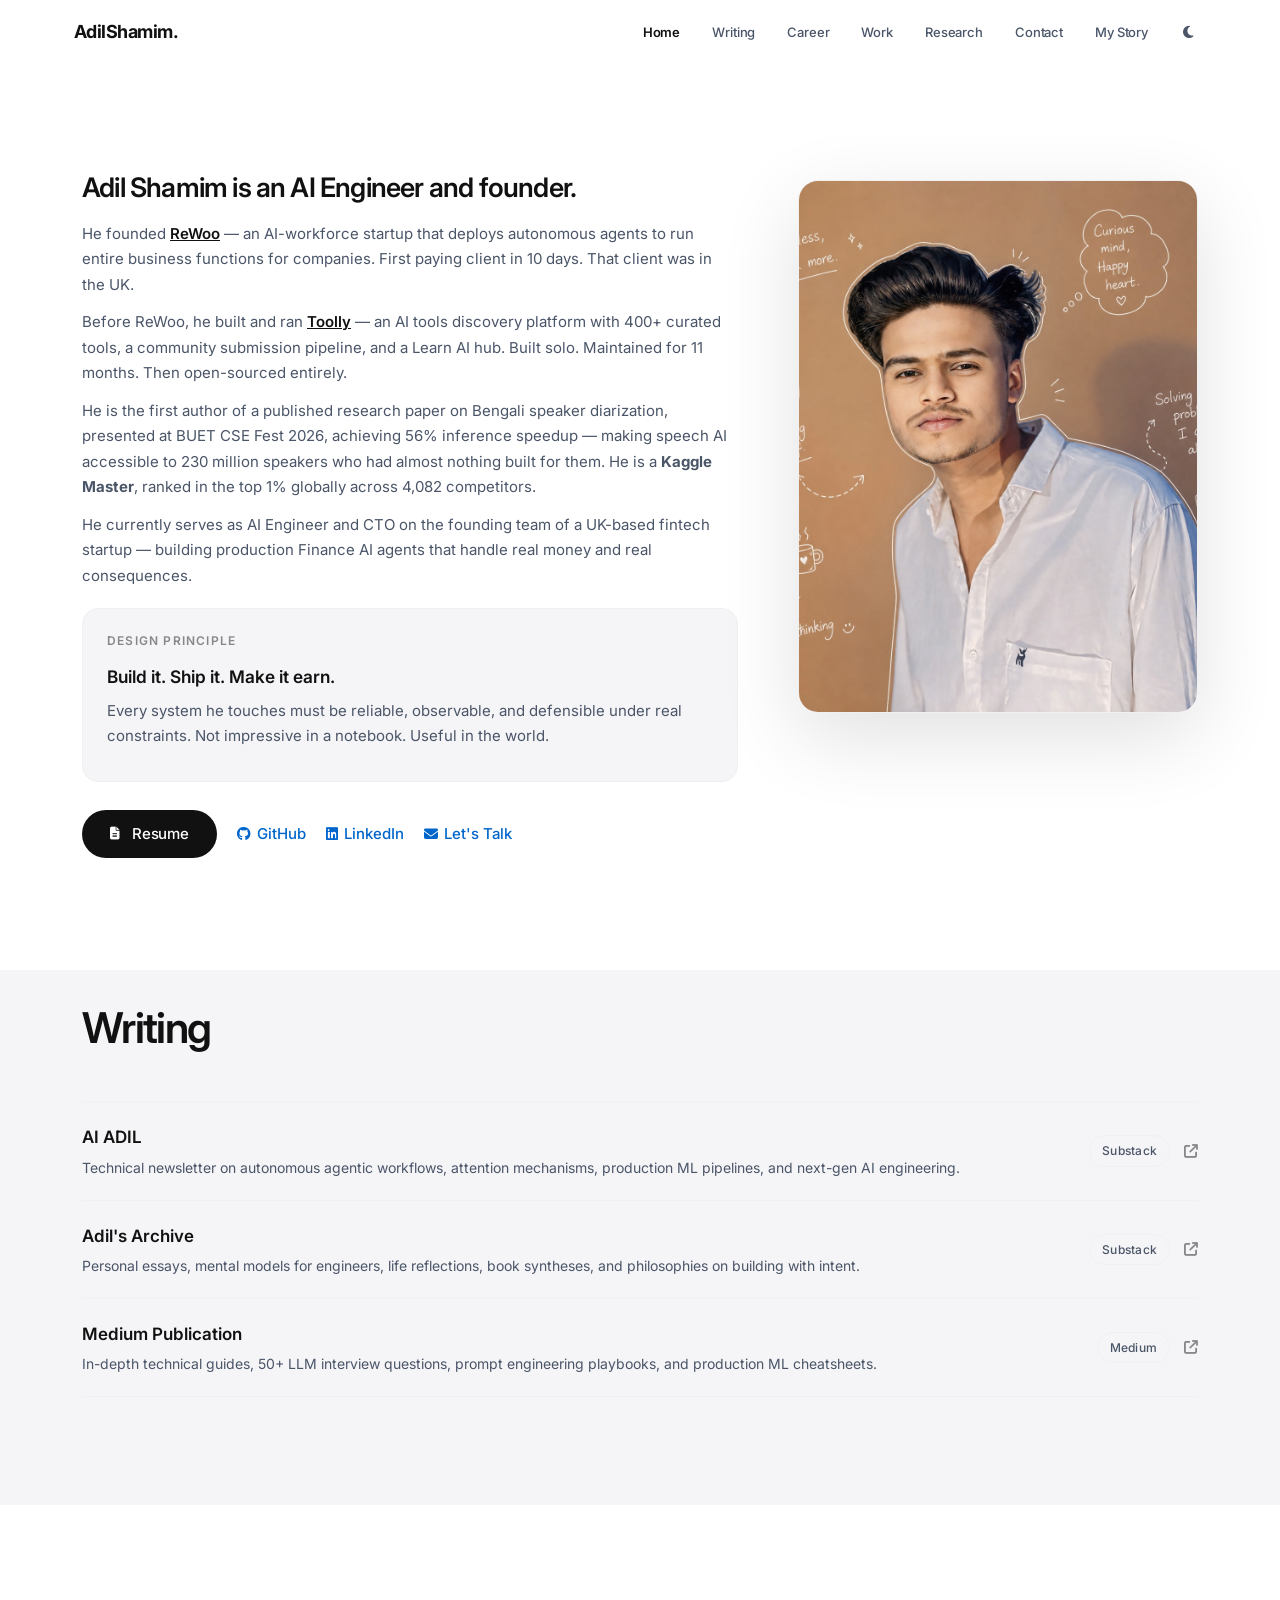
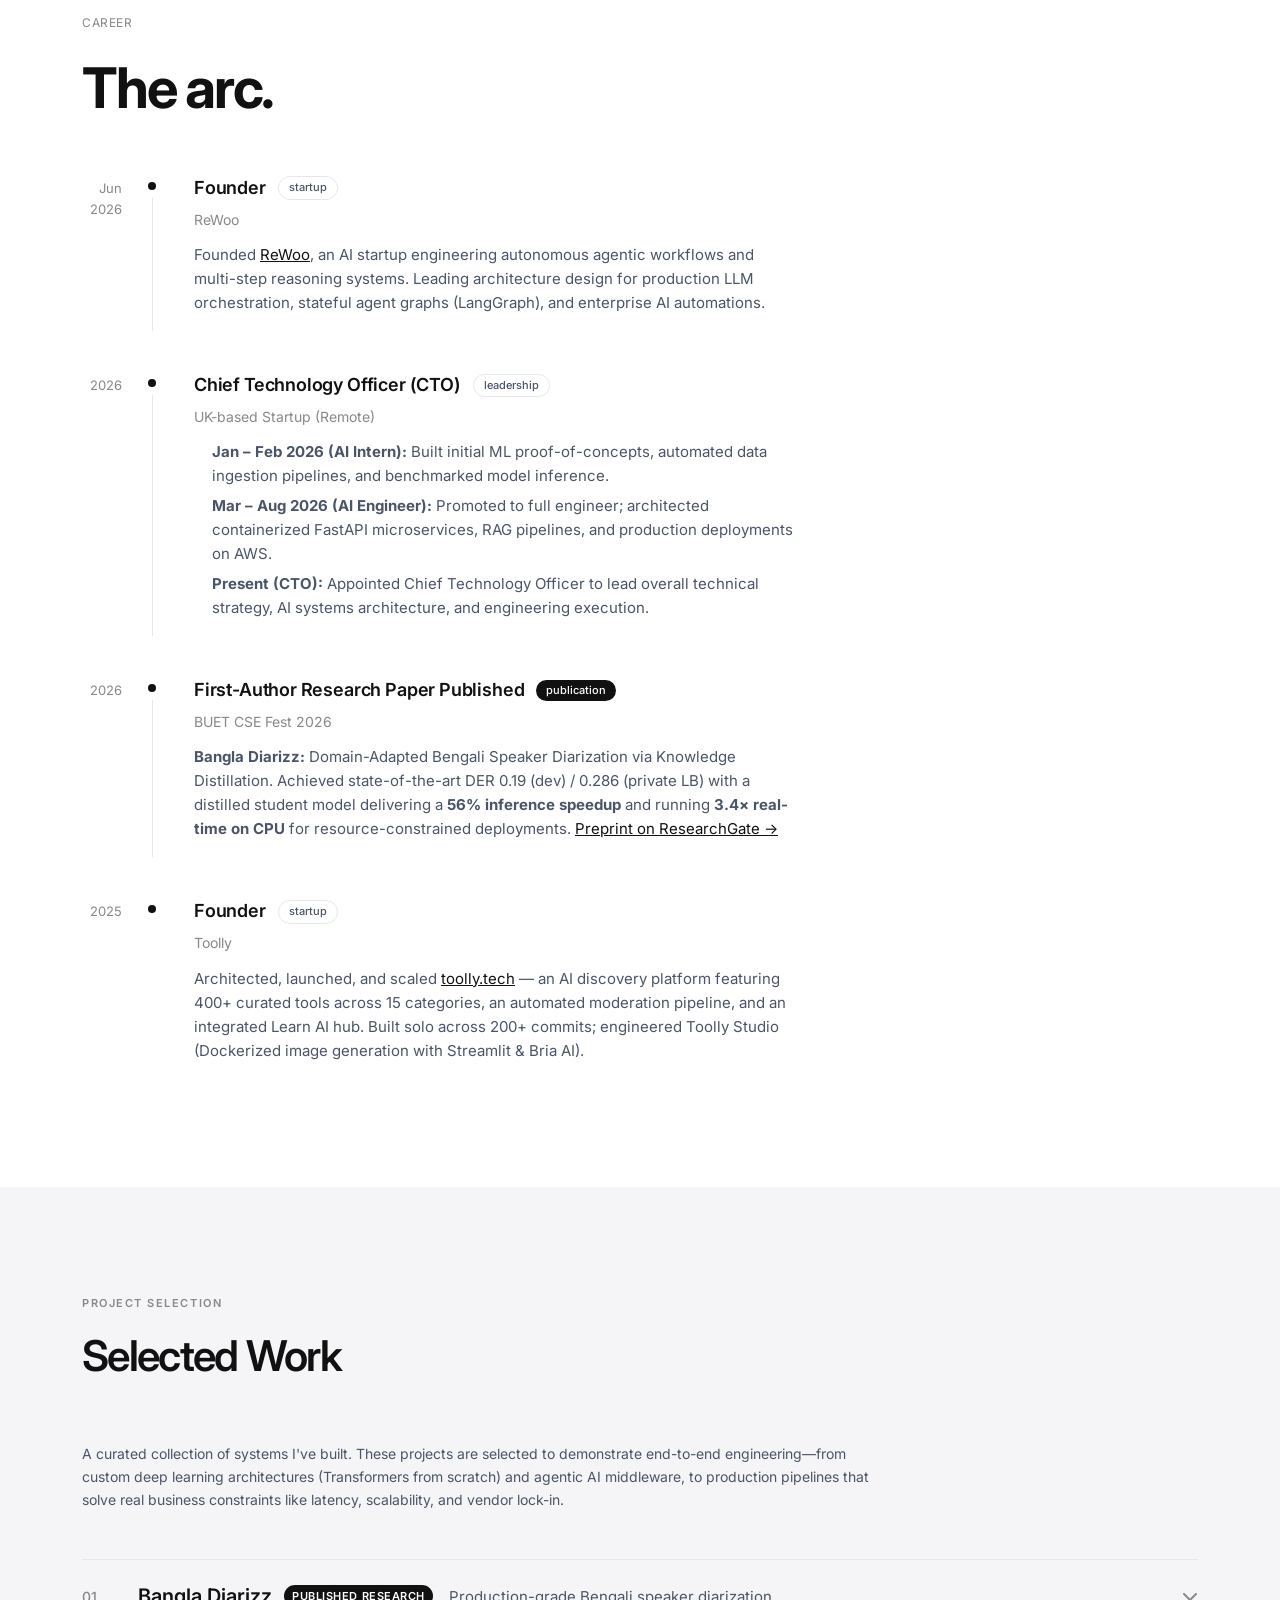
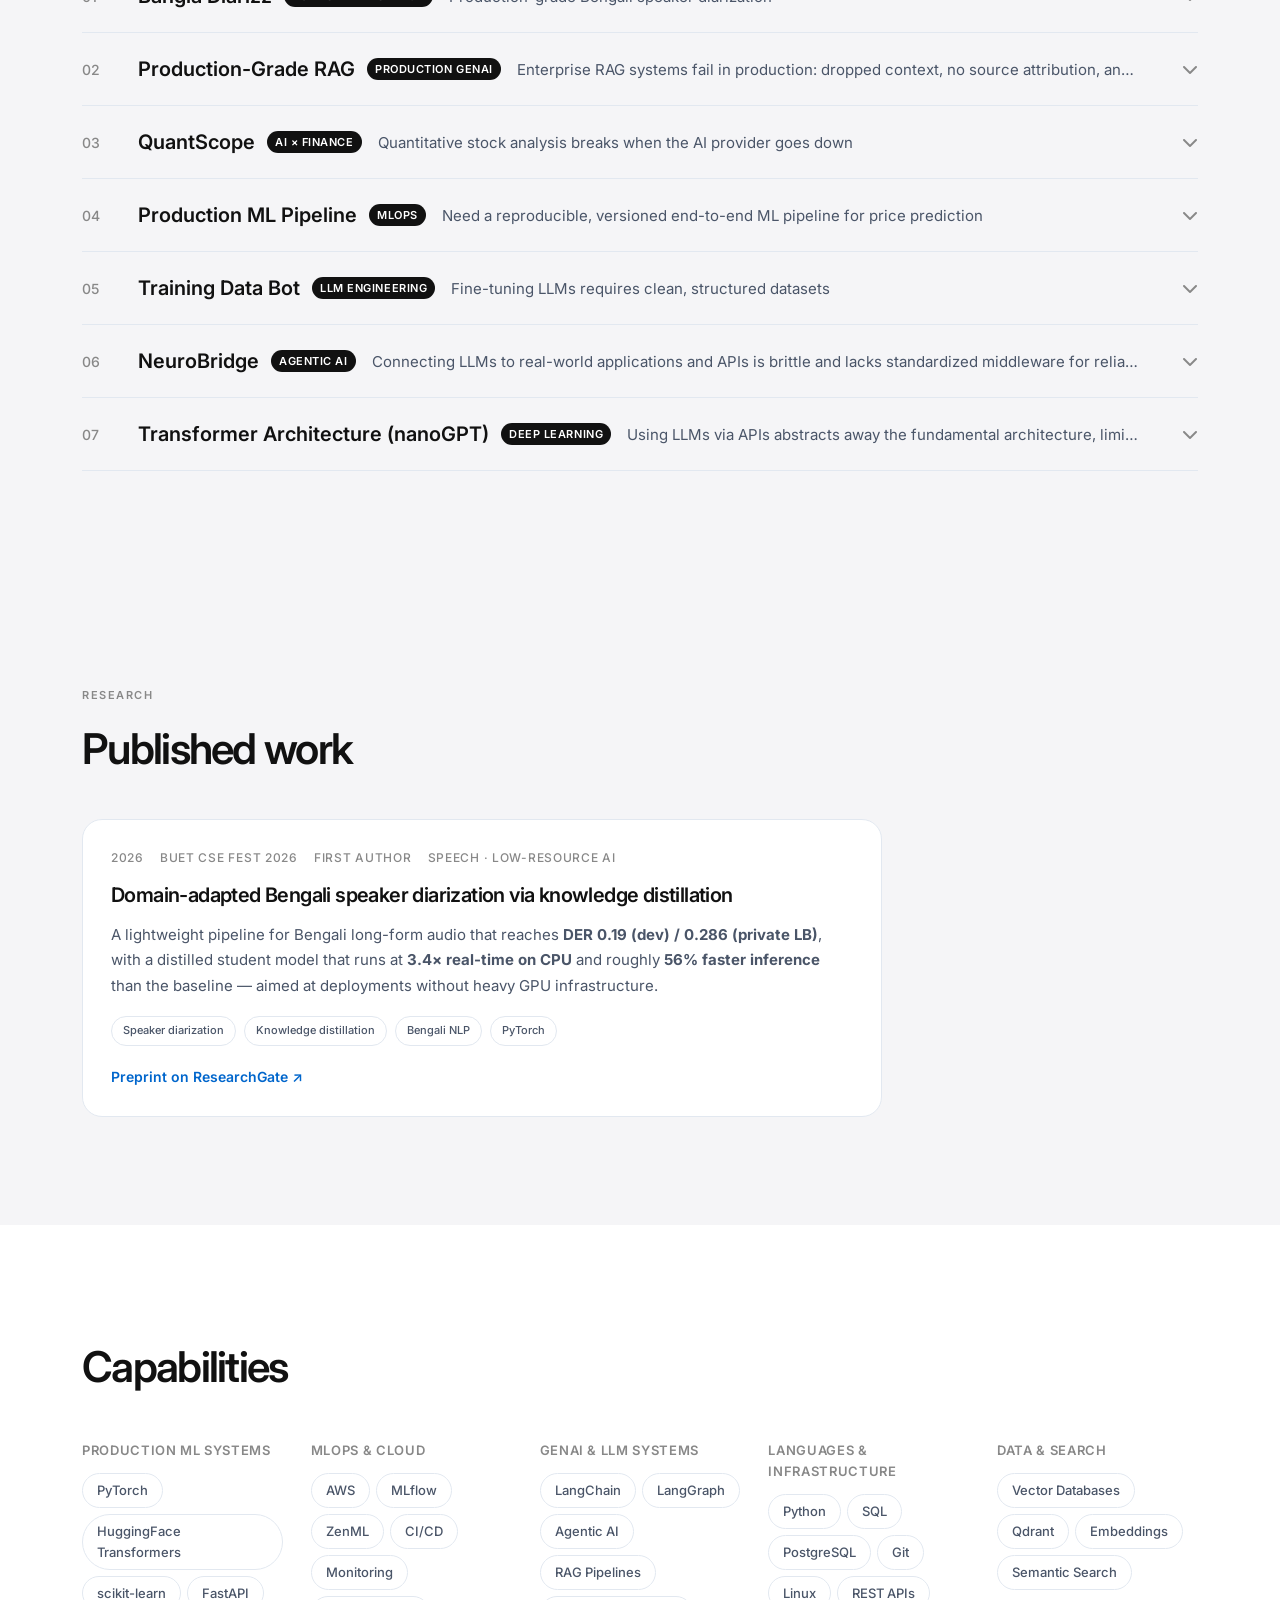
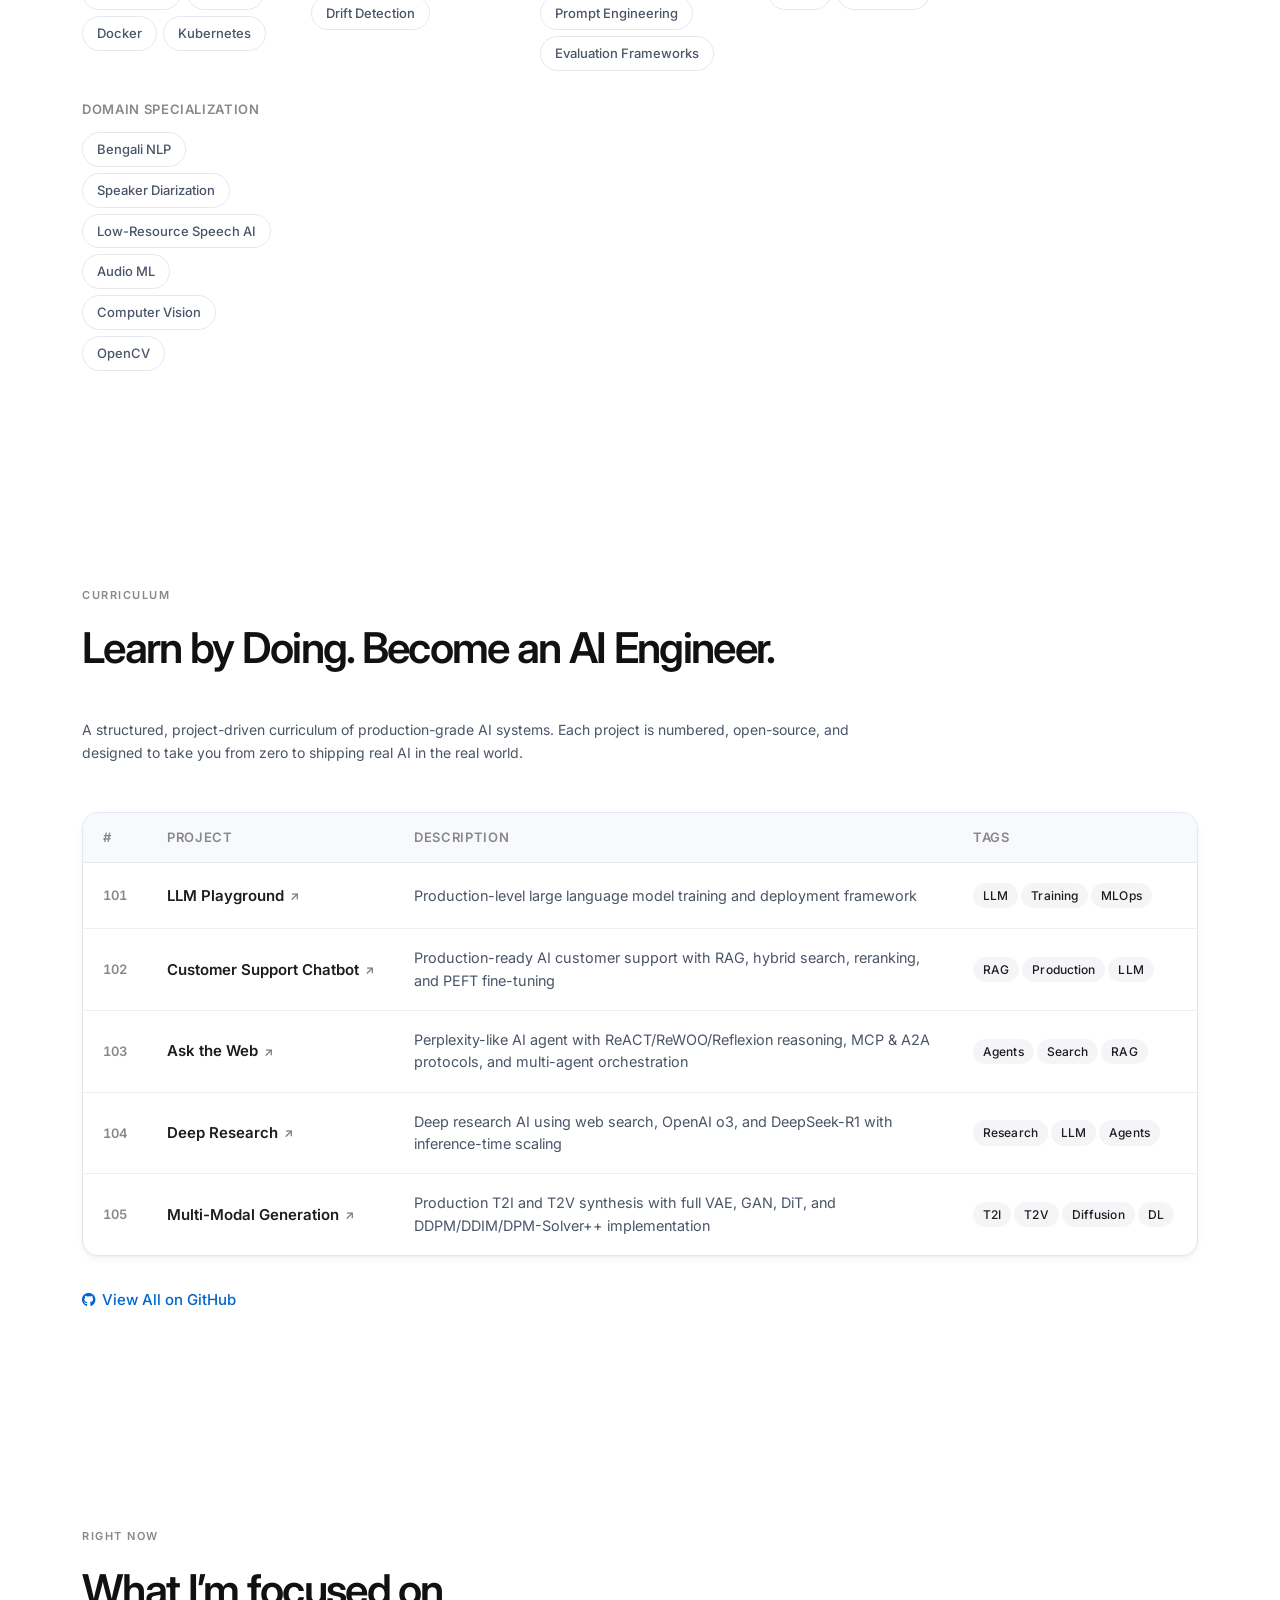
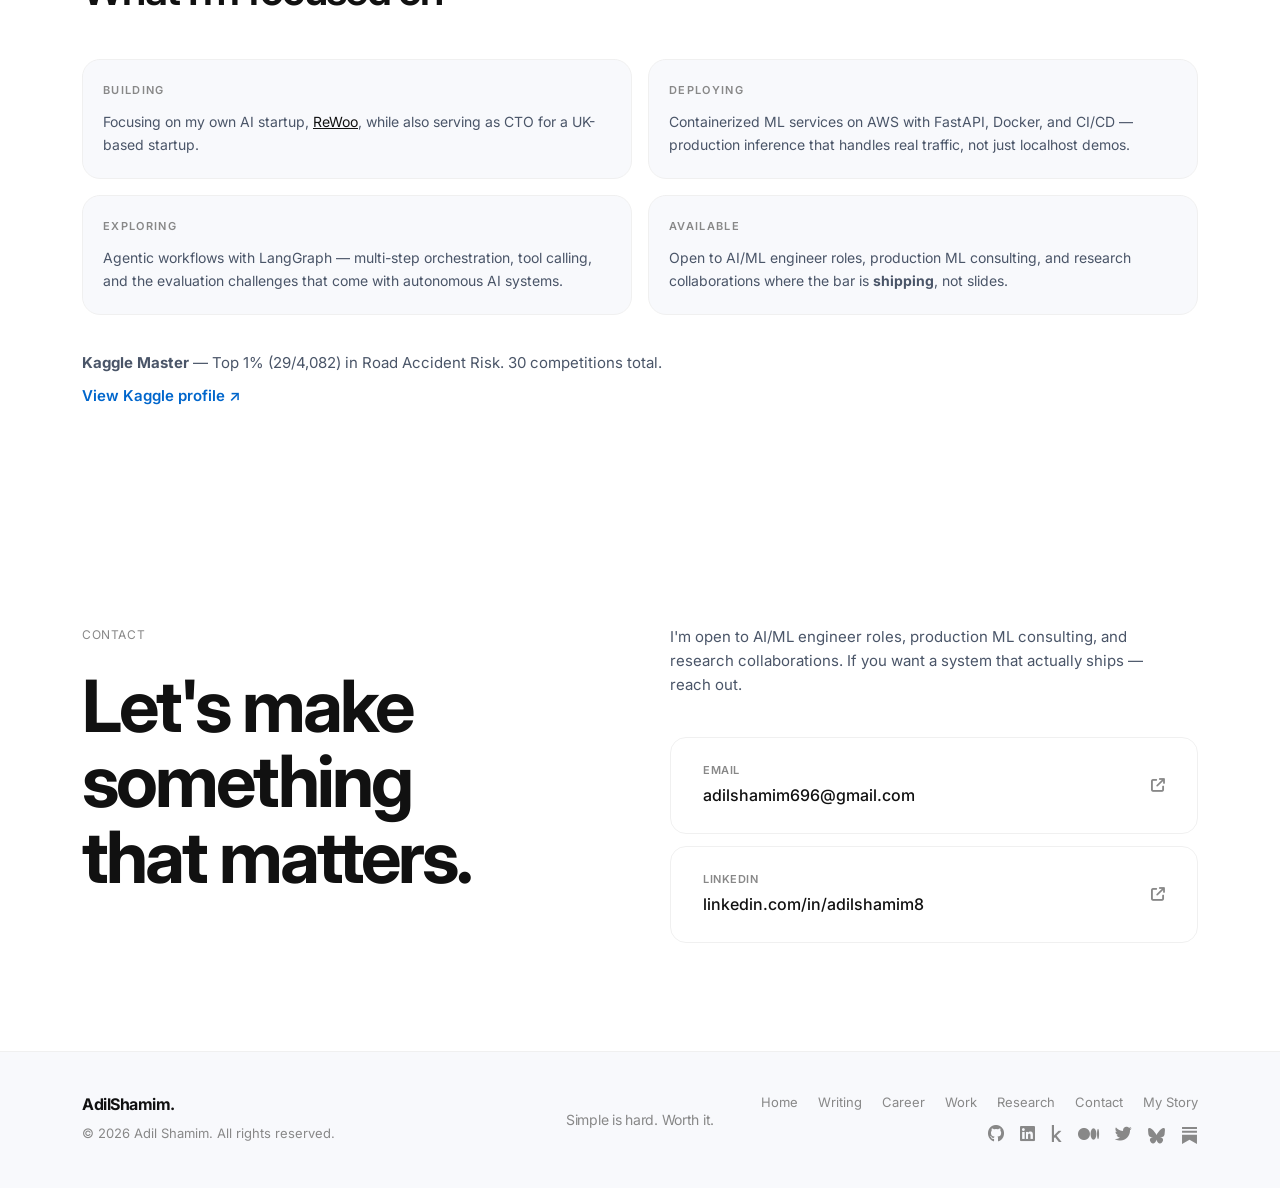
==== index.html @ 797a6811 "Add files via upload" ====
<!DOCTYPE html>
<html lang="en">

<head>
    <meta charset="UTF-8">
    <meta name="viewport" content="width=device-width, initial-scale=1.0">
    <meta name="theme-color" content="#ffffff" media="(prefers-color-scheme: light)">
    <meta name="theme-color" content="#080b0f" media="(prefers-color-scheme: dark)">
    <title>Adil Shamim — AI/ML Engineer | Bengali Speech AI</title>
    <meta name="description"
        content="AI/ML Engineer building production Bengali speech AI systems. Published researcher. Kaggle Top 1%. Open to AI/ML roles.">
    <meta name="keywords"
        content="AI/ML Engineer, Machine Learning, Bengali Speech AI, Speaker Diarization, Production ML Systems, GenAI, Kaggle Master, Adil Shamim">
    <meta name="author" content="Adil Shamim">
    <meta name="robots" content="index, follow">
    <meta property="og:type" content="website">
    <meta property="og:title" content="Adil Shamim — AI/ML Engineer | Bengali Speech AI">
    <meta property="og:description"
        content="AI/ML Engineer building production Bengali speech AI systems. Published researcher. Kaggle Top 1%. Open to AI/ML roles.">
    <meta property="og:image" content="https://www.adilshamim.me/assets/images/Adil.jpeg">
    <meta property="og:url" content="https://www.adilshamim.me/">
    <meta name="twitter:card" content="summary_large_image">
    <meta name="twitter:site" content="@adil_shamim8">
    <meta name="twitter:title" content="Adil Shamim — AI/ML Engineer | Bengali Speech AI">
    <meta name="twitter:description"
        content="AI/ML Engineer building production Bengali speech AI systems. Published researcher. Kaggle Top 1%. Open to AI/ML roles.">
    <meta name="twitter:image" content="https://www.adilshamim.me/assets/images/Adil.jpeg">
    <link rel="canonical" href="https://www.adilshamim.me/">
    <link rel="preconnect" href="https://fonts.googleapis.com">
    <link rel="preconnect" href="https://fonts.gstatic.com" crossorigin>
    <link
        href="https://fonts.googleapis.com/css2?family=Inter:wght@400;500;600;700&family=Newsreader:ital,opsz,wght@0,6..72,400;0,6..72,600;1,6..72,400&display=swap"
        rel="stylesheet">
    <link rel="stylesheet" href="https://cdnjs.cloudflare.com/ajax/libs/font-awesome/6.4.0/css/all.min.css">
    <link rel="stylesheet" href="assets/css/styles.css">
    <link rel="stylesheet" href="assets/css/chatbot.css">
    <link rel="icon" href="assets/images/Adil.jpeg" type="image/jpeg">
    <link rel="shortcut icon" href="assets/images/Adil.jpeg" type="image/jpeg">
    <script type="application/ld+json">
    {
        "@context": "https://schema.org",
        "@type": "Person",
        "name": "Adil Shamim",
        "jobTitle": "AI/ML Engineer",
        "description": "AI/ML Engineer specializing in Bengali Speech AI, Production ML Systems, and GenAI",
        "url": "https://www.adilshamim.me/",
        "sameAs": [
            "https://www.linkedin.com/in/adilshamim8",
            "https://github.com/AdilShamim8",
            "https://www.kaggle.com/adilshamim8",
            "https://x.com/adil_shamim8",
            "https://adilshamim8.medium.com/"
        ],
        "knowsAbout": [
            "Machine Learning",
            "Bengali Speech AI",
            "Speaker Diarization",
            "Production ML Systems",
            "Knowledge Distillation",
            "GenAI",
            "RAG Pipelines",
            "MLOps"
        ],
        "alumniOf": {"@type": "CollegeOrUniversity", "name": "BNIST"},
        "award": "Kaggle Competitions Master — Top 1% (29/4,082) in Road Accident Risk"
    }
    </script>
</head>

<body class="vision-jobs">
    <a href="#main-content" class="skip-link">Skip to main content</a>

    <!-- Navigation -->
    <nav class="navbar" aria-label="Main navigation">
        <div class="nav-container">
            <a href="index.html" class="nav-logo" aria-label="Adil Shamim — Home">AdilShamim.</a>
            <div class="nav-right">
                <ul class="nav-menu" id="primary-menu" aria-label="Primary navigation">
                    <li><a href="#home" class="nav-link">Home</a></li>
                    <li><a href="#blog" class="nav-link">Writing</a></li>
                    <li><a href="#experience" class="nav-link">Career</a></li>
                    <li><a href="#projects" class="nav-link">Work</a></li>
                    <li><a href="#research" class="nav-link">Research</a></li>
                    <li><a href="#contact" class="nav-link">Contact</a></li>
                    <li><a href="My_Story.html" class="nav-link">My Story</a></li>
                </ul>
                <button id="theme-toggle" class="theme-btn" aria-label="Switch to dark mode" aria-pressed="false">
                    <i class="fas fa-moon"></i>
                </button>
                <button class="menu-toggle" id="mobile-menu" aria-label="Toggle navigation menu"
                    aria-controls="primary-menu" aria-expanded="false">
                    <span class="bar"></span>
                    <span class="bar"></span>
                    <span class="bar"></span>
                </button>
            </div>
        </div>
    </nav>

    <main id="main-content" aria-label="Main content">

        <!-- Hero Section -->
        <section id="home" class="hero">
            <span id="about" class="section-anchor" style="position: absolute; top: -80px;"></span>
            <div class="container">
                <div class="hero-layout">
                    <div class="hero-text">
                        <h1 class="hero-title fade-in delay-1">Adil Shamim is an AI Engineer and founder.</h1>

                        <div class="hero-profile-bio fade-in delay-2">
                            <p>He founded <a href="https://rewoo.tech/" target="_blank" rel="noopener" style="text-decoration: underline; font-weight: 600; color: var(--text);">ReWoo</a> — an AI-workforce startup that deploys autonomous agents to run entire business functions for companies. First paying client in 10 days. That client was in the UK.</p>
                            <p>Before ReWoo, he built and ran <a href="https://www.toolly.tech/" target="_blank" rel="noopener" style="text-decoration: underline; font-weight: 600; color: var(--text);">Toolly</a> — an AI tools discovery platform with 400+ curated tools, a community submission pipeline, and a Learn AI hub. Built solo. Maintained for 11 months. Then open-sourced entirely.</p>
                            <p>He is the first author of a published research paper on Bengali speaker diarization, presented at BUET CSE Fest 2026, achieving 56% inference speedup — making speech AI accessible to 230 million speakers who had almost nothing built for them. He is a <strong>Kaggle Master</strong>, ranked in the top 1% globally across 4,082 competitors.</p>
                            <p>He currently serves as AI Engineer and CTO on the founding team of a UK-based fintech startup — building production Finance AI agents that handle real money and real consequences.</p>
                        </div>

                        <div class="philosophy-content hero-philosophy fade-in delay-3">
                            <h2 class="philosophy-heading">Design Principle</h2>
                            <p class="philosophy-text" style="font-weight: 600; font-size: 1.08rem; color: var(--text); margin-bottom: 0.5rem;">Build it. Ship it. Make it earn.</p>
                            <p class="philosophy-text">Every system he touches must be reliable, observable, and defensible under real constraints. Not impressive in a notebook. Useful in the world.</p>
                        </div>
                        <div class="hero-actions fade-in delay-3">
                            <a href="assets/docs/AdilShamim_Resume.pdf" class="hero-cta" target="_blank"
                                rel="noopener noreferrer"><i class="fas fa-file-alt"></i> Resume</a>
                            <div class="hero-actions-secondary">
                                <a href="https://github.com/AdilShamim8" class="hero-secondary-cta" target="_blank"
                                    rel="noopener noreferrer"><i class="fab fa-github"></i> GitHub</a>
                                <a href="https://www.linkedin.com/in/adilshamim8" class="hero-secondary-cta"
                                    target="_blank" rel="noopener noreferrer"><i class="fab fa-linkedin"></i>
                                    LinkedIn</a>
                                <a href="#contact" class="hero-secondary-cta"><i class="fas fa-envelope"></i> Let's
                                    Talk</a>
                            </div>
                        </div>
                    </div>
                    <div class="hero-image fade-in delay-2">
                        <img src="assets/images/Adil.jpeg"
                            alt="Adil Shamim — AI/ML Engineer and Founder specializing in Production Systems and Agentic AI"
                            class="hero-photo" loading="eager" decoding="async">
                    </div>
                </div>
            </div>
        </section>

        <!-- Blog / Writing Section -->
        <section id="blog" class="section">
            <div class="container">
                <div class="section-header-row">
                    <h2 class="section-title">Writing</h2>
                </div>
                <div class="blog-list">
                    <!-- 1. AI Adil -->
                    <a href="https://aiadil.substack.com/" class="blog-item reveal" target="_blank"
                        rel="noopener noreferrer">
                        <div class="blog-item-main">
                            <span class="blog-item-title">AI ADIL</span>
                            <span class="blog-item-desc">Technical newsletter on autonomous agentic workflows, attention
                                mechanisms, production ML pipelines, and next-gen AI engineering.</span>
                        </div>
                        <div class="blog-item-meta-wrap">
                            <span class="blog-item-badge">Substack</span>
                            <i class="fas fa-arrow-up-right-from-square blog-item-arrow" aria-hidden="true"></i>
                        </div>
                    </a>

                    <!-- 2. Adil's Archive -->
                    <a href="https://adilshamim.substack.com/" class="blog-item reveal" target="_blank"
                        rel="noopener noreferrer">
                        <div class="blog-item-main">
                            <span class="blog-item-title">Adil's Archive</span>
                            <span class="blog-item-desc">Personal essays, mental models for engineers, life reflections,
                                book syntheses, and philosophies on building with intent.</span>
                        </div>
                        <div class="blog-item-meta-wrap">
                            <span class="blog-item-badge">Substack</span>
                            <i class="fas fa-arrow-up-right-from-square blog-item-arrow" aria-hidden="true"></i>
                        </div>
                    </a>

                    <!-- 3. Medium -->
                    <a href="https://medium.com/@adilshamim8" class="blog-item reveal" target="_blank"
                        rel="noopener noreferrer">
                        <div class="blog-item-main">
                            <span class="blog-item-title">Medium Publication</span>
                            <span class="blog-item-desc">In-depth technical guides, 50+ LLM interview questions, prompt
                                engineering playbooks, and production ML cheatsheets.</span>
                        </div>
                        <div class="blog-item-meta-wrap">
                            <span class="blog-item-badge">Medium</span>
                            <i class="fas fa-arrow-up-right-from-square blog-item-arrow" aria-hidden="true"></i>
                        </div>
                    </a>
                </div>
            </div>
        </section>

        <!-- Experience Section -->
        <section id="experience" class="section">
            <div class="container">
                <p class="arc-eyebrow">CAREER</p>
                <div class="section-header-row arc-header">
                    <h2 class="arc-title">The arc.</h2>
                </div>

                <div class="arc-timeline">

                    <div class="arc-item reveal">
                        <div class="arc-year">Jun 2026</div>
                        <div class="arc-divider">
                            <div class="arc-dot"></div>
                            <div class="arc-line"></div>
                        </div>
                        <div class="arc-content">
                            <div class="arc-content-header">
                                <h3 class="arc-role">Founder</h3>
                                <span class="arc-badge badge-light">startup</span>
                            </div>
                            <p class="arc-company">ReWoo</p>
                            <p class="arc-desc">Founded <a href="https://rewoo.tech/" target="_blank" rel="noopener"
                                    style="text-decoration: underline;">ReWoo</a>, an AI startup engineering autonomous
                                agentic workflows and multi-step reasoning systems. Leading architecture design for
                                production LLM orchestration, stateful agent graphs (LangGraph), and enterprise AI
                                automations.</p>
                        </div>
                    </div>

                    <div class="arc-item reveal">
                        <div class="arc-year">2026</div>
                        <div class="arc-divider">
                            <div class="arc-dot"></div>
                            <div class="arc-line"></div>
                        </div>
                        <div class="arc-content">
                            <div class="arc-content-header">
                                <h3 class="arc-role">Chief Technology Officer (CTO)</h3>
                                <span class="arc-badge badge-light">leadership</span>
                            </div>
                            <p class="arc-company">UK-based Startup (Remote)</p>
                            <div class="arc-desc">
                                <ul
                                    style="margin: 0; padding-left: 1.15rem; display: flex; flex-direction: column; gap: 6px;">
                                    <li><strong>Jan – Feb 2026 (AI Intern):</strong> Built initial ML proof-of-concepts,
                                        automated data ingestion pipelines, and benchmarked model inference.</li>
                                    <li><strong>Mar – Aug 2026 (AI Engineer):</strong> Promoted to full engineer;
                                        architected containerized FastAPI microservices, RAG pipelines, and production
                                        deployments on AWS.</li>
                                    <li><strong>Present (CTO):</strong> Appointed Chief Technology Officer to lead
                                        overall technical strategy, AI systems architecture, and engineering execution.
                                    </li>
                                </ul>
                            </div>
                        </div>
                    </div>

                    <div class="arc-item reveal">
                        <div class="arc-year">2026</div>
                        <div class="arc-divider">
                            <div class="arc-dot"></div>
                            <div class="arc-line"></div>
                        </div>
                        <div class="arc-content">
                            <div class="arc-content-header">
                                <h3 class="arc-role">First-Author Research Paper Published</h3>
                                <span class="arc-badge badge-dark">publication</span>
                            </div>
                            <p class="arc-company">BUET CSE Fest 2026</p>
                            <p class="arc-desc"><strong>Bangla Diarizz:</strong> Domain-Adapted Bengali Speaker
                                Diarization via Knowledge Distillation. Achieved state-of-the-art DER 0.19 (dev) / 0.286
                                (private LB) with a distilled student model delivering a <strong>56% inference
                                    speedup</strong> and running <strong>3.4× real-time on CPU</strong> for
                                resource-constrained deployments. <a
                                    href="https://www.researchgate.net/publication/401194830_Bangla_Diarizz_Domain-Adapted_Speaker_Diarization_for_Bengali_Long-Form_Audio"
                                    target="_blank" rel="noopener" style="text-decoration: underline;">Preprint on
                                    ResearchGate →</a>
                            </p>
                        </div>
                    </div>

                    <div class="arc-item reveal">
                        <div class="arc-year">2025</div>
                        <div class="arc-divider">
                            <div class="arc-dot"></div>
                            <!-- No line for the last item -->
                        </div>
                        <div class="arc-content">
                            <div class="arc-content-header">
                                <h3 class="arc-role">Founder</h3>
                                <span class="arc-badge badge-light">startup</span>
                            </div>
                            <p class="arc-company">Toolly</p>
                            <p class="arc-desc">Architected, launched, and scaled <a href="https://www.toolly.tech/"
                                    target="_blank" rel="noopener" style="text-decoration: underline;">toolly.tech</a> —
                                an AI discovery platform featuring 400+ curated tools across 15 categories, an automated
                                moderation pipeline, and an integrated Learn AI hub. Built solo across 200+ commits;
                                engineered Toolly Studio (Dockerized image generation with Streamlit &amp; Bria AI).</p>
                        </div>
                    </div>

                </div>
            </div>
        </section>

        <!-- Projects Section -->
        <section id="projects" class="section" aria-labelledby="projects-heading">
            <div class="container">
                <p class="sj-section-eyebrow">Project Selection</p>
                <div class="section-header-row" style="margin-bottom: 1rem;">
                    <h2 id="projects-heading" class="section-title sj-section-title-tight">Selected Work</h2>
                </div>
                <p class="sj-phil-body reveal" style="margin-bottom: 3rem; max-width: 800px;">
                    A curated collection of systems I've built. These projects are selected to demonstrate end-to-end
                    engineering—from custom deep learning architectures (Transformers from scratch) and agentic AI
                    middleware, to production pipelines that solve real business constraints like latency, scalability,
                    and vendor lock-in.
                </p>
                <div class="projects-accordion"></div>
                <!-- SEO: noscript fallback for crawlers -->
                <noscript>
                    <ul>
                        <li><strong>Bangla Diarizz</strong> — Production-grade Bengali speaker diarization. DER 0.19
                            (dev) / 0.286 (private LB). 56% inference speedup. <a
                                href="https://github.com/AdilShamim8/Bangla-Diarizz">GitHub</a></li>
                        <li><strong>Production-Grade RAG</strong> — Multi-provider RAG pipeline with Qdrant, idempotent
                            ingestion. <a href="https://github.com/AdilShamim8/Production-grade-RAG">GitHub</a></li>
                        <li><strong>QuantScope</strong> — Quantitative stock analysis, 6-provider LLM fallback, 33
                            tests. <a href="https://github.com/AdilShamim8/QuantScope">GitHub</a></li>
                        <li><strong>Production ML Pipeline</strong> — ZenML + MLflow end-to-end pipeline, Dockerized
                            FastAPI serving. <a href="https://github.com/AdilShamim8/Prices_Predictor_System">GitHub</a>
                        </li>
                        <li><strong>Training Data Bot</strong> — Automated fine-tuning dataset pipeline from
                            PDF/text/URL. <a href="https://github.com/AdilShamim8/Training-Data-Bot">GitHub</a></li>
                        <li><strong>NeuroBridge</strong> — Agentic middleware bridging LLMs with real-world APIs. <a
                                href="https://github.com/AdilShamim8/NeuroBridge">GitHub</a></li>
                        <li><strong>Transformer Architecture (nanoGPT)</strong> — GPT-2 reproduction from scratch in
                            PyTorch. <a href="https://github.com/AdilShamim8/GPT-2-Rebuild-nanoGPT">GitHub</a></li>
                    </ul>
                </noscript>
            </div>
        </section>

        <!-- Research Section -->
        <section id="research" class="section sj-section-research" aria-labelledby="research-heading">
            <div class="container">
                <p class="sj-section-eyebrow">Research</p>
                <h2 id="research-heading" class="section-title sj-section-title-tight">Published work</h2>
                <article class="sj-research-card reveal">
                    <div class="sj-research-meta">
                        <span>2026</span>
                        <span>BUET CSE Fest 2026</span>
                        <span>First author</span>
                        <span>Speech · low-resource AI</span>
                    </div>
                    <h3 class="sj-research-title">Domain-adapted Bengali speaker diarization via knowledge distillation
                    </h3>
                    <p class="sj-research-abstract">A lightweight pipeline for Bengali long-form audio that reaches
                        <strong>DER 0.19 (dev) / 0.286 (private LB)</strong>, with a distilled student model that runs
                        at <strong>3.4× real-time on
                            CPU</strong> and roughly <strong>56% faster inference</strong> than the baseline — aimed at
                        deployments without heavy GPU infrastructure.
                    </p>
                    <div class="sj-research-tags">
                        <span>Speaker diarization</span>
                        <span>Knowledge distillation</span>
                        <span>Bengali NLP</span>
                        <span>PyTorch</span>
                    </div>
                    <a href="https://www.researchgate.net/publication/401194830_Bangla_Diarizz_Domain-Adapted_Speaker_Diarization_for_Bengali_Long-Form_Audio"
                        class="sj-research-link" target="_blank" rel="noopener">Preprint on ResearchGate <span
                            aria-hidden="true">↗</span></a>
                </article>
            </div>
        </section>

        <!-- Skills Section -->
        <section id="skills" class="section">
            <div class="container">
                <div class="section-header-row">
                    <h2 class="section-title">Capabilities</h2>
                </div>
                <div class="skills-grid">
                    <div class="skill-group">
                        <h3 class="skill-group-title">Production ML Systems</h3>
                        <div class="skill-tags">
                            <span class="skill-tag">PyTorch</span>
                            <span class="skill-tag">HuggingFace Transformers</span>
                            <span class="skill-tag">scikit-learn</span>
                            <span class="skill-tag">FastAPI</span>
                            <span class="skill-tag">Docker</span>
                            <span class="skill-tag">Kubernetes</span>
                        </div>
                    </div>
                    <div class="skill-group">
                        <h3 class="skill-group-title">MLOps &amp; Cloud</h3>
                        <div class="skill-tags">
                            <span class="skill-tag">AWS</span>
                            <span class="skill-tag">MLflow</span>
                            <span class="skill-tag">ZenML</span>
                            <span class="skill-tag">CI/CD</span>
                            <span class="skill-tag">Monitoring</span>
                            <span class="skill-tag">Drift Detection</span>
                        </div>
                    </div>
                    <div class="skill-group">
                        <h3 class="skill-group-title">GenAI &amp; LLM Systems</h3>
                        <div class="skill-tags">
                            <span class="skill-tag">LangChain</span>
                            <span class="skill-tag">LangGraph</span>
                            <span class="skill-tag">Agentic AI</span>
                            <span class="skill-tag">RAG Pipelines</span>
                            <span class="skill-tag">Prompt Engineering</span>
                            <span class="skill-tag">Evaluation Frameworks</span>
                        </div>
                    </div>
                    <div class="skill-group">
                        <h3 class="skill-group-title">Languages &amp; Infrastructure</h3>
                        <div class="skill-tags">
                            <span class="skill-tag">Python</span>
                            <span class="skill-tag">SQL</span>
                            <span class="skill-tag">PostgreSQL</span>
                            <span class="skill-tag">Git</span>
                            <span class="skill-tag">Linux</span>
                            <span class="skill-tag">REST APIs</span>
                        </div>
                    </div>
                    <div class="skill-group">
                        <h3 class="skill-group-title">Data &amp; Search</h3>
                        <div class="skill-tags">
                            <span class="skill-tag">Vector Databases</span>
                            <span class="skill-tag">Qdrant</span>
                            <span class="skill-tag">Embeddings</span>
                            <span class="skill-tag">Semantic Search</span>
                        </div>
                    </div>
                    <div class="skill-group">
                        <h3 class="skill-group-title">Domain Specialization</h3>
                        <div class="skill-tags">
                            <span class="skill-tag">Bengali NLP</span>
                            <span class="skill-tag">Speaker Diarization</span>
                            <span class="skill-tag">Low-Resource Speech AI</span>
                            <span class="skill-tag">Audio ML</span>
                            <span class="skill-tag">Computer Vision</span>
                            <span class="skill-tag">OpenCV</span>
                        </div>
                    </div>
                </div>
            </div>
        </section>

        <!-- AI Engineer Section (Curriculum) -->
        <section id="ai-engineer" class="section" aria-labelledby="ai-engineer-heading">
            <div class="container">
                <p class="sj-section-eyebrow">Curriculum</p>
                <h2 id="ai-engineer-heading" class="section-title sj-section-title-tight">Learn by Doing. Become an AI
                    Engineer.</h2>
                <p class="sj-phil-body reveal" style="margin-bottom: 3rem; max-width: 800px;">
                    A structured, project-driven curriculum of production-grade AI systems. Each project is numbered,
                    open-source, and designed to take you from zero to shipping real AI in the real world.
                </p>
                <div class="ai-engineer-table-wrap reveal">
                    <table class="ai-engineer-table" role="table" aria-label="Production AI Systems curriculum">
                        <thead>
                            <tr>
                                <th scope="col">#</th>
                                <th scope="col">Project</th>
                                <th scope="col">Description</th>
                                <th scope="col">Tags</th>
                            </tr>
                        </thead>
                        <tbody>
                            <tr>
                                <td class="ae-num">101</td>
                                <td class="ae-project"><a href="https://github.com/AdilShamim8/LLM-Playground-101"
                                        target="_blank" rel="noopener noreferrer">LLM Playground</a></td>
                                <td class="ae-desc">Production-level large language model training and deployment
                                    framework</td>
                                <td class="ae-tags"><span class="ae-tag">LLM</span><span
                                        class="ae-tag">Training</span><span class="ae-tag">MLOps</span></td>
                            </tr>
                            <tr>
                                <td class="ae-num">102</td>
                                <td class="ae-project"><a
                                        href="https://github.com/AdilShamim8/Customer-Support-Chatbot-102"
                                        target="_blank" rel="noopener noreferrer">Customer Support Chatbot</a></td>
                                <td class="ae-desc">Production-ready AI customer support with RAG, hybrid search,
                                    reranking, and PEFT fine-tuning</td>
                                <td class="ae-tags"><span class="ae-tag">RAG</span><span
                                        class="ae-tag">Production</span><span class="ae-tag">LLM</span></td>
                            </tr>
                            <tr>
                                <td class="ae-num">103</td>
                                <td class="ae-project"><a href="https://github.com/AdilShamim8/Ask-the-Web-103"
                                        target="_blank" rel="noopener noreferrer">Ask the Web</a></td>
                                <td class="ae-desc">Perplexity-like AI agent with ReACT/ReWOO/Reflexion reasoning, MCP
                                    &amp; A2A protocols, and multi-agent orchestration</td>
                                <td class="ae-tags"><span class="ae-tag">Agents</span><span
                                        class="ae-tag">Search</span><span class="ae-tag">RAG</span></td>
                            </tr>
                            <tr>
                                <td class="ae-num">104</td>
                                <td class="ae-project"><a href="https://github.com/AdilShamim8/Deep-Research-104"
                                        target="_blank" rel="noopener noreferrer">Deep Research</a></td>
                                <td class="ae-desc">Deep research AI using web search, OpenAI o3, and DeepSeek-R1 with
                                    inference-time scaling</td>
                                <td class="ae-tags"><span class="ae-tag">Research</span><span
                                        class="ae-tag">LLM</span><span class="ae-tag">Agents</span></td>
                            </tr>
                            <tr>
                                <td class="ae-num">105</td>
                                <td class="ae-project"><a href="https://github.com/AdilShamim8/Multi-Modal-105"
                                        target="_blank" rel="noopener noreferrer">Multi-Modal Generation</a></td>
                                <td class="ae-desc">Production T2I and T2V synthesis with full VAE, GAN, DiT, and
                                    DDPM/DDIM/DPM-Solver++ implementation</td>
                                <td class="ae-tags"><span class="ae-tag">T2I</span><span class="ae-tag">T2V</span><span
                                        class="ae-tag">Diffusion</span><span class="ae-tag">DL</span></td>
                            </tr>
                        </tbody>
                    </table>
                </div>
                <div class="ae-cta reveal">
                    <a href="https://github.com/AdilShamim8" target="_blank" rel="noopener noreferrer"
                        class="hero-secondary-cta"><i class="fab fa-github"></i> View All on GitHub</a>
                </div>
            </div>
        </section>

        <section id="now" class="section sj-section-now" aria-labelledby="now-heading">
            <div class="container">
                <p class="sj-section-eyebrow">Right now</p>
                <h2 id="now-heading" class="section-title sj-section-title-tight">What I’m focused on</h2>
                <div class="sj-now-grid">
                    <div class="sj-now-item reveal">
                        <h3 class="sj-now-label">Building</h3>
                        <p class="sj-now-text">Focusing on my own AI startup, <a href="https://rewoo.tech/"
                                target="_blank" rel="noopener" style="text-decoration: underline;">ReWoo</a>, while also
                            serving as CTO for a UK-based startup.</p>
                    </div>
                    <div class="sj-now-item reveal">
                        <h3 class="sj-now-label">Deploying</h3>
                        <p class="sj-now-text">Containerized ML services on AWS with FastAPI, Docker, and CI/CD —
                            production inference that handles real traffic, not just localhost demos.</p>
                    </div>
                    <div class="sj-now-item reveal">
                        <h3 class="sj-now-label">Exploring</h3>
                        <p class="sj-now-text">Agentic workflows with LangGraph — multi-step orchestration, tool
                            calling, and the evaluation challenges that come with autonomous AI systems.</p>
                    </div>
                    <div class="sj-now-item reveal">
                        <h3 class="sj-now-label">Available</h3>
                        <p class="sj-now-text">Open to AI/ML engineer roles, production ML consulting, and research
                            collaborations where the bar is <strong>shipping</strong>, not slides.</p>
                    </div>
                </div>
                <p class="sj-kaggle-cta reveal">
                    <strong>Kaggle Master</strong> — Top 1% (29/4,082) in Road Accident Risk. 30 competitions
                    total.
                    <a href="https://www.kaggle.com/adilshamim8" target="_blank" rel="noopener"
                        class="sj-kaggle-link">View Kaggle profile <span aria-hidden="true">↗</span></a>
                </p>
            </div>
        </section>



        <!-- Contact Section -->
        <section id="contact" class="section contact-section">
            <div class="container">
                <div class="contact-split">
                    <!-- Left Column -->
                    <div class="contact-left">
                        <p class="contact-eyebrow">CONTACT</p>
                        <h2 class="contact-title">Let's make<br>something<br>that matters.</h2>
                    </div>

                    <!-- Right Column -->
                    <div class="contact-right">
                        <p class="contact-desc">
                            I'm open to AI/ML engineer roles, production ML consulting, and research
                            collaborations. If you want a system that actually ships — reach out.
                        </p>

                        <div class="contact-links-grid">
                            <!-- Email -->
                            <a href="mailto:adilshamim696@gmail.com" class="contact-card-link full-width reveal">
                                <div class="contact-card-content">
                                    <span class="contact-label">EMAIL</span>
                                    <span class="contact-value">adilshamim696@gmail.com</span>
                                </div>
                                <i class="fas fa-arrow-up-right-from-square contact-icon"></i>
                            </a>

                            <!-- LinkedIn -->
                            <a href="https://www.linkedin.com/in/adilshamim8" target="_blank" rel="noopener noreferrer"
                                class="contact-card-link full-width reveal">
                                <div class="contact-card-content">
                                    <span class="contact-label">LINKEDIN</span>
                                    <span class="contact-value">linkedin.com/in/adilshamim8</span>
                                </div>
                                <i class="fas fa-arrow-up-right-from-square contact-icon"></i>
                            </a>

                        </div>
                    </div>
                </div>
            </div>
        </section>

    </main><!-- /#main-content -->

    <!-- Footer -->
    <footer class="footer">
        <div class="container">
            <div class="footer-content">
                <!-- Left: brand + copyright -->
                <div class="footer-brand">
                    <span class="footer-logo">AdilShamim.</span>
                    <span class="footer-copy">&copy; <span id="current-year"></span> Adil Shamim. All rights
                        reserved.</span>
                </div>
                <!-- Center: memorable tagline -->
                <p class="footer-tagline">Simple is hard. Worth it.</p>
                <!-- Right: quick nav + socials -->
                <div>
                    <nav class="footer-nav" aria-label="Footer navigation">
                        <a href="#home">Home</a>
                        <a href="#blog">Writing</a>
                        <a href="#experience">Career</a>
                        <a href="#projects">Work</a>
                        <a href="#research">Research</a>
                        <a href="#contact">Contact</a>
                        <a href="My_Story.html">My Story</a>
                    </nav>
                    <div class="footer-socials">
                        <a href="https://github.com/AdilShamim8" target="_blank" rel="noopener" aria-label="GitHub"><i
                                class="fab fa-github"></i></a>
                        <a href="https://www.linkedin.com/in/adilshamim8" target="_blank" rel="noopener"
                            aria-label="LinkedIn"><i class="fab fa-linkedin"></i></a>
                        <a href="https://www.kaggle.com/adilshamim8" target="_blank" rel="noopener"
                            aria-label="Kaggle"><i class="fab fa-kaggle"></i></a>
                        <a href="https://adilshamim8.medium.com/" target="_blank" rel="noopener" aria-label="Medium"><i
                                class="fab fa-medium"></i></a>
                        <a href="https://x.com/adil_shamim8" target="_blank" rel="noopener" aria-label="Twitter"><i
                                class="fab fa-twitter"></i></a>
                        <a href="https://bsky.app/profile/adilshamim8.bsky.social" target="_blank" rel="noopener"
                            aria-label="Bluesky"><svg xmlns="http://www.w3.org/2000/svg" width="1em" height="1em"
                                viewBox="0 0 512 512" style="fill:currentColor;vertical-align:middle;">
                                <path
                                    d="M111.8 62.2C170.2 105.9 233 194.7 256 242.4c23-47.6 85.8-136.4 144.2-180.2c42.1-31.6 110.3-56 110.3 21.8c0 15.5-8.9 130.5-14.1 149.2C478.2 298 412 314.6 352.8 304.5c102.9 19.8 129.1 85.5 72.5 151.1c-107.4 110.2-154.3-27.6-166.3-62.9l0 0c-1.7-4.9-2.5-7.8-3.5-7.8s-1.8 3-3.5 7.8l0 0c-12 35.3-59 173.1-166.3 62.9c-56.5-65.6-30.4-131.3 72.5-151.1C100 314.6 33.8 298 15.7 233.1C10.4 214.4 1.5 99.4 1.5 83.9c0-77.8 68.2-53.4 110.3-21.8z" />
                            </svg></a>
                        <a href="https://substack.com/@adilshamim" target="_blank" rel="noopener"
                            aria-label="Substack"><svg xmlns="http://www.w3.org/2000/svg" width="1em" height="1em"
                                viewBox="0 0 24 24" style="fill:currentColor;vertical-align:middle;">
                                <path
                                    d="M22.539 8.242H1.46V5.406h21.08v2.836zM1.46 10.812V24L12 18.11 22.54 24V10.812H1.46zM22.54 0H1.46v2.836h21.08V0z" />
                            </svg></a>
                    </div>
                </div>
            </div>
        </div>
    </footer>

    <script src="assets/js/script.js" defer></script>
    <script src="assets/js/chatbot.js" defer></script>
</body>

</html>
---- assets/css/styles.css ----
/* ===== DESIGN SYSTEM — Premium Professional ===== */

:root {
    /* Colors – Light */
    --bg: #ffffff;
    --bg-secondary: #f8f9fc;
    --text: #111111;
    --text-secondary: #4a5568;
    --text-tertiary: #888888;
    --border: #e2e8f0;
    --border-light: #f0f0f0;
    --accent: #059669;
    --accent-hover: #047857;
    --accent-light: rgba(5, 150, 105, 0.1);
    --accent-glow: rgba(5, 150, 105, 0.25);
    --gradient-start: #059669;
    --gradient-end: #047857;
    --link: #111111;
    --link-hover: #059669;
    --card-bg: #ffffff;
    --card-shadow: 0 1px 3px rgba(0, 0, 0, 0.04), 0 4px 6px rgba(0, 0, 0, 0.04);
    --card-shadow-hover: 0 20px 60px rgba(5, 150, 105, 0.12), 0 8px 24px rgba(0, 0, 0, 0.06);
    --tag-bg: #ecfdf5;
    --tag-text: #059669;
    --nav-bg: rgba(255, 255, 255, 0.9);
    --transition: 0.25s cubic-bezier(0.4, 0, 0.2, 1);
    --transition-slow: 0.4s cubic-bezier(0.4, 0, 0.2, 1);
    --radius: 12px;
    --radius-lg: 16px;
    --radius-xl: 20px;
    /* CTA button colors */
    --accent-cta-bg: #d7faea;
    --accent-cta-bg-hover: #c8f3df;
    --accent-cta-text: #0f3022;
    --accent-cta-text-hover: #0a241a;
}

/* Dark Theme */
[data-theme="dark"] {
    --bg: #080b0f;
    --bg-secondary: #0e1117;
    --text: #f0f0f5;
    --text-secondary: #a0a0b0;
    --text-tertiary: #666677;
    --border: #1a2030;
    --border-light: #131820;
    --accent: #34d399;
    --accent-hover: #6ee7b7;
    --accent-light: rgba(52, 211, 153, 0.12);
    --accent-glow: rgba(52, 211, 153, 0.22);
    --gradient-start: #34d399;
    --gradient-end: #059669;
    --link: #f0f0f5;
    --link-hover: #34d399;
    --card-bg: #0d1117;
    --card-shadow: 0 1px 3px rgba(0, 0, 0, 0.4), 0 4px 6px rgba(0, 0, 0, 0.3);
    --card-shadow-hover: 0 20px 60px rgba(52, 211, 153, 0.08), 0 8px 24px rgba(0, 0, 0, 0.4);
    --tag-bg: #0d2018;
    --tag-text: #6ee7b7;
    --nav-bg: rgba(8, 11, 15, 0.92);
    /* CTA button colors – dark */
    --accent-cta-bg: #0d2a1e;
    --accent-cta-bg-hover: #123524;
    --accent-cta-text: #6ee7b7;
    --accent-cta-text-hover: #a5edd0;
}

/* ===== RESET ===== */
*,
*::before,
*::after {
    margin: 0;
    padding: 0;
    box-sizing: border-box;
}

html {
    scroll-behavior: smooth;
    scroll-padding-top: 80px;
    -webkit-font-smoothing: antialiased;
    -moz-osx-font-smoothing: grayscale;
    overflow-x: hidden;
}

body {
    font-family: 'Inter', -apple-system, BlinkMacSystemFont, 'Segoe UI', Roboto, sans-serif;
    font-size: 16px;
    line-height: 1.6;
    color: var(--text);
    background-color: var(--bg);
    transition: background-color var(--transition-slow), color var(--transition-slow);
    overflow-x: hidden;
}

.skip-link {
    position: absolute;
    top: -48px;
    left: 16px;
    z-index: 3000;
    padding: 10px 14px;
    border-radius: 8px;
    background: var(--text);
    color: var(--bg);
    font-size: 0.875rem;
    font-weight: 600;
    transition: top var(--transition);
}

.skip-link:focus-visible {
    top: 12px;
    color: var(--bg);
}

a {
    color: var(--link);
    text-decoration: none;
    transition: color var(--transition), opacity var(--transition);
}

a:hover {
    color: var(--link-hover);
}

ul {
    list-style: none;
}

img {
    max-width: 100%;
    height: auto;
    display: block;
}

button,
input,
textarea,
select {
    font-family: inherit;
    border: none;
    outline: none;
    background: none;
}

button {
    cursor: pointer;
}

::selection {
    background-color: var(--text);
    color: var(--bg);
}

[data-theme="dark"] ::selection {
    background-color: var(--text);
    color: var(--bg);
}

/* ===== CONTAINER ===== */
.container {
    width: 100%;
    max-width: 1080px;
    margin: 0 auto;
    padding: 0 32px;
}

.section {
    padding: 80px 0;
}

#blog.section {
    padding-top: 24px;
}

/* ===== SCROLLBAR ===== */
::-webkit-scrollbar {
    width: 8px;
}

::-webkit-scrollbar-track {
    background: var(--bg);
}

::-webkit-scrollbar-thumb {
    background: var(--border);
    border-radius: 4px;
}

::-webkit-scrollbar-thumb:hover {
    background: var(--text-tertiary);
}

/* ===== NAVBAR ===== */
.navbar {
    position: fixed;
    top: 0;
    left: 0;
    width: 100%;
    z-index: 1000;
    background-color: var(--nav-bg);
    backdrop-filter: blur(20px);
    -webkit-backdrop-filter: blur(20px);
    border-bottom: 1px solid var(--border-light);
    transition: background-color var(--transition-slow);
}

.navbar.scrolled {
    border-bottom-color: var(--border);
    box-shadow: 0 8px 30px rgba(0, 0, 0, 0.06);
}

[data-theme="dark"] .navbar.scrolled {
    box-shadow: 0 1px 0 var(--border), 0 8px 30px rgba(0, 0, 0, 0.4);
}

.nav-container {
    max-width: 1080px;
    margin: 0 auto;
    padding: 0 32px;
    display: flex;
    justify-content: space-between;
    align-items: center;
    height: 64px;
}

.nav-logo {
    font-size: 1.125rem;
    font-weight: 700;
    color: var(--text);
    letter-spacing: -0.03em;
    transition: opacity var(--transition);
}

.nav-logo:hover {
    opacity: 0.7;
    color: var(--text);
}

.nav-right {
    display: flex;
    align-items: center;
    gap: 8px;
}

.nav-menu {
    display: flex;
    align-items: center;
    gap: 4px;
}

.nav-link {
    font-size: 0.875rem;
    font-weight: 500;
    color: var(--text-secondary);
    padding: 8px 14px;
    border-radius: 8px;
    transition: color var(--transition), background-color var(--transition);
}

.nav-link:hover {
    color: var(--text);
    background-color: var(--tag-bg);
}

.nav-link.active {
    color: var(--accent);
}

.theme-btn {
    width: 36px;
    height: 36px;
    border-radius: 8px;
    display: flex;
    align-items: center;
    justify-content: center;
    color: var(--text-secondary);
    font-size: 0.875rem;
    transition: all var(--transition);
    background: transparent;
}

.theme-btn:hover {
    background-color: var(--tag-bg);
    color: var(--text);
}

.menu-toggle {
    display: none;
    width: 36px;
    height: 36px;
    flex-direction: column;
    justify-content: center;
    align-items: center;
    gap: 5px;
    border-radius: 8px;
    cursor: pointer;
}

.menu-toggle:hover {
    background-color: var(--tag-bg);
}

.menu-toggle .bar {
    display: block;
    width: 18px;
    height: 1.5px;
    background-color: var(--text);
    border-radius: 2px;
    transition: all var(--transition);
}

.menu-toggle.active .bar:nth-child(1) {
    transform: rotate(45deg) translate(4px, 4px);
}

.menu-toggle.active .bar:nth-child(2) {
    opacity: 0;
}

.menu-toggle.active .bar:nth-child(3) {
    transform: rotate(-45deg) translate(4px, -4px);
}

/* ===== HERO ===== */
.hero {
    padding: 140px 0 80px;
}

.hero-layout {
    display: flex;
    align-items: flex-start;
    justify-content: space-between;
    gap: 60px;
}

.hero-text {
    flex: 1;
    max-width: 800px;
}

.hero-title {
    font-family: 'Newsreader', Georgia, serif;
    font-size: clamp(1.35rem, 2.1vw, 1.75rem);
    font-weight: 600;
    line-height: 1.2;
    letter-spacing: -0.03em;
    color: var(--text);
    margin-bottom: 12px;
}

/* Availability pill above the name */
.hero-badge {
    display: inline-flex;
    align-items: center;
    gap: 8px;
    font-size: 0.8125rem;
    font-weight: 500;
    color: var(--accent);
    background: var(--accent-light);
    border: 1px solid rgba(5, 150, 105, 0.2);
    padding: 5px 14px 5px 10px;
    border-radius: 999px;
    margin-bottom: 20px;
    letter-spacing: 0.01em;
}

[data-theme="dark"] .hero-badge {
    border-color: rgba(52, 211, 153, 0.2);
}

/* Pulsing green dot */
.hero-badge-dot {
    width: 7px;
    height: 7px;
    border-radius: 50%;
    background: var(--accent);
    flex-shrink: 0;
    animation: pulse-dot 2s cubic-bezier(0.4, 0, 0.6, 1) infinite;
}

@keyframes pulse-dot {

    0%,
    100% {
        opacity: 1;
        transform: scale(1);
    }

    50% {
        opacity: 0.5;
        transform: scale(0.75);
    }
}


.hero-subtitle {
    font-size: 1.125rem;
    font-weight: 500;
    color: var(--text-secondary);
    margin-bottom: 20px;
    letter-spacing: -0.01em;
}

.hero-description {
    font-size: 0.9375rem;
    line-height: 1.7;
    color: var(--text-tertiary);
    margin-bottom: 32px;
}

.hero-actions {
    display: flex;
    align-items: center;
    gap: 24px;
    flex-wrap: wrap;
}

.hero-actions-secondary {
    display: flex;
    align-items: center;
    gap: 20px;
    flex-wrap: wrap;
}

.hero-cta {
    font-size: 0.9375rem;
    font-weight: 600;
    color: var(--accent-cta-text, #0f3022);
    padding: 12px 28px;
    background: var(--accent-cta-bg, #d7faea);
    border-radius: 10px;
    transition: all var(--transition);
    box-shadow: 0 4px 15px rgba(88, 150, 123, 0.3);
    display: inline-flex;
    align-items: center;
    gap: 8px;
}

.hero-cta:hover {
    transform: translateY(-2px);
    background: var(--accent-cta-bg-hover, #c8f3df);
    box-shadow: 0 8px 25px rgba(88, 150, 123, 0.35);
    color: var(--accent-cta-text-hover, #0a241a);
    filter: none;
}

.hero-secondary-cta {
    font-size: 0.9375rem;
    font-weight: 500;
    color: var(--text-secondary);
    transition: color var(--transition);
    display: inline-flex;
    align-items: center;
    gap: 6px;
}

.hero-secondary-cta:hover {
    color: var(--text);
}

.hero-image {
    flex-shrink: 0;
    align-self: flex-start;
    position: sticky;
    top: 100px;
    margin-top: 8px;
}

.hero-photo {
    width: 150px;
    height: 165px;
    border-radius: var(--radius-lg);
    object-fit: cover;
    object-position: center 15%;
    cursor: zoom-in;
    filter: grayscale(10%);
    transition: filter var(--transition-slow), transform var(--transition-slow), box-shadow var(--transition-slow);
    border: 3px solid transparent;
    background-clip: padding-box;
    box-shadow: 0 0 0 3px var(--accent-light), 0 6px 20px rgba(0, 0, 0, 0.1);
}

.hero-photo:hover {
    filter: grayscale(0%);
    transform: scale(1.03);
    box-shadow: 0 0 0 3px var(--accent-glow), 0 12px 40px rgba(0, 0, 0, 0.15);
}

.hero-profile-bio {
    display: flex;
    flex-direction: column;
    gap: 12px;
    margin: 18px 0 20px;
}

.hero-profile-bio p {
    font-size: 0.9375rem;
    line-height: 1.7;
    color: var(--text-secondary);
    margin: 0;
}

.hero-education-card {
    display: inline-flex;
    align-items: center;
    gap: 14px;
    padding: 12px 18px;
    background: var(--bg-secondary);
    border: 1px solid var(--border-light);
    border-radius: var(--radius-md);
    margin-bottom: 24px;
    width: fit-content;
    max-width: 100%;
}

.hero-edu-icon {
    font-size: 1.2rem;
    color: var(--accent);
    display: flex;
    align-items: center;
    justify-content: center;
}

.hero-edu-details {
    display: flex;
    flex-direction: column;
    gap: 2px;
}

.hero-edu-degree {
    font-weight: 600;
    font-size: 0.875rem;
    color: var(--text);
}

.hero-edu-meta {
    font-size: 0.8125rem;
    color: var(--text-tertiary);
}

/* ===== SECTION HEADERS ===== */
.section-header-row {
    display: flex;
    justify-content: space-between;
    align-items: baseline;
    margin-bottom: 32px;
}

.section-title {
    font-family: 'Newsreader', Georgia, serif;
    font-size: 1.75rem;
    font-weight: 600;
    letter-spacing: -0.03em;
    color: var(--text);
}

.section-link {
    font-size: 0.875rem;
    font-weight: 500;
    color: var(--accent);
    transition: all var(--transition);
    white-space: nowrap;
}

.section-link:hover {
    color: var(--accent-hover);
    letter-spacing: 0.02em;
}

/* ===== WHY HIRE ME ===== */
.hire-section {
    padding-top: 32px;
}

.hire-grid {
    display: grid;
    grid-template-columns: repeat(3, minmax(0, 1fr));
    gap: 20px;
}

.hire-card {
    background: var(--bg-secondary);
    border: 1px solid var(--border-light);
    border-radius: var(--radius-lg);
    padding: 24px;
}

.hire-card-title {
    font-size: 1rem;
    font-weight: 700;
    color: var(--text);
    margin-bottom: 12px;
    letter-spacing: -0.01em;
}

.hire-card-text {
    font-size: 0.875rem;
    line-height: 1.7;
    color: var(--text-secondary);
    margin-bottom: 12px;
}

.hire-card-text:last-child {
    margin-bottom: 0;
}

.hire-list {
    list-style: disc;
    margin-left: 18px;
    display: flex;
    flex-direction: column;
    gap: 8px;
}

.hire-list li {
    font-size: 0.875rem;
    line-height: 1.65;
    color: var(--text-secondary);
}

.hire-proof-card {
    background: linear-gradient(145deg, var(--bg-secondary) 0%, var(--card-bg) 100%);
    border-color: var(--border);
}

.hire-metrics {
    display: grid;
    gap: 14px;
}

.hire-metric {
    border: 1px solid var(--border-light);
    border-radius: 10px;
    padding: 12px 14px;
    background: var(--card-bg);
}

.hire-metric-number {
    display: block;
    font-family: 'Newsreader', Georgia, serif;
    font-size: 1.6rem;
    line-height: 1;
    color: var(--text);
    margin-bottom: 6px;
}

.hire-metric-label {
    display: block;
    font-size: 0.8125rem;
    line-height: 1.5;
    color: var(--text-tertiary);
}

/* ===== BLOG / WRITING LIST ===== */
.blog-list {
    display: flex;
    flex-direction: column;
}

.blog-item {
    display: flex;
    justify-content: space-between;
    align-items: center;
    padding: 22px 0;
    border-bottom: 1px solid var(--border-light);
    color: var(--text);
    text-decoration: none;
    transition: all 0.25s ease;
    gap: 20px;
}

.blog-item:first-child {
    border-top: 1px solid var(--border-light);
}

.blog-item:hover {
    padding-left: 8px;
    border-bottom-color: var(--border);
}

.blog-item-main {
    display: flex;
    flex-direction: column;
    gap: 5px;
    flex: 1;
}

.blog-item-title {
    font-size: 1.0625rem;
    font-weight: 600;
    color: var(--text);
    transition: color 0.2s ease;
    display: flex;
    align-items: center;
    gap: 8px;
}

.blog-item:hover .blog-item-title {
    color: var(--accent);
}

.blog-item-desc {
    font-size: 0.875rem;
    color: var(--text-secondary);
    line-height: 1.5;
}

.blog-item-meta-wrap {
    display: flex;
    align-items: center;
    gap: 14px;
    flex-shrink: 0;
}

.blog-item-badge {
    display: inline-flex;
    align-items: center;
    padding: 5px 12px;
    font-size: 0.75rem;
    font-weight: 500;
    background: var(--tag-bg);
    color: var(--text-secondary);
    border-radius: 999px;
    border: 1px solid var(--border-light);
    letter-spacing: 0.02em;
    transition: all 0.2s ease;
}

.blog-item:hover .blog-item-badge {
    background: var(--bg-secondary);
    color: var(--text);
    border-color: var(--border);
}

.blog-item-arrow {
    font-size: 0.875rem;
    color: var(--text-tertiary);
    transition: transform 0.2s ease, color 0.2s ease;
}

.blog-item:hover .blog-item-arrow {
    transform: translate(3px, -3px);
    color: var(--text);
}

/* ===== MY STORY SECTION ===== */
.story-section {
    padding-top: 120px;
}

.story-title {
    font-family: 'Newsreader', Georgia, serif;
    font-size: clamp(2.25rem, 5vw, 3rem);
    font-weight: 700;
    font-style: italic;
    letter-spacing: -0.03em;
    color: var(--text);
    text-align: center;
    margin-bottom: 40px;
    line-height: 1.2;
}

.story-hero-image {
    width: 100%;
    max-width: 700px;
    margin: 0 auto 48px;
    border-radius: var(--radius-xl);
    overflow: hidden;
    aspect-ratio: 16 / 9;
}

.story-photo {
    width: 100%;
    height: 100%;
    object-fit: cover;
    display: block;
    cursor: zoom-in;
    transition: transform var(--transition-slow);
}

.story-photo:hover {
    transform: scale(1.02);
}

.story-content {
    display: flex;
    flex-direction: column;
    gap: 28px;
    max-width: 640px;
    margin: 0 auto;
}

.story-lead {
    font-family: 'Newsreader', Georgia, serif;
    font-size: 1.25rem;
    font-weight: 400;
    font-style: italic;
    line-height: 1.65;
    color: var(--text);
    letter-spacing: -0.01em;
}

.story-body {
    display: flex;
    flex-direction: column;
    gap: 18px;
}

.story-body p {
    font-size: 0.9375rem;
    line-height: 1.8;
    color: var(--text-secondary);
}

.story-body strong {
    color: var(--text);
    font-weight: 600;
}

.story-highlights {
    display: grid;
    grid-template-columns: repeat(4, 1fr);
    gap: 20px;
    margin-top: 12px;
    padding-top: 32px;
    border-top: 1px solid var(--border-light);
}

.story-highlight-item {
    display: flex;
    flex-direction: column;
    align-items: center;
    text-align: center;
    gap: 4px;
}

.highlight-number {
    font-family: 'Newsreader', Georgia, serif;
    font-size: 2rem;
    font-weight: 600;
    color: var(--text);
    letter-spacing: -0.03em;
    line-height: 1.1;
}

.highlight-label {
    font-size: 0.8125rem;
    color: var(--text-tertiary);
    font-weight: 500;
}

/* ===== PROJECTS ACCORDION ===== */
.projects-accordion {
    display: flex;
    flex-direction: column;
    border-top: 1px solid var(--border);
}

.accordion-item {
    border-bottom: 1px solid var(--border);
    transition: background-color var(--transition);
}

.accordion-item:hover {
    background-color: var(--bg-secondary);
}

.accordion-item.active {
    background-color: var(--bg-secondary);
}

.accordion-header {
    width: 100%;
    display: grid;
    grid-template-columns: 40px minmax(200px, auto) 1fr 40px;
    align-items: center;
    gap: 16px;
    padding: 24px 0;
    text-align: left;
    background: none;
    cursor: pointer;
    color: var(--text);
}

.accordion-num {
    font-size: 0.875rem;
    font-weight: 500;
    color: var(--text-tertiary);
}

.accordion-title-wrap {
    display: flex;
    align-items: center;
    gap: 12px;
}

.accordion-title {
    font-size: 1.25rem;
    font-weight: 600;
    color: var(--text);
    margin: 0;
}

.accordion-badge {
    font-size: 0.6875rem;
    font-weight: 600;
    text-transform: uppercase;
    padding: 4px 8px;
    border-radius: 999px;
    background: var(--text);
    color: var(--bg);
    letter-spacing: 0.05em;
    white-space: nowrap;
}

.accordion-desc-short {
    font-size: 0.9375rem;
    color: var(--text-secondary);
    white-space: nowrap;
    overflow: hidden;
    text-overflow: ellipsis;
}

.accordion-icon {
    display: flex;
    justify-content: flex-end;
    color: var(--text-tertiary);
    font-size: 1rem;
    transition: transform var(--transition);
}

.accordion-body {
    max-height: 0;
    overflow: hidden;
    transition: max-height 0.4s ease, opacity 0.4s ease;
    opacity: 0;
}

.accordion-item.active .accordion-body {
    max-height: 1500px;
    opacity: 1;
}

.accordion-body-inner {
    padding: 0 0 32px 56px;
    display: grid;
    grid-template-columns: 2fr 1fr;
    gap: 48px;
}

.accordion-section {
    margin-bottom: 24px;
}

.accordion-section-title {
    font-size: 0.75rem;
    font-weight: 600;
    text-transform: uppercase;
    letter-spacing: 0.05em;
    color: var(--text-tertiary);
    margin-bottom: 8px;
}

.accordion-section p {
    font-size: 0.9375rem;
    line-height: 1.6;
    color: var(--text-secondary);
}

.accordion-tags {
    display: flex;
    flex-wrap: wrap;
    gap: 8px;
    margin-bottom: 24px;
}

.accordion-tag {
    font-size: 0.75rem;
    font-weight: 500;
    padding: 6px 12px;
    background: transparent;
    border: 1px solid var(--border);
    color: var(--text-secondary);
    border-radius: 999px;
}

.accordion-links {
    display: flex;
    gap: 16px;
}

.accordion-link {
    font-size: 0.875rem;
    font-weight: 500;
    color: var(--text);
    display: inline-flex;
    align-items: center;
    gap: 6px;
    padding-bottom: 2px;
    border-bottom: 1px solid transparent;
    transition: all var(--transition);
}

.accordion-link:hover {
    color: var(--accent);
    border-bottom-color: var(--accent);
}

.accordion-link .link-arrow {
    font-size: 0.7rem;
    opacity: 0.5;
}

.accordion-metrics {
    display: flex;
    flex-direction: column;
    gap: 20px;
}

.metric-item {
    display: flex;
    flex-direction: column;
}

.metric-number {
    font-family: 'Newsreader', Georgia, serif;
    font-size: 2.5rem;
    font-weight: 600;
    line-height: 1;
    color: var(--text);
    margin-bottom: 4px;
}

.metric-label {
    font-size: 0.8125rem;
    font-weight: 500;
    color: var(--text-tertiary);
    text-transform: uppercase;
    letter-spacing: 0.02em;
}

@media (max-width: 768px) {
    .accordion-header {
        grid-template-columns: 30px 1fr 30px;
        grid-template-rows: auto auto;
        gap: 8px;
    }

    .accordion-desc-short {
        grid-column: 2 / 3;
        grid-row: 2;
        font-size: 0.875rem;
        white-space: normal;
    }

    .accordion-title-wrap {
        grid-column: 2 / 3;
        grid-row: 1;
    }

    .accordion-icon {
        grid-column: 3 / 4;
        grid-row: 1;
    }

    .accordion-body-inner {
        padding: 0 0 24px 38px;
        grid-template-columns: 1fr;
        gap: 32px;
    }
}

/* ===== IMAGE LIGHTBOX ===== */
.image-lightbox {
    position: fixed;
    inset: 0;
    z-index: 2200;
    display: flex;
    align-items: center;
    justify-content: center;
    background: rgba(0, 0, 0, 0.92);
    opacity: 0;
    pointer-events: none;
    transition: opacity var(--transition-slow);
    padding: 24px;
}

.image-lightbox.active {
    opacity: 1;
    pointer-events: auto;
}

.lightbox-image {
    max-width: min(100%, 1000px);
    max-height: min(100vh - 80px, 100%);
    width: auto;
    height: auto;
    border-radius: var(--radius-lg);
    object-fit: contain;
}

.lightbox-close {
    position: absolute;
    top: 16px;
    right: 20px;
    width: 40px;
    height: 40px;
    border-radius: 999px;
    color: #ffffff;
    font-size: 2rem;
    line-height: 1;
    display: flex;
    align-items: center;
    justify-content: center;
    background: rgba(255, 255, 255, 0.08);
    border: 1px solid rgba(255, 255, 255, 0.25);
    transition: background var(--transition);
}

.lightbox-close:hover {
    background: rgba(255, 255, 255, 0.2);
}



/* ===== CAREER ARC TIMELINE ===== */
.arc-eyebrow {
    font-size: 0.75rem;
    text-transform: uppercase;
    letter-spacing: 0.05em;
    color: var(--text-tertiary);
    margin-bottom: 12px;
}

.arc-header {
    margin-bottom: 60px;
}

.arc-title {
    font-size: 3.5rem;
    font-weight: 700;
    letter-spacing: -0.04em;
    color: var(--text);
    margin: 0;
}

.arc-timeline {
    display: flex;
    flex-direction: column;
}

.arc-item {
    display: flex;
    position: relative;
    padding-bottom: 40px;
}

.arc-item:last-child {
    padding-bottom: 0;
}

.arc-year {
    width: 60px;
    font-size: 0.8125rem;
    color: var(--text-tertiary);
    flex-shrink: 0;
    text-align: right;
    padding-right: 20px;
    padding-top: 4px;
}

.arc-divider {
    display: flex;
    flex-direction: column;
    align-items: center;
    width: 20px;
    flex-shrink: 0;
    margin-right: 32px;
}

.arc-dot {
    width: 8px;
    height: 8px;
    background-color: var(--text);
    border-radius: 50%;
    margin-top: 8px;
    position: relative;
    z-index: 2;
}

.arc-line {
    width: 1px;
    background-color: var(--border);
    flex-grow: 1;
    margin-top: 8px;
}

.arc-content {
    flex-grow: 1;
    padding-bottom: 16px;
}

.arc-content-header {
    display: flex;
    align-items: center;
    gap: 12px;
    margin-bottom: 6px;
    flex-wrap: wrap;
}

.arc-role {
    font-size: 1.125rem;
    font-weight: 600;
    color: var(--text);
    letter-spacing: -0.01em;
}

.arc-badge {
    font-size: 0.6875rem;
    padding: 2px 10px;
    border-radius: 999px;
    font-weight: 500;
}

.badge-dark {
    background-color: var(--text);
    color: var(--bg);
}

.badge-light {
    background-color: transparent;
    border: 1px solid var(--border);
    color: var(--text-secondary);
}

.arc-company {
    font-size: 0.875rem;
    color: var(--text-tertiary);
    margin-bottom: 12px;
}

.arc-desc {
    font-size: 0.9375rem;
    color: var(--text-secondary);
    line-height: 1.6;
    max-width: 600px;
}

@media (max-width: 768px) {
    .arc-year {
        width: 40px;
        padding-right: 12px;
    }

    .arc-divider {
        margin-right: 20px;
    }

    .arc-title {
        font-size: 2.5rem;
    }
}

/* ===== SKILLS GRID ===== */
.skills-grid {
    display: grid;
    grid-template-columns: repeat(auto-fill, minmax(180px, 1fr));
    gap: 28px;
}

.skill-group {
    display: flex;
    flex-direction: column;
    gap: 12px;
}

.skill-group-title {
    font-size: 0.8125rem;
    font-weight: 600;
    color: var(--text-tertiary);
    text-transform: uppercase;
    letter-spacing: 0.05em;
}

.skill-tags {
    display: flex;
    flex-wrap: wrap;
    gap: 6px;
}

.skill-tag {
    font-size: 0.8125rem;
    font-weight: 500;
    padding: 6px 14px;
    background: var(--tag-bg);
    color: var(--text-secondary);
    border-radius: 8px;
    transition: all var(--transition);
}

.skill-tag:hover {
    background: var(--accent-light);
    color: var(--accent);
    box-shadow: 0 2px 8px var(--accent-glow);
}

/* ===== CERTIFICATIONS SECTION ===== */
.certifications-list {
    display: grid;
    gap: 16px;
}

.cert-item {
    background: var(--bg-secondary);
    border: 1px solid var(--border-light);
    border-radius: var(--radius-lg);
    padding: 20px 24px;
    transition: all var(--transition);
}

.cert-item:hover {
    border-color: var(--border);
    box-shadow: 0 4px 12px rgba(0, 0, 0, 0.08);
}

.cert-header {
    display: flex;
    justify-content: space-between;
    align-items: center;
    gap: 16px;
}

.cert-title {
    font-size: 1rem;
    font-weight: 600;
    color: var(--text);
    margin: 0;
}

.cert-issuer {
    font-size: 0.875rem;
    color: var(--text-secondary);
    margin: 0;
    white-space: nowrap;
}

/* ===== ACHIEVEMENTS SECTION ===== */
.achievements-list {
    display: grid;
    grid-template-columns: repeat(auto-fit, minmax(280px, 1fr));
    gap: 24px;
}

.achievement-item {
    background: var(--bg-secondary);
    border: 1px solid var(--border-light);
    border-radius: var(--radius-lg);
    padding: 32px 24px;
    display: flex;
    gap: 16px;
    transition: all var(--transition);
    align-items: flex-start;
}

.achievement-item:hover {
    border-color: var(--border);
    box-shadow: 0 4px 12px rgba(0, 0, 0, 0.08);
}

.achievement-icon {
    font-size: 2rem;
    flex-shrink: 0;
    line-height: 1;
}

.achievement-content {
    flex: 1;
}

.achievement-title {
    font-size: 1rem;
    font-weight: 600;
    color: var(--text);
    margin: 0 0 8px 0;
}

.achievement-desc {
    font-size: 0.875rem;
    color: var(--text-secondary);
    margin: 0;
    line-height: 1.5;
}

/* ===== CONTACT SECTION ===== */
.contact-section {
    padding-bottom: 80px;
    padding-top: 40px;
}

.contact-split {
    display: grid;
    grid-template-columns: 1fr 1fr;
    gap: 60px;
}

.contact-left {
    display: flex;
    flex-direction: column;
}

.contact-eyebrow {
    font-size: 0.75rem;
    text-transform: uppercase;
    letter-spacing: 0.05em;
    color: var(--text-tertiary);
    margin-bottom: 24px;
}

.contact-title {
    font-size: 4.5rem;
    font-weight: 700;
    line-height: 1.05;
    letter-spacing: -0.04em;
    color: var(--text);
    margin: 0;
}

.contact-right {
    display: flex;
    flex-direction: column;
}

.contact-desc {
    font-size: 0.9375rem;
    line-height: 1.6;
    color: var(--text-secondary);
    margin-bottom: 40px;
    max-width: 500px;
}

.contact-links-grid {
    display: flex;
    flex-direction: column;
    gap: 12px;
}

.contact-card-link {
    display: flex;
    justify-content: space-between;
    align-items: center;
    padding: 24px 32px;
    background: transparent;
    border: 1px solid var(--border-light);
    border-radius: var(--radius-lg);
    text-decoration: none;
    transition: all var(--transition);
    color: var(--text);
}

.contact-card-link:hover {
    border-color: var(--border);
    background: var(--bg-secondary);
}

.contact-card-content {
    display: flex;
    flex-direction: column;
    gap: 4px;
}

.contact-label {
    font-size: 0.6875rem;
    text-transform: uppercase;
    letter-spacing: 0.05em;
    color: var(--text-tertiary);
    font-weight: 600;
}

.contact-value {
    font-size: 1rem;
    font-weight: 500;
    color: var(--text);
}

.contact-icon {
    color: var(--text-tertiary);
    font-size: 0.875rem;
    transition: color var(--transition);
}

.contact-card-link:hover .contact-icon {
    color: var(--text);
}

.contact-subgrid {
    display: grid;
    grid-template-columns: 1fr 1fr;
    gap: 12px;
}

@media (max-width: 992px) {
    .contact-split {
        grid-template-columns: 1fr;
        gap: 40px;
    }

    .contact-title {
        font-size: 3.5rem;
    }
}

@media (max-width: 576px) {
    .contact-title {
        font-size: 2.8rem;
    }

    .contact-subgrid {
        grid-template-columns: 1fr;
    }

    .contact-card-link {
        padding: 20px 24px;
    }
}

/* ===== FOOTER ===== */
.footer {
    padding: 40px 0;
    border-top: 1px solid var(--border-light);
    background: var(--bg-secondary);
}

.footer-content {
    display: grid;
    grid-template-columns: 1fr auto 1fr;
    align-items: start;
    gap: 24px;
}

.footer-brand {
    display: flex;
    flex-direction: column;
    gap: 6px;
}

.footer-logo {
    font-size: 1rem;
    font-weight: 700;
    letter-spacing: -0.03em;
    color: var(--text);
}

.footer-copy {
    font-size: 0.8125rem;
    color: var(--text-tertiary);
}

.footer-tagline {
    font-size: 0.8125rem;
    color: var(--text-tertiary);
    font-style: italic;
    text-align: center;
    align-self: center;
}

.footer-nav {
    display: flex;
    gap: 20px;
    justify-content: flex-end;
    align-items: center;
    flex-wrap: wrap;
}

.footer-nav a {
    font-size: 0.8125rem;
    color: var(--text-tertiary);
    transition: color var(--transition);
}

.footer-nav a:hover {
    color: var(--accent);
}

.footer-socials {
    display: flex;
    gap: 16px;
    justify-content: flex-end;
    margin-top: 8px;
}

.footer-socials a {
    color: var(--text-tertiary);
    font-size: 1.0625rem;
    transition: color var(--transition), transform var(--transition);
}

.footer-socials a:hover {
    color: var(--accent);
    transform: translateY(-2px);
}

@media (max-width: 768px) {
    .footer-content {
        grid-template-columns: 1fr;
        text-align: center;
    }

    .footer-nav,
    .footer-socials {
        justify-content: center;
    }
}

/* ===== BOOKS SECTION ===== */
.books-section {
    padding-bottom: 60px;
}

.books-intro {
    font-size: 0.9375rem;
    line-height: 1.7;
    color: var(--text-secondary);
    max-width: 640px;
    margin-bottom: 40px;
}

.books-grid {
    display: grid;
    grid-template-columns: 1fr;
    gap: 28px;
    max-width: 780px;
}

.book-card {
    background: var(--card-bg);
    border: 1px solid var(--border);
    border-radius: var(--radius-lg);
    padding: 32px;
    position: relative;
    overflow: hidden;
    transition: box-shadow var(--transition), transform var(--transition), border-color var(--transition);
}

.book-card::before {
    content: '';
    position: absolute;
    top: 0;
    left: 0;
    bottom: 0;
    width: 3px;
    background: linear-gradient(180deg, var(--gradient-start), var(--gradient-end));
}

.book-card:hover {
    box-shadow: var(--card-shadow-hover);
    transform: translateY(-4px);
    border-color: var(--accent-light);
}

.book-card-header {
    display: flex;
    align-items: flex-start;
    gap: 16px;
    margin-bottom: 0;
    cursor: pointer;
    padding: 4px 0;
    user-select: none;
    transition: opacity var(--transition);
}

.book-card-header:hover {
    opacity: 0.8;
}

.book-card-header:focus-visible {
    outline: 2px solid var(--accent);
    outline-offset: 4px;
    border-radius: 8px;
}

.book-chevron {
    margin-left: auto;
    font-size: 0.875rem;
    color: var(--text-tertiary);
    transition: transform 0.35s cubic-bezier(0.4, 0, 0.2, 1), color var(--transition);
    flex-shrink: 0;
    margin-top: 6px;
}

.book-card.open .book-chevron {
    transform: rotate(180deg);
    color: var(--accent);
}

/* Collapsible notes wrapper */
.book-notes {
    max-height: 0;
    overflow: hidden;
    transition: max-height 0.45s cubic-bezier(0.4, 0, 0.2, 1), opacity 0.35s ease;
    opacity: 0;
}

.book-card.open .book-notes {
    max-height: 800px;
    opacity: 1;
    margin-top: 24px;
}

.book-icon {
    width: 44px;
    height: 44px;
    border-radius: 10px;
    background: linear-gradient(135deg, var(--gradient-start), var(--gradient-end));
    display: flex;
    align-items: center;
    justify-content: center;
    color: #ffffff;
    font-size: 1.125rem;
    flex-shrink: 0;
}

.book-title {
    font-family: 'Newsreader', Georgia, serif;
    font-size: 1.25rem;
    font-weight: 600;
    color: var(--text);
    letter-spacing: -0.02em;
    margin-bottom: 4px;
}

.book-author {
    font-size: 0.8125rem;
    color: var(--text-tertiary);
    font-style: italic;
}

.book-lessons {
    margin-bottom: 24px;
}

.book-lessons-heading {
    font-size: 0.75rem;
    font-weight: 600;
    color: var(--text-tertiary);
    text-transform: uppercase;
    letter-spacing: 0.06em;
    margin-bottom: 14px;
}

.book-lesson-list {
    list-style: none;
    padding: 0;
    margin: 0;
    display: flex;
    flex-direction: column;
    gap: 12px;
}

.book-lesson-list li {
    font-size: 0.875rem;
    line-height: 1.7;
    color: var(--text-secondary);
    padding-left: 20px;
    position: relative;
}

.book-lesson-list li::before {
    content: '';
    position: absolute;
    left: 0;
    top: 9px;
    width: 6px;
    height: 6px;
    border-radius: 50%;
    background: var(--accent);
}

.book-lesson-list li strong {
    color: var(--text);
    font-weight: 600;
}

.book-takeaway {
    background: var(--accent-light);
    border-radius: var(--radius);
    padding: 20px;
    border-left: 3px solid var(--accent);
}

.book-takeaway-label {
    display: block;
    font-size: 0.6875rem;
    font-weight: 600;
    text-transform: uppercase;
    letter-spacing: 0.06em;
    color: var(--accent);
    margin-bottom: 8px;
}

.book-takeaway p {
    font-size: 0.875rem;
    line-height: 1.7;
    color: var(--text-secondary);
    margin: 0;
}

/* Duplicate footer-content rules removed — canonical definitions are above at line ~1200 */

/* ===== HOW I THINK / PHILOSOPHY ===== */
.philosophy-section {
    padding-top: 24px;
    padding-bottom: 40px;
}

.philosophy-content {
    max-width: 640px;
    border-left: 3px solid var(--accent);
    padding-left: 28px;
}

.philosophy-heading {
    font-family: 'Newsreader', Georgia, serif;
    font-size: 1.25rem;
    font-weight: 600;
    color: var(--text);
    margin-bottom: 16px;
    letter-spacing: -0.02em;
}

.philosophy-text {
    font-size: 0.9375rem;
    line-height: 1.75;
    color: var(--text-secondary);
    margin-bottom: 12px;
}

.philosophy-text:last-child {
    margin-bottom: 0;
}

/* ===== PROJECT CONSTRAINT STORIES ===== */
.project-constraint-story {
    display: flex;
    flex-direction: column;
    gap: 8px;
    margin-bottom: 16px;
}

.constraint-row {
    display: flex;
    gap: 10px;
    font-size: 0.8125rem;
    line-height: 1.55;
}

.constraint-label {
    flex-shrink: 0;
    width: 72px;
    font-weight: 600;
    color: var(--text-tertiary);
    text-transform: uppercase;
    font-size: 0.6875rem;
    letter-spacing: 0.04em;
    padding-top: 2px;
}

.constraint-value {
    color: var(--text-secondary);
    flex: 1;
}

.constraint-numbers .constraint-value {
    color: var(--accent);
    font-weight: 600;
}

/* ===== FEATURED PROJECT ===== */
.project-featured {
    grid-column: 1 / -1;
    display: grid;
    grid-template-columns: minmax(220px, 38%) 1fr;
    border: 1px solid var(--border);
    background: linear-gradient(145deg, var(--bg-secondary) 0%, var(--card-bg) 100%);
    position: relative;
    overflow: hidden;
    align-items: start;
}

.project-featured::before {
    content: '';
    position: absolute;
    top: 0;
    left: 0;
    bottom: 0;
    width: 3px;
    background: linear-gradient(180deg, var(--gradient-start), var(--gradient-end));
    z-index: 1;
}

.project-featured .project-card-image-wrap {
    align-self: start;
    width: 100%;
    max-height: 220px;
}

.project-featured .project-card-image {
    height: 220px;
    min-height: 0;
}

.project-featured .project-card-body {
    padding: 28px;
}

.project-featured .project-card-title {
    font-size: 1.25rem;
    margin-bottom: 16px;
}

.project-featured .project-card-desc {
    -webkit-line-clamp: unset;
    line-clamp: unset;
}

.project-featured .project-card-badge {
    font-size: 0.75rem;
    padding: 5px 12px;
}


/* ===== ABOUT SECTION ===== */
.about-content {
    display: flex;
    flex-direction: column;
    gap: 40px;
}

.about-text {
    max-width: 720px;
}

.about-text p {
    font-size: 0.9375rem;
    line-height: 1.75;
    color: var(--text-secondary);
    margin-bottom: 16px;
}

.about-text p:last-child {
    margin-bottom: 0;
}

.about-text strong {
    color: var(--text);
    font-weight: 600;
}

.about-subsection-title {
    font-size: 0.8125rem;
    font-weight: 600;
    color: var(--text-tertiary);
    text-transform: uppercase;
    letter-spacing: 0.05em;
    margin-bottom: 16px;
}

/* ===== NAV RESUME LINK ===== */
.nav-resume-link {
    background: var(--accent-cta-bg);
    border-radius: 6px;
    font-weight: 600;
    color: var(--accent-cta-text) !important;
}

.nav-resume-link:hover {
    background: var(--accent-cta-bg-hover);
    color: var(--accent-cta-text-hover) !important;
    filter: none;
}

/* ===== HERO SECONDARY CTA ===== */
.hero-secondary-cta {
    font-size: 0.9375rem;
    font-weight: 500;
    color: var(--text-secondary);
    display: inline-flex;
    align-items: center;
    gap: 6px;
    transition: color var(--transition);
}

.hero-secondary-cta:hover {
    color: var(--text);
}

.hero-secondary-cta i {
    font-size: 0.875rem;
}

.hero-cta i {
    margin-right: 4px;
    font-size: 0.8125rem;
}

.hero-hiring {
    margin-bottom: 8px;
}

.hero-philosophy {
    margin: 0 0 28px;
    max-width: 100%;
}

.hero-philosophy .philosophy-heading {
    font-size: 1.125rem;
    margin-bottom: 10px;
}

.hero-philosophy .philosophy-text {
    font-size: 0.9rem;
    margin-bottom: 10px;
}

/* ===== ANIMATIONS ===== */
.fade-in {
    opacity: 0;
    transform: translateY(28px);
    animation: fadeInUp 0.7s cubic-bezier(0.22, 1, 0.36, 1) forwards;
}

.delay-1 {
    animation-delay: 0.15s;
}

.delay-2 {
    animation-delay: 0.3s;
}

.delay-3 {
    animation-delay: 0.45s;
}

.delay-4 {
    animation-delay: 0.6s;
}

@keyframes fadeInUp {
    from {
        opacity: 0;
        transform: translateY(28px);
    }

    to {
        opacity: 1;
        transform: translateY(0);
    }
}

/* Scroll-triggered animations */
.reveal {
    opacity: 0;
    transform: translateY(24px);
    transition: opacity 0.65s cubic-bezier(0.22, 1, 0.36, 1), transform 0.65s cubic-bezier(0.22, 1, 0.36, 1);
}

.reveal.visible {
    opacity: 1;
    transform: translateY(0);
}

/* ===== PROJECT IMPACT METRIC ===== */
.project-impact-metric {
    display: flex;
    gap: 20px;
    padding: 14px 0 12px;
    margin-bottom: 12px;
    border-bottom: 1px solid var(--border-light);
    flex-wrap: wrap;
}

.impact-stat {
    display: flex;
    flex-direction: column;
    gap: 2px;
}

.impact-number {
    font-family: 'Newsreader', Georgia, serif;
    font-size: 1.5rem;
    font-weight: 700;
    line-height: 1;
    color: var(--accent);
    letter-spacing: -0.03em;
}

.impact-label {
    font-size: 0.6875rem;
    font-weight: 500;
    color: var(--text-tertiary);
    text-transform: uppercase;
    letter-spacing: 0.05em;
}

/* ===== RESPONSIVE ===== */

/* Extra-large desktop */
@media screen and (min-width: 1400px) {

    .container,
    .nav-container {
        max-width: 1200px;
    }

    .hero {
        padding: 180px 0 120px;
    }

    .hero-title {
        font-size: 1.75rem;
    }

    .hero-photo {
        width: 160px;
        height: 175px;
    }

    .hero-layout {
        gap: 60px;
    }

    .projects-grid {
        grid-template-columns: repeat(3, 1fr);
        gap: 28px;
    }

    .skills-grid {
        grid-template-columns: repeat(5, 1fr);
    }

    .section {
        padding: 100px 0;
    }

    .story-hero-image {
        max-width: 900px;
    }

    .story-content {
        max-width: 720px;
    }
}

/* Large desktop */
@media screen and (min-width: 1200px) and (max-width: 1399px) {

    .container,
    .nav-container {
        max-width: 1080px;
    }

    .hero {
        padding: 160px 0 100px;
    }

    .hero-title {
        font-size: 1.7rem;
    }

    .hero-photo {
        width: 150px;
        height: 165px;
    }

    .projects-grid {
        grid-template-columns: repeat(3, 1fr);
        gap: 24px;
    }

    .skills-grid {
        grid-template-columns: repeat(5, 1fr);
    }

    .story-highlights {
        gap: 32px;
    }
}

/* Medium desktop */
@media screen and (min-width: 769px) and (max-width: 1199px) {

    .container,
    .nav-container {
        max-width: 900px;
    }

    .hero-photo {
        width: 135px;
        height: 150px;
    }

    .projects-grid {
        grid-template-columns: repeat(2, 1fr);
    }

    .skills-grid {
        grid-template-columns: repeat(3, 1fr);
    }

    .project-featured {
        grid-column: 1 / -1;
    }

    .project-featured .project-card-image-wrap {
        max-height: 180px;
    }

    .project-featured .project-card-image {
        height: 180px;
    }
}

/* Tablet */
@media screen and (max-width: 768px) {
    body.mobile-menu-open {
        overflow: hidden;
    }

    .container,
    .nav-container {
        padding: 0 20px;
    }

    .section {
        padding: 60px 0;
    }

    .hero {
        padding: 120px 0 60px;
    }

    .hero-layout {
        flex-direction: column;
        gap: 20px;
        align-items: flex-start;
        position: relative;
    }

    .hero-photo {
        width: 88px;
        height: 88px;
        border-radius: var(--radius-lg);
        flex-shrink: 0;
    }

    /* On tablet/mobile, float the photo top-right within the layout */
    .hero-image {
        width: auto;
        display: flex;
        justify-content: flex-start;
        position: absolute;
        top: 0;
        right: 0;
    }

    /* Hero text needs room on the right for the photo */
    .hero-text {
        width: 100%;
        padding-right: 108px;
        /* make room for the photo */
    }

    .hero-title {
        font-size: 1.4rem;
    }

    .hero-cred-row {
        gap: 6px;
    }

    .hero-cred-pill {
        font-size: 0.625rem;
        padding: 5px 10px;
    }

    /* Hero actions: Resume button full-width, secondary links in a row */
    .hero-actions {
        flex-direction: column;
        align-items: stretch;
        gap: 12px;
        width: 100%;
    }

    .hero-cta {
        justify-content: center;
        width: 100%;
        text-align: center;
    }

    .hero-actions-secondary {
        display: flex;
        flex-direction: row;
        flex-wrap: wrap;
        gap: 8px 16px;
        align-items: center;
    }

    .hero-secondary-cta {
        font-size: 0.875rem;
        padding: 8px 0;
        gap: 5px;
    }

    .menu-toggle {
        display: flex;
    }

    .nav-menu {
        position: fixed;
        top: 64px;
        left: 0;
        width: 100%;
        flex-direction: column;
        background: var(--nav-bg);
        backdrop-filter: blur(20px);
        -webkit-backdrop-filter: blur(20px);
        padding: 16px 20px;
        border-bottom: 1px solid var(--border);
        transform: translateY(-100%);
        opacity: 0;
        pointer-events: none;
        transition: all 0.3s ease;
    }

    .nav-menu.active {
        transform: translateY(0);
        opacity: 1;
        pointer-events: all;
        max-height: calc(100vh - 68px);
        overflow-y: auto;
        -webkit-overflow-scrolling: touch;
    }

    .nav-link {
        display: block;
        padding: 12px 16px;
        font-size: 1rem;
    }

    .projects-grid {
        grid-template-columns: repeat(2, 1fr);
        gap: 16px;
    }

    .skills-grid {
        grid-template-columns: repeat(2, 1fr);
    }

    .project-featured {
        grid-template-columns: 1fr;
    }

    .project-featured .project-card-image-wrap {
        max-height: 150px;
    }

    .project-featured .project-card-image {
        height: 150px;
    }

    .philosophy-content {
        padding-left: 20px;
    }

    .constraint-row {
        flex-direction: column;
        gap: 2px;
    }

    .constraint-label {
        width: auto;
    }

    .contact-card {
        padding: 40px 24px;
    }

    .contact-heading {
        font-size: 1.5rem;
    }

    /* Accordion mobile polish */
    .accordion-header {
        gap: 8px;
    }

    .accordion-desc-short {
        font-size: 0.8125rem;
    }

    /* Career Arc timeline mobile */
    .arc-title {
        font-size: 2.25rem;
    }

    .arc-year {
        width: 44px;
        padding-right: 10px;
        font-size: 0.75rem;
    }

    .arc-divider {
        margin-right: 16px;
    }

    .arc-role {
        font-size: 1rem;
    }

    .arc-desc {
        font-size: 0.875rem;
    }

    .exp-header {
        flex-direction: column;
        gap: 4px;
    }

    .exp-date {
        margin-left: 0;
        white-space: normal;
    }

    .blog-item {
        flex-direction: column;
        align-items: flex-start;
        gap: 4px;
    }

    .blog-item-meta {
        margin-left: 0;
    }

    /* Contact mobile */
    .contact-title {
        font-size: 2.8rem;
    }

    .contact-card-link {
        padding: 18px 20px;
    }

    /* My Story tablet */
    .section.story-section {
        padding-top: 132px;
        padding-bottom: 60px;
    }

    .story-title {
        font-size: 1.9rem;
        margin-bottom: 24px;
        line-height: 1.25;
    }

    .story-hero-image {
        margin-bottom: 36px;
    }

    .story-lead {
        font-size: 1.125rem;
    }

    .story-highlights {
        grid-template-columns: repeat(2, 1fr);
        gap: 24px;
    }

}

/* Small mobile */
@media screen and (max-width: 480px) {

    .container,
    .nav-container {
        padding: 0 16px;
    }

    .hero {
        padding: 100px 0 48px;
    }

    .hero-title {
        font-size: 1.875rem;
    }

    .hero-subtitle {
        font-size: 1rem;
    }

    .hero-description {
        font-size: 0.875rem;
    }

    .hero-photo {
        width: 80px;
        height: 80px;
        border-radius: var(--radius);
    }

    .hero-text {
        padding-right: 96px;
    }

    .hero-image {
        position: absolute;
        top: 0;
        right: 0;
        width: auto;
    }

    .hero-actions {
        flex-direction: column;
        align-items: stretch;
        gap: 10px;
        width: 100%;
    }

    .hero-cta {
        font-size: 0.875rem;
        padding: 10px 20px;
        justify-content: center;
        text-align: center;
        width: 100%;
    }

    .hero-actions-secondary {
        gap: 12px 16px;
    }

    .hero-secondary-cta {
        font-size: 0.8125rem;
    }

    .hero-resume {
        font-size: 0.875rem;
    }

    .section {
        padding: 48px 0;
    }

    .skills-grid {
        grid-template-columns: 1fr;
        gap: 20px;
    }

    .skill-tags {
        flex-direction: row;
        flex-wrap: wrap;
    }

    .projects-grid {
        grid-template-columns: 1fr;
    }

    .section-title {
        font-size: 1.375rem;
    }

    /* Contact small mobile */
    .contact-title {
        font-size: 2rem;
    }

    .contact-desc {
        font-size: 0.875rem;
    }

    .contact-card-link {
        padding: 16px 18px;
    }

    .contact-value {
        font-size: 0.875rem;
    }

    /* Career Arc small mobile */
    .arc-header {
        margin-bottom: 36px;
    }

    .arc-title {
        font-size: 1.875rem;
    }

    .arc-item {
        padding-bottom: 28px;
    }

    .arc-year {
        width: 36px;
        padding-right: 8px;
        font-size: 0.6875rem;
    }

    .arc-divider {
        margin-right: 12px;
        width: 16px;
    }

    .arc-role {
        font-size: 0.9375rem;
    }

    .arc-badge {
        font-size: 0.5625rem;
        padding: 2px 8px;
    }

    .arc-company {
        font-size: 0.8125rem;
    }

    .arc-desc {
        font-size: 0.8125rem;
    }

    .arc-content-header {
        gap: 8px;
    }

    .contact-card {
        padding: 32px 20px;
    }

    .contact-actions {
        flex-direction: column;
        gap: 12px;
    }

    .contact-heading {
        font-size: 1.375rem;
    }

    .footer-content {
        grid-template-columns: 1fr;
        justify-items: center;
        gap: 10px;
        text-align: center;
    }

    .footer-copy,
    .footer-socials,
    .footer-thanks {
        justify-self: center;
    }

    .footer-thanks {
        white-space: normal;
    }

    .section-header-row {
        flex-direction: column;
        gap: 8px;
    }

    /* Philosophy mobile */
    .philosophy-content {
        padding-left: 16px;
    }

    .philosophy-heading {
        font-size: 1.125rem;
    }

    .philosophy-text {
        font-size: 0.875rem;
    }

    /* About mobile */
    .about-text p {
        font-size: 0.875rem;
    }

    /* Project cards mobile polish */
    .project-card-body {
        padding: 16px;
    }

    .project-card-image {
        height: 110px;
    }

    .project-card-tags span {
        font-size: 0.625rem;
        padding: 3px 8px;
    }

    /* Experience mobile */
    .exp-item {
        padding: 20px 0;
    }

    .exp-role {
        font-size: 0.875rem;
    }

    .exp-desc {
        font-size: 0.8125rem;
    }

    /* My Story mobile */
    .section.story-section {
        padding-top: 124px;
        padding-bottom: 48px;
    }

    .story-title {
        font-size: 1.5rem;
        margin-bottom: 18px;
        line-height: 1.28;
    }

    .story-hero-image {
        margin-bottom: 20px;
        border-radius: var(--radius-lg);
    }

    .story-lead {
        font-size: 0.975rem;
        line-height: 1.55;
    }

    .story-body p {
        font-size: 0.875rem;
        line-height: 1.65;
    }

    .story-highlights {
        grid-template-columns: repeat(2, 1fr);
        gap: 16px;
    }

    .highlight-number {
        font-size: 1.625rem;
    }

    .highlight-label {
        font-size: 0.75rem;
    }

    /* Constraint stories mobile */
    .constraint-row {
        flex-direction: column;
        gap: 2px;
    }

    .constraint-label {
        width: auto;
    }

    /* Featured project mobile — already stacked from tablet CSS */
    .project-featured {
        grid-template-columns: 1fr;
    }

    .project-featured .project-card-image-wrap {
        max-height: 130px;
    }

    .project-featured .project-card-image {
        height: 130px;
    }

    .project-featured .project-card-body {
        padding: 16px;
    }

    .project-featured .project-card-title {
        font-size: 1.0625rem;
    }

    /* Nav mobile */
    .nav-logo {
        font-size: 1rem;
    }

    .image-lightbox {
        padding: 12px;
    }

    .lightbox-image {
        max-height: min(100vh - 56px, 100%);
        border-radius: var(--radius);
    }

    .lightbox-close {
        top: 10px;
        right: 12px;
        width: 36px;
        height: 36px;
        font-size: 1.75rem;
    }
}

/* Reduced motion */
@media (prefers-reduced-motion: reduce) {
    html {
        scroll-behavior: auto;
    }

    *,
    *::before,
    *::after {
        animation-duration: 0.01ms !important;
        transition-duration: 0.01ms !important;
    }

    .fade-in,
    .reveal {
        opacity: 1 !important;
        transform: none !important;
        animation: none !important;
    }
}

/* Dark mode auto-detect */
@media (prefers-color-scheme: dark) {
    :root:not([data-theme="light"]) {
        --bg: #09090b;
        --bg-secondary: #111114;
        --text: #f0f0f5;
        --text-secondary: #a0a0b0;
        --text-tertiary: #666677;
        --border: #1e1e2e;
        --border-light: #161622;
        --accent: #7fddb3;
        --accent-hover: #a5edd0;
        --accent-light: rgba(127, 221, 179, 0.14);
        --accent-glow: rgba(127, 221, 179, 0.26);
        --gradient-start: #3e9f79;
        --gradient-end: #2f8f6b;
        --link: #f0f0f5;
        --link-hover: #7fddb3;
        --card-bg: #12121a;
        --card-shadow: 0 1px 3px rgba(0, 0, 0, 0.3), 0 4px 6px rgba(0, 0, 0, 0.2);
        --card-shadow-hover: 0 20px 60px rgba(127, 221, 179, 0.1), 0 8px 24px rgba(0, 0, 0, 0.3);
        --tag-bg: #11261d;
        --tag-text: #9be9c8;
        --nav-bg: rgba(9, 9, 11, 0.9);
    }
}

/* Focus styles */
:focus-visible {
    outline: 2px solid var(--accent);
    outline-offset: 3px;
    border-radius: 4px;
}

/* ===== VISION / STEVE JOBS–STYLE (FIGMA REDESIGN) =====
   Keynote-like typography, system font stack, airy layout, monochrome accents.
   Reference: https://easy-lizard-54632605.figma.site/ */
.vision-jobs {
    --accent: #1d1d1f;
    --accent-hover: #000000;
    --accent-light: rgba(29, 29, 31, 0.06);
    --accent-glow: rgba(29, 29, 31, 0.12);
    --gradient-start: #424245;
    --gradient-end: #1d1d1f;
    --tag-bg: #f5f5f7;
    --tag-text: #1d1d1f;
    --sj-link: #0066cc;
    --sj-muted-bg: #f5f5f7;
    font-family: -apple-system, BlinkMacSystemFont, "SF Pro Text", "Segoe UI", Inter, system-ui, sans-serif;
}

[data-theme="dark"] .vision-jobs {
    --accent: #f5f5f7;
    --accent-hover: #ffffff;
    --accent-light: rgba(245, 245, 247, 0.12);
    --accent-glow: rgba(245, 245, 247, 0.2);
    --tag-bg: #2d2d2f;
    --tag-text: #f5f5f7;
    --sj-link: #2997ff;
    --sj-muted-bg: #141416;
}

.vision-jobs .hero-title,
.vision-jobs .section-title,
.vision-jobs .contact-heading,
.vision-jobs .philosophy-heading,
.vision-jobs .project-card-title,
.vision-jobs .impact-number,
.vision-jobs .footer-logo {
    font-family: -apple-system, BlinkMacSystemFont, "SF Pro Display", "Segoe UI", Inter, system-ui, sans-serif;
}

.vision-jobs .hero-title-line {
    display: block;
}

.vision-jobs .hero-title-line--secondary {
    margin-top: 0.12em;
    font-size: clamp(1.05rem, 1.6vw, 1.35rem);
    font-weight: 500;
    letter-spacing: -0.02em;
    color: var(--text-secondary);
}

.vision-jobs .container,
.vision-jobs .nav-container {
    max-width: min(1180px, 94vw);
}

.vision-jobs .navbar {
    border-bottom-color: transparent;
    background-color: color-mix(in srgb, var(--bg) 78%, transparent);
}

.vision-jobs .navbar.scrolled {
    border-bottom-color: var(--border-light);
}

.vision-jobs .nav-link {
    font-size: 0.8125rem;
    font-weight: 500;
    letter-spacing: -0.01em;
}

.vision-jobs .nav-link.active {
    color: var(--text);
    font-weight: 600;
}

.vision-jobs .hero {
    padding-top: 172px;
    padding-bottom: 112px;
}

.vision-jobs .hero-title {
    font-size: clamp(1.35rem, 2.1vw, 1.75rem);
    line-height: 1.15;
    letter-spacing: -0.03em;
    font-weight: 600;
    max-width: 820px;
}

.vision-jobs .hero-badge {
    color: var(--text-secondary);
    background: var(--sj-muted-bg);
    border-color: var(--border);
    font-weight: 500;
    letter-spacing: 0.06em;
    text-transform: uppercase;
    font-size: 0.6875rem;
}

.vision-jobs .hero-badge-dot {
    animation: none;
    opacity: 0.85;
}

.vision-jobs .hero-subtitle {
    font-size: 1.1875rem;
    font-weight: 500;
    letter-spacing: -0.02em;
    color: var(--text);
    max-width: 720px;
    margin-bottom: 14px;
}

.vision-jobs .hero-description {
    max-width: 640px;
    color: var(--text-secondary);
    margin-bottom: 16px;
    font-size: 1.0625rem;
    line-height: 1.55;
    letter-spacing: -0.01em;
}

.vision-jobs .hero-philosophy {
    padding: 22px 24px;
    border-radius: 16px;
    border: 1px solid var(--border-light);
    background: var(--sj-muted-bg);
    margin-bottom: 28px;
}

.vision-jobs .hero-philosophy .philosophy-heading {
    font-size: 0.75rem;
    font-weight: 600;
    text-transform: uppercase;
    letter-spacing: 0.1em;
    color: var(--text-tertiary);
    margin-bottom: 12px;
}

.vision-jobs .hero-philosophy .philosophy-text {
    font-size: 0.9375rem;
    line-height: 1.65;
    color: var(--text-secondary);
}

.vision-jobs .hero-actions {
    flex-wrap: wrap;
    gap: 12px 20px;
}

.vision-jobs .hero-cta {
    background: var(--text);
    color: var(--bg);
    border-radius: 980px;
    padding: 12px 28px;
    box-shadow: none;
    font-weight: 500;
    letter-spacing: -0.01em;
}

.vision-jobs .hero-cta:hover {
    transform: none;
    opacity: 0.88;
    filter: none;
    color: var(--bg);
    background: var(--text);
}

[data-theme="dark"] .vision-jobs .hero-cta {
    background: #f5f5f7;
    color: #1d1d1f;
}

[data-theme="dark"] .vision-jobs .hero-cta:hover {
    color: #1d1d1f;
    opacity: 0.9;
}

.vision-jobs .hero-secondary-cta {
    font-weight: 500;
    color: var(--sj-link);
}

.vision-jobs .hero-secondary-cta:hover {
    color: var(--text);
}

[data-theme="dark"] .vision-jobs .hero-secondary-cta:hover {
    color: var(--accent-hover);
}

.vision-jobs .hero-photo {
    width: 100%;
    max-width: 400px;
    height: auto;
    aspect-ratio: 3 / 4;
    object-fit: cover;
    border-radius: var(--radius-xl);
    box-shadow: 0 24px 80px rgba(0, 0, 0, 0.12);
    border: 1px solid var(--border-light);
}

[data-theme="dark"] .vision-jobs .hero-photo {
    box-shadow: 0 24px 80px rgba(0, 0, 0, 0.45);
}

.vision-jobs .section {
    padding-top: 108px;
    padding-bottom: 108px;
}

.vision-jobs #projects.section,
.vision-jobs #blog.section {
    background: var(--sj-muted-bg);
}

.vision-jobs .section-title {
    font-size: clamp(1.85rem, 3.5vw, 2.65rem);
    letter-spacing: -0.04em;
    font-weight: 600;
}

.vision-jobs .section-header-row {
    margin-bottom: 40px;
}

.vision-jobs .section-link {
    color: var(--sj-link);
    font-weight: 500;
}

.vision-jobs .section-link:hover {
    color: var(--text);
}

.vision-jobs .project-card {
    border-radius: 20px;
    border: 1px solid var(--border);
    box-shadow: none;
    background: var(--card-bg);
}

[data-theme="dark"] .vision-jobs .project-card {
    box-shadow: none;
}

.vision-jobs .project-card:hover {
    transform: translateY(-3px);
    box-shadow: 0 20px 50px rgba(0, 0, 0, 0.08);
    border-color: var(--border);
}

[data-theme="dark"] .vision-jobs .project-card:hover {
    box-shadow: 0 24px 60px rgba(0, 0, 0, 0.35);
}

.vision-jobs .project-card-badge {
    border-radius: 980px;
    font-size: 0.625rem;
    letter-spacing: 0.08em;
    background: color-mix(in srgb, var(--bg) 88%, var(--text));
    color: var(--text);
    border: 1px solid var(--border-light);
}

.vision-jobs .project-featured::before {
    width: 2px;
    opacity: 0.85;
}

.vision-jobs .impact-number {
    color: var(--text);
    font-weight: 600;
    letter-spacing: -0.04em;
}

.vision-jobs .constraint-numbers .constraint-value {
    color: var(--text);
    font-weight: 600;
}

.vision-jobs .project-card-link:hover {
    color: var(--sj-link);
}

.vision-jobs .skill-tag {
    border-radius: 980px;
    border: 1px solid var(--border);
    background: transparent;
}

.vision-jobs .skill-tag:hover {
    background: var(--sj-muted-bg);
    color: var(--text);
    box-shadow: none;
}

.vision-jobs .blog-item:hover {
    color: var(--sj-link);
}

.vision-jobs .exp-role {
    background: transparent;
    border-left: none;
    padding: 0;
    font-weight: 600;
    letter-spacing: -0.02em;
}

.vision-jobs .contact-card {
    border-radius: 28px;
    padding-top: 88px;
    padding-bottom: 88px;
    border: 1px solid var(--border);
    background: var(--sj-muted-bg);
}

.vision-jobs .contact-card::before {
    height: 2px;
    opacity: 0.9;
}

.vision-jobs .contact-heading {
    font-size: clamp(1.75rem, 3.2vw, 2.5rem);
    font-weight: 600;
    letter-spacing: -0.04em;
}

.vision-jobs .contact-email {
    border-radius: 980px;
    padding: 12px 28px;
    box-shadow: none;
    background: var(--text);
    color: var(--bg);
    font-weight: 500;
}

.vision-jobs .contact-email:hover {
    opacity: 0.88;
    color: var(--bg);
}

[data-theme="dark"] .vision-jobs .contact-email {
    background: #f5f5f7;
    color: #1d1d1f;
}

.vision-jobs .contact-resume-link {
    color: var(--sj-link);
    font-weight: 500;
}

.vision-jobs .footer-tagline {
    letter-spacing: -0.02em;
    font-style: normal;
    color: var(--text-tertiary);
    font-size: 0.875rem;
}

.vision-jobs .footer-socials a:hover,
.vision-jobs .footer-nav a:hover {
    color: var(--sj-link);
}

.vision-jobs :focus-visible {
    outline-color: var(--sj-link);
}

/* ===== FIGMA-STYLE EXTRA SECTIONS (index only; My Story unchanged) ===== */
.hero-cred-row {
    display: flex;
    flex-wrap: wrap;
    gap: 8px;
    margin-bottom: 20px;
    max-width: 640px;
}

.hero-cred-pill {
    font-size: 0.6875rem;
    font-weight: 500;
    letter-spacing: 0.04em;
    text-transform: uppercase;
    color: var(--text-secondary);
    padding: 6px 12px;
    border-radius: 980px;
    border: 1px solid var(--border);
    background: var(--bg);
    transition: border-color var(--transition), color var(--transition), background-color var(--transition);
    text-decoration: none;
}

a.hero-cred-pill:hover {
    border-color: var(--accent);
    color: var(--accent);
    background: var(--accent-light);
}

.sj-section-eyebrow {
    font-size: 0.6875rem;
    font-weight: 600;
    letter-spacing: 0.14em;
    text-transform: uppercase;
    color: var(--text-tertiary);
    margin-bottom: 10px;
}

.sj-section-title-tight {
    max-width: 720px;
    margin-bottom: 36px;
}

.sj-metrics-grid {
    display: grid;
    grid-template-columns: repeat(4, minmax(0, 1fr));
    gap: 16px;
}

.sj-metric-card {
    padding: 22px 20px;
    border-radius: 18px;
    border: 1px solid var(--border);
    background: var(--card-bg);
    display: flex;
    flex-direction: column;
    gap: 6px;
    transition: border-color var(--transition), box-shadow var(--transition);
}

.sj-metric-card:hover {
    border-color: var(--border);
    box-shadow: 0 12px 40px rgba(0, 0, 0, 0.06);
}

[data-theme="dark"] .sj-metric-card:hover {
    box-shadow: 0 12px 40px rgba(0, 0, 0, 0.35);
}

.sj-metric-value {
    font-family: 'Newsreader', Georgia, serif;
    font-size: clamp(1.75rem, 3vw, 2.25rem);
    font-weight: 600;
    letter-spacing: -0.04em;
    line-height: 1.1;
    color: var(--text);
}

.sj-metric-label {
    font-size: 0.8125rem;
    font-weight: 600;
    color: var(--text);
    letter-spacing: -0.01em;
}

.sj-metric-hint {
    font-size: 0.75rem;
    line-height: 1.45;
    color: var(--text-tertiary);
}

.sj-philosophy-grid {
    display: grid;
    grid-template-columns: repeat(3, minmax(0, 1fr));
    gap: 20px;
}

.sj-philosophy-item {
    padding: 24px 22px;
    border-radius: 18px;
    border: 1px solid var(--border-light);
    background: var(--bg-secondary);
}

.sj-phil-num {
    display: block;
    font-size: 0.75rem;
    font-weight: 600;
    letter-spacing: 0.08em;
    color: var(--text-tertiary);
    margin-bottom: 12px;
}

.sj-phil-title {
    font-size: 1.0625rem;
    font-weight: 600;
    letter-spacing: -0.02em;
    color: var(--text);
    margin-bottom: 10px;
    line-height: 1.3;
}

.sj-phil-body {
    font-size: 0.875rem;
    line-height: 1.65;
    color: var(--text-secondary);
}

.sj-section-research {
    background: var(--bg-secondary);
}

.sj-research-card {
    max-width: 800px;
    padding: 28px 28px 26px;
    border-radius: 20px;
    border: 1px solid var(--border);
    background: var(--card-bg);
}

.sj-research-meta {
    display: flex;
    flex-wrap: wrap;
    gap: 8px 16px;
    font-size: 0.75rem;
    font-weight: 500;
    color: var(--text-tertiary);
    text-transform: uppercase;
    letter-spacing: 0.06em;
    margin-bottom: 16px;
}

.sj-research-title {
    font-size: 1.25rem;
    font-weight: 600;
    letter-spacing: -0.03em;
    line-height: 1.25;
    color: var(--text);
    margin-bottom: 14px;
}

.sj-research-abstract {
    font-size: 0.9375rem;
    line-height: 1.7;
    color: var(--text-secondary);
    margin-bottom: 18px;
}

.sj-research-tags {
    display: flex;
    flex-wrap: wrap;
    gap: 8px;
    margin-bottom: 18px;
}

.sj-research-tags span {
    font-size: 0.6875rem;
    font-weight: 500;
    padding: 5px 11px;
    border-radius: 980px;
    border: 1px solid var(--border);
    color: var(--text-secondary);
}

.sj-research-link {
    font-size: 0.875rem;
    font-weight: 600;
    color: var(--accent);
}

.sj-research-link:hover {
    color: var(--accent-hover);
}

.sj-section-now .sj-now-grid {
    display: grid;
    grid-template-columns: repeat(2, minmax(0, 1fr));
    gap: 16px;
    margin-bottom: 28px;
}

.sj-now-item {
    padding: 22px 20px;
    border-radius: 18px;
    border: 1px solid var(--border-light);
    background: var(--bg-secondary);
}

.sj-now-label {
    font-size: 0.6875rem;
    font-weight: 600;
    letter-spacing: 0.12em;
    text-transform: uppercase;
    color: var(--text-tertiary);
    margin-bottom: 10px;
}

.sj-now-text {
    font-size: 0.875rem;
    line-height: 1.65;
    color: var(--text-secondary);
}

.sj-kaggle-cta {
    font-size: 0.9375rem;
    line-height: 1.65;
    color: var(--text-secondary);
    max-width: 720px;
    padding-top: 8px;
}

.sj-kaggle-link {
    display: inline-block;
    margin-top: 8px;
    font-weight: 600;
    color: var(--accent);
}

.sj-kaggle-link:hover {
    color: var(--accent-hover);
}

@media screen and (max-width: 1024px) {
    .sj-metrics-grid {
        grid-template-columns: repeat(2, minmax(0, 1fr));
    }

    .sj-philosophy-grid {
        grid-template-columns: 1fr;
    }
}

@media screen and (max-width: 600px) {
    .sj-metrics-grid {
        grid-template-columns: 1fr;
    }

    .sj-section-now .sj-now-grid {
        grid-template-columns: 1fr;
    }
}

.vision-jobs .hero-cred-pill {
    font-family: inherit;
    background: var(--sj-muted-bg);
}

.vision-jobs .sj-metric-value {
    font-family: -apple-system, BlinkMacSystemFont, "SF Pro Display", "Segoe UI", Inter, system-ui, sans-serif;
}

.vision-jobs .sj-research-link,
.vision-jobs .sj-kaggle-link {
    color: var(--sj-link);
}

.vision-jobs .sj-research-link:hover,
.vision-jobs .sj-kaggle-link:hover {
    color: var(--text);
}

[data-theme="dark"] .vision-jobs .sj-research-link:hover,
[data-theme="dark"] .vision-jobs .sj-kaggle-link:hover {
    color: var(--accent-hover);
}

.vision-jobs .sj-section-research {
    background: var(--sj-muted-bg);
}

.vision-jobs #highlights.section {
    border-top: 1px solid var(--border-light);
}

/* Safe area insets */
@supports (padding: max(0px)) {
    .nav-container {
        padding-left: max(24px, env(safe-area-inset-left));
        padding-right: max(24px, env(safe-area-inset-right));
    }
}

/* ===== MOBILE VISION-JOBS OVERRIDES ===== */
@media screen and (max-width: 768px) {

    /* Hero: stack image prominently above text */
    .vision-jobs .hero {
        padding-top: 100px;
        padding-bottom: 60px;
    }

    .vision-jobs .hero-layout {
        flex-direction: column-reverse;
        gap: 36px;
        position: relative;
        align-items: flex-start;
    }

    .vision-jobs .hero-text {
        width: 100%;
        padding-right: 0;
    }

    .vision-jobs .hero-image {
        position: relative;
        width: 100%;
        display: flex;
        justify-content: center;
    }

    .vision-jobs .hero-photo {
        width: 240px;
        max-width: 100%;
        height: 240px;
        aspect-ratio: 1;
        object-fit: cover;
        border-radius: var(--radius-xl);
    }

    .vision-jobs .hero-title {
        font-size: clamp(1.2rem, 4.5vw, 1.45rem);
    }

    .vision-jobs .hero-title-line--secondary {
        font-size: clamp(1rem, 3.6vw, 1.18rem);
    }

    .vision-jobs .hero-subtitle {
        font-size: 1rem;
    }

    .vision-jobs .hero-description {
        font-size: 0.9375rem;
    }

    .vision-jobs .hero-philosophy {
        padding: 16px 18px;
    }

    .vision-jobs .hero-philosophy .philosophy-heading {
        font-size: 0.6875rem;
    }

    .vision-jobs .hero-philosophy .philosophy-text {
        font-size: 0.8125rem;
    }

    /* Hero actions: Resume pill full-width, social links in a neat row */
    .vision-jobs .hero-actions {
        flex-direction: column;
        align-items: stretch;
        gap: 10px;
        width: 100%;
    }

    .vision-jobs .hero-cta {
        justify-content: center;
        text-align: center;
        width: 100%;
    }

    /* Wrap secondary CTAs in a horizontal flex row */
    .vision-jobs .hero-actions .hero-secondary-cta {
        /* Each link sits in a row via parent flex-wrap */
    }

    /* Put secondary links in their own sub-row */
    .vision-jobs .hero-actions::after {
        display: none;
    }

    .vision-jobs .section {
        padding-top: 60px;
        padding-bottom: 60px;
    }

    .vision-jobs .section-title {
        font-size: clamp(1.375rem, 5vw, 2rem);
    }

    /* Accordion mobile */
    .accordion-title {
        font-size: 1rem;
        word-break: break-word;
    }

    .accordion-desc-short {
        display: none;
    }

    .accordion-badge {
        font-size: 0.5625rem;
        padding: 3px 8px;
    }

    .accordion-header {
        grid-template-columns: 24px 1fr 24px;
    }

    .accordion-num {
        font-size: 0.75rem;
    }

    /* Footer nav mobile - wrap into grid */
    .footer-nav {
        display: grid;
        grid-template-columns: repeat(3, 1fr);
        gap: 8px 12px;
        text-align: center;
    }

    .footer-content {
        grid-template-columns: 1fr;
        text-align: center;
        gap: 20px;
    }

    .footer-socials {
        justify-content: center;
    }
}

@media screen and (max-width: 480px) {
    .vision-jobs .hero-photo {
        width: 200px;
        max-width: 200px;
        height: 200px;
        border-radius: var(--radius-xl);
    }

    .vision-jobs .hero-text {
        padding-right: 0;
    }

    .vision-jobs .container {
        max-width: 100%;
    }

    /* Footer nav small - 2 columns */
    .footer-nav {
        grid-template-columns: repeat(2, 1fr);
        gap: 6px 8px;
        font-size: 0.75rem;
    }

    .footer-nav a {
        font-size: 0.75rem;
    }

    .footer-tagline {
        font-size: 0.75rem;
    }
}

/* ===== AI ENGINEER SECTION ===== */
.ai-engineer-table-wrap {
    overflow-x: auto;
    border-radius: var(--radius-lg);
    border: 1px solid var(--border);
    background: var(--card-bg);
    box-shadow: var(--card-shadow);
    margin-bottom: 2rem;
}

.ai-engineer-table {
    width: 100%;
    border-collapse: collapse;
    font-size: 0.9375rem;
}

.ai-engineer-table thead {
    background: var(--bg-secondary);
    border-bottom: 1px solid var(--border);
}

.ai-engineer-table th {
    padding: 14px 20px;
    text-align: left;
    font-size: 0.8125rem;
    font-weight: 600;
    color: var(--text-tertiary);
    letter-spacing: 0.05em;
    text-transform: uppercase;
    white-space: nowrap;
}

.ai-engineer-table tbody tr {
    border-bottom: 1px solid var(--border-light);
    transition: background-color var(--transition);
}

.ai-engineer-table tbody tr:last-child {
    border-bottom: none;
}

.ai-engineer-table tbody tr:hover {
    background-color: var(--accent-light);
}

.ai-engineer-table td {
    padding: 18px 20px;
    vertical-align: middle;
}

/* Row number */
.ae-num {
    font-size: 0.8125rem;
    font-weight: 600;
    color: var(--text-tertiary);
    font-variant-numeric: tabular-nums;
    white-space: nowrap;
    width: 48px;
}

/* Project link */
.ae-project {
    white-space: nowrap;
    font-weight: 600;
    min-width: 160px;
}

.ae-project a {
    color: var(--accent);
    font-weight: 600;
    display: inline-flex;
    align-items: center;
    gap: 6px;
    transition: color var(--transition), gap var(--transition);
}

.ae-project a::after {
    content: '↗';
    font-size: 0.75rem;
    opacity: 0.6;
    transition: opacity var(--transition), transform var(--transition);
}

.ae-project a:hover {
    color: var(--accent-hover);
    gap: 8px;
}

.ae-project a:hover::after {
    opacity: 1;
    transform: translate(2px, -2px);
}

/* Description */
.ae-desc {
    color: var(--text-secondary);
    line-height: 1.55;
    font-size: 0.9rem;
}

/* Tags cell */
.ae-tags {
    white-space: nowrap;
}

.ae-tag {
    display: inline-block;
    font-size: 0.75rem;
    font-weight: 500;
    color: var(--tag-text);
    background: var(--tag-bg);
    border-radius: 999px;
    padding: 3px 10px;
    margin: 2px 3px 2px 0;
    letter-spacing: 0.01em;
    transition: background-color var(--transition), transform var(--transition);
}

.ae-tag:hover {
    transform: translateY(-1px);
}

/* CTA below table */
.ae-cta {
    display: flex;
    justify-content: flex-start;
    margin-top: 1.5rem;
}

/* Responsive: stack on mobile */
@media (max-width: 640px) {
    .ai-engineer-table th:nth-child(3),
    .ai-engineer-table td.ae-desc {
        display: none;
    }

    .ae-tags {
        white-space: normal;
    }

    .ai-engineer-table th,
    .ai-engineer-table td {
        padding: 14px 12px;
    }
}

/* ===== CONTACT INLINE FORM ===== */
.contact-form-wrapper {
    display: block;
    padding: 24px 32px;
    flex-direction: column;
    align-items: stretch;
    justify-content: flex-start;
    gap: 0;
}

.contact-form-wrapper:hover {
    background: var(--bg-secondary);
    border-color: var(--border);
}

.contact-inline-form {
    display: flex;
    flex-direction: column;
    gap: 12px;
    width: 100%;
}

.contact-form-row {
    display: grid;
    grid-template-columns: 1fr 1fr;
    gap: 12px;
}

.contact-form-input {
    width: 100%;
    padding: 12px 16px;
    background: var(--bg);
    border: 1px solid var(--border-light);
    border-radius: var(--radius);
    color: var(--text);
    font-family: inherit;
    font-size: 0.9rem;
    outline: none;
    transition: border-color var(--transition), box-shadow var(--transition);
    resize: none;
    box-sizing: border-box;
}

.contact-form-input::placeholder {
    color: var(--text-tertiary);
}

.contact-form-input:focus {
    border-color: var(--accent);
    box-shadow: 0 0 0 3px color-mix(in srgb, var(--accent) 15%, transparent);
}

.contact-form-textarea {
    min-height: 90px;
    resize: vertical;
}

.contact-form-btn {
    display: inline-flex;
    align-items: center;
    gap: 8px;
    align-self: flex-start;
    padding: 12px 24px;
    background: var(--text);
    color: var(--bg);
    border: none;
    border-radius: var(--radius);
    font-family: inherit;
    font-size: 0.875rem;
    font-weight: 600;
    cursor: pointer;
    transition: opacity var(--transition), transform var(--transition);
}

.contact-form-btn:hover {
    opacity: 0.85;
    transform: translateY(-1px);
}

.contact-form-btn:active {
    transform: translateY(0);
    opacity: 1;
}

@media (max-width: 576px) {
    .contact-form-row {
        grid-template-columns: 1fr;
    }

    .contact-form-wrapper {
        padding: 20px 20px;
    }
}

/* ===== ACCORDION THESIS CALLOUT ===== */
.accordion-thesis {
    background: color-mix(in srgb, var(--accent) 8%, transparent);
    border-left: 2px solid var(--accent);
    border-radius: var(--radius);
    padding: 14px 16px;
    margin-top: 4px;
    margin-bottom: 4px;
}

.accordion-thesis-text {
    font-size: 0.9rem;
    color: var(--text-secondary);
    line-height: 1.6;
    margin: 0;
    display: flex;
    gap: 8px;
    align-items: flex-start;
}

.accordion-thesis-text .fa-lightbulb {
    color: var(--accent);
    margin-top: 3px;
    flex-shrink: 0;
    font-size: 0.875rem;
}
---- assets/css/chatbot.css ----
/* ===== CHATBOT — Minimal Clean Style ===== */

.chatbot-container {
    position: fixed;
    bottom: 80px;
    right: 20px;
    width: min(400px, calc(100vw - 32px));
    max-height: min(70vh, 600px);
    background: var(--bg);
    border-radius: 16px;
    border: 1px solid var(--border);
    box-shadow: 0 16px 48px rgba(0,0,0,0.1);
    display: flex;
    flex-direction: column;
    z-index: 999;
    transition: all 0.3s ease;
    overflow: hidden;
}

[data-theme="dark"] .chatbot-container {
    box-shadow: 0 16px 48px rgba(0,0,0,0.4);
}

.chatbot-container.minimized {
    max-height: 60px;
}

.chatbot-container.hidden {
    display: none;
}

/* Header */
.chatbot-header {
    padding: 14px 16px;
    display: flex;
    align-items: center;
    justify-content: space-between;
    cursor: pointer;
    user-select: none;
    border-bottom: 1px solid var(--border-light);
    background: var(--bg);
}

.chatbot-header::before { display: none; }

.chatbot-header-left {
    display: flex;
    align-items: center;
    gap: 10px;
}

.chatbot-avatar {
    width: 36px;
    height: 36px;
    border-radius: 50%;
    border: 2px solid var(--border);
    object-fit: cover;
}

.chatbot-avatar:hover { transform: none; }

.chatbot-title-container h3 {
    font-size: 14px;
    font-weight: 600;
    color: var(--text);
    margin-bottom: 1px;
    text-shadow: none;
}

.chatbot-status {
    font-size: 11px;
    color: var(--text-tertiary);
    display: flex;
    align-items: center;
    gap: 5px;
}

.status-dot {
    width: 6px;
    height: 6px;
    background-color: #34c759;
    border-radius: 50%;
    animation: pulse 2s infinite;
}

@keyframes pulse {
    0%, 100% { opacity: 1; }
    50% { opacity: 0.4; }
}

.chatbot-controls {
    display: flex;
    gap: 6px;
}

.chatbot-control-btn {
    width: 28px;
    height: 28px;
    border-radius: 6px;
    background: var(--tag-bg);
    border: 1px solid var(--border-light);
    color: var(--text-secondary);
    cursor: pointer;
    display: flex;
    align-items: center;
    justify-content: center;
    font-size: 12px;
    transition: all 0.2s ease;
}

.chatbot-control-btn:hover {
    background: var(--border);
    color: var(--text);
    transform: none;
    box-shadow: none;
}

/* Body */
.chatbot-body {
    flex: 1;
    overflow-y: auto;
    padding: 14px;
    display: flex;
    flex-direction: column;
    gap: 10px;
    max-height: min(44vh, 420px);
    background: var(--bg-secondary);
}

.chatbot-body::before { display: none; }

.chatbot-body::-webkit-scrollbar { width: 4px; }
.chatbot-body::-webkit-scrollbar-track { background: transparent; }
.chatbot-body::-webkit-scrollbar-thumb {
    background: var(--border);
    border-radius: 4px;
}

/* Messages */
.message {
    display: flex;
    gap: 8px;
    animation: msgIn 0.2s ease;
}

@keyframes msgIn {
    from { opacity: 0; transform: translateY(8px); }
    to { opacity: 1; transform: translateY(0); }
}

.message.user { flex-direction: row-reverse; }

.message-avatar {
    width: 26px;
    height: 26px;
    border-radius: 50%;
    flex-shrink: 0;
    object-fit: cover;
    border: 1px solid var(--border);
}

.message-content {
    max-width: 80%;
    padding: 10px 14px;
    border-radius: 14px;
    font-size: 13px;
    line-height: 1.55;
    word-wrap: break-word;
    transition: all 0.2s ease;
}

.message-content:hover {
    transform: none;
    box-shadow: none;
}

.message.bot .message-content {
    background: var(--bg);
    color: var(--text);
    border: 1px solid var(--border-light);
    border-bottom-left-radius: 4px;
}

.message.user .message-content {
    background: var(--text);
    color: var(--bg);
    border-bottom-right-radius: 4px;
}

.message-time {
    font-size: 10px;
    color: var(--text-tertiary);
    margin-top: 3px;
}

/* Typing Indicator */
.typing-indicator {
    display: flex;
    gap: 5px;
    align-items: center;
    padding: 10px 14px;
    background: var(--bg);
    border: 1px solid var(--border-light);
    border-radius: 14px;
    border-bottom-left-radius: 4px;
    width: fit-content;
}

.typing-dot {
    width: 6px;
    height: 6px;
    background: var(--text-tertiary);
    border-radius: 50%;
    animation: typing 1.4s infinite;
}

.typing-dot:nth-child(2) { animation-delay: 0.2s; }
.typing-dot:nth-child(3) { animation-delay: 0.4s; }

@keyframes typing {
    0%, 60%, 100% { transform: translateY(0); }
    30% { transform: translateY(-6px); }
}

/* Quick Actions */
.quick-actions {
    display: flex;
    flex-wrap: wrap;
    gap: 6px;
    padding: 10px 14px;
    border-top: 1px solid var(--border-light);
    background: var(--bg);
}

.quick-action-btn {
    padding: 7px 12px;
    background: var(--tag-bg);
    border: 1px solid var(--border-light);
    border-radius: 20px;
    font-size: 12px;
    font-weight: 500;
    color: var(--text-secondary);
    cursor: pointer;
    transition: all 0.2s ease;
}

.quick-action-btn::before { display: none; }

.quick-action-btn:hover {
    color: var(--text);
    border-color: var(--border);
    background: var(--border-light);
    transform: none;
    box-shadow: none;
}

/* Footer */
.chatbot-footer {
    padding: 10px 14px 12px;
    display: flex;
    gap: 8px;
    align-items: center;
    border-top: 1px solid var(--border-light);
    background: var(--bg);
}

.chatbot-input {
    flex: 1;
    padding: 10px 14px;
    border: 1px solid var(--border);
    border-radius: 10px;
    background: var(--bg-secondary);
    color: var(--text);
    font-size: 13px;
    transition: all 0.2s ease;
}

.chatbot-input:focus {
    border-color: var(--text-tertiary);
    background: var(--bg);
    box-shadow: none;
}

.chatbot-input::placeholder {
    color: var(--text-tertiary);
    font-style: normal;
}

.chatbot-send-btn {
    width: 36px;
    height: 36px;
    background: var(--text);
    border: none;
    border-radius: 8px;
    color: var(--bg);
    cursor: pointer;
    display: flex;
    align-items: center;
    justify-content: center;
    transition: all 0.2s ease;
    font-size: 13px;
}

.chatbot-send-btn:hover {
    opacity: 0.8;
    transform: none;
    box-shadow: none;
}

.chatbot-send-btn:active {
    transform: scale(0.97);
}

.chatbot-send-btn:disabled {
    background: var(--border);
    cursor: not-allowed;
}

/* Toggle Button */
.chatbot-toggle-btn {
    display: none !important;
    visibility: hidden !important;
    pointer-events: none !important;
}

[data-theme="dark"] .chatbot-toggle-btn {
    display: none !important;
}

.chatbot-toggle-logo {
    display: none !important;
}

.chatbot-toggle-btn:hover {
    display: none !important;
}

.chatbot-toggle-btn.active {
    display: none !important;
}

/* Welcome */
.welcome-message {
    text-align: center;
    padding: 16px;
    color: var(--text-tertiary);
}

.welcome-message h4 {
    color: var(--text);
    margin-bottom: 6px;
    font-size: 14px;
}

.welcome-message p {
    font-size: 12px;
    line-height: 1.5;
}

/* Link Cards */
.link-card {
    display: flex;
    align-items: center;
    gap: 8px;
    padding: 8px 10px;
    margin: 6px 0;
    background: var(--tag-bg);
    border: 1px solid var(--border-light);
    border-radius: 8px;
    transition: all 0.2s ease;
}

.link-card:hover {
    border-color: var(--border);
    transform: none;
}

.link-card-icon {
    width: 28px;
    height: 28px;
    background: var(--text);
    border-radius: 6px;
    display: flex;
    align-items: center;
    justify-content: center;
    color: var(--bg);
    font-size: 13px;
    flex-shrink: 0;
}

.link-card-title {
    font-weight: 600;
    font-size: 12px;
    color: var(--text);
}

.link-card-url {
    font-size: 10px;
    color: var(--text-tertiary);
}

/* Message text formatting */
.message-content blockquote {
    margin: 8px 0;
    padding: 8px 12px;
    border-left: 3px solid var(--border);
    background: var(--tag-bg);
    border-radius: 0 6px 6px 0;
    font-style: italic;
    color: var(--text-secondary);
}

.message-content hr {
    margin: 12px 0;
    border: none;
    border-top: 1px solid var(--border-light);
}

.info-box {
    padding: 10px 12px;
    margin: 8px 0;
    border-radius: 8px;
    background: var(--tag-bg);
    border-left: 3px solid var(--text-tertiary);
}

.info-box-title {
    font-weight: 600;
    margin-bottom: 4px;
    color: var(--text);
    font-size: 12px;
}

.message-content a {
    color: var(--text);
    text-decoration: underline;
    text-underline-offset: 2px;
    font-weight: 500;
    background: none;
    border: none;
    padding: 0;
    display: inline;
}

.message-content a::before { display: none; }

.message-content a:hover {
    color: var(--text-secondary);
    transform: none;
    box-shadow: none;
}

.message.user .message-content a {
    color: var(--bg);
    background: none;
    border: none;
}

.message.user .message-content a::before { display: none; }

.message-content code {
    background: var(--tag-bg);
    padding: 2px 6px;
    border-radius: 4px;
    font-family: 'SF Mono', Menlo, Consolas, monospace;
    font-size: 12px;
    border: 1px solid var(--border-light);
    color: var(--text);
}

.message.user .message-content code {
    background: rgba(255,255,255,0.15);
    border-color: rgba(255,255,255,0.2);
    color: var(--bg);
}

.message-content ul, .message-content ol {
    margin: 8px 0;
    padding-left: 20px;
}

.message-content li {
    margin: 4px 0;
    list-style: inherit;
    line-height: 1.55;
}

.message-content p {
    margin: 6px 0;
}
.message-content p:first-child { margin-top: 0; }
.message-content p:last-child { margin-bottom: 0; }

.message-content strong, .message-content b {
    font-weight: 600;
    color: var(--text);
}

.message.user .message-content strong,
.message.user .message-content b {
    color: var(--bg);
}

.message-content h4,
.message-content h5,
.message-content h6 {
    margin: 8px 0 4px;
    font-weight: 600;
    color: var(--text);
}

.message-content h4 { font-size: 14px; }
.message-content h5 { font-size: 13px; }
.message-content h6 { font-size: 12px; }

/* Error */
.error-message {
    background: var(--tag-bg);
    color: #e55;
    padding: 8px 12px;
    border-radius: 8px;
    font-size: 12px;
    text-align: center;
    margin: 8px 0;
}

/* Loading */
.loading-overlay {
    position: absolute;
    top: 0; left: 0; right: 0; bottom: 0;
    background: rgba(255,255,255,0.9);
    display: none;
    align-items: center;
    justify-content: center;
    z-index: 10;
}

[data-theme="dark"] .loading-overlay {
    background: rgba(10,10,10,0.9);
}

.loading-overlay.active { display: flex; }

.loading-spinner {
    width: 32px;
    height: 32px;
    border: 3px solid var(--border);
    border-top-color: var(--text);
    border-radius: 50%;
    animation: spin 0.8s linear infinite;
}

@keyframes spin { to { transform: rotate(360deg); } }

/* ===== RESPONSIVE ===== */
@media (max-width: 768px) {
    .chatbot-container {
        bottom: 72px;
        right: 12px;
        width: min(380px, calc(100vw - 24px));
        max-height: min(65vh, 550px);
    }
    .chatbot-body { max-height: min(38vh, 380px); }
    
    body.mobile-menu-open .chatbot-container,
    body.mobile-menu-open .chatbot-toggle-btn {
        display: none !important;
    }
}

@media (max-width: 480px) {
    .chatbot-container {
        bottom: 68px;
        left: 10px;
        right: 10px;
        width: calc(100vw - 20px);
        max-height: calc(100vh - 120px);
        border-radius: 14px;
    }
    .chatbot-body { max-height: calc(100vh - 320px); }
    .chatbot-toggle-btn {
        width: 48px;
        height: 48px;
        border-radius: 12px;
        bottom: 14px;
        right: 14px;
    }
    .chatbot-toggle-logo { width: 22px; height: 22px; }
    .quick-actions { gap: 4px; padding: 8px 10px; }
    .quick-action-btn { font-size: 11px; padding: 6px 10px; }
}
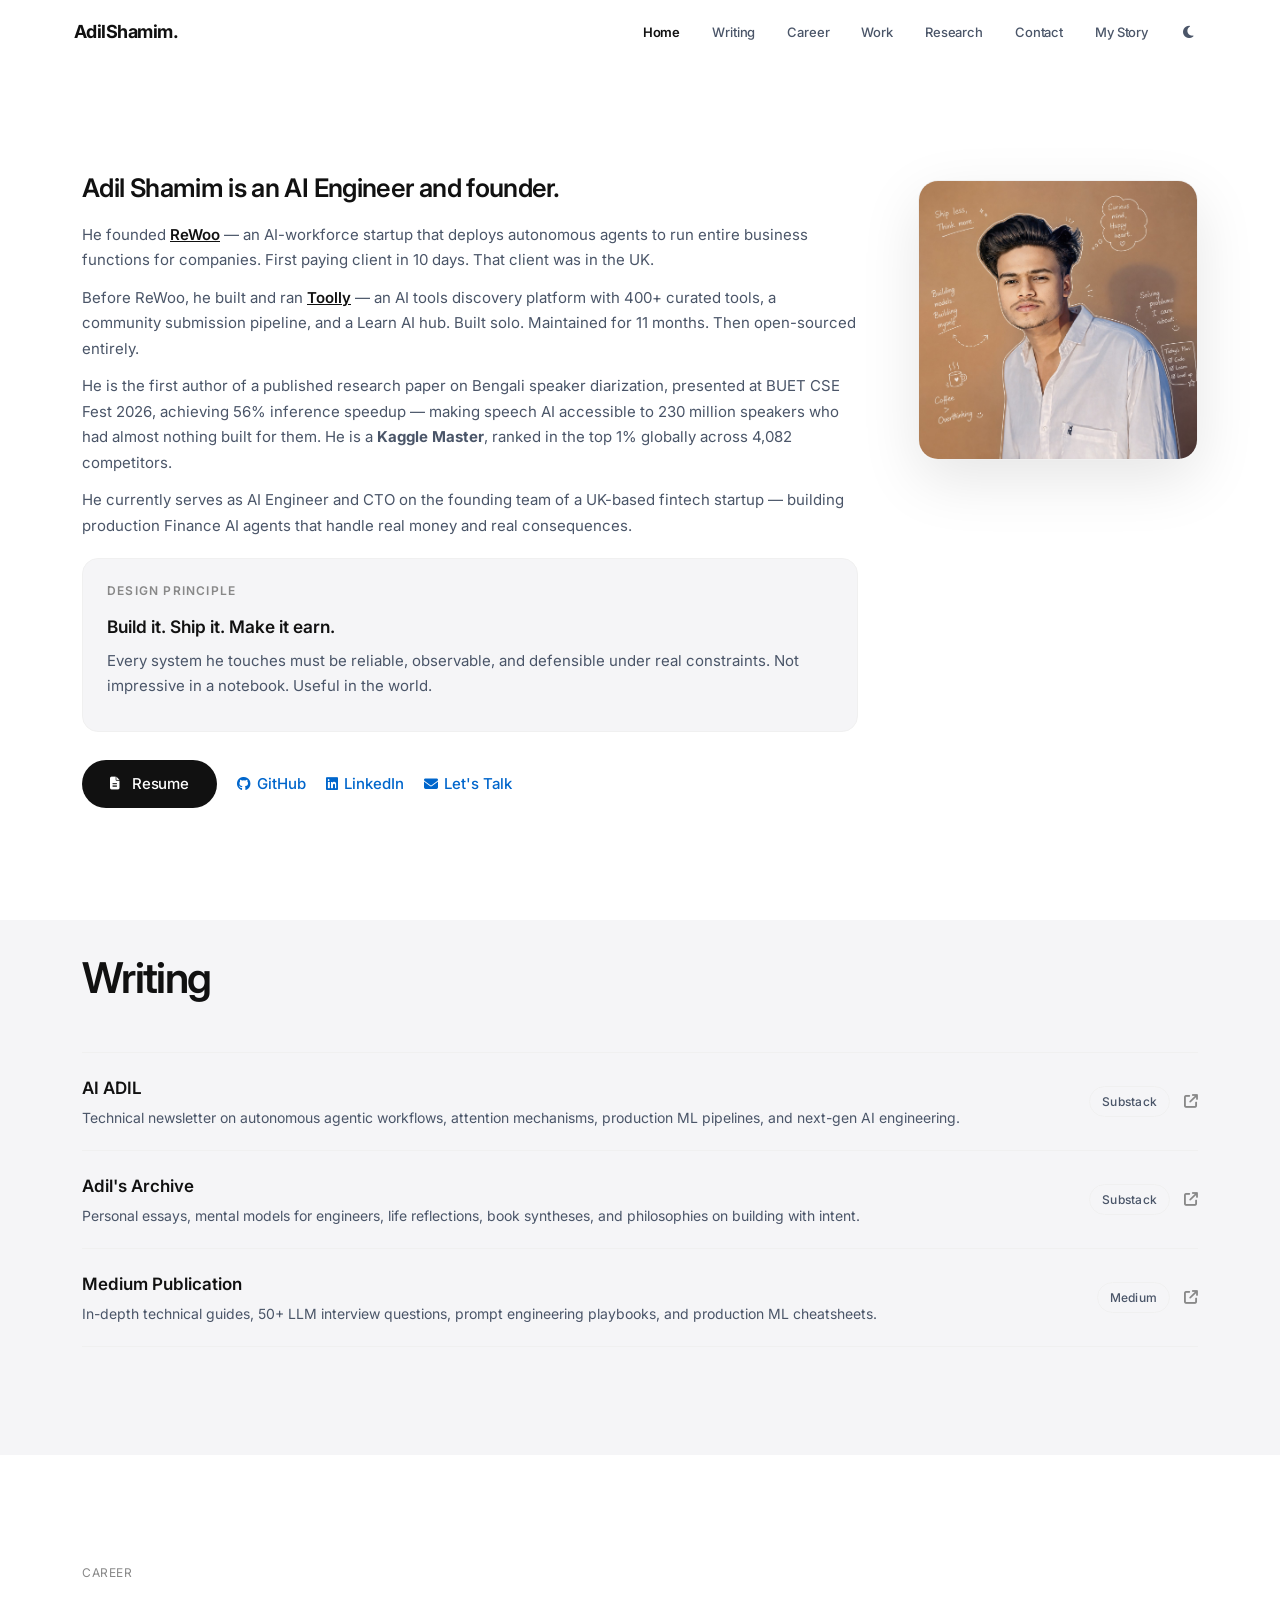
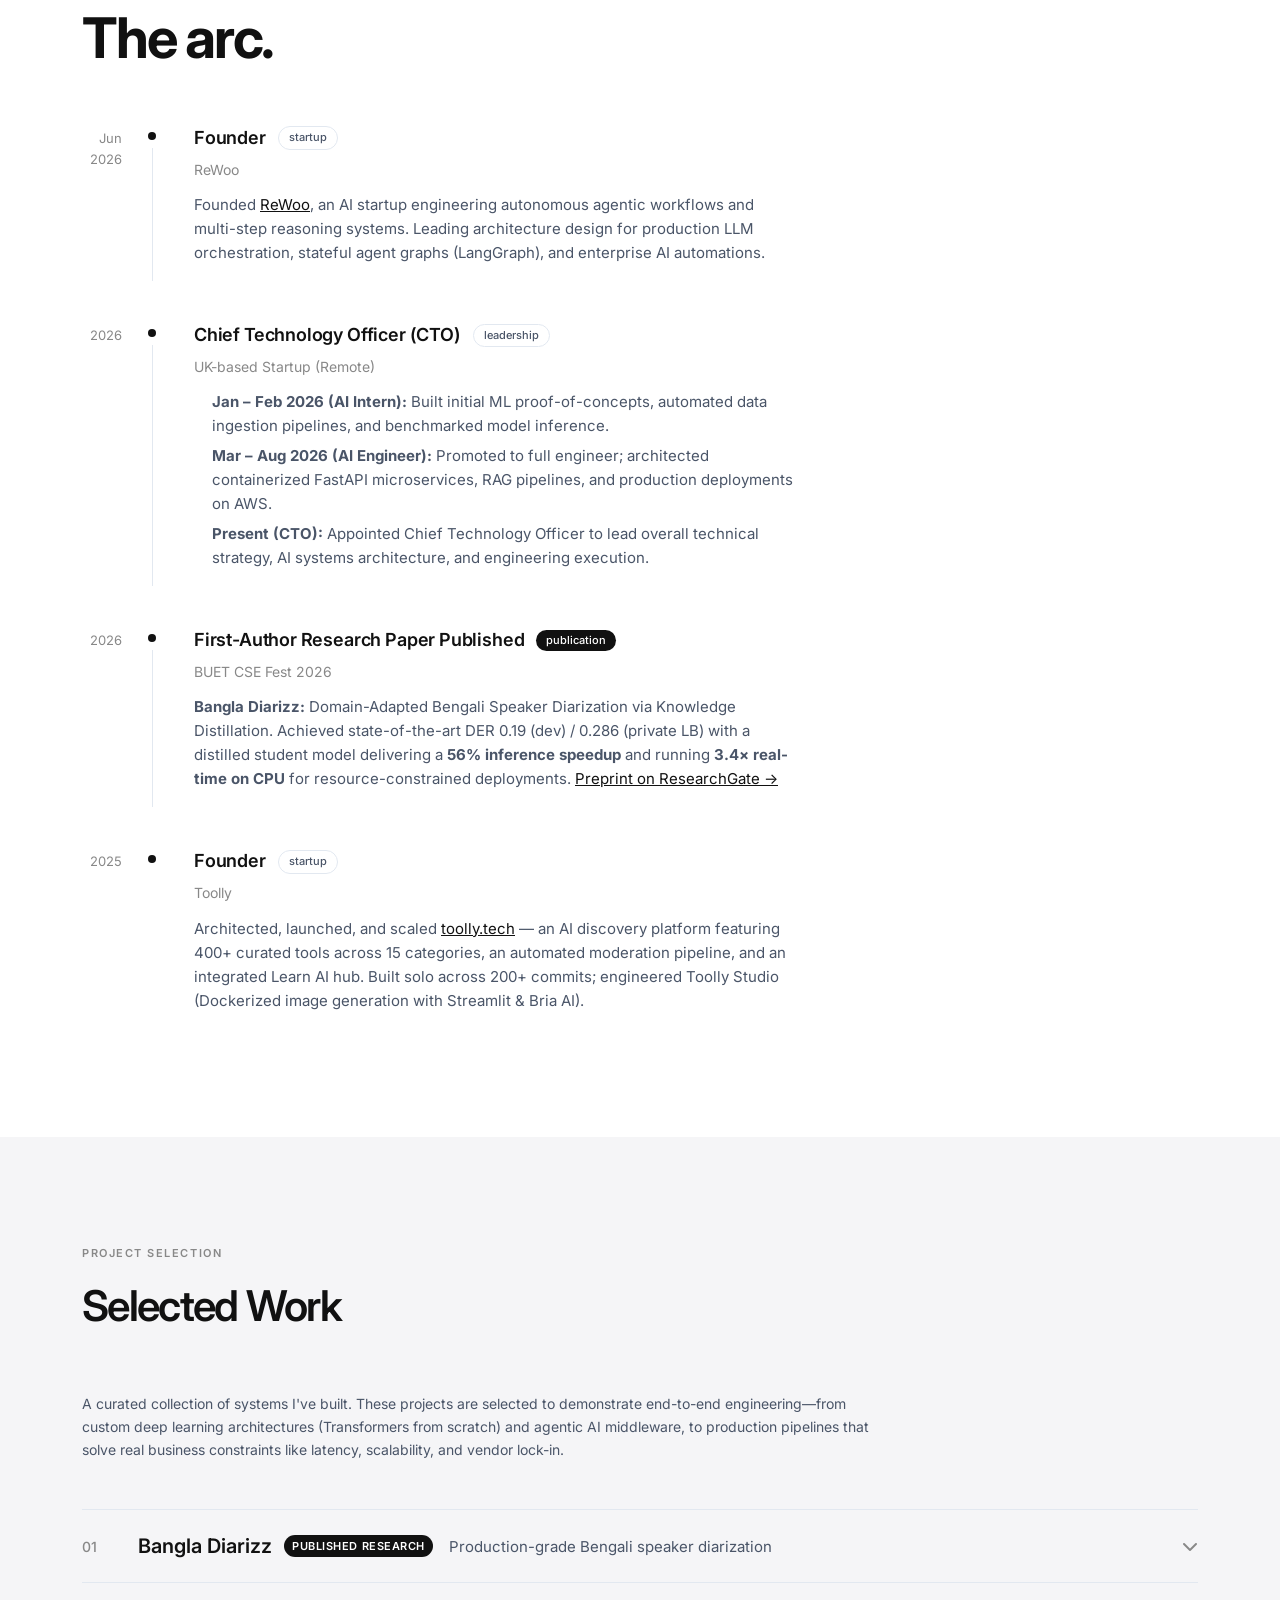
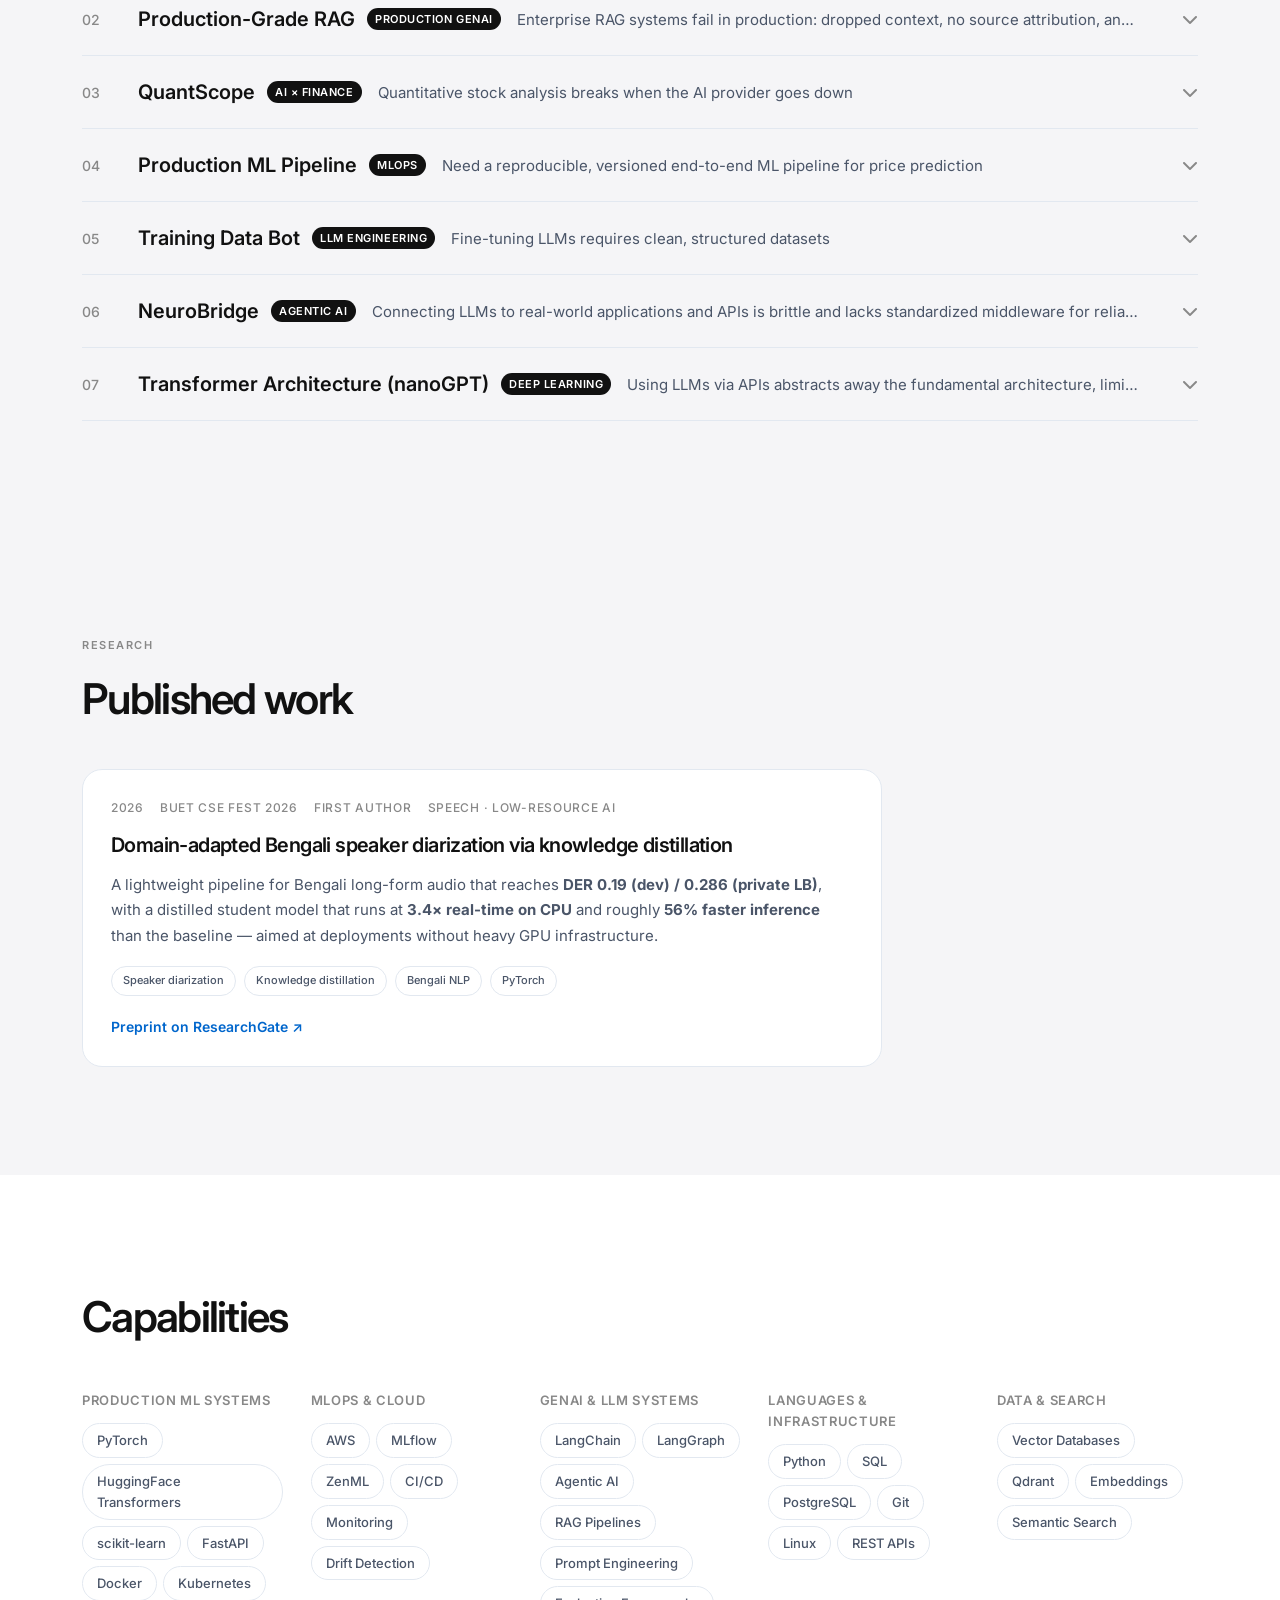
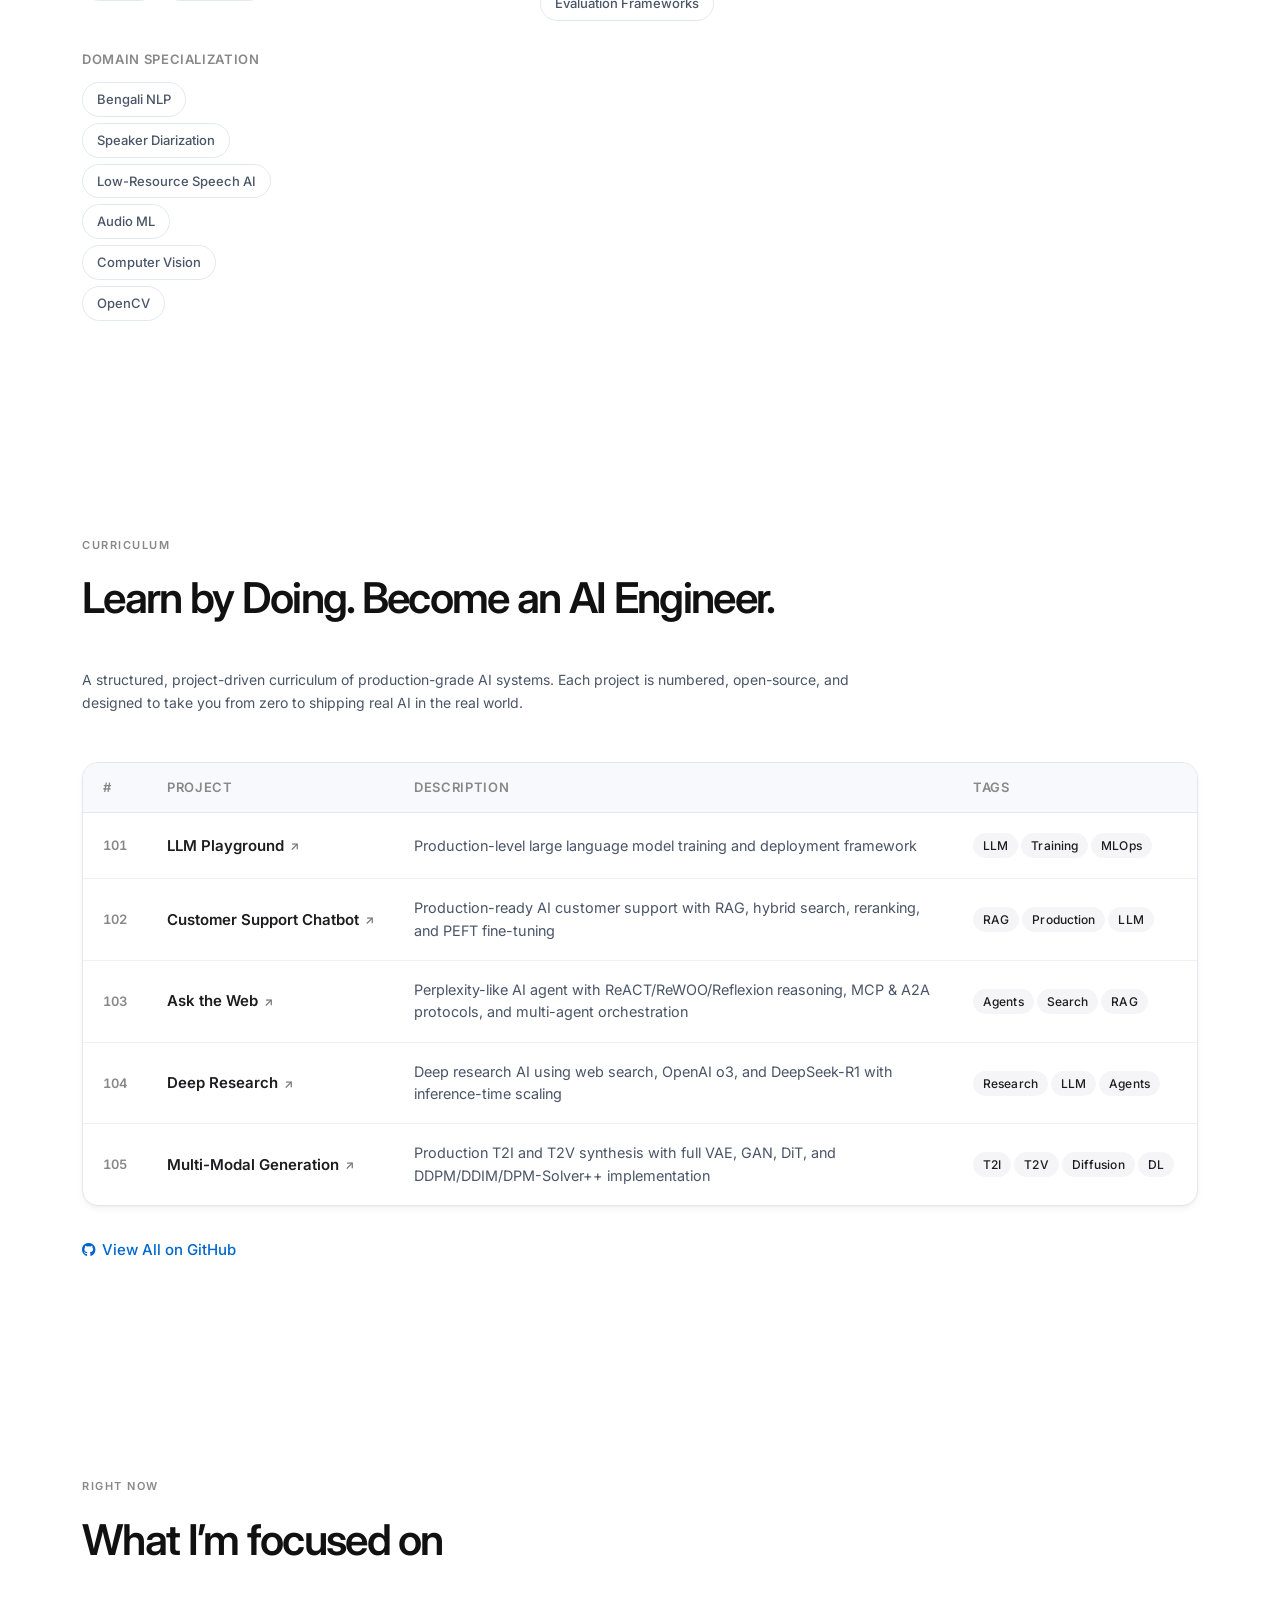
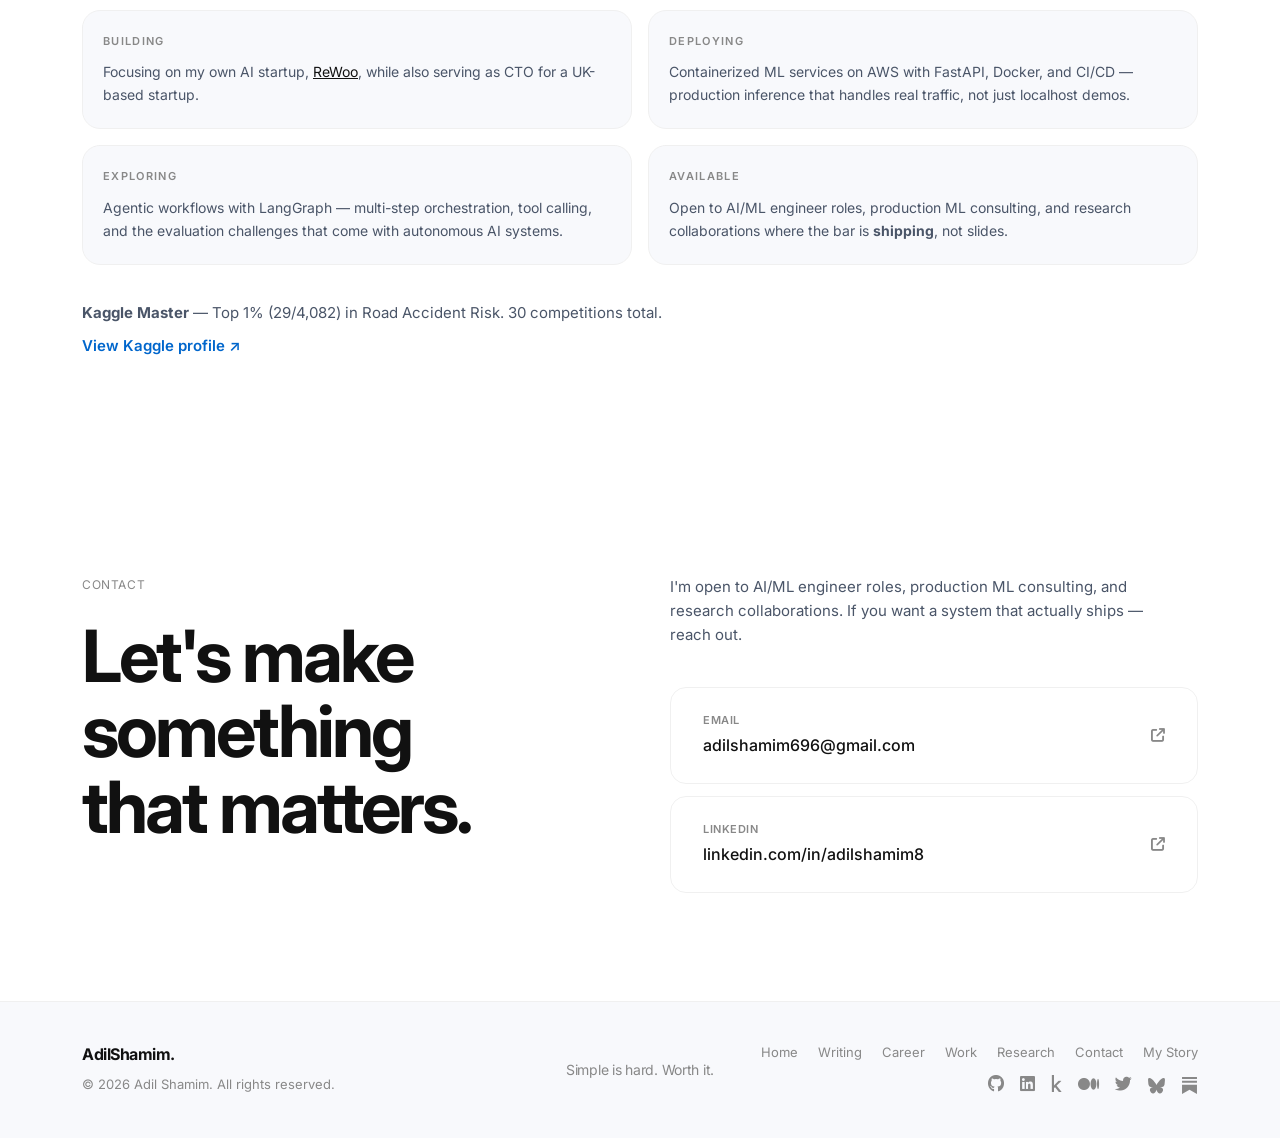
==== commit a3148caa: "Add files via upload" ====
--- a/index.html
+++ b/index.html
@@ -32,7 +32,7 @@
         href="https://fonts.googleapis.com/css2?family=Inter:wght@400;500;600;700&family=Newsreader:ital,opsz,wght@0,6..72,400;0,6..72,600;1,6..72,400&display=swap"
         rel="stylesheet">
     <link rel="stylesheet" href="https://cdnjs.cloudflare.com/ajax/libs/font-awesome/6.4.0/css/all.min.css">
-    <link rel="stylesheet" href="assets/css/styles.css">
+    <link rel="stylesheet" href="assets/css/styles.css?v=2.2">
     <link rel="stylesheet" href="assets/css/chatbot.css">
     <link rel="icon" href="assets/images/Adil.jpeg" type="image/jpeg">
     <link rel="shortcut icon" href="assets/images/Adil.jpeg" type="image/jpeg">
@@ -105,7 +105,7 @@
             <div class="container">
                 <div class="hero-layout">
                     <div class="hero-text">
-                        <h1 class="hero-title fade-in delay-1">Adil Shamim is an AI Engineer and founder.</h1>
+                        <h1 class="hero-title fade-in delay-1" style="font-size: clamp(1.25rem, 2vw, 1.65rem) !important; line-height: 1.25 !important; font-weight: 600 !important; letter-spacing: -0.025em; margin-bottom: 14px;">Adil Shamim is an AI Engineer and founder.</h1>
 
                         <div class="hero-profile-bio fade-in delay-2">
                             <p>He founded <a href="https://rewoo.tech/" target="_blank" rel="noopener" style="text-decoration: underline; font-weight: 600; color: var(--text);">ReWoo</a> — an AI-workforce startup that deploys autonomous agents to run entire business functions for companies. First paying client in 10 days. That client was in the UK.</p>
--- a/assets/css/styles.css
+++ b/assets/css/styles.css
@@ -2488,7 +2488,7 @@
     }
 
     .hero-title {
-        font-size: 1.875rem;
+        font-size: 1.25rem;
     }
 
     .hero-subtitle {
@@ -3047,13 +3047,13 @@
 }
 
 .vision-jobs .hero-photo {
-    width: 100%;
-    max-width: 400px;
-    height: auto;
-    aspect-ratio: 3 / 4;
+    width: 280px;
+    max-width: 100%;
+    height: 280px;
+    aspect-ratio: 1;
     object-fit: cover;
     border-radius: var(--radius-xl);
-    box-shadow: 0 24px 80px rgba(0, 0, 0, 0.12);
+    box-shadow: 0 20px 60px rgba(0, 0, 0, 0.1);
     border: 1px solid var(--border-light);
 }
 
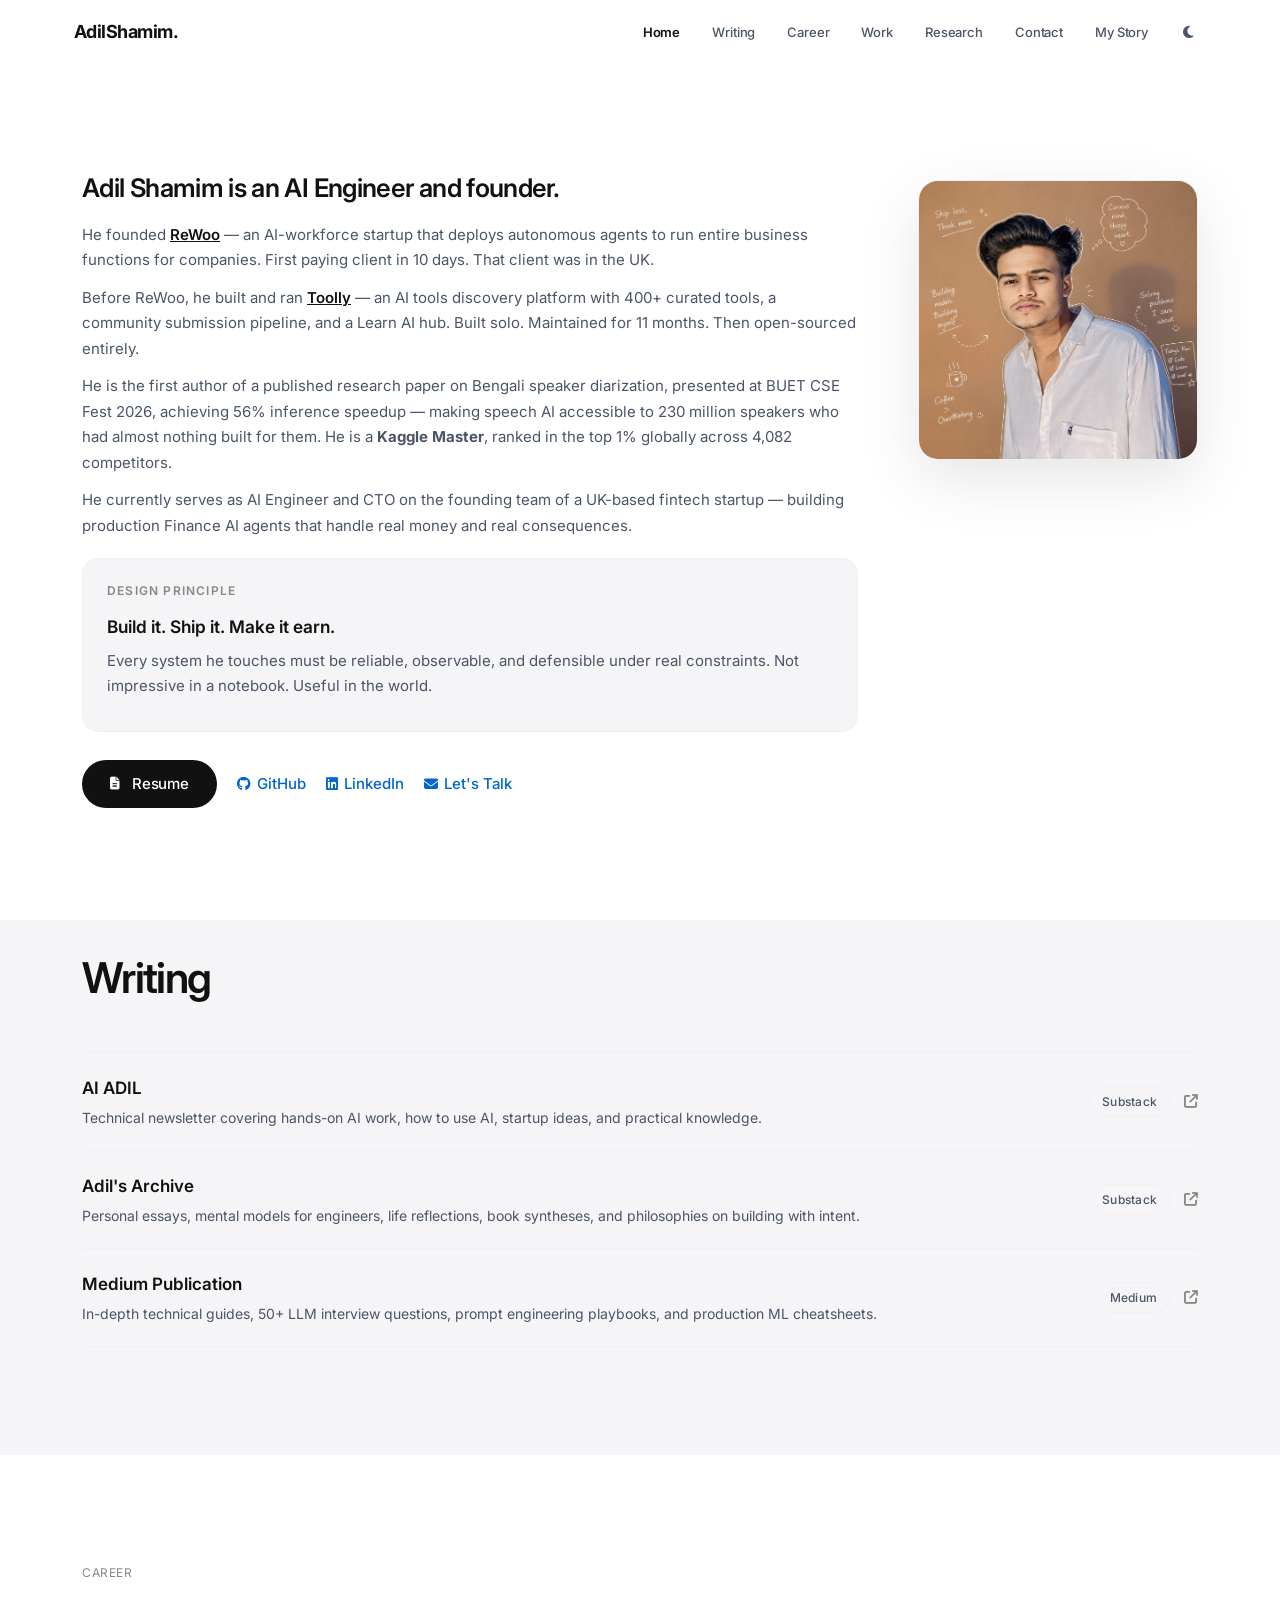
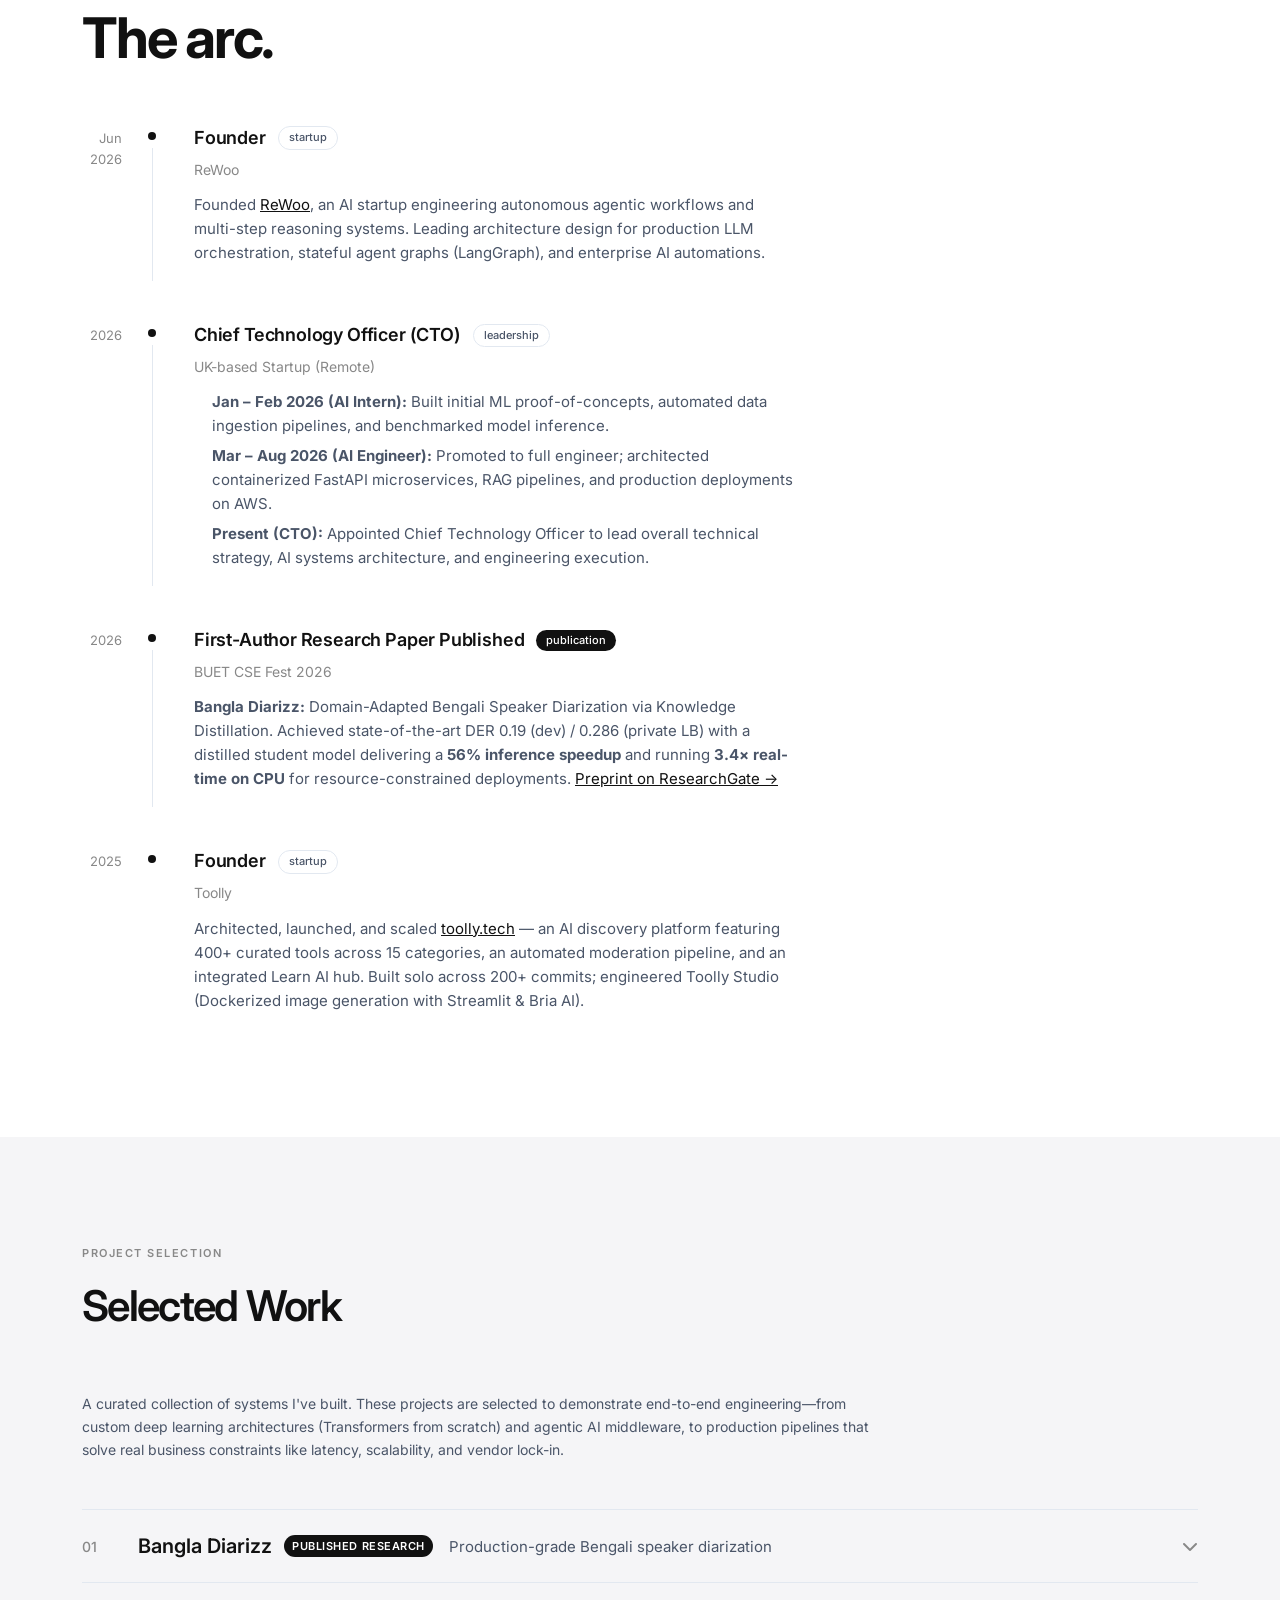
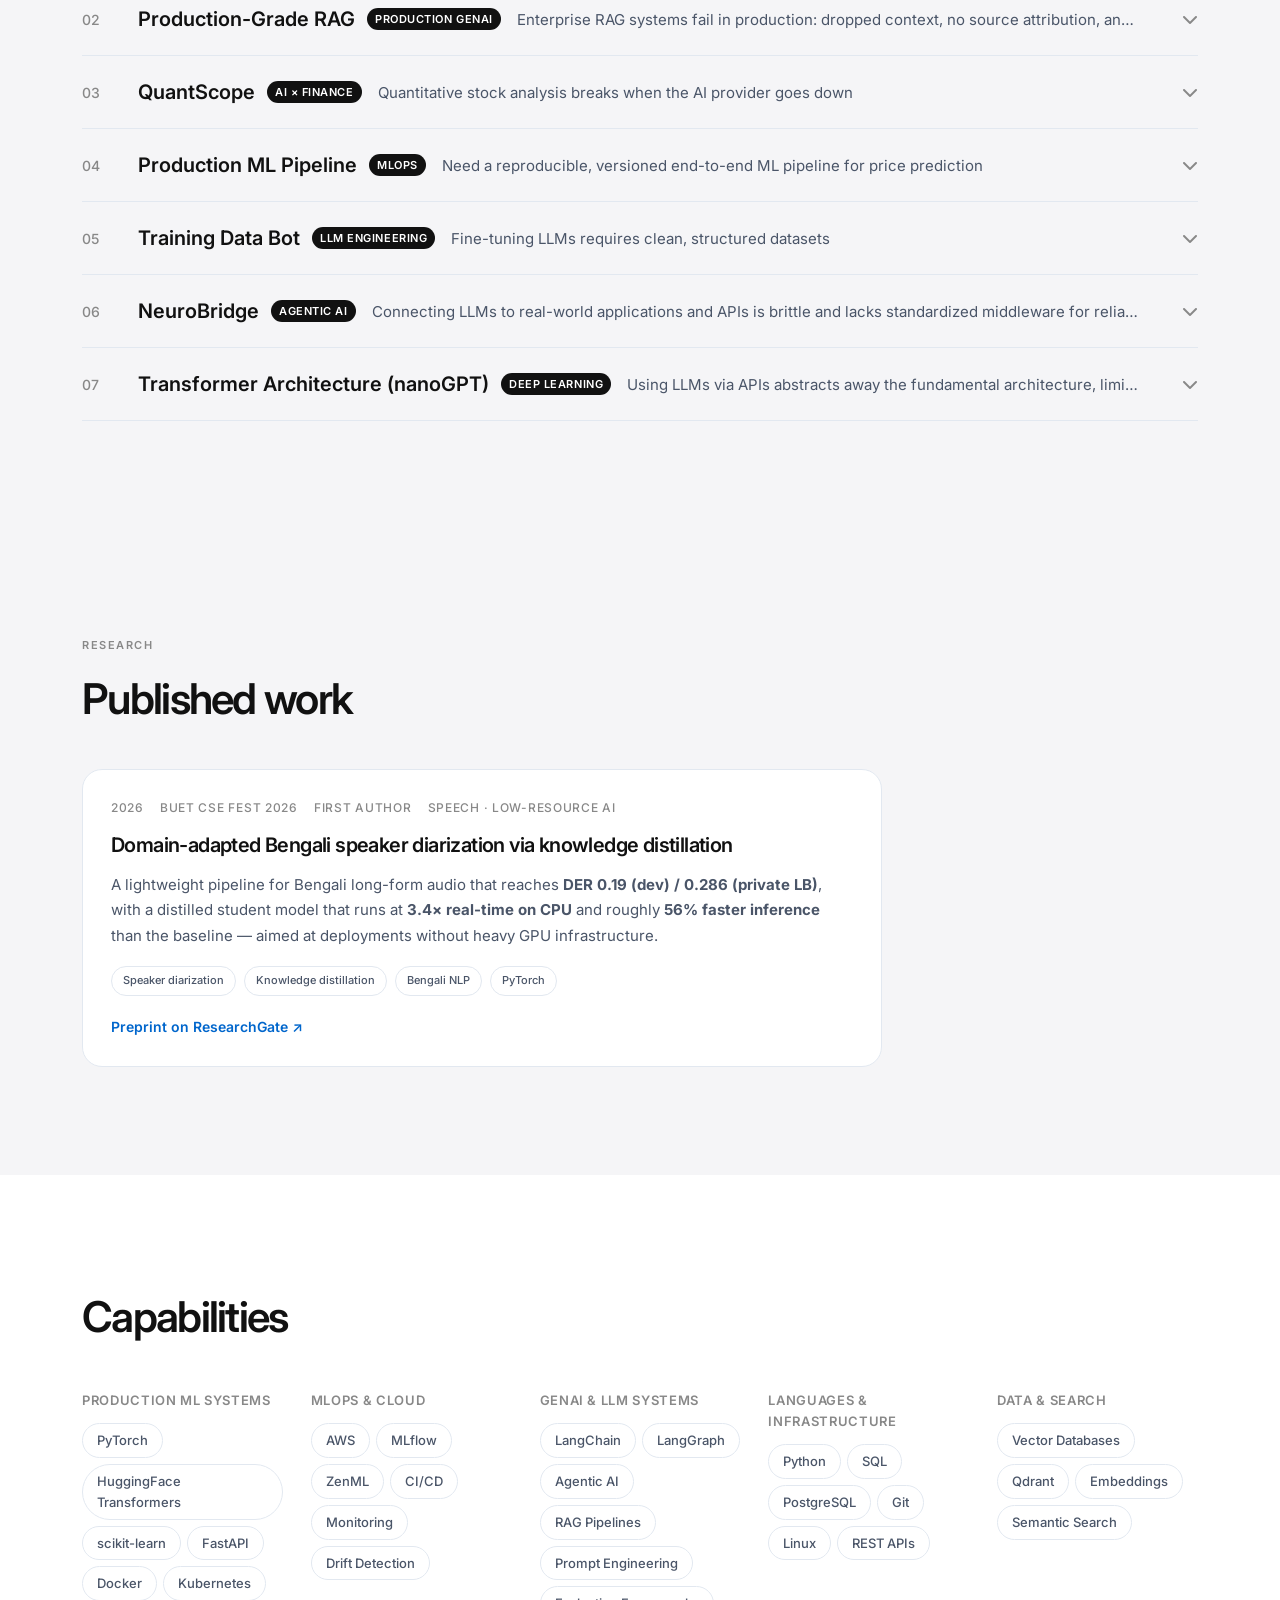
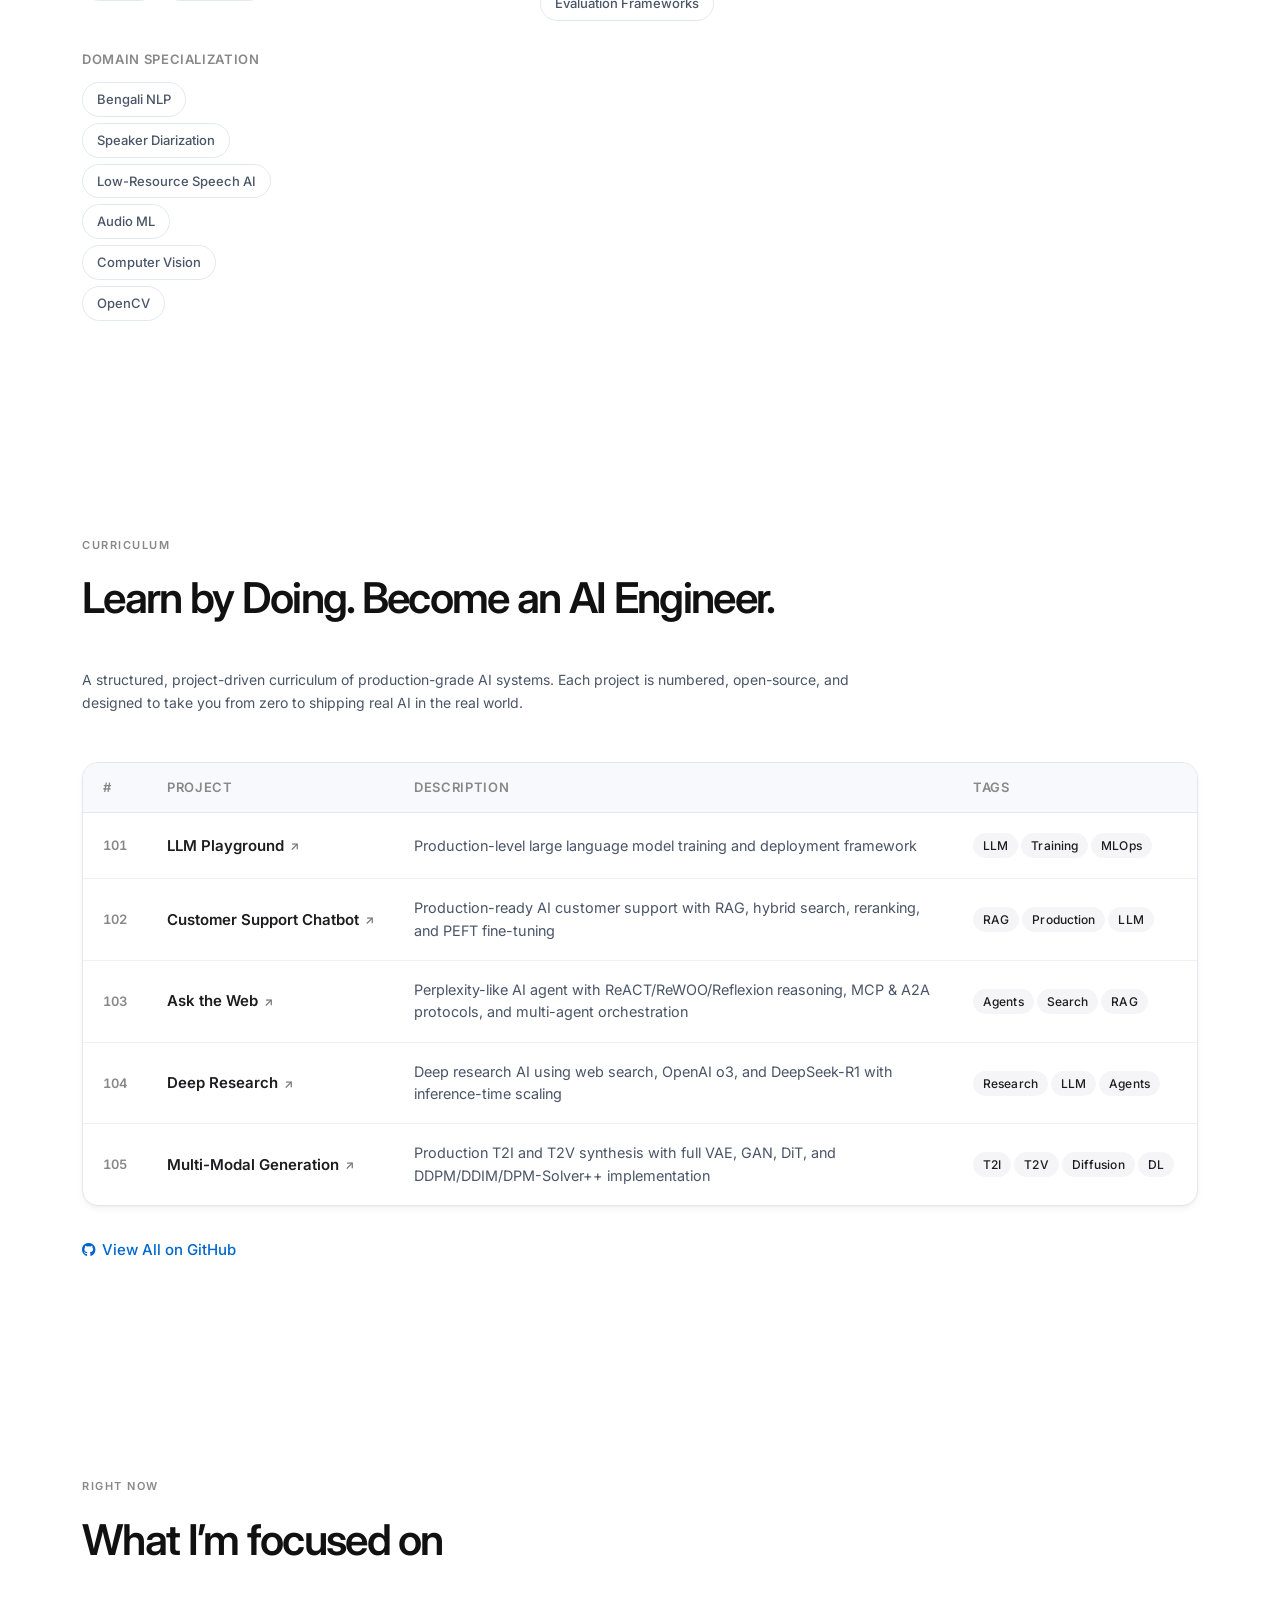
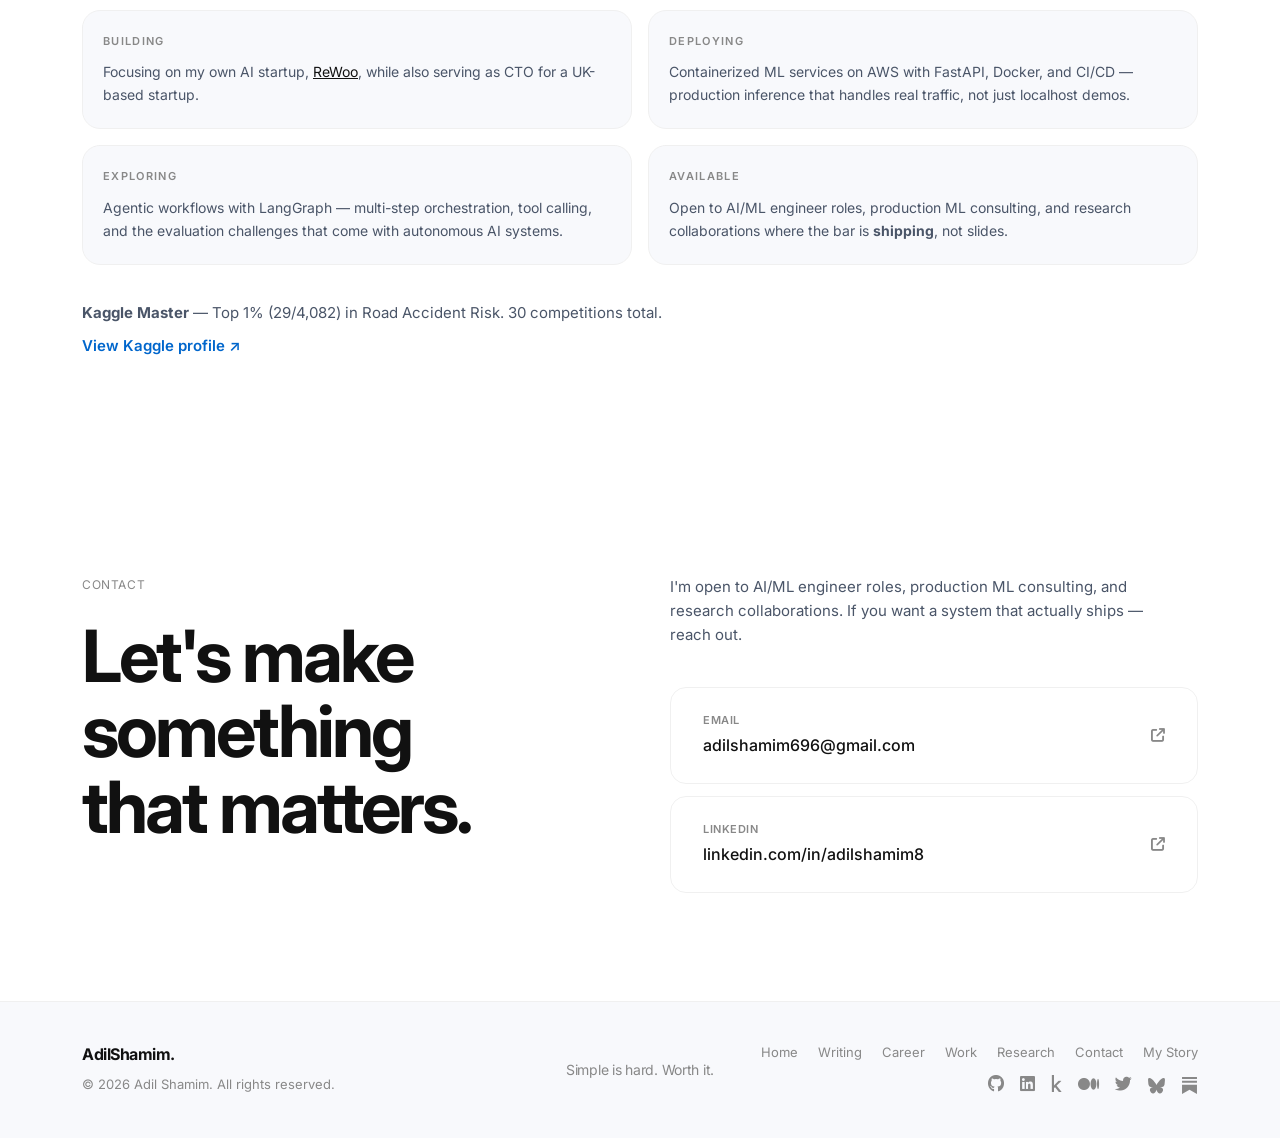
==== commit 4b297982: "Add files via upload" ====
--- a/index.html
+++ b/index.html
@@ -154,8 +154,7 @@
                         rel="noopener noreferrer">
                         <div class="blog-item-main">
                             <span class="blog-item-title">AI ADIL</span>
-                            <span class="blog-item-desc">Technical newsletter on autonomous agentic workflows, attention
-                                mechanisms, production ML pipelines, and next-gen AI engineering.</span>
+                            <span class="blog-item-desc">Technical newsletter covering hands-on AI work, how to use AI, startup ideas, and practical knowledge.</span>
                         </div>
                         <div class="blog-item-meta-wrap">
                             <span class="blog-item-badge">Substack</span>
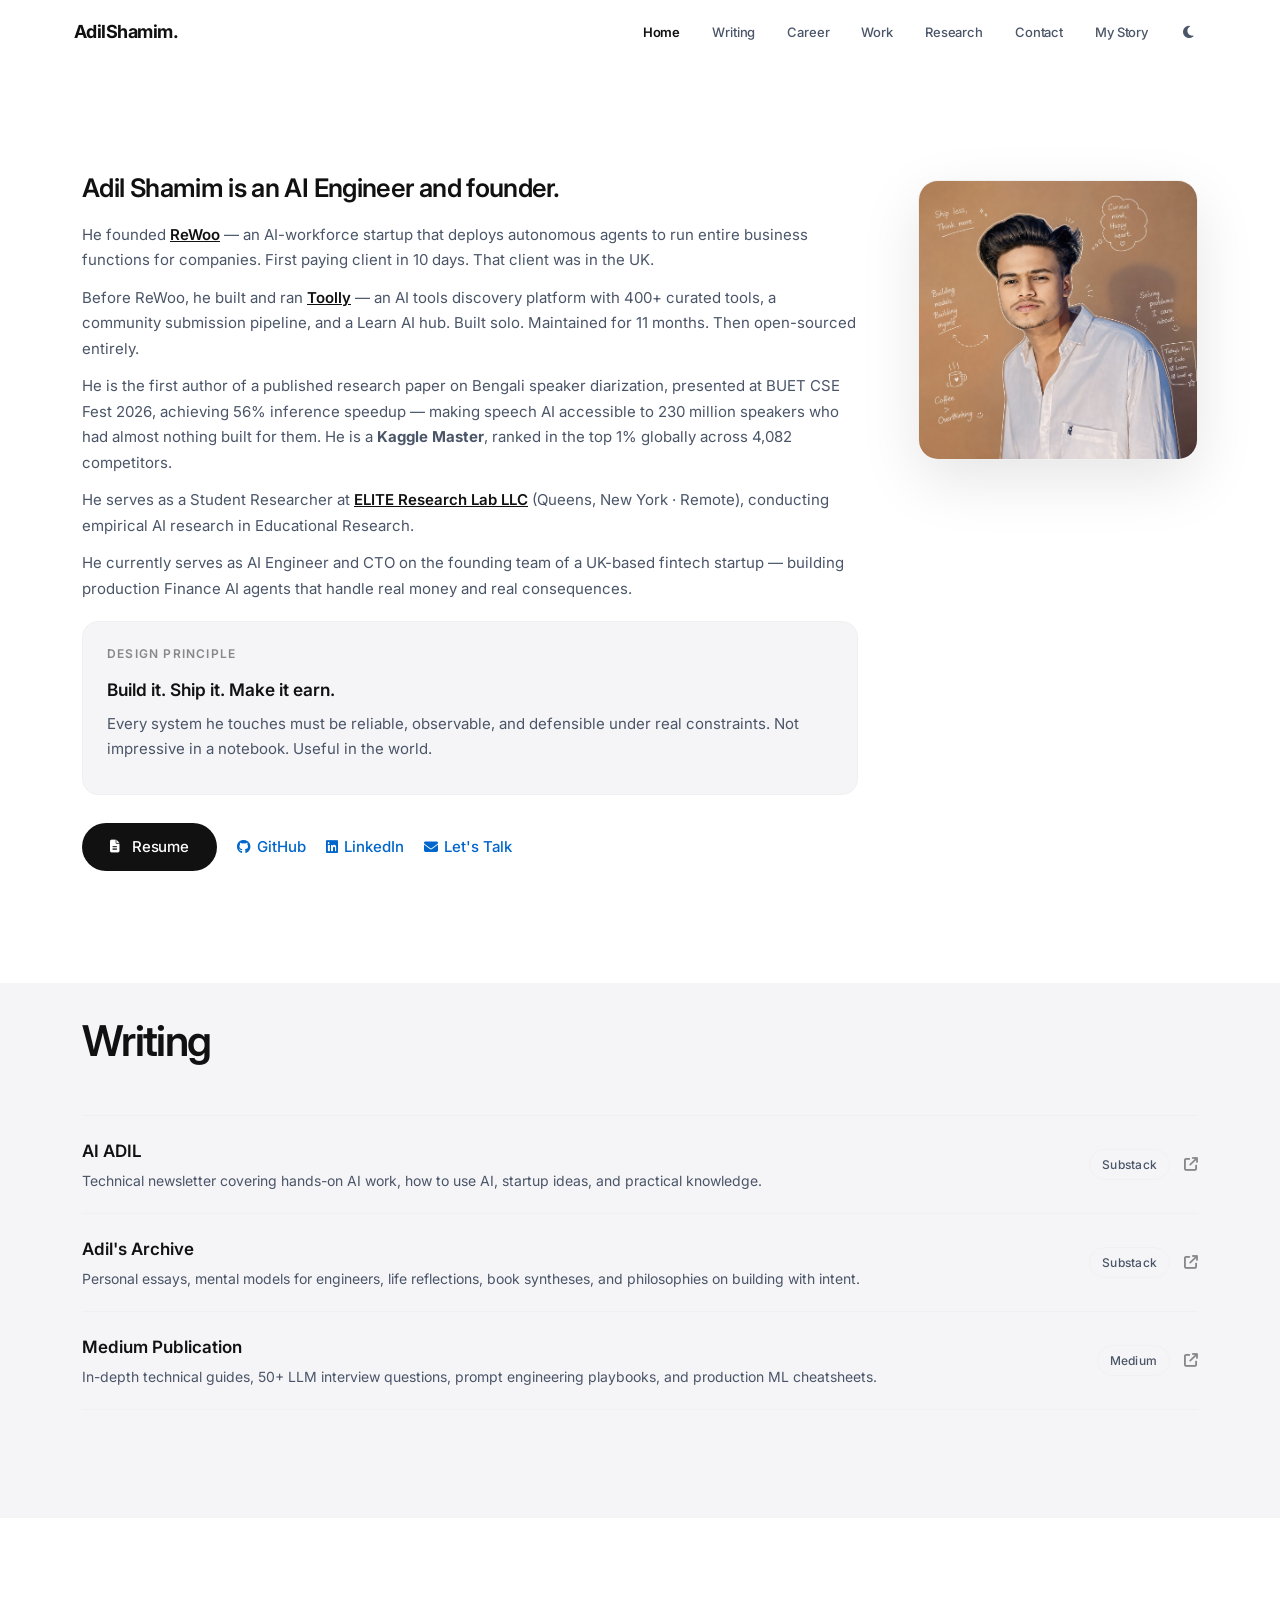
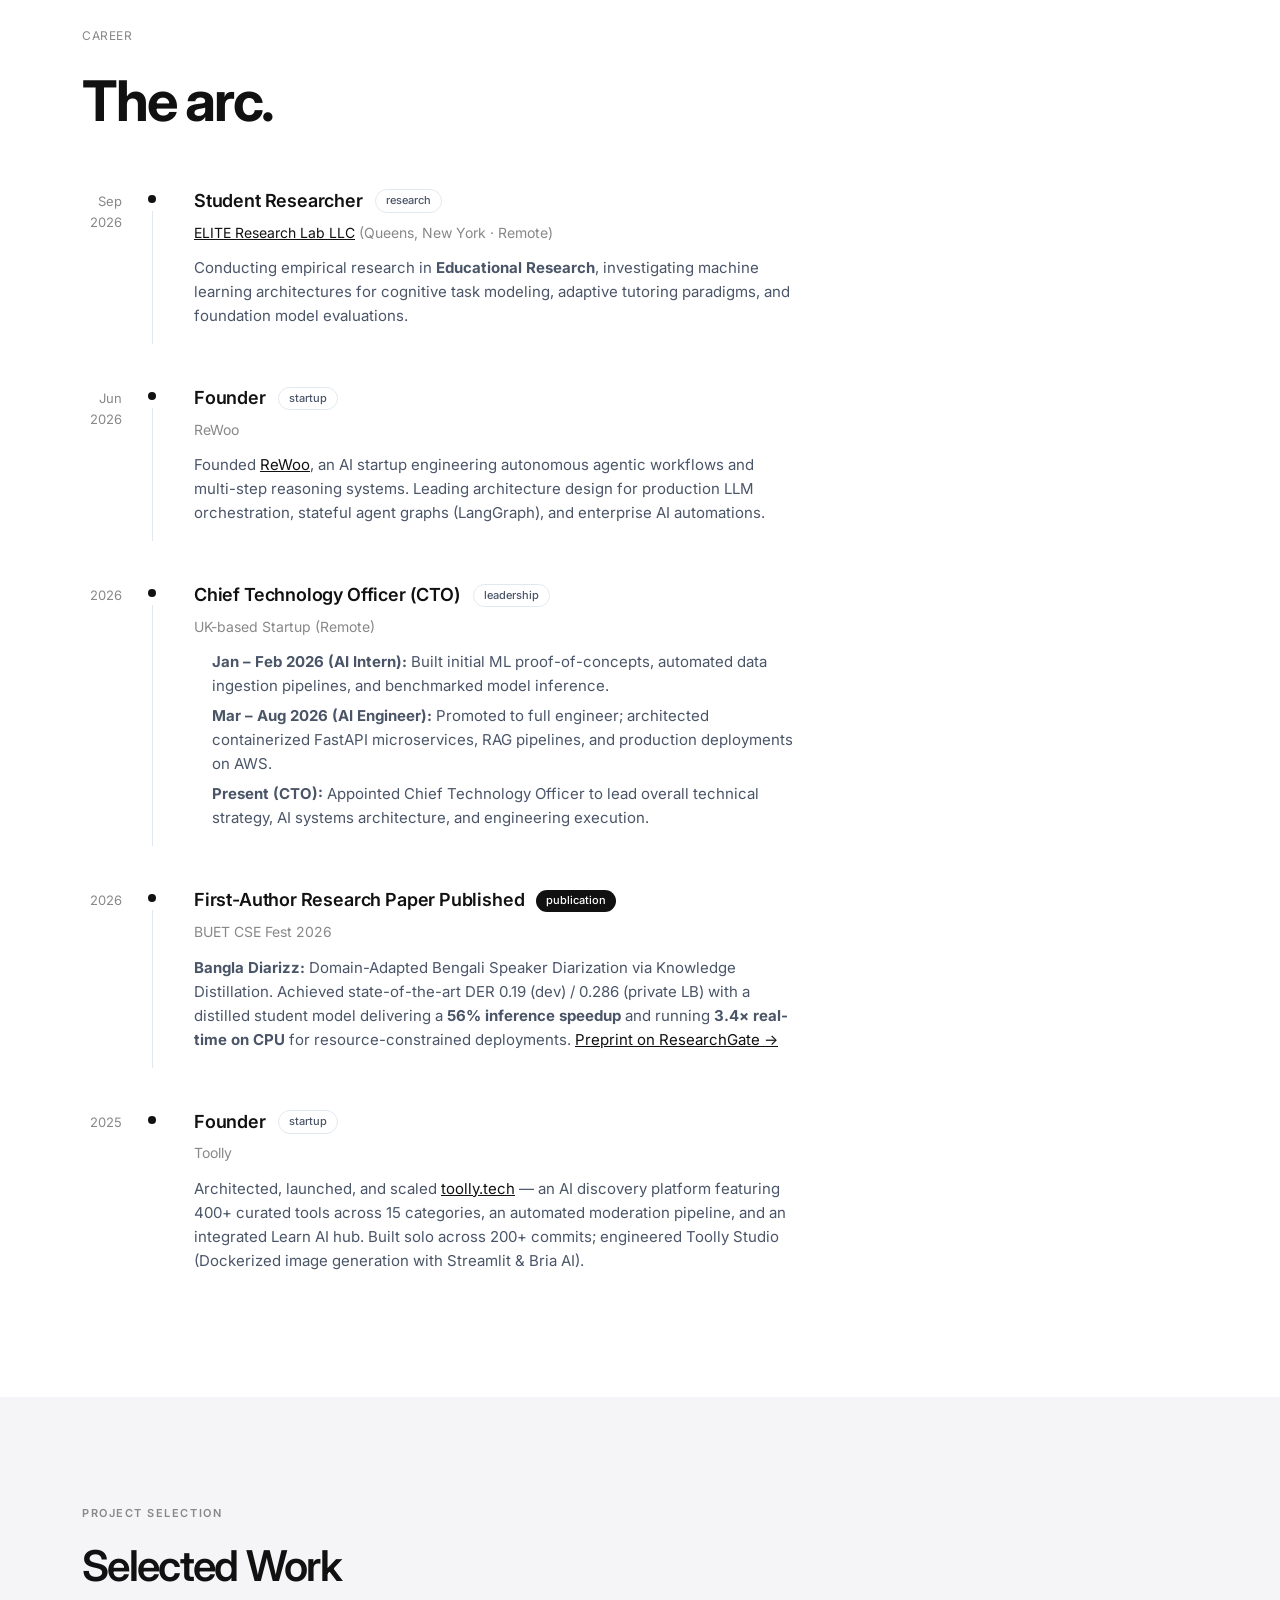
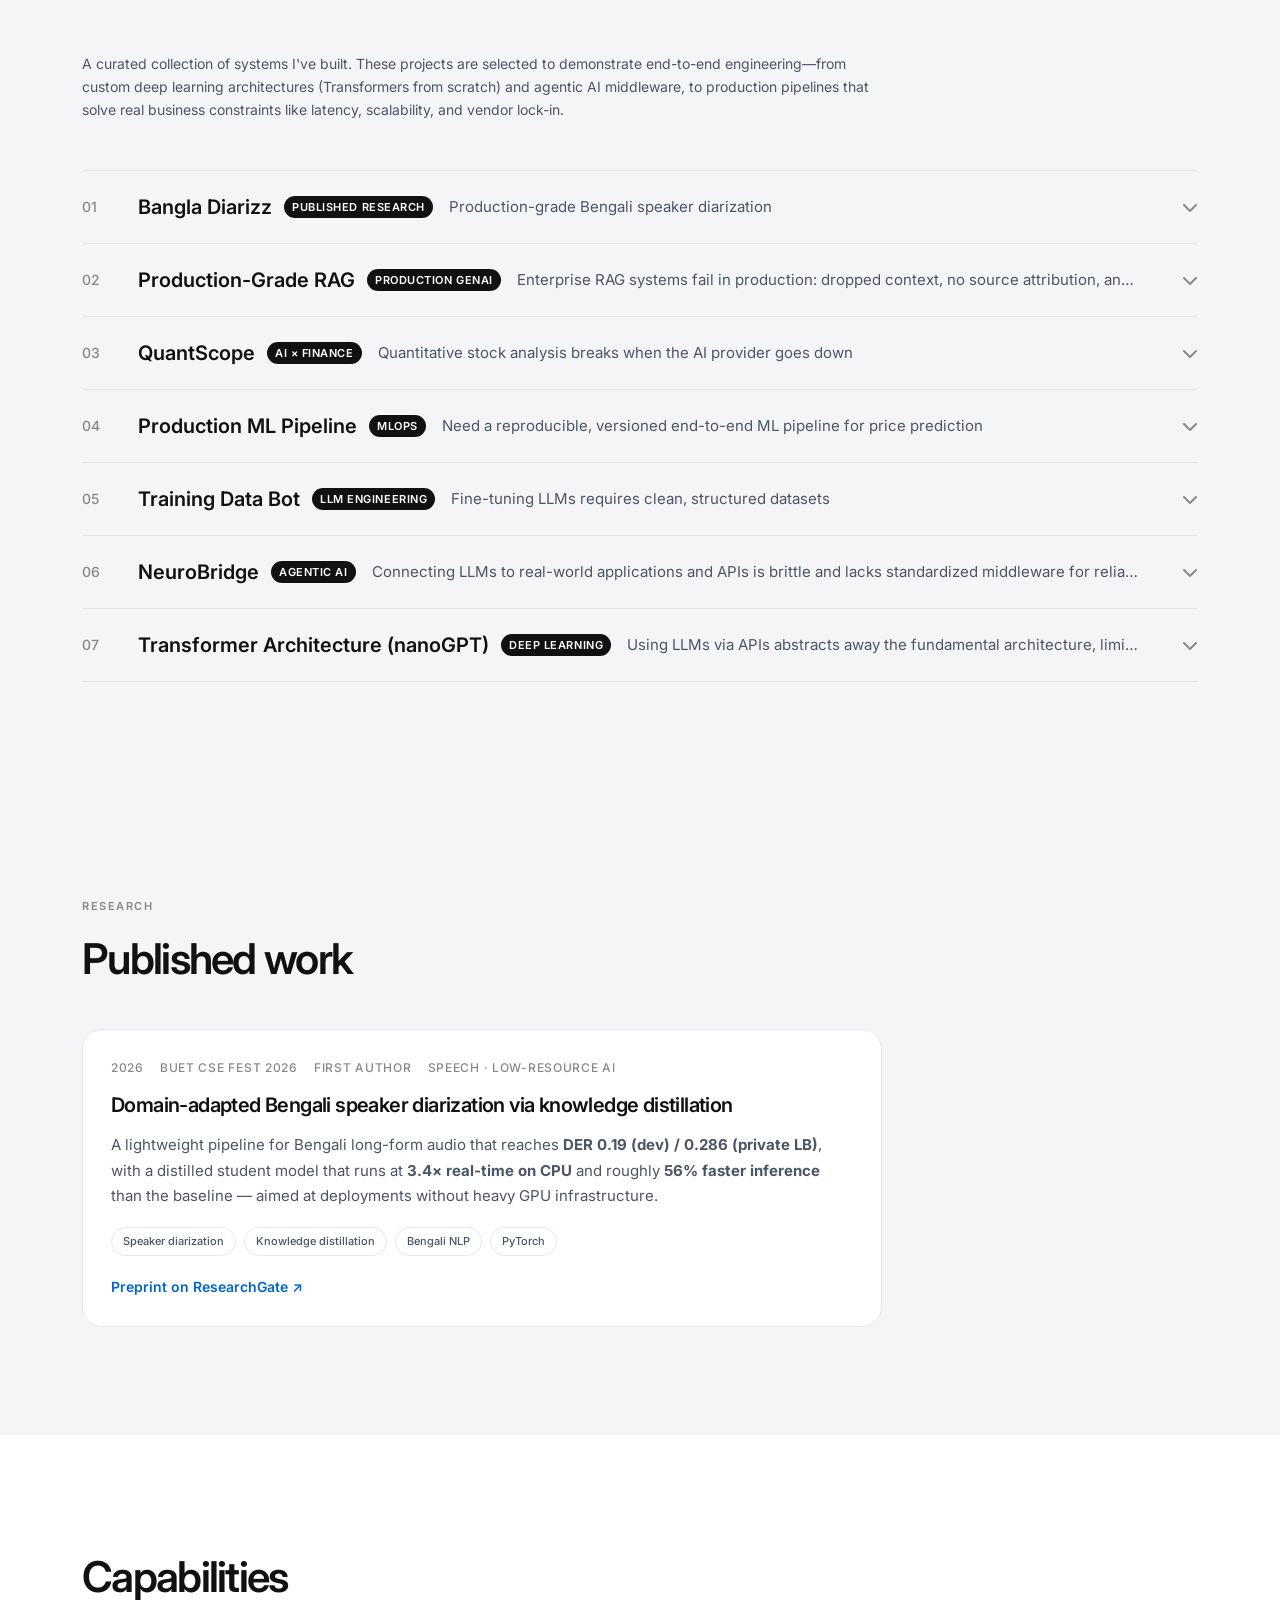
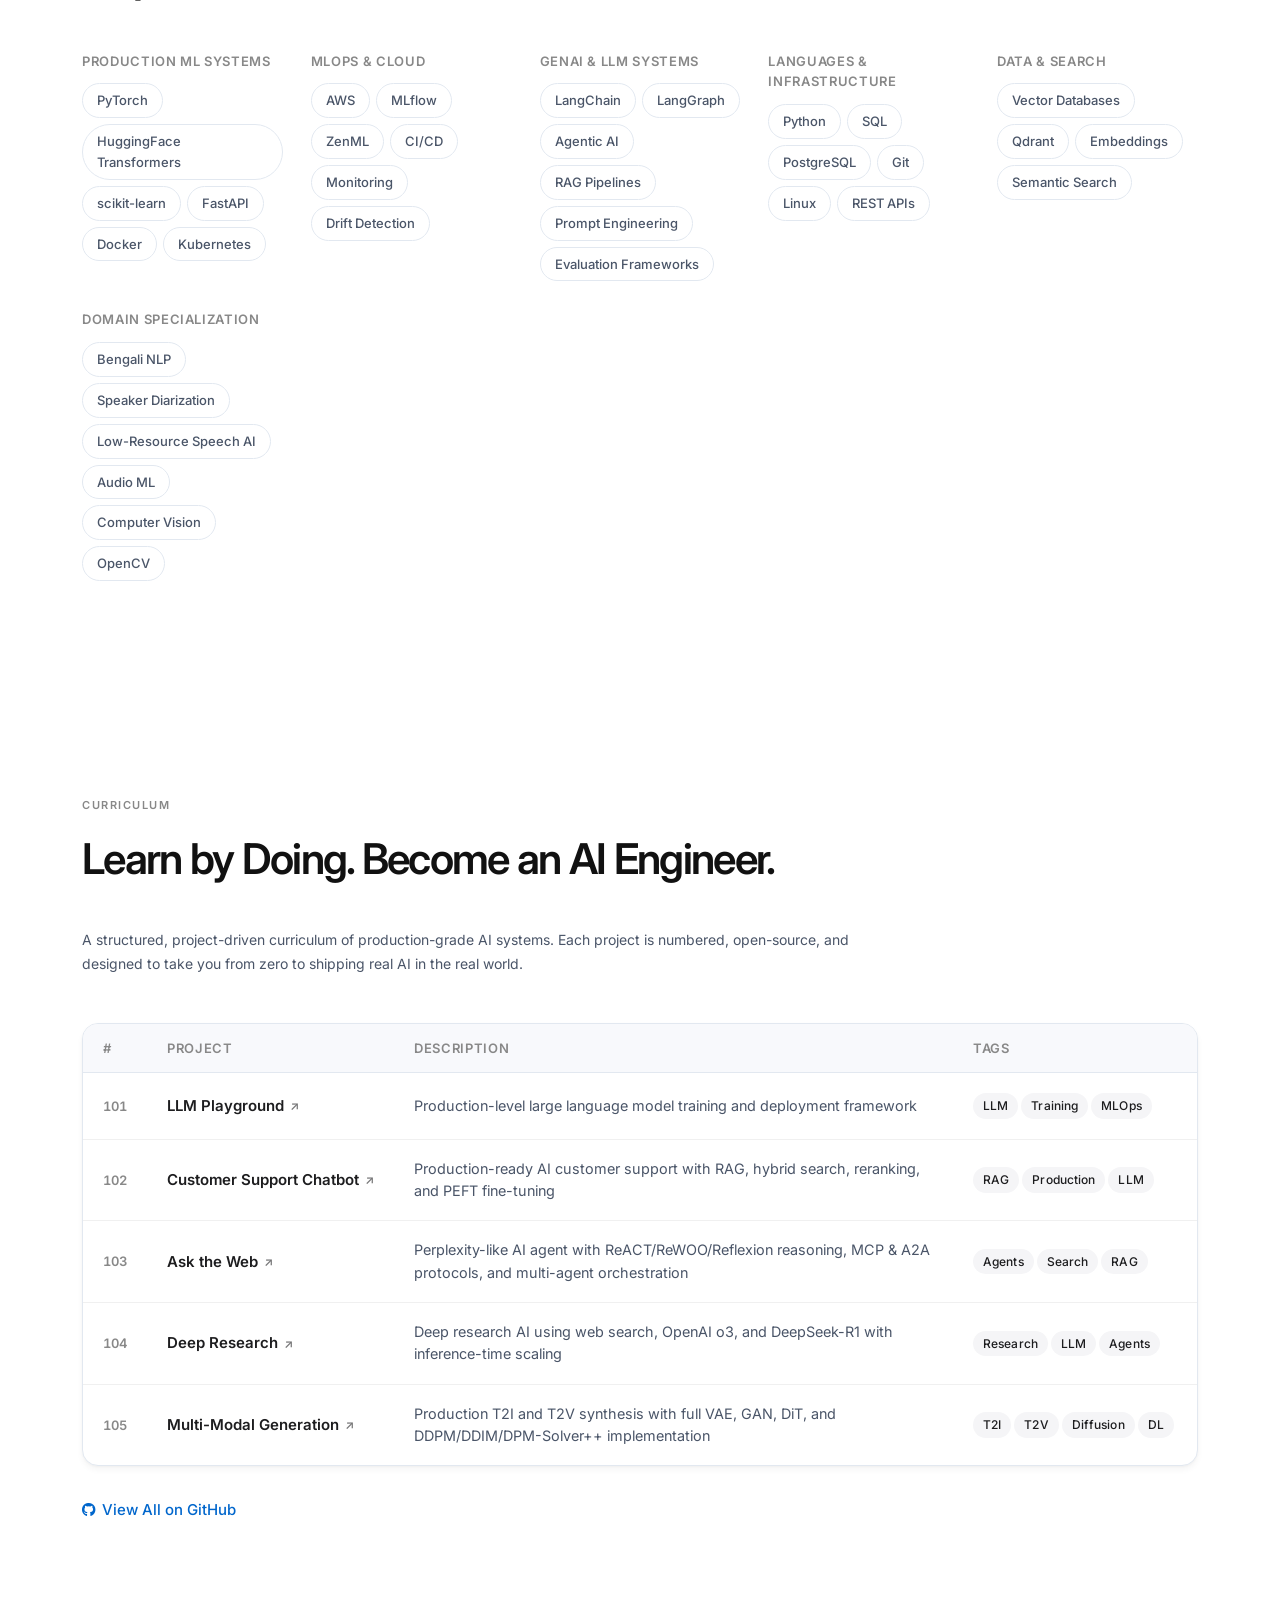
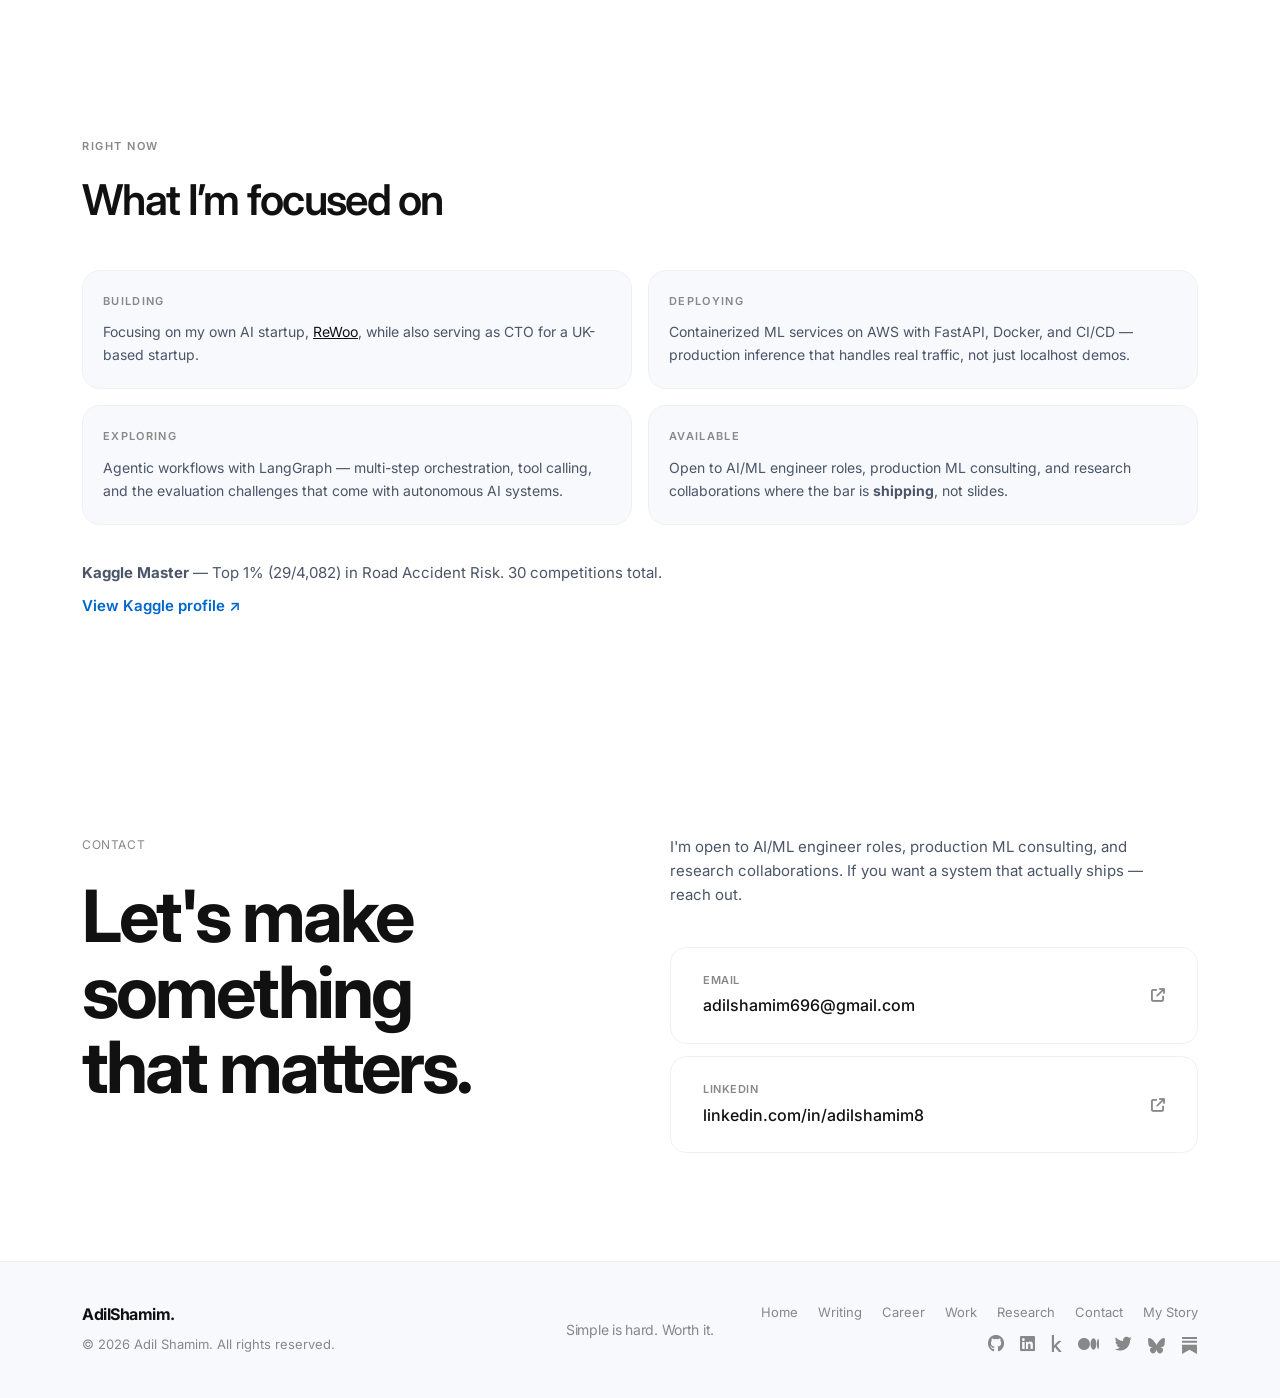
==== commit 13b02d92: "Add files via upload" ====
--- a/index.html
+++ b/index.html
@@ -111,6 +111,7 @@
                             <p>He founded <a href="https://rewoo.tech/" target="_blank" rel="noopener" style="text-decoration: underline; font-weight: 600; color: var(--text);">ReWoo</a> — an AI-workforce startup that deploys autonomous agents to run entire business functions for companies. First paying client in 10 days. That client was in the UK.</p>
                             <p>Before ReWoo, he built and ran <a href="https://www.toolly.tech/" target="_blank" rel="noopener" style="text-decoration: underline; font-weight: 600; color: var(--text);">Toolly</a> — an AI tools discovery platform with 400+ curated tools, a community submission pipeline, and a Learn AI hub. Built solo. Maintained for 11 months. Then open-sourced entirely.</p>
                             <p>He is the first author of a published research paper on Bengali speaker diarization, presented at BUET CSE Fest 2026, achieving 56% inference speedup — making speech AI accessible to 230 million speakers who had almost nothing built for them. He is a <strong>Kaggle Master</strong>, ranked in the top 1% globally across 4,082 competitors.</p>
+                            <p>He serves as a Student Researcher at <strong><a href="https://elitelab.ai/" target="_blank" rel="noopener" style="text-decoration: underline; font-weight: 600; color: var(--text);">ELITE Research Lab LLC</a></strong> (Queens, New York &middot; Remote), conducting empirical AI research in Educational Research.</p>
                             <p>He currently serves as AI Engineer and CTO on the founding team of a UK-based fintech startup — building production Finance AI agents that handle real money and real consequences.</p>
                         </div>
 
@@ -202,6 +203,22 @@
                 </div>
 
                 <div class="arc-timeline">
+
+                    <div class="arc-item reveal">
+                        <div class="arc-year">Sep 2026</div>
+                        <div class="arc-divider">
+                            <div class="arc-dot"></div>
+                            <div class="arc-line"></div>
+                        </div>
+                        <div class="arc-content">
+                            <div class="arc-content-header">
+                                <h3 class="arc-role">Student Researcher</h3>
+                                <span class="arc-badge badge-light">research</span>
+                            </div>
+                            <p class="arc-company"><a href="https://elitelab.ai/" target="_blank" rel="noopener" style="text-decoration: underline;">ELITE Research Lab LLC</a> (Queens, New York &middot; Remote)</p>
+                            <p class="arc-desc">Conducting empirical research in <strong>Educational Research</strong>, investigating machine learning architectures for cognitive task modeling, adaptive tutoring paradigms, and foundation model evaluations.</p>
+                        </div>
+                    </div>
 
                     <div class="arc-item reveal">
                         <div class="arc-year">Jun 2026</div>
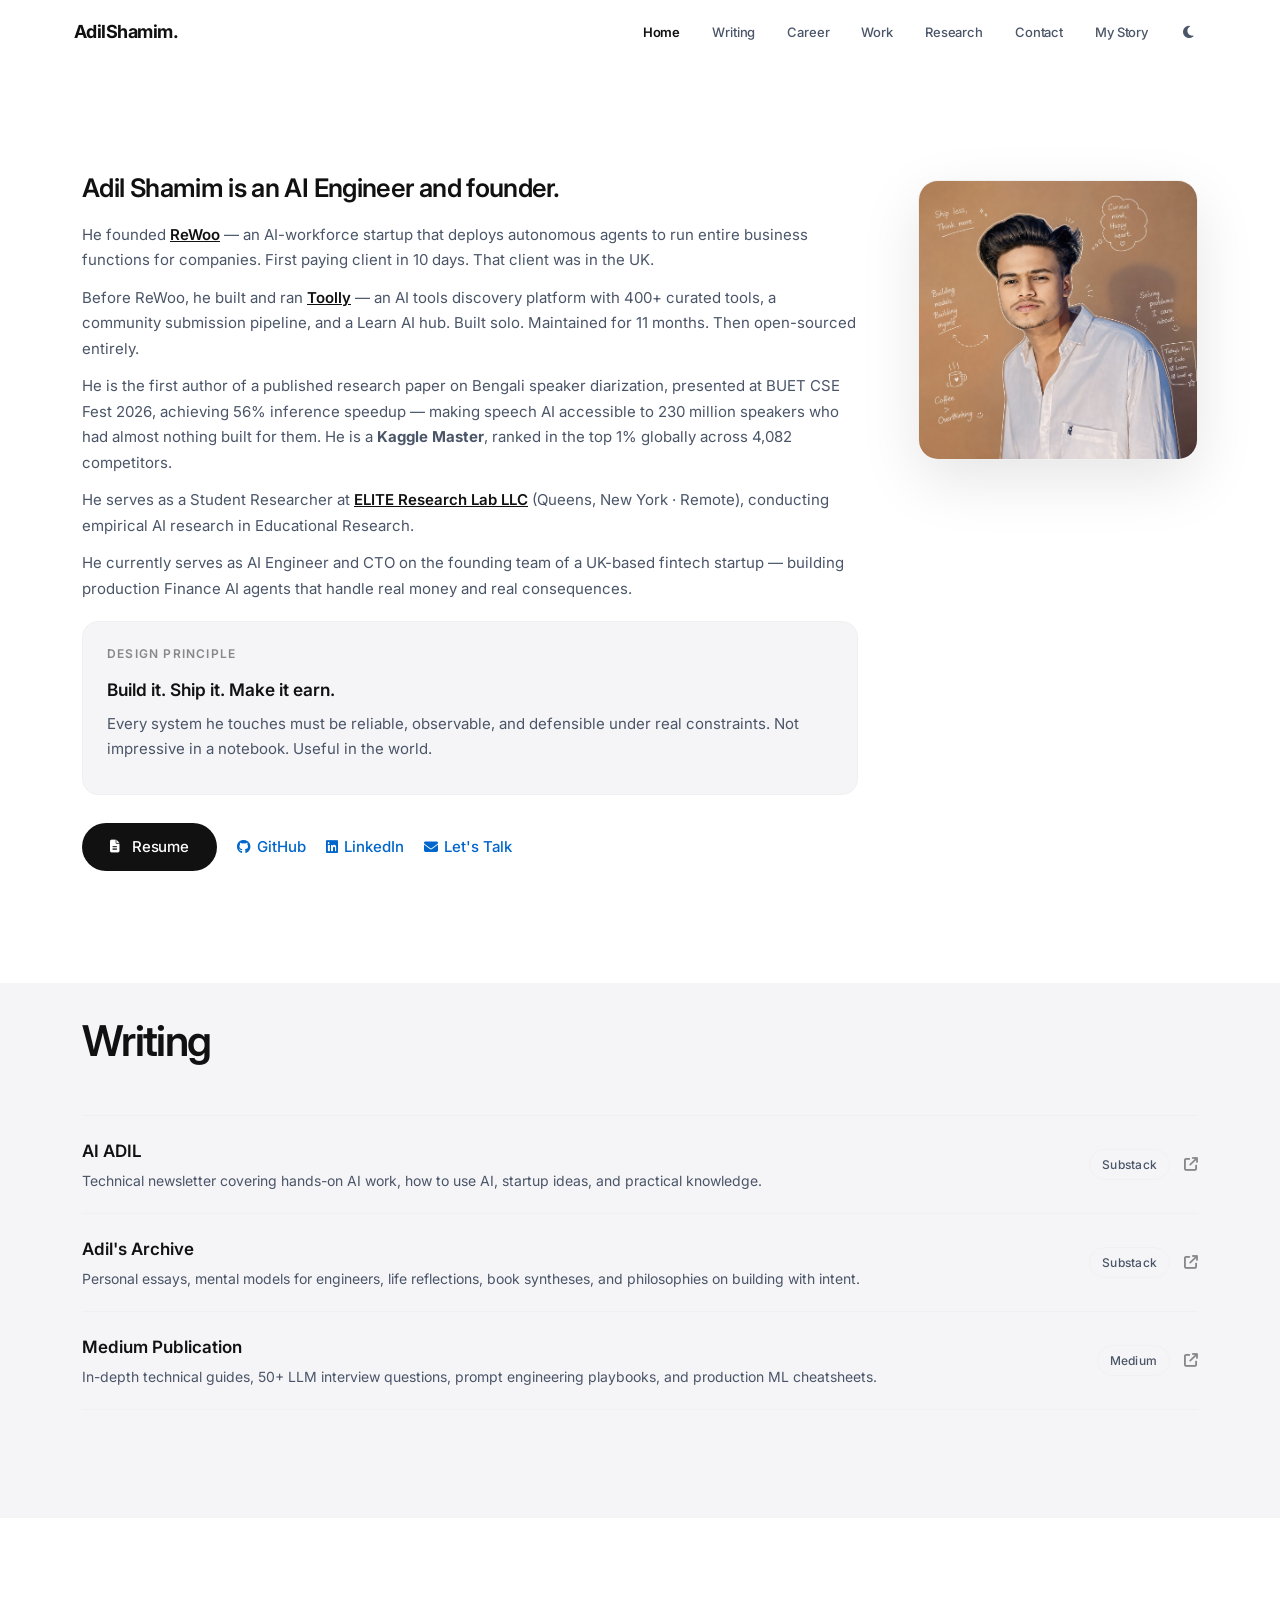
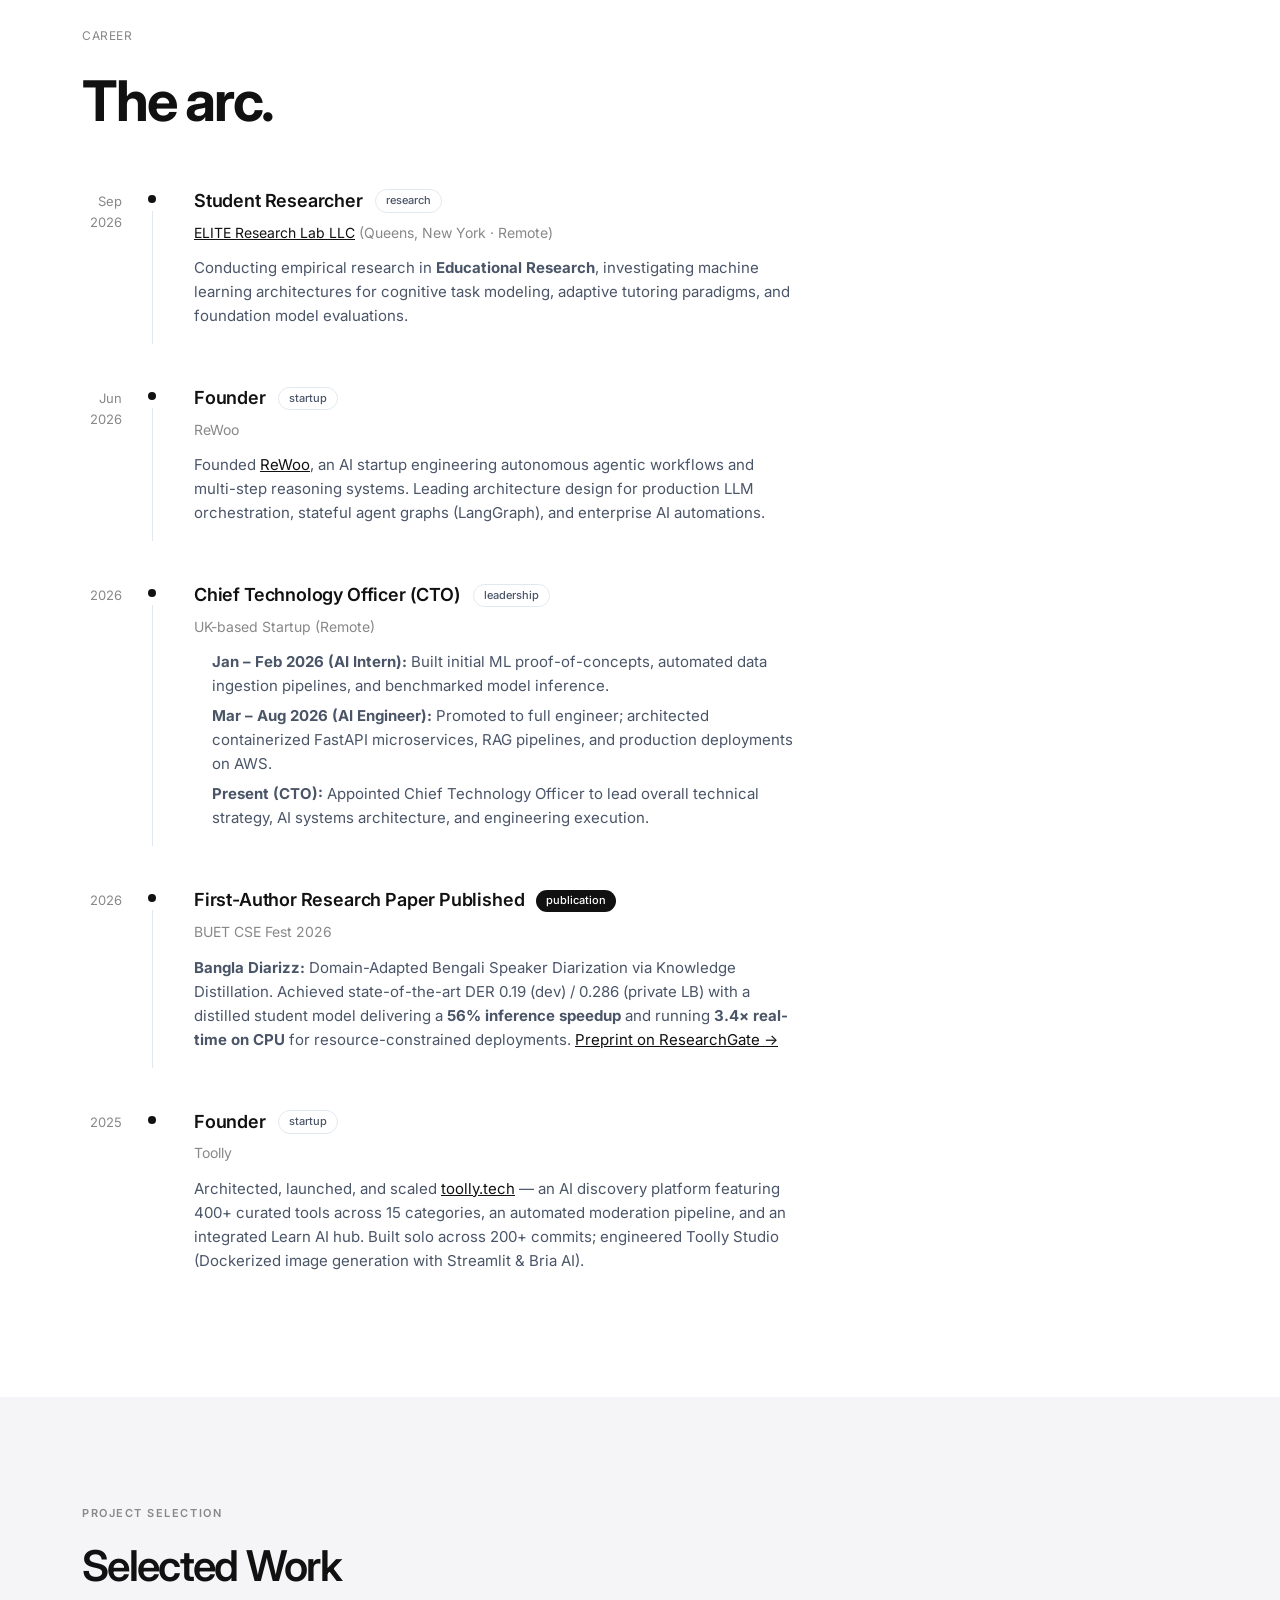
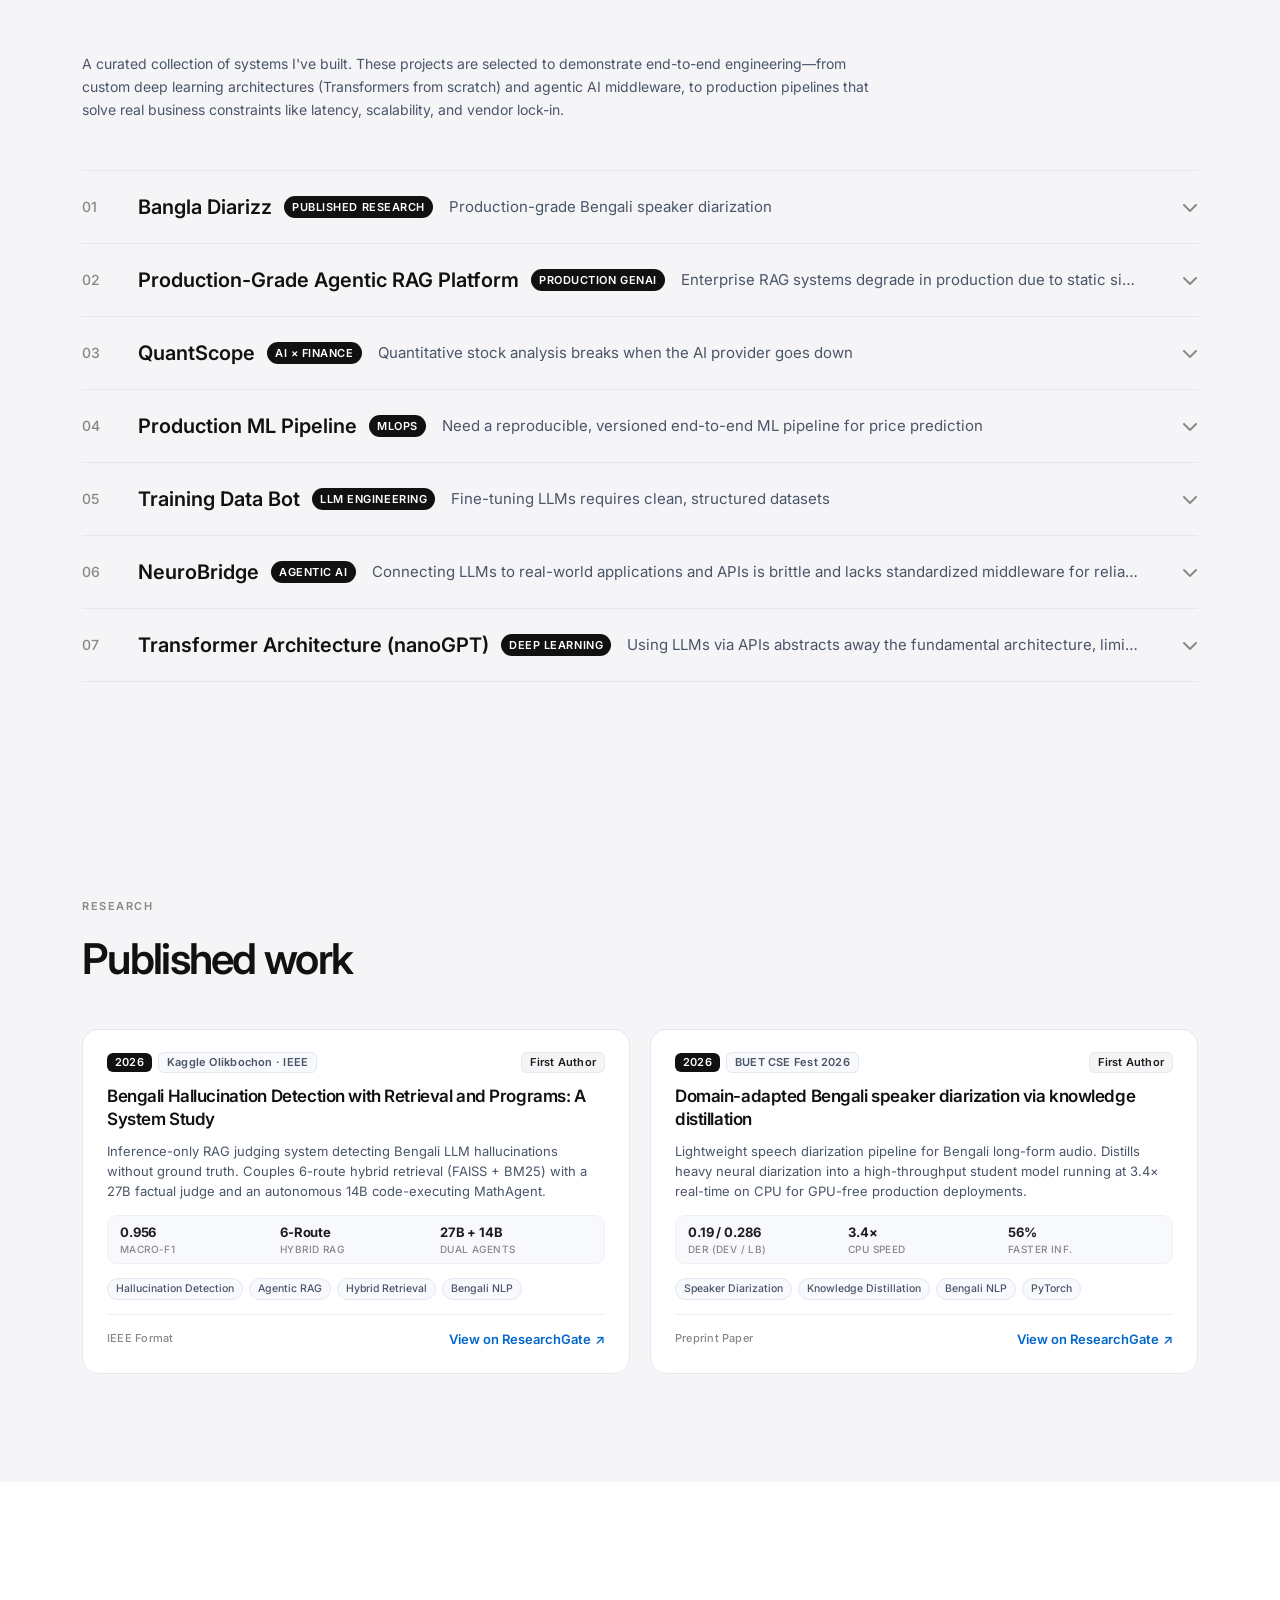
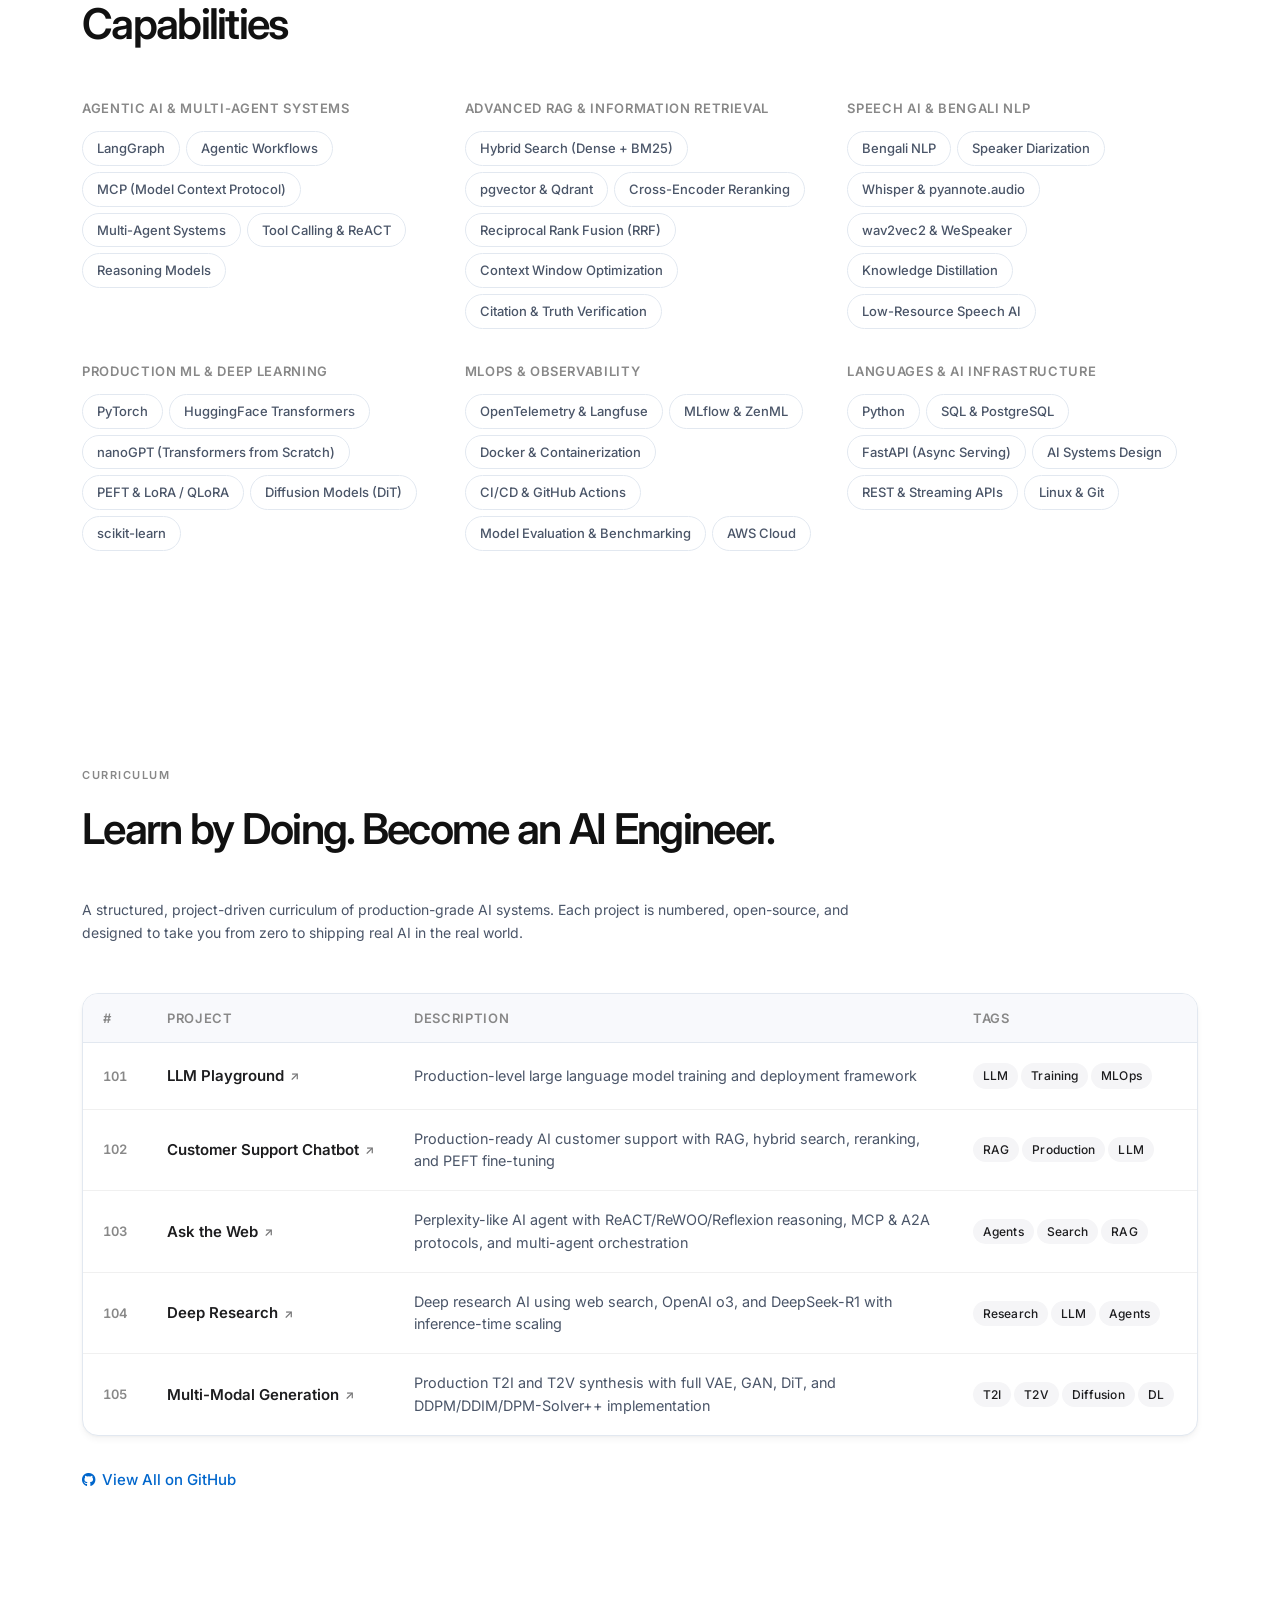
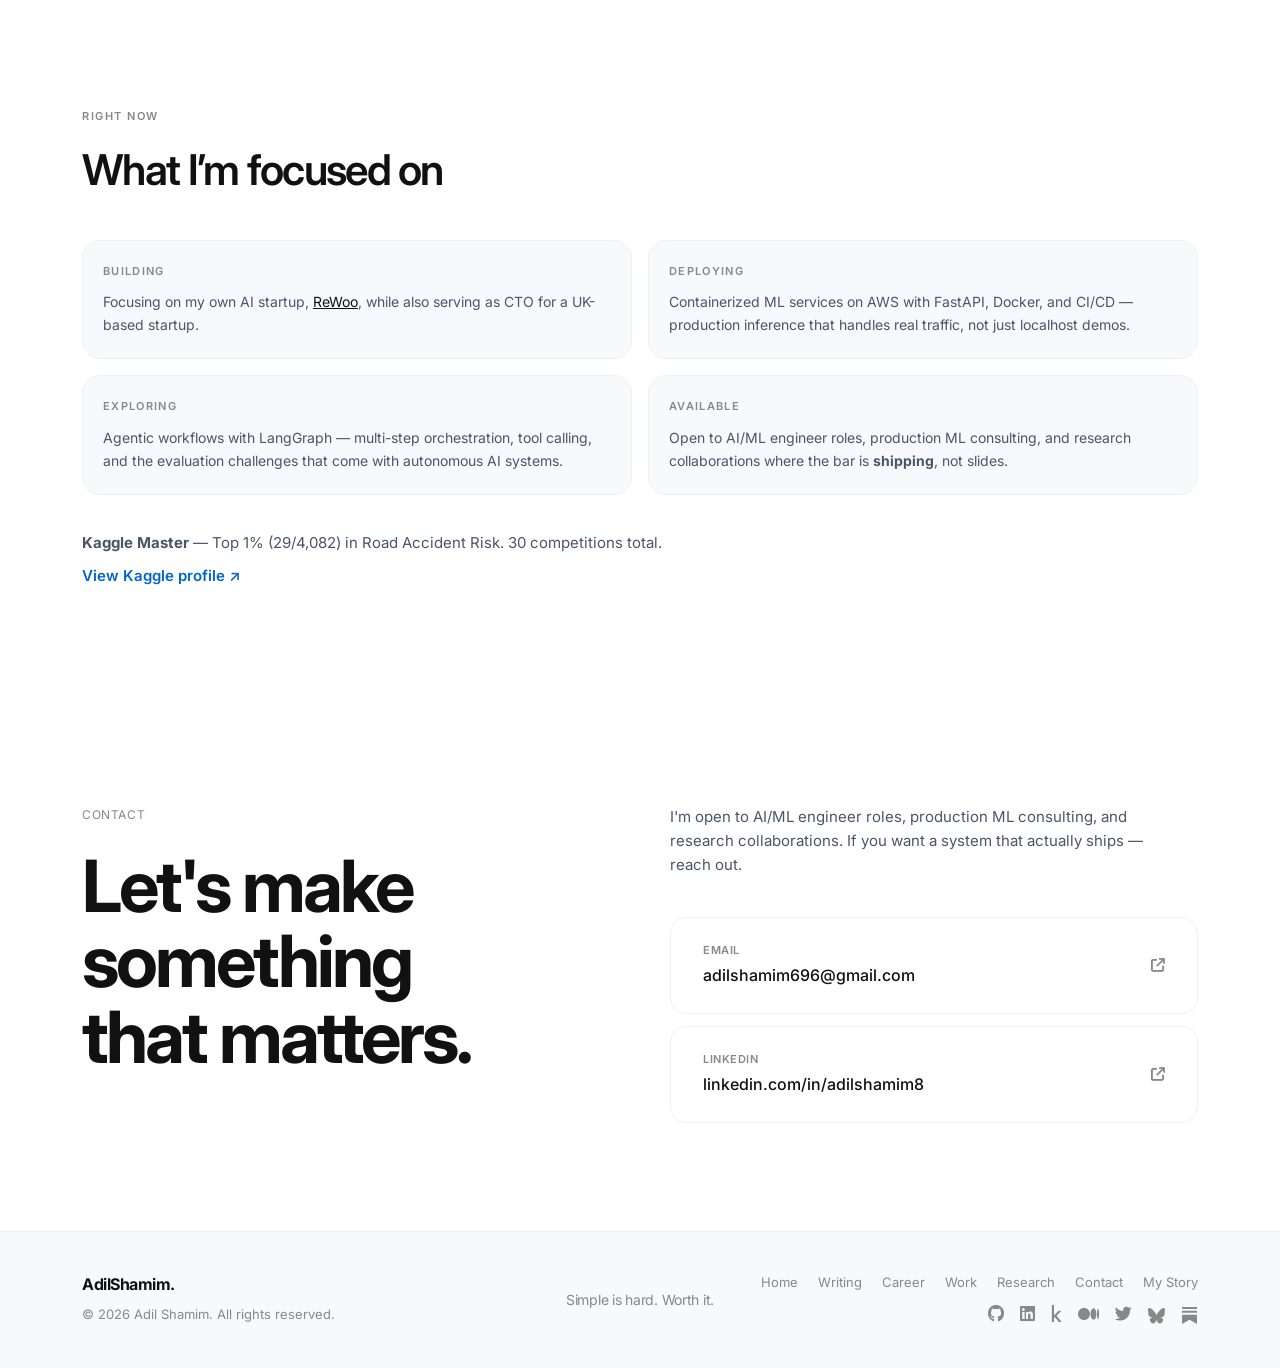
==== commit 0dc17ea1: "Add files via upload" ====
--- a/index.html
+++ b/index.html
@@ -32,7 +32,7 @@
         href="https://fonts.googleapis.com/css2?family=Inter:wght@400;500;600;700&family=Newsreader:ital,opsz,wght@0,6..72,400;0,6..72,600;1,6..72,400&display=swap"
         rel="stylesheet">
     <link rel="stylesheet" href="https://cdnjs.cloudflare.com/ajax/libs/font-awesome/6.4.0/css/all.min.css">
-    <link rel="stylesheet" href="assets/css/styles.css?v=2.2">
+    <link rel="stylesheet" href="assets/css/styles.css?v=2.5">
     <link rel="stylesheet" href="assets/css/chatbot.css">
     <link rel="icon" href="assets/images/Adil.jpeg" type="image/jpeg">
     <link rel="shortcut icon" href="assets/images/Adil.jpeg" type="image/jpeg">
@@ -336,8 +336,8 @@
                         <li><strong>Bangla Diarizz</strong> — Production-grade Bengali speaker diarization. DER 0.19
                             (dev) / 0.286 (private LB). 56% inference speedup. <a
                                 href="https://github.com/AdilShamim8/Bangla-Diarizz">GitHub</a></li>
-                        <li><strong>Production-Grade RAG</strong> — Multi-provider RAG pipeline with Qdrant, idempotent
-                            ingestion. <a href="https://github.com/AdilShamim8/Production-grade-RAG">GitHub</a></li>
+                        <li><strong>Production-Grade Agentic RAG Platform</strong> — Hybrid retrieval (pgvector + BM25 RRF), cross-encoder reranking, SQL-layer RBAC, OpenTelemetry &amp; Langfuse. <a
+                                href="https://github.com/AdilShamim8/Production-Grade-Agentic-RAG-Platform">GitHub</a></li>
                         <li><strong>QuantScope</strong> — Quantitative stock analysis, 6-provider LLM fallback, 33
                             tests. <a href="https://github.com/AdilShamim8/QuantScope">GitHub</a></li>
                         <li><strong>Production ML Pipeline</strong> — ZenML + MLflow end-to-end pipeline, Dockerized
@@ -359,31 +359,87 @@
             <div class="container">
                 <p class="sj-section-eyebrow">Research</p>
                 <h2 id="research-heading" class="section-title sj-section-title-tight">Published work</h2>
-                <article class="sj-research-card reveal">
-                    <div class="sj-research-meta">
-                        <span>2026</span>
-                        <span>BUET CSE Fest 2026</span>
-                        <span>First author</span>
-                        <span>Speech · low-resource AI</span>
-                    </div>
-                    <h3 class="sj-research-title">Domain-adapted Bengali speaker diarization via knowledge distillation
-                    </h3>
-                    <p class="sj-research-abstract">A lightweight pipeline for Bengali long-form audio that reaches
-                        <strong>DER 0.19 (dev) / 0.286 (private LB)</strong>, with a distilled student model that runs
-                        at <strong>3.4× real-time on
-                            CPU</strong> and roughly <strong>56% faster inference</strong> than the baseline — aimed at
-                        deployments without heavy GPU infrastructure.
-                    </p>
-                    <div class="sj-research-tags">
-                        <span>Speaker diarization</span>
-                        <span>Knowledge distillation</span>
-                        <span>Bengali NLP</span>
-                        <span>PyTorch</span>
-                    </div>
-                    <a href="https://www.researchgate.net/publication/401194830_Bangla_Diarizz_Domain-Adapted_Speaker_Diarization_for_Bengali_Long-Form_Audio"
-                        class="sj-research-link" target="_blank" rel="noopener">Preprint on ResearchGate <span
-                            aria-hidden="true">↗</span></a>
-                </article>
+                <div class="sj-research-cards">
+                    <article class="sj-research-card reveal">
+                        <div class="sj-research-header">
+                            <div class="sj-research-badges">
+                                <span class="sj-badge sj-badge-year">2026</span>
+                                <span class="sj-badge sj-badge-venue">Kaggle Olikbochon · IEEE</span>
+                            </div>
+                            <span class="sj-badge sj-badge-role">First Author</span>
+                        </div>
+                        <h3 class="sj-research-title">Bengali Hallucination Detection with Retrieval and Programs: A System Study</h3>
+                        <p class="sj-research-abstract">Inference-only RAG judging system detecting Bengali LLM hallucinations without ground truth. Couples 6-route hybrid retrieval (FAISS + BM25) with a 27B factual judge and an autonomous 14B code-executing MathAgent.</p>
+                        <div class="sj-research-stats">
+                            <div class="sj-stat-item">
+                                <span class="sj-stat-val">0.956</span>
+                                <span class="sj-stat-lbl">Macro-F1</span>
+                            </div>
+                            <div class="sj-stat-item">
+                                <span class="sj-stat-val">6-Route</span>
+                                <span class="sj-stat-lbl">Hybrid RAG</span>
+                            </div>
+                            <div class="sj-stat-item">
+                                <span class="sj-stat-val">27B + 14B</span>
+                                <span class="sj-stat-lbl">Dual Agents</span>
+                            </div>
+                        </div>
+                        <div class="sj-research-tags">
+                            <span>Hallucination Detection</span>
+                            <span>Agentic RAG</span>
+                            <span>Hybrid Retrieval</span>
+                            <span>Bengali NLP</span>
+                        </div>
+                        <div class="sj-research-footer">
+                            <span class="sj-research-doc-type">IEEE Format</span>
+                            <a href="https://www.researchgate.net/publication/414015409_Bengali_Hallucination_Detection_with_Retrieval_and_Programs_A_System_Study"
+                                class="sj-research-link" target="_blank" rel="noopener">
+                                <span>View on ResearchGate</span>
+                                <span class="sj-link-arrow" aria-hidden="true">↗</span>
+                            </a>
+                        </div>
+                    </article>
+
+                    <article class="sj-research-card reveal">
+                        <div class="sj-research-header">
+                            <div class="sj-research-badges">
+                                <span class="sj-badge sj-badge-year">2026</span>
+                                <span class="sj-badge sj-badge-venue">BUET CSE Fest 2026</span>
+                            </div>
+                            <span class="sj-badge sj-badge-role">First Author</span>
+                        </div>
+                        <h3 class="sj-research-title">Domain-adapted Bengali speaker diarization via knowledge distillation</h3>
+                        <p class="sj-research-abstract">Lightweight speech diarization pipeline for Bengali long-form audio. Distills heavy neural diarization into a high-throughput student model running at 3.4× real-time on CPU for GPU-free production deployments.</p>
+                        <div class="sj-research-stats">
+                            <div class="sj-stat-item">
+                                <span class="sj-stat-val">0.19 / 0.286</span>
+                                <span class="sj-stat-lbl">DER (Dev / LB)</span>
+                            </div>
+                            <div class="sj-stat-item">
+                                <span class="sj-stat-val">3.4×</span>
+                                <span class="sj-stat-lbl">CPU Speed</span>
+                            </div>
+                            <div class="sj-stat-item">
+                                <span class="sj-stat-val">56%</span>
+                                <span class="sj-stat-lbl">Faster Inf.</span>
+                            </div>
+                        </div>
+                        <div class="sj-research-tags">
+                            <span>Speaker Diarization</span>
+                            <span>Knowledge Distillation</span>
+                            <span>Bengali NLP</span>
+                            <span>PyTorch</span>
+                        </div>
+                        <div class="sj-research-footer">
+                            <span class="sj-research-doc-type">Preprint Paper</span>
+                            <a href="https://www.researchgate.net/publication/401194830_Bangla_Diarizz_Domain-Adapted_Speaker_Diarization_for_Bengali_Long-Form_Audio"
+                                class="sj-research-link" target="_blank" rel="noopener">
+                                <span>View on ResearchGate</span>
+                                <span class="sj-link-arrow" aria-hidden="true">↗</span>
+                            </a>
+                        </div>
+                    </article>
+                </div>
             </div>
         </section>
 
@@ -395,67 +451,69 @@
                 </div>
                 <div class="skills-grid">
                     <div class="skill-group">
-                        <h3 class="skill-group-title">Production ML Systems</h3>
+                        <h3 class="skill-group-title">Agentic AI &amp; Multi-Agent Systems</h3>
+                        <div class="skill-tags">
+                            <span class="skill-tag">LangGraph</span>
+                            <span class="skill-tag">Agentic Workflows</span>
+                            <span class="skill-tag">MCP (Model Context Protocol)</span>
+                            <span class="skill-tag">Multi-Agent Systems</span>
+                            <span class="skill-tag">Tool Calling &amp; ReACT</span>
+                            <span class="skill-tag">Reasoning Models</span>
+                        </div>
+                    </div>
+                    <div class="skill-group">
+                        <h3 class="skill-group-title">Advanced RAG &amp; Information Retrieval</h3>
+                        <div class="skill-tags">
+                            <span class="skill-tag">Hybrid Search (Dense + BM25)</span>
+                            <span class="skill-tag">pgvector &amp; Qdrant</span>
+                            <span class="skill-tag">Cross-Encoder Reranking</span>
+                            <span class="skill-tag">Reciprocal Rank Fusion (RRF)</span>
+                            <span class="skill-tag">Context Window Optimization</span>
+                            <span class="skill-tag">Citation &amp; Truth Verification</span>
+                        </div>
+                    </div>
+                    <div class="skill-group">
+                        <h3 class="skill-group-title">Speech AI &amp; Bengali NLP</h3>
+                        <div class="skill-tags">
+                            <span class="skill-tag">Bengali NLP</span>
+                            <span class="skill-tag">Speaker Diarization</span>
+                            <span class="skill-tag">Whisper &amp; pyannote.audio</span>
+                            <span class="skill-tag">wav2vec2 &amp; WeSpeaker</span>
+                            <span class="skill-tag">Knowledge Distillation</span>
+                            <span class="skill-tag">Low-Resource Speech AI</span>
+                        </div>
+                    </div>
+                    <div class="skill-group">
+                        <h3 class="skill-group-title">Production ML &amp; Deep Learning</h3>
                         <div class="skill-tags">
                             <span class="skill-tag">PyTorch</span>
                             <span class="skill-tag">HuggingFace Transformers</span>
+                            <span class="skill-tag">nanoGPT (Transformers from Scratch)</span>
+                            <span class="skill-tag">PEFT &amp; LoRA / QLoRA</span>
+                            <span class="skill-tag">Diffusion Models (DiT)</span>
                             <span class="skill-tag">scikit-learn</span>
-                            <span class="skill-tag">FastAPI</span>
-                            <span class="skill-tag">Docker</span>
-                            <span class="skill-tag">Kubernetes</span>
                         </div>
                     </div>
                     <div class="skill-group">
-                        <h3 class="skill-group-title">MLOps &amp; Cloud</h3>
+                        <h3 class="skill-group-title">MLOps &amp; Observability</h3>
                         <div class="skill-tags">
-                            <span class="skill-tag">AWS</span>
-                            <span class="skill-tag">MLflow</span>
-                            <span class="skill-tag">ZenML</span>
-                            <span class="skill-tag">CI/CD</span>
-                            <span class="skill-tag">Monitoring</span>
-                            <span class="skill-tag">Drift Detection</span>
+                            <span class="skill-tag">OpenTelemetry &amp; Langfuse</span>
+                            <span class="skill-tag">MLflow &amp; ZenML</span>
+                            <span class="skill-tag">Docker &amp; Containerization</span>
+                            <span class="skill-tag">CI/CD &amp; GitHub Actions</span>
+                            <span class="skill-tag">Model Evaluation &amp; Benchmarking</span>
+                            <span class="skill-tag">AWS Cloud</span>
                         </div>
                     </div>
                     <div class="skill-group">
-                        <h3 class="skill-group-title">GenAI &amp; LLM Systems</h3>
-                        <div class="skill-tags">
-                            <span class="skill-tag">LangChain</span>
-                            <span class="skill-tag">LangGraph</span>
-                            <span class="skill-tag">Agentic AI</span>
-                            <span class="skill-tag">RAG Pipelines</span>
-                            <span class="skill-tag">Prompt Engineering</span>
-                            <span class="skill-tag">Evaluation Frameworks</span>
-                        </div>
-                    </div>
-                    <div class="skill-group">
-                        <h3 class="skill-group-title">Languages &amp; Infrastructure</h3>
+                        <h3 class="skill-group-title">Languages &amp; AI Infrastructure</h3>
                         <div class="skill-tags">
                             <span class="skill-tag">Python</span>
-                            <span class="skill-tag">SQL</span>
-                            <span class="skill-tag">PostgreSQL</span>
-                            <span class="skill-tag">Git</span>
-                            <span class="skill-tag">Linux</span>
-                            <span class="skill-tag">REST APIs</span>
-                        </div>
-                    </div>
-                    <div class="skill-group">
-                        <h3 class="skill-group-title">Data &amp; Search</h3>
-                        <div class="skill-tags">
-                            <span class="skill-tag">Vector Databases</span>
-                            <span class="skill-tag">Qdrant</span>
-                            <span class="skill-tag">Embeddings</span>
-                            <span class="skill-tag">Semantic Search</span>
-                        </div>
-                    </div>
-                    <div class="skill-group">
-                        <h3 class="skill-group-title">Domain Specialization</h3>
-                        <div class="skill-tags">
-                            <span class="skill-tag">Bengali NLP</span>
-                            <span class="skill-tag">Speaker Diarization</span>
-                            <span class="skill-tag">Low-Resource Speech AI</span>
-                            <span class="skill-tag">Audio ML</span>
-                            <span class="skill-tag">Computer Vision</span>
-                            <span class="skill-tag">OpenCV</span>
+                            <span class="skill-tag">SQL &amp; PostgreSQL</span>
+                            <span class="skill-tag">FastAPI (Async Serving)</span>
+                            <span class="skill-tag">AI Systems Design</span>
+                            <span class="skill-tag">REST &amp; Streaming APIs</span>
+                            <span class="skill-tag">Linux &amp; Git</span>
                         </div>
                     </div>
                 </div>
@@ -674,8 +732,8 @@
         </div>
     </footer>
 
-    <script src="assets/js/script.js" defer></script>
-    <script src="assets/js/chatbot.js" defer></script>
+    <script src="assets/js/script.js?v=2.0" defer></script>
+    <script src="assets/js/chatbot.js?v=2.1" defer></script>
 </body>
 
 </html>
--- a/assets/css/styles.css
+++ b/assets/css/styles.css
@@ -1263,8 +1263,8 @@
 /* ===== SKILLS GRID ===== */
 .skills-grid {
     display: grid;
-    grid-template-columns: repeat(auto-fill, minmax(180px, 1fr));
-    gap: 28px;
+    grid-template-columns: repeat(3, 1fr);
+    gap: 32px 32px;
 }
 
 .skill-group {
@@ -2133,7 +2133,8 @@
     }
 
     .skills-grid {
-        grid-template-columns: repeat(5, 1fr);
+        grid-template-columns: repeat(3, 1fr);
+        gap: 32px;
     }
 
     .section {
@@ -2176,7 +2177,8 @@
     }
 
     .skills-grid {
-        grid-template-columns: repeat(5, 1fr);
+        grid-template-columns: repeat(3, 1fr);
+        gap: 32px;
     }
 
     .story-highlights {
@@ -3355,66 +3357,233 @@
     background: var(--bg-secondary);
 }
 
+.sj-research-cards {
+    display: grid;
+    grid-template-columns: repeat(2, minmax(0, 1fr));
+    gap: 20px;
+    align-items: stretch;
+}
+
 .sj-research-card {
-    max-width: 800px;
-    padding: 28px 28px 26px;
-    border-radius: 20px;
+    width: 100%;
+    padding: 22px 24px;
+    border-radius: 16px;
     border: 1px solid var(--border);
     background: var(--card-bg);
-}
-
-.sj-research-meta {
-    display: flex;
+    display: flex;
+    flex-direction: column;
+    position: relative;
+    transition: transform 0.22s cubic-bezier(0.16, 1, 0.3, 1),
+                border-color 0.22s ease,
+                box-shadow 0.22s ease;
+}
+
+.sj-research-card:hover {
+    border-color: var(--accent);
+    transform: translateY(-2px);
+    box-shadow: 0 10px 28px rgba(0, 0, 0, 0.04), 0 2px 6px rgba(0, 0, 0, 0.02);
+}
+
+[data-theme="dark"] .sj-research-card:hover {
+    box-shadow: 0 10px 30px rgba(0, 0, 0, 0.4), 0 0 20px var(--accent-glow);
+}
+
+.sj-research-header {
+    display: flex;
+    align-items: center;
+    justify-content: space-between;
+    gap: 10px;
+    margin-bottom: 12px;
+}
+
+.sj-research-badges {
+    display: flex;
+    align-items: center;
+    gap: 6px;
     flex-wrap: wrap;
-    gap: 8px 16px;
-    font-size: 0.75rem;
+}
+
+.sj-badge {
+    font-size: 0.6875rem;
+    font-weight: 600;
+    line-height: 1;
+    padding: 4px 8px;
+    border-radius: 6px;
+    letter-spacing: 0.02em;
+}
+
+.sj-badge-year {
+    background: var(--text);
+    color: var(--bg);
+}
+
+.sj-badge-venue {
+    background: var(--bg-secondary);
+    color: var(--text-secondary);
+    border: 1px solid var(--border);
+}
+
+[data-theme="dark"] .sj-badge-venue {
+    background: rgba(255, 255, 255, 0.05);
+}
+
+.sj-badge-role {
+    background: var(--tag-bg);
+    color: var(--tag-text);
+    border: 1px solid var(--accent-light);
+    white-space: nowrap;
+}
+
+.sj-research-title {
+    font-size: 1.0625rem;
+    font-weight: 600;
+    letter-spacing: -0.025em;
+    line-height: 1.35;
+    color: var(--text);
+    margin-bottom: 10px;
+    min-height: 2.7em;
+}
+
+.sj-research-abstract {
+    font-size: 0.8125rem;
+    line-height: 1.55;
+    color: var(--text-secondary);
+    margin-bottom: 14px;
+    flex-grow: 1;
+}
+
+.sj-research-stats {
+    display: grid;
+    grid-template-columns: repeat(3, 1fr);
+    gap: 8px;
+    padding: 9px 12px;
+    background: var(--bg-secondary);
+    border: 1px solid var(--border-light);
+    border-radius: 10px;
+    margin-bottom: 14px;
+}
+
+[data-theme="dark"] .sj-research-stats {
+    background: rgba(255, 255, 255, 0.02);
+    border-color: var(--border);
+}
+
+.sj-stat-item {
+    display: flex;
+    flex-direction: column;
+    gap: 3px;
+}
+
+.sj-stat-val {
+    font-size: 0.8125rem;
+    font-weight: 700;
+    color: var(--accent);
+    letter-spacing: -0.01em;
+    line-height: 1.2;
+    white-space: nowrap;
+}
+
+.sj-stat-lbl {
+    font-size: 0.625rem;
     font-weight: 500;
     color: var(--text-tertiary);
     text-transform: uppercase;
-    letter-spacing: 0.06em;
-    margin-bottom: 16px;
-}
-
-.sj-research-title {
-    font-size: 1.25rem;
-    font-weight: 600;
-    letter-spacing: -0.03em;
-    line-height: 1.25;
-    color: var(--text);
+    letter-spacing: 0.04em;
+    line-height: 1;
+}
+
+.sj-research-tags {
+    display: flex;
+    flex-wrap: wrap;
+    gap: 6px;
     margin-bottom: 14px;
 }
 
-.sj-research-abstract {
-    font-size: 0.9375rem;
-    line-height: 1.7;
+.sj-research-tags span {
+    font-size: 0.65625rem;
+    font-weight: 500;
+    padding: 3px 8px;
+    border-radius: 999px;
+    border: 1px solid var(--border);
     color: var(--text-secondary);
-    margin-bottom: 18px;
-}
-
-.sj-research-tags {
-    display: flex;
-    flex-wrap: wrap;
-    gap: 8px;
-    margin-bottom: 18px;
-}
-
-.sj-research-tags span {
+    background: var(--bg-secondary);
+    line-height: 1.3;
+}
+
+[data-theme="dark"] .sj-research-tags span {
+    background: rgba(255, 255, 255, 0.03);
+    border-color: var(--border);
+}
+
+.sj-research-footer {
+    display: flex;
+    align-items: center;
+    justify-content: space-between;
+    gap: 12px;
+    margin-top: auto;
+    padding-top: 12px;
+    border-top: 1px solid var(--border-light);
+}
+
+[data-theme="dark"] .sj-research-footer {
+    border-top-color: var(--border);
+}
+
+.sj-research-doc-type {
     font-size: 0.6875rem;
     font-weight: 500;
-    padding: 5px 11px;
-    border-radius: 980px;
-    border: 1px solid var(--border);
-    color: var(--text-secondary);
+    color: var(--text-tertiary);
+    letter-spacing: 0.02em;
 }
 
 .sj-research-link {
-    font-size: 0.875rem;
+    font-size: 0.8125rem;
     font-weight: 600;
     color: var(--accent);
+    display: inline-flex;
+    align-items: center;
+    gap: 4px;
+    white-space: nowrap;
+    transition: color 0.18s ease;
+    padding: 2px 0;
+}
+
+.sj-research-link .sj-link-arrow {
+    transition: transform 0.18s ease;
+    display: inline-block;
 }
 
 .sj-research-link:hover {
     color: var(--accent-hover);
+}
+
+.sj-research-link:hover .sj-link-arrow {
+    transform: translate(2px, -2px);
+}
+
+@media (max-width: 860px) {
+    .sj-research-cards {
+        grid-template-columns: 1fr;
+        gap: 16px;
+    }
+
+    .sj-research-title {
+        min-height: auto;
+    }
+}
+
+@media (max-width: 540px) {
+    .sj-research-footer {
+        flex-direction: column;
+        align-items: flex-start;
+        gap: 10px;
+    }
+}
+
+@media (max-width: 380px) {
+    .sj-research-stats {
+        grid-template-columns: 1fr;
+    }
 }
 
 .sj-section-now .sj-now-grid {
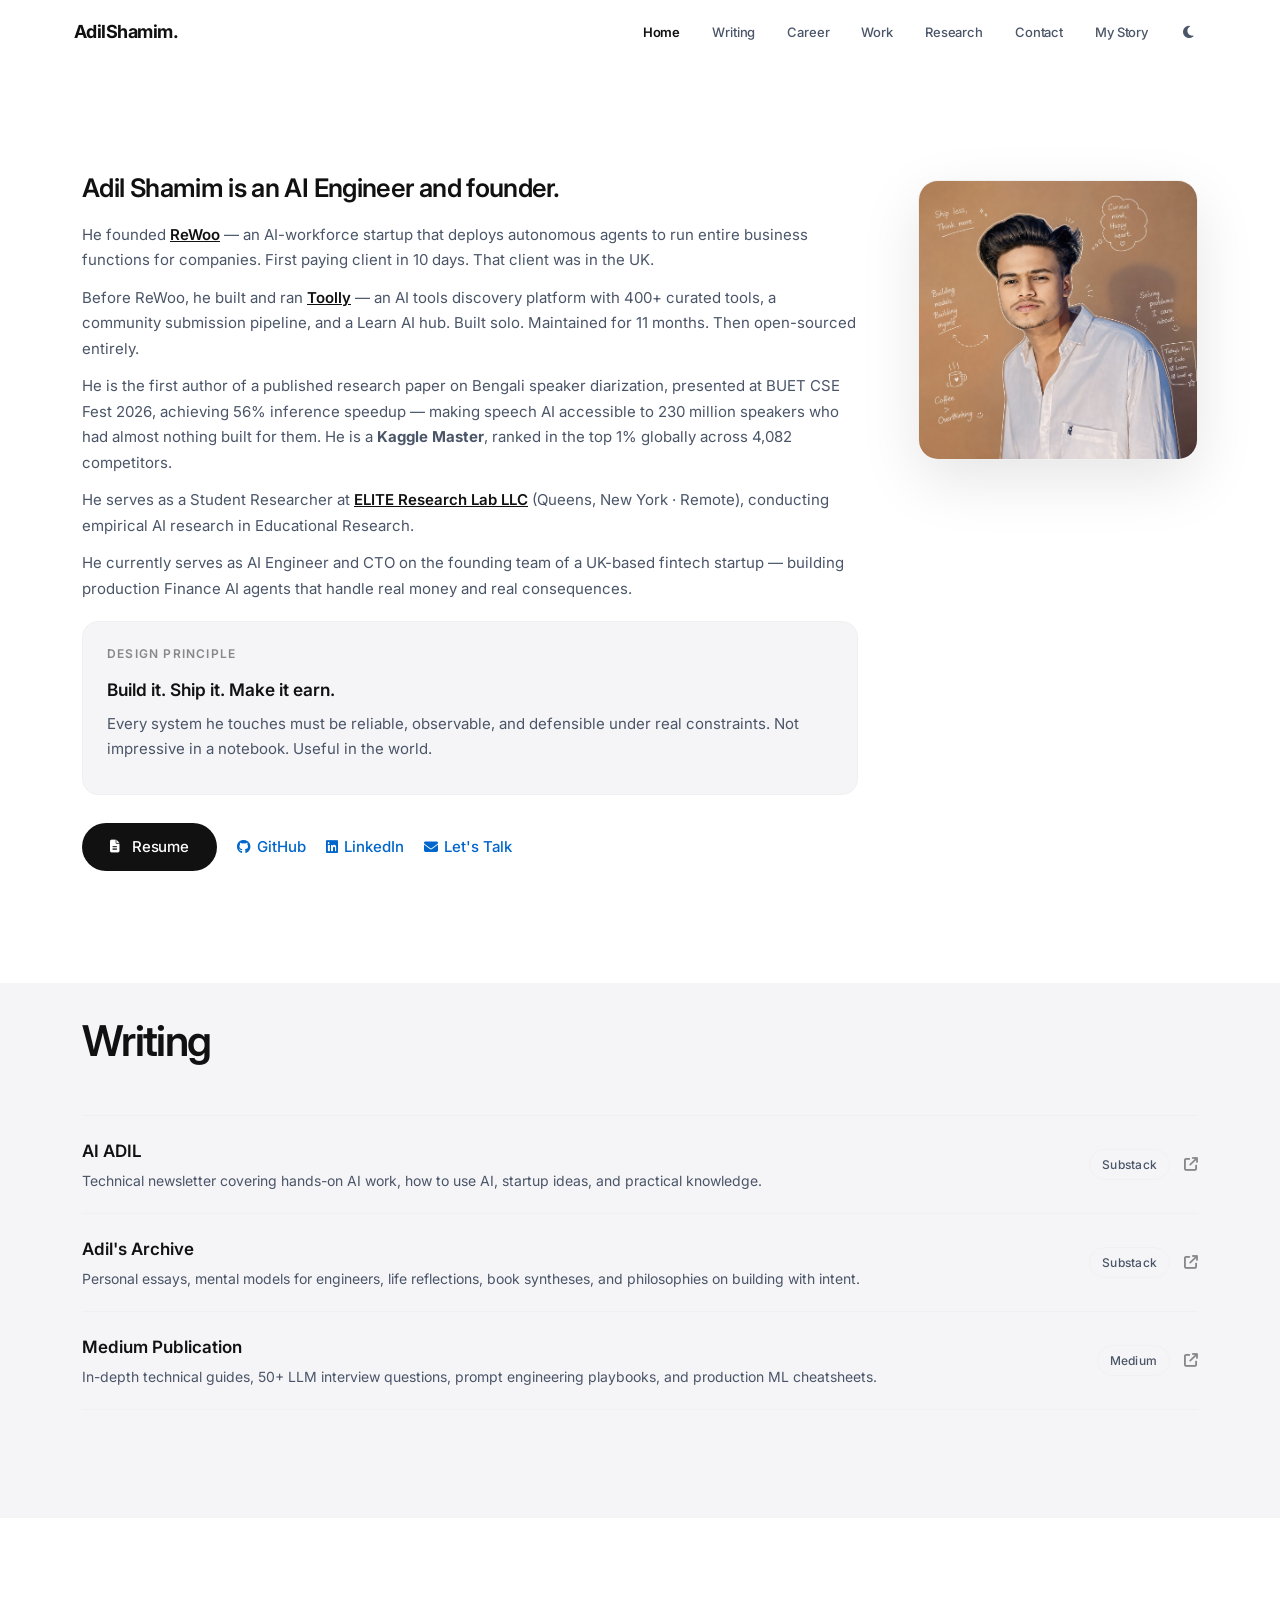
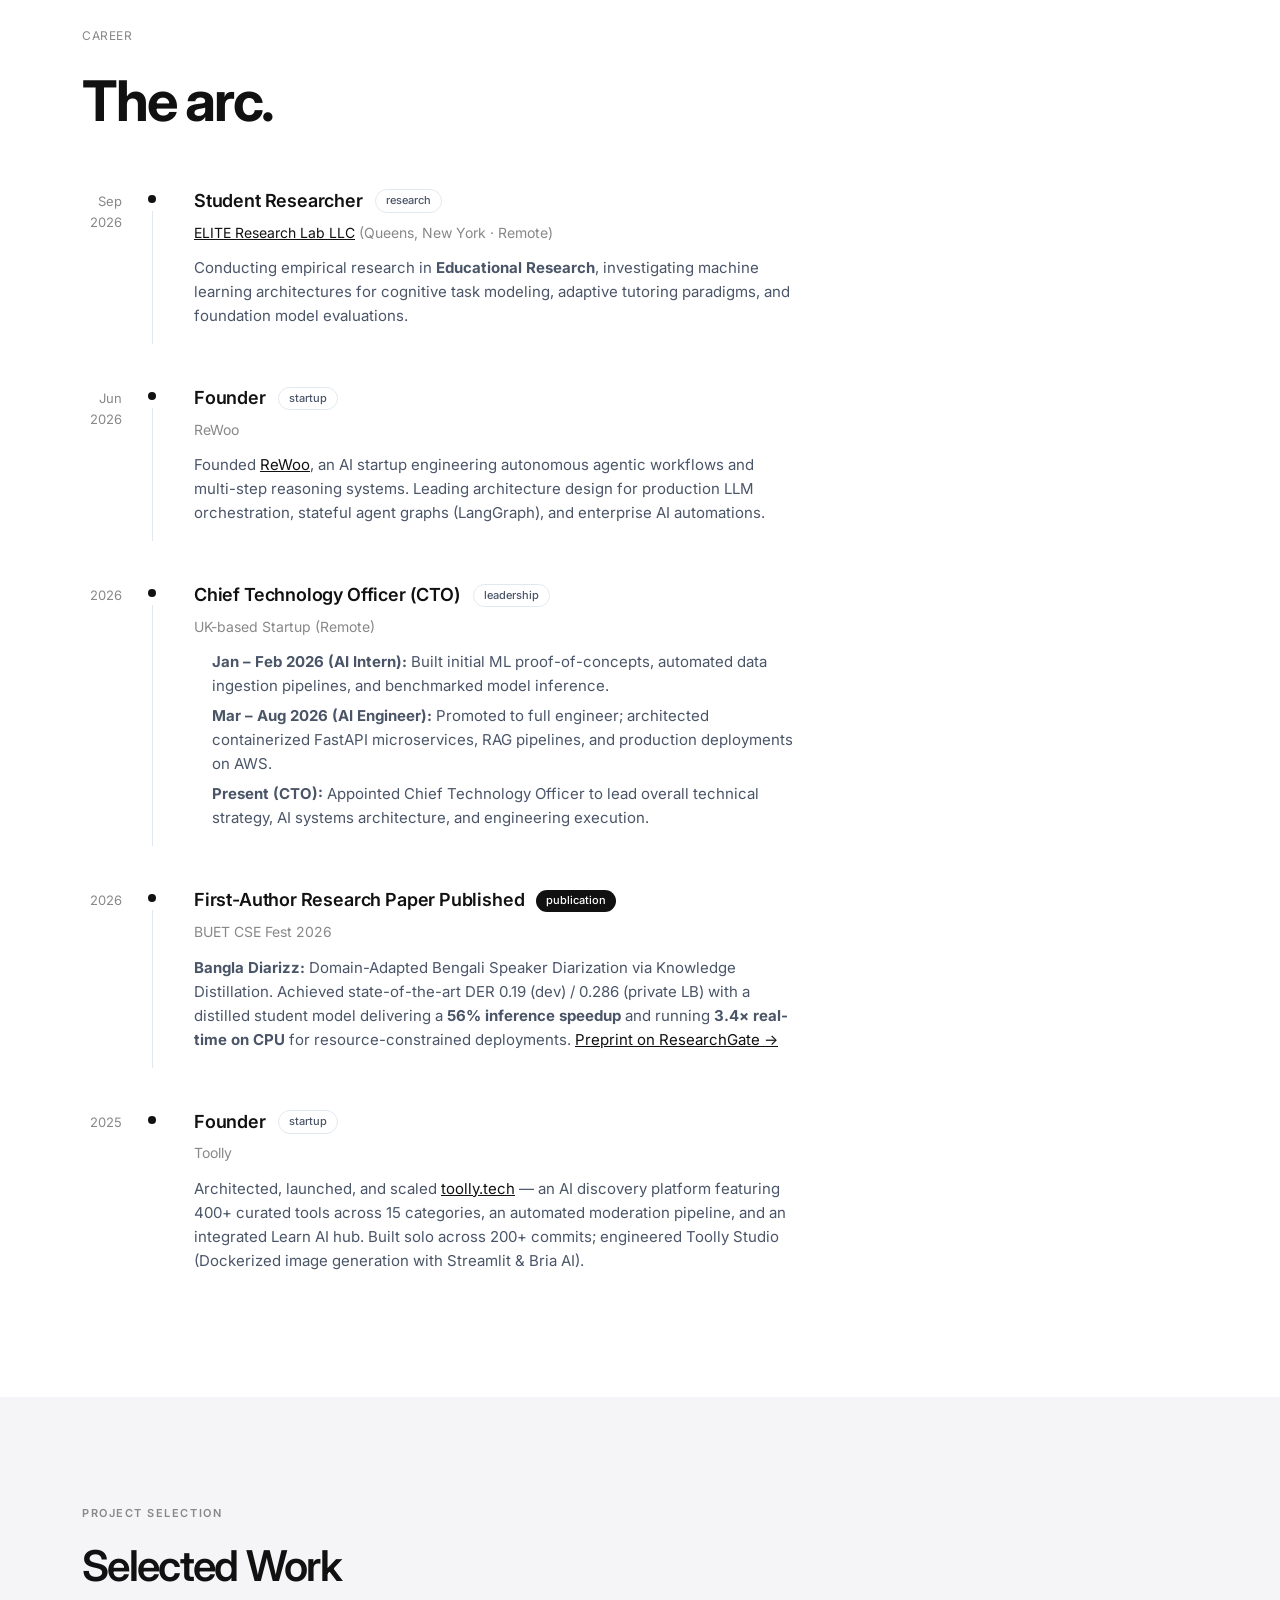
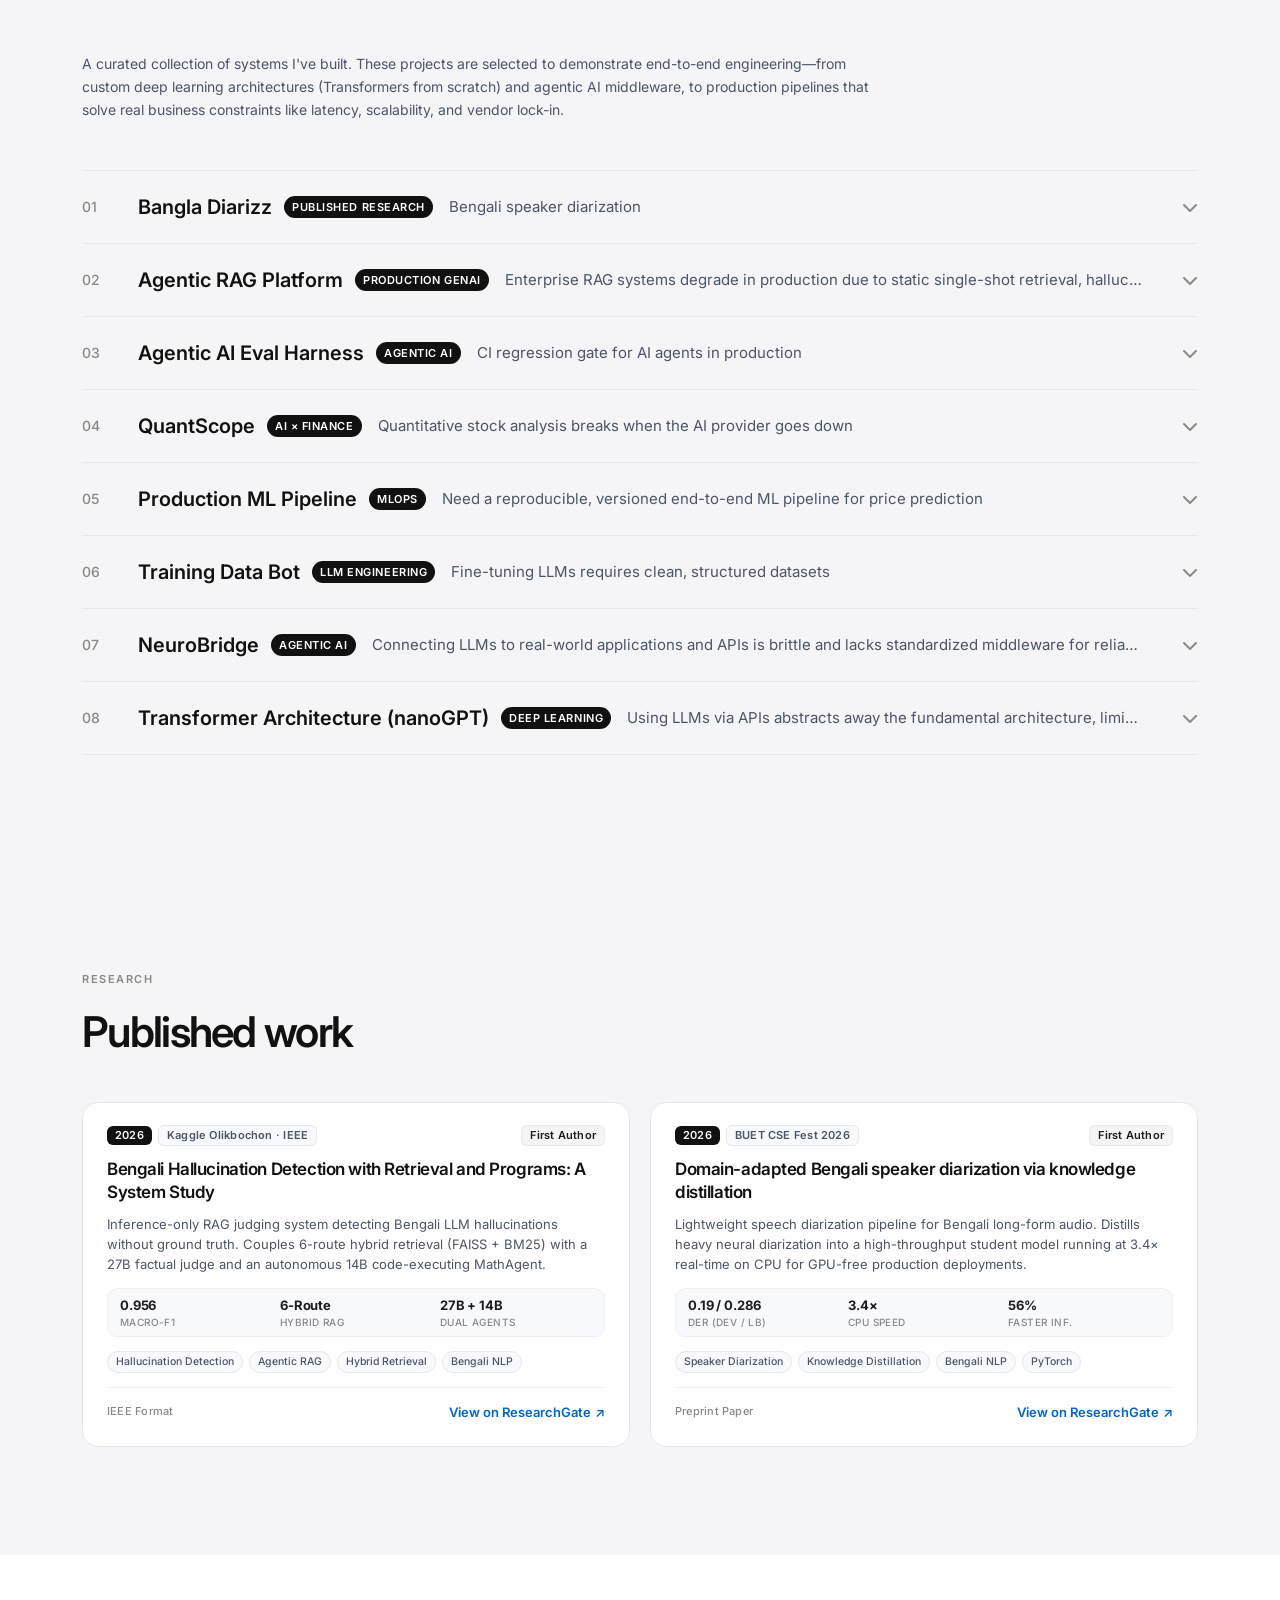
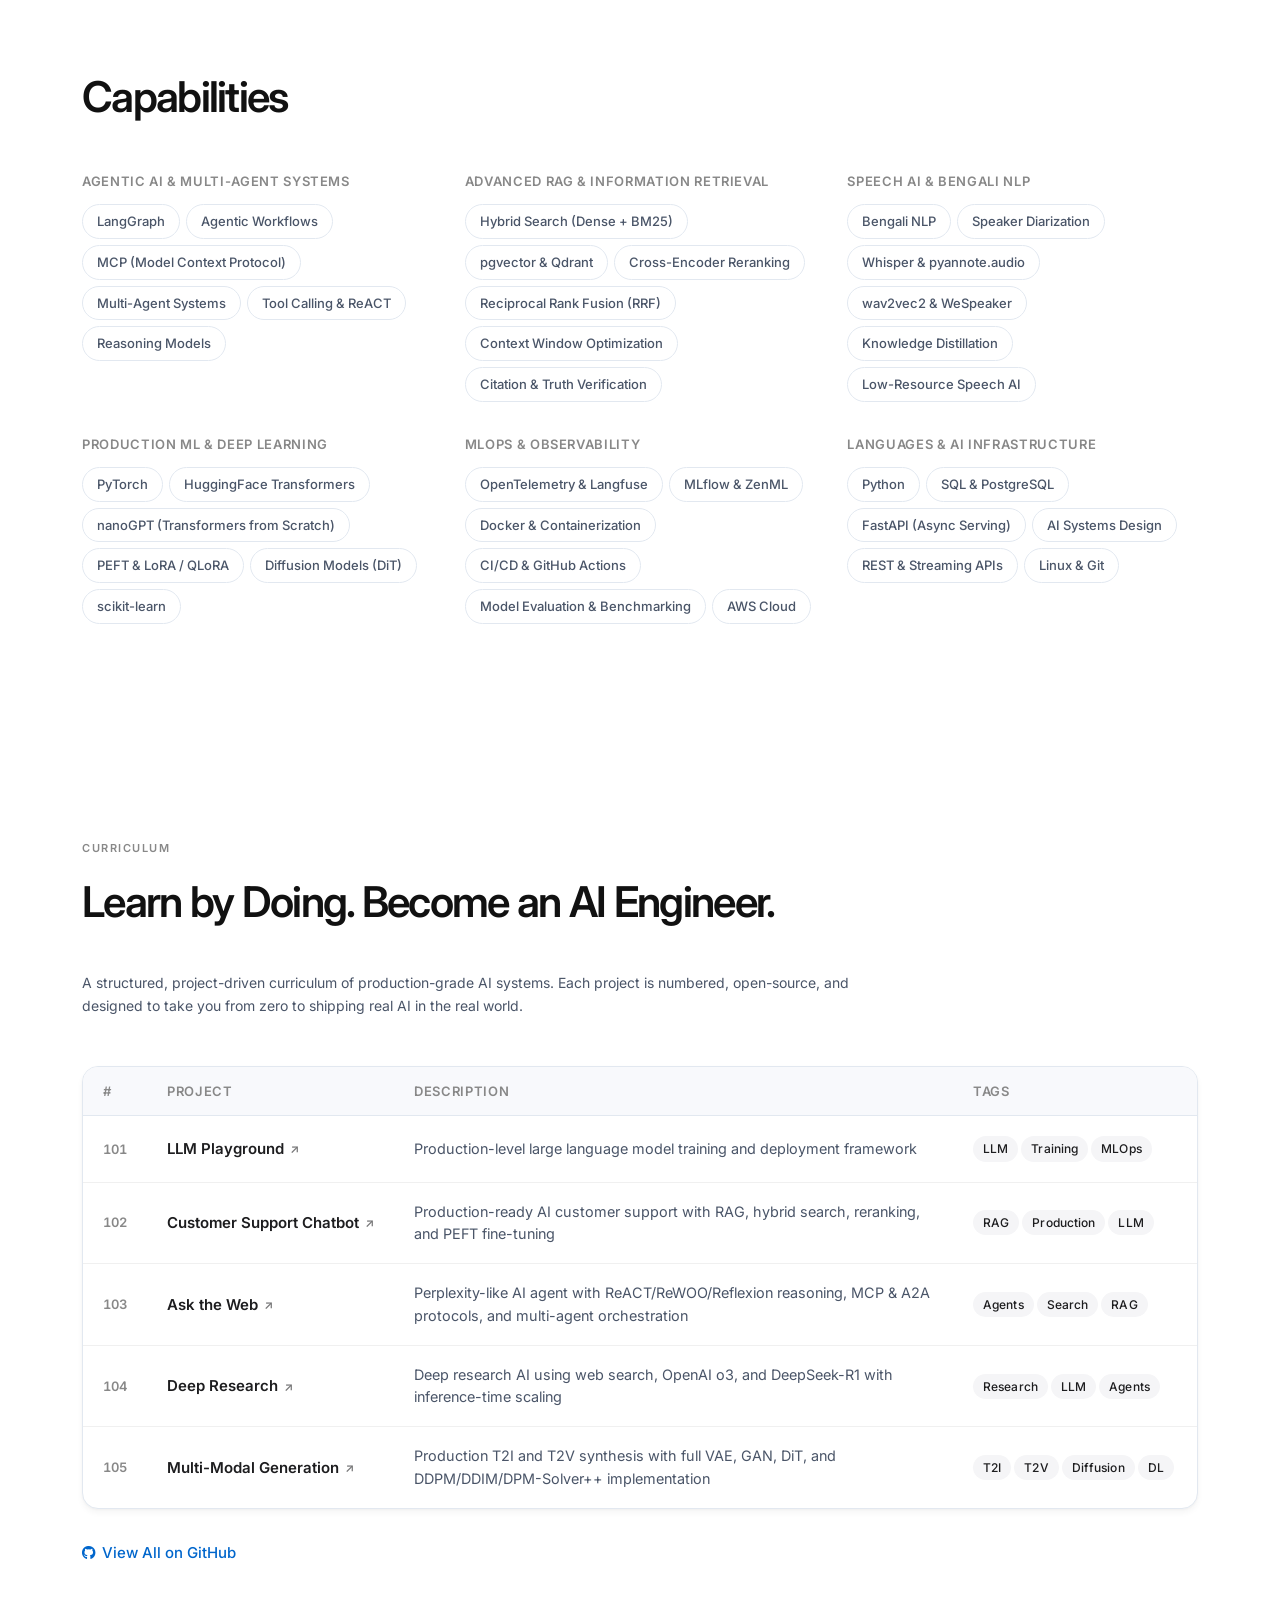
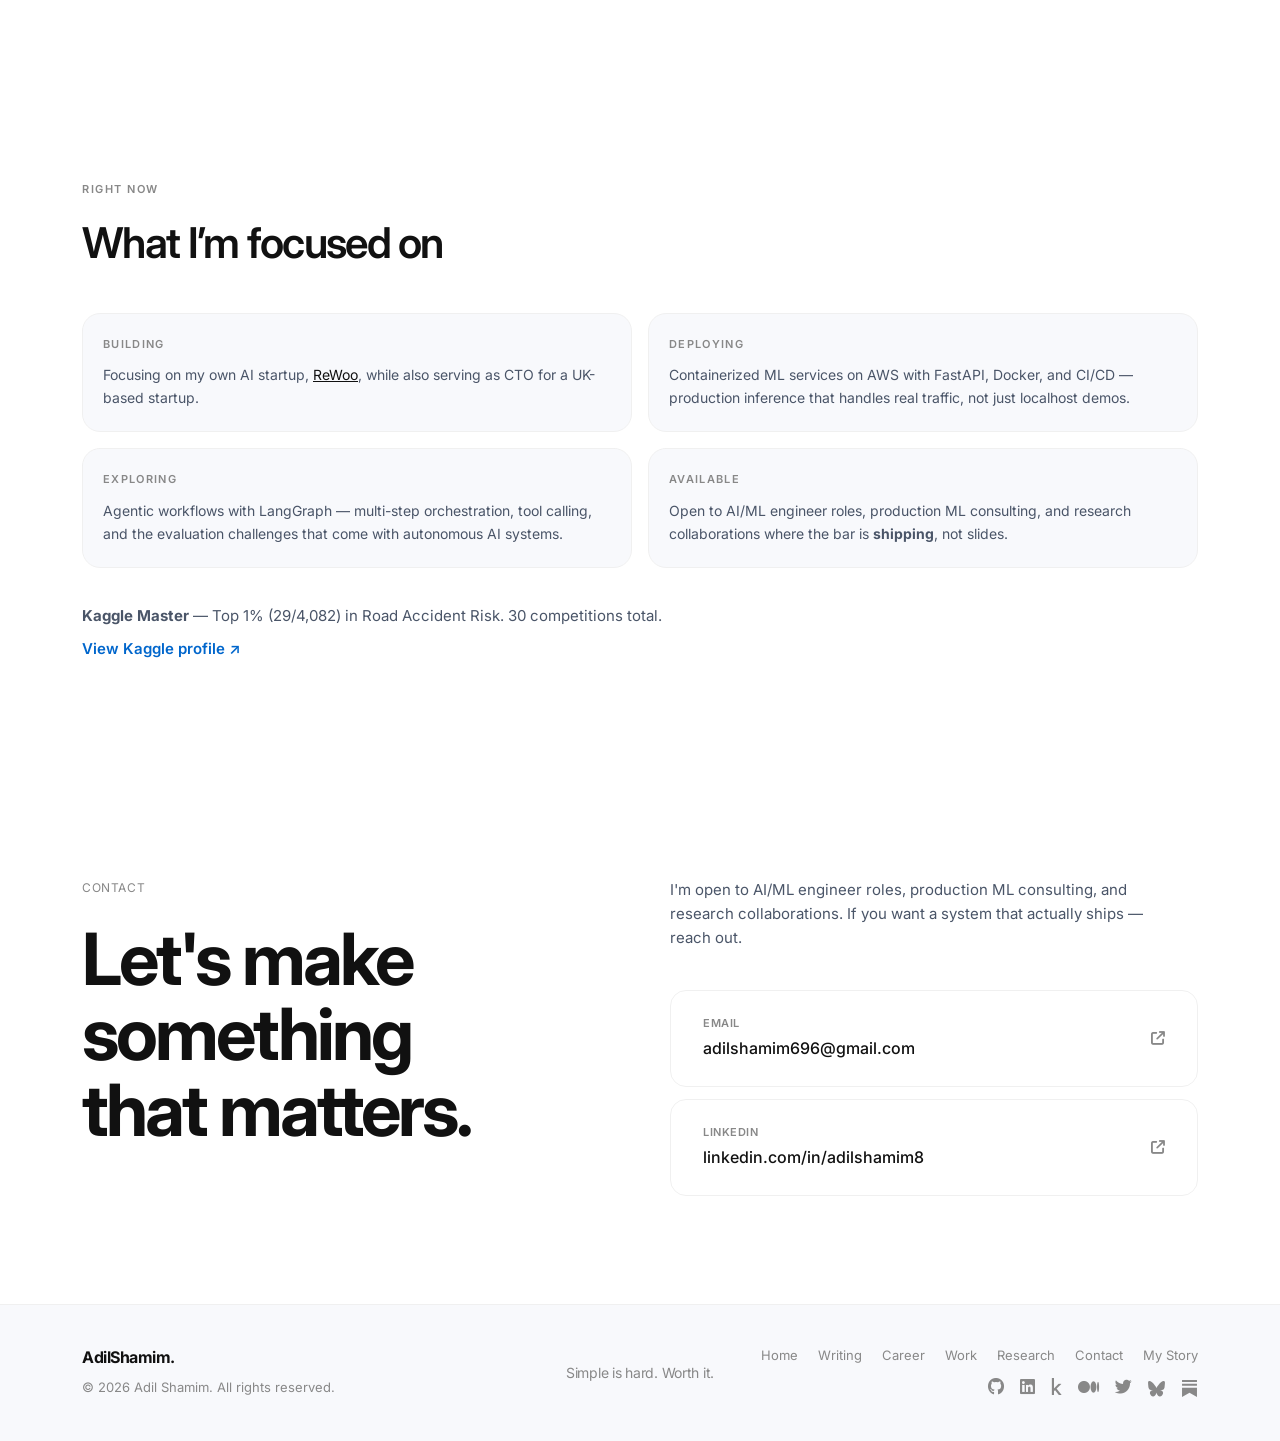
==== commit e618c12b: "Add files via upload" ====
--- a/index.html
+++ b/index.html
@@ -121,7 +121,7 @@
                             <p class="philosophy-text">Every system he touches must be reliable, observable, and defensible under real constraints. Not impressive in a notebook. Useful in the world.</p>
                         </div>
                         <div class="hero-actions fade-in delay-3">
-                            <a href="assets/docs/AdilShamim_Resume.pdf" class="hero-cta" target="_blank"
+                            <a href="assets/docs/AdilShamim_SeniorAIEngineer.pdf" class="hero-cta" target="_blank"
                                 rel="noopener noreferrer"><i class="fas fa-file-alt"></i> Resume</a>
                             <div class="hero-actions-secondary">
                                 <a href="https://github.com/AdilShamim8" class="hero-secondary-cta" target="_blank"
@@ -333,11 +333,13 @@
                 <!-- SEO: noscript fallback for crawlers -->
                 <noscript>
                     <ul>
-                        <li><strong>Bangla Diarizz</strong> — Production-grade Bengali speaker diarization. DER 0.19
+                        <li><strong>Bangla Diarizz</strong> — Bengali speaker diarization. DER 0.19
                             (dev) / 0.286 (private LB). 56% inference speedup. <a
                                 href="https://github.com/AdilShamim8/Bangla-Diarizz">GitHub</a></li>
-                        <li><strong>Production-Grade Agentic RAG Platform</strong> — Hybrid retrieval (pgvector + BM25 RRF), cross-encoder reranking, SQL-layer RBAC, OpenTelemetry &amp; Langfuse. <a
-                                href="https://github.com/AdilShamim8/Production-Grade-Agentic-RAG-Platform">GitHub</a></li>
+                        <li><strong>Agentic RAG Platform</strong> — Hybrid retrieval (pgvector + BM25 RRF), cross-encoder reranking, SQL-layer RBAC, OpenTelemetry &amp; Langfuse. <a
+                                href="https://github.com/AdilShamim8/Agentic-RAG-Platform">GitHub</a></li>
+                        <li><strong>Agentic AI Eval Harness</strong> — CI regression gate for AI agents running 280 hash-pinned golden cases with fail-closed gates. <a
+                                href="https://github.com/AdilShamim8/Agentic-AI-Eval-Harness">GitHub</a></li>
                         <li><strong>QuantScope</strong> — Quantitative stock analysis, 6-provider LLM fallback, 33
                             tests. <a href="https://github.com/AdilShamim8/QuantScope">GitHub</a></li>
                         <li><strong>Production ML Pipeline</strong> — ZenML + MLflow end-to-end pipeline, Dockerized
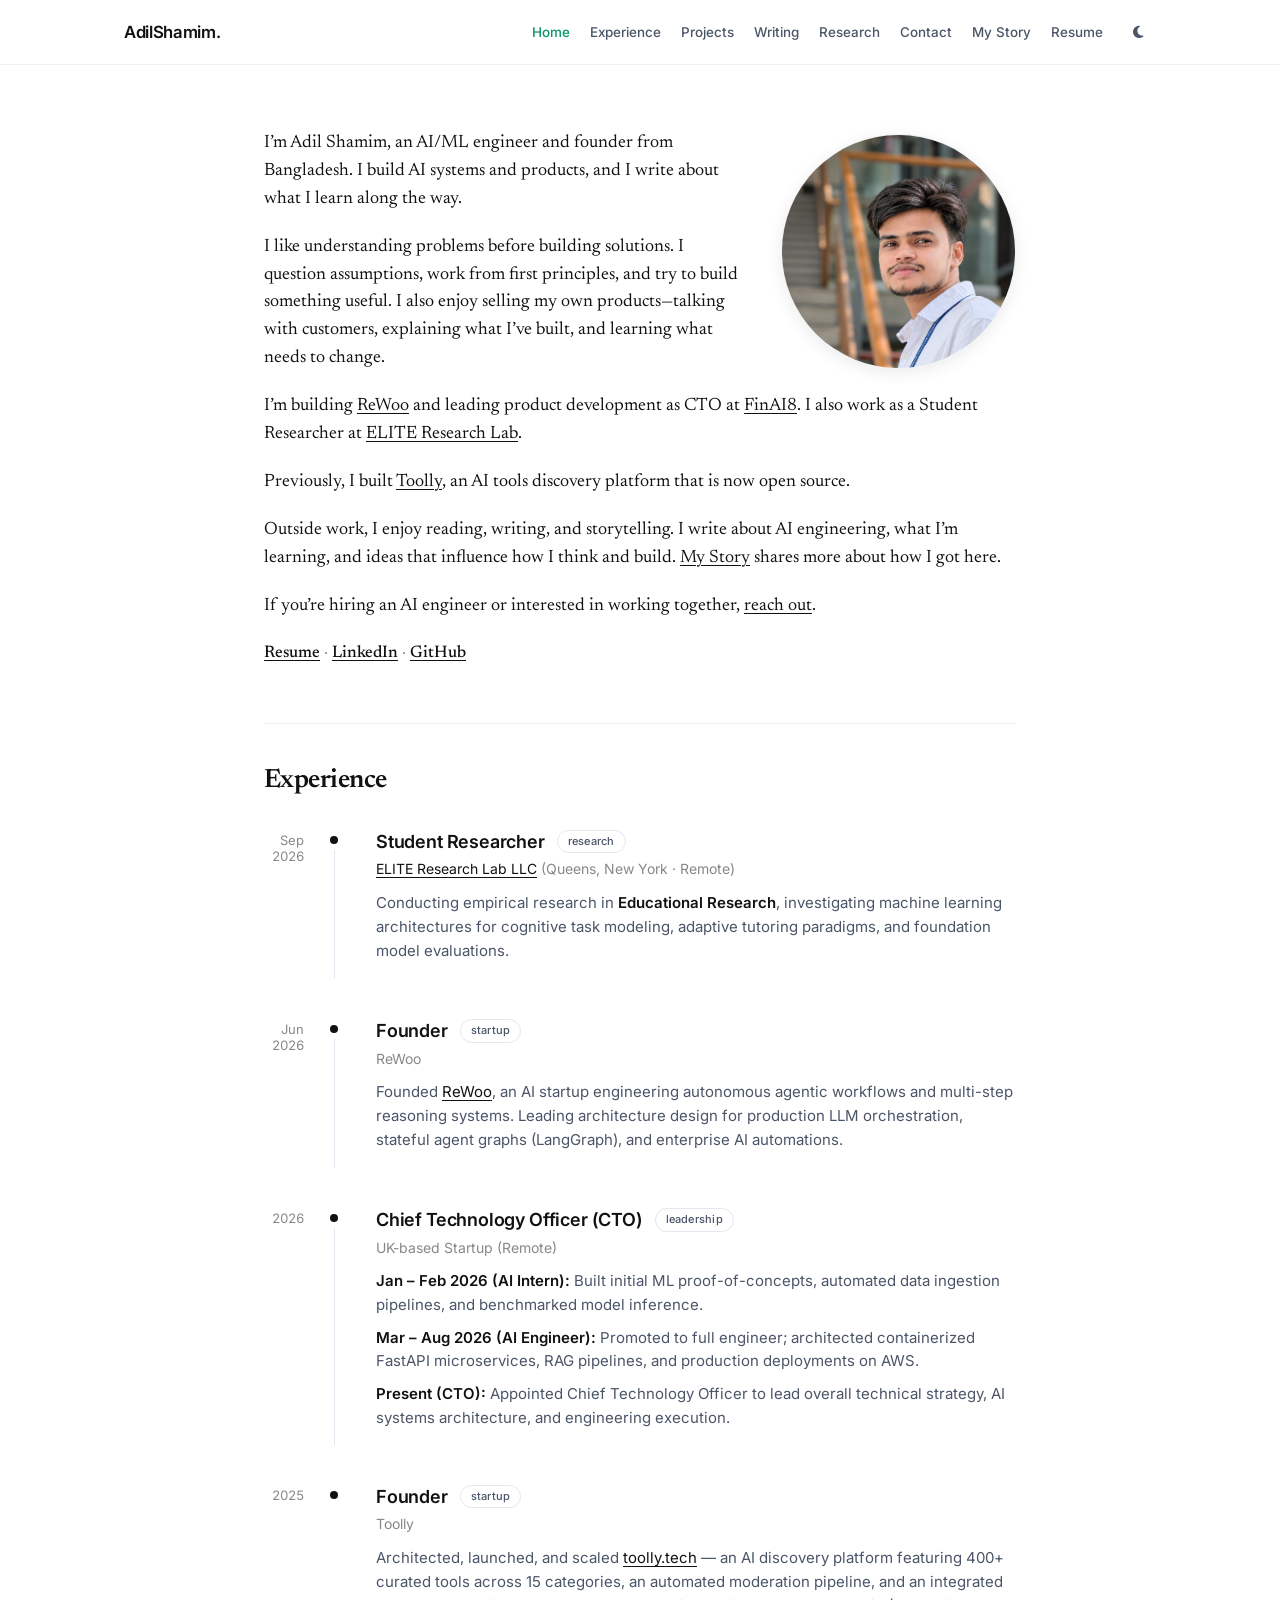
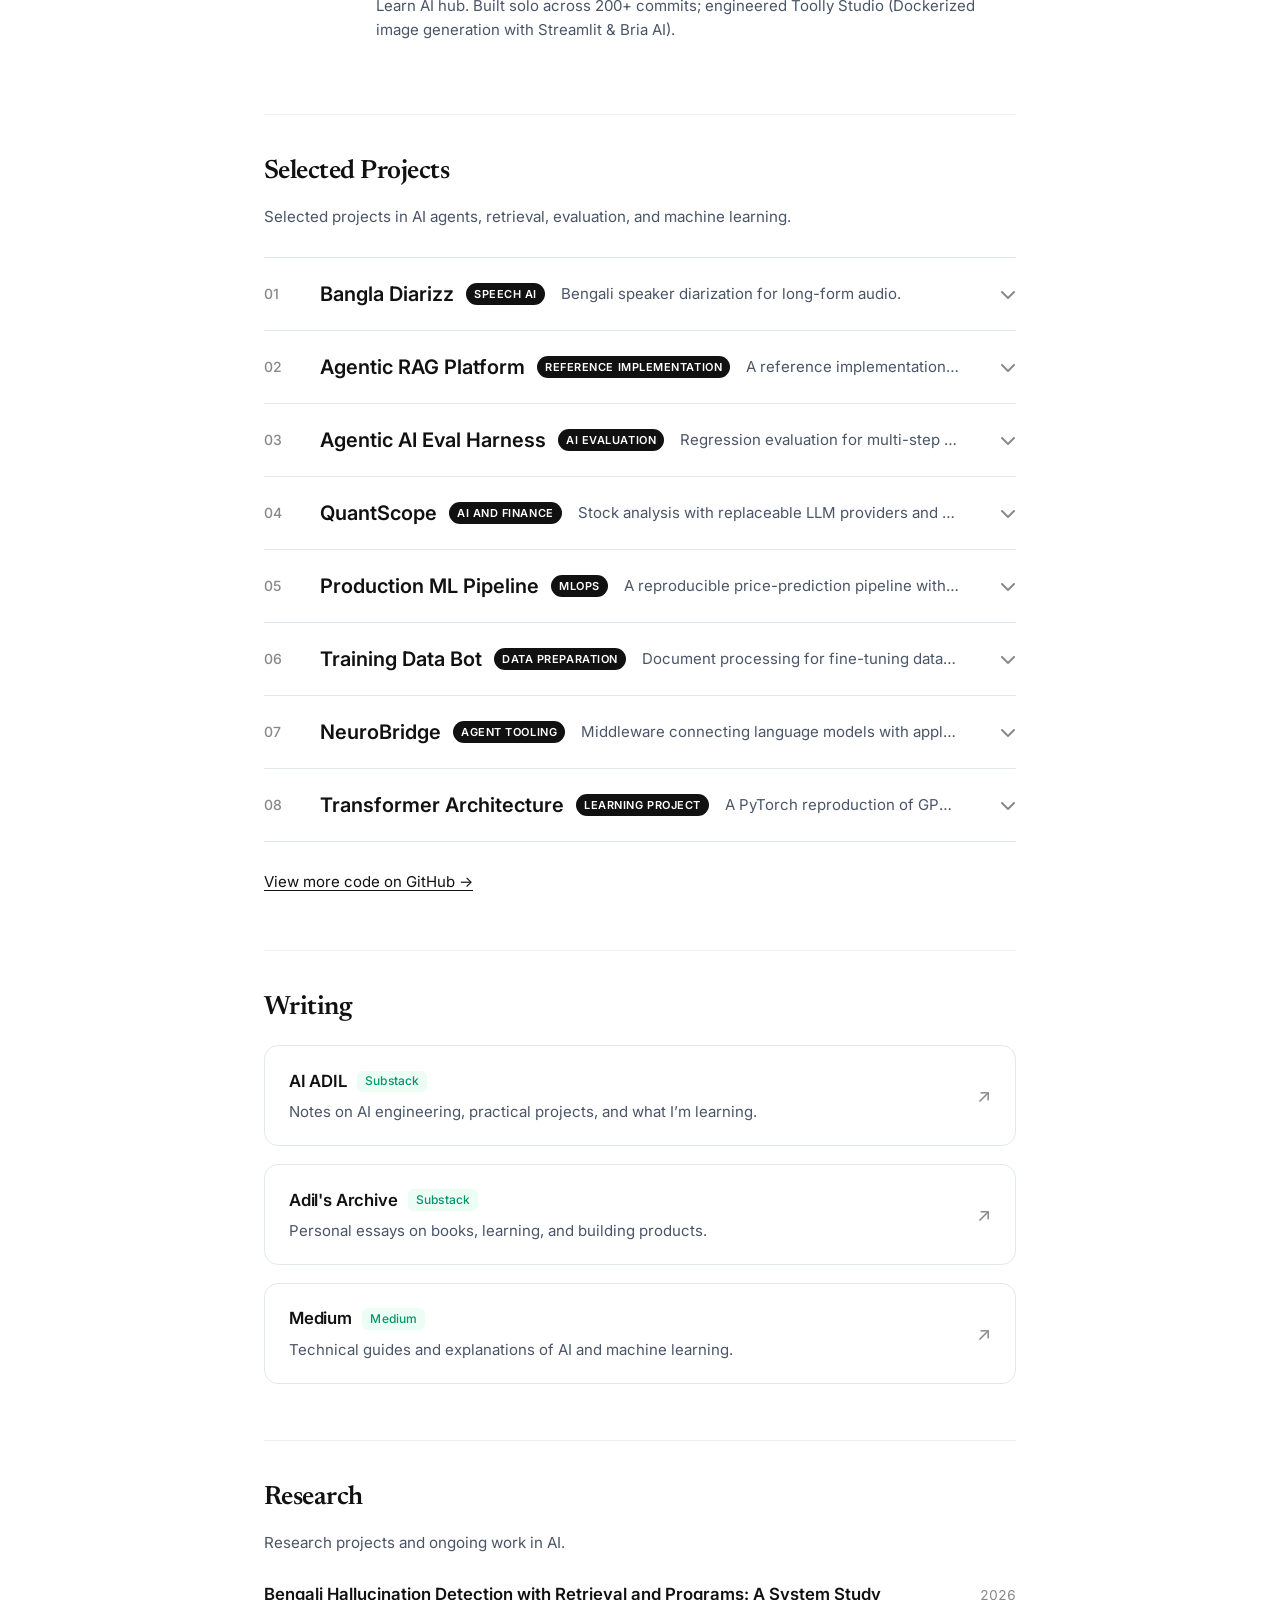
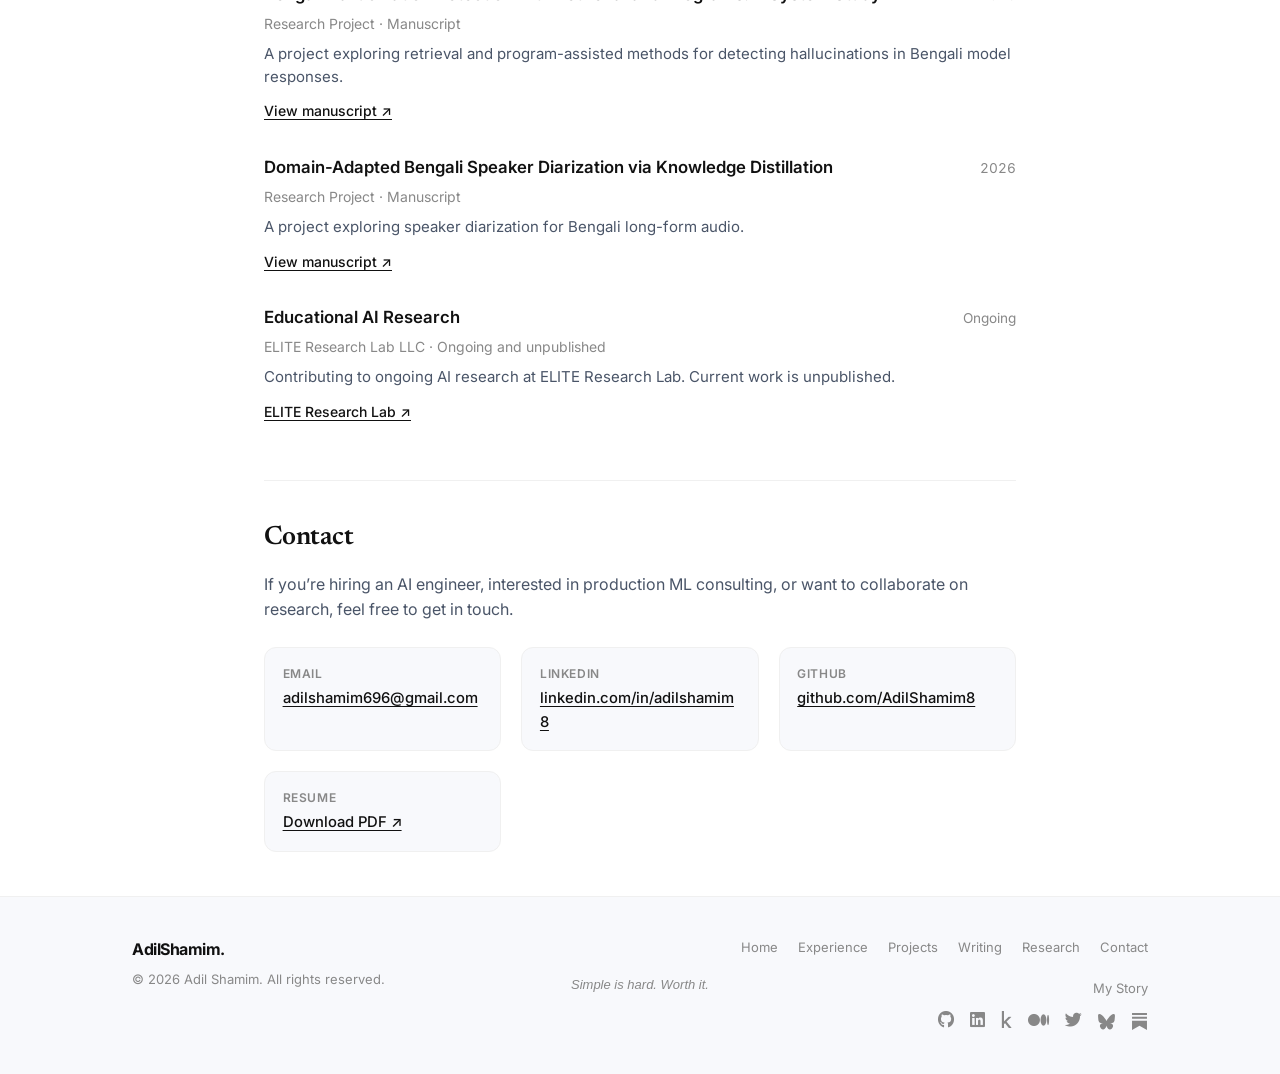
==== commit 94a86dad: "Add files via upload" ====
--- a/index.html
+++ b/index.html
@@ -1,741 +1,419 @@
-<!DOCTYPE html>
-<html lang="en">
-
-<head>
-    <meta charset="UTF-8">
-    <meta name="viewport" content="width=device-width, initial-scale=1.0">
-    <meta name="theme-color" content="#ffffff" media="(prefers-color-scheme: light)">
-    <meta name="theme-color" content="#080b0f" media="(prefers-color-scheme: dark)">
-    <title>Adil Shamim — AI/ML Engineer | Bengali Speech AI</title>
-    <meta name="description"
-        content="AI/ML Engineer building production Bengali speech AI systems. Published researcher. Kaggle Top 1%. Open to AI/ML roles.">
-    <meta name="keywords"
-        content="AI/ML Engineer, Machine Learning, Bengali Speech AI, Speaker Diarization, Production ML Systems, GenAI, Kaggle Master, Adil Shamim">
-    <meta name="author" content="Adil Shamim">
-    <meta name="robots" content="index, follow">
-    <meta property="og:type" content="website">
-    <meta property="og:title" content="Adil Shamim — AI/ML Engineer | Bengali Speech AI">
-    <meta property="og:description"
-        content="AI/ML Engineer building production Bengali speech AI systems. Published researcher. Kaggle Top 1%. Open to AI/ML roles.">
-    <meta property="og:image" content="https://www.adilshamim.me/assets/images/Adil.jpeg">
-    <meta property="og:url" content="https://www.adilshamim.me/">
-    <meta name="twitter:card" content="summary_large_image">
-    <meta name="twitter:site" content="@adil_shamim8">
-    <meta name="twitter:title" content="Adil Shamim — AI/ML Engineer | Bengali Speech AI">
-    <meta name="twitter:description"
-        content="AI/ML Engineer building production Bengali speech AI systems. Published researcher. Kaggle Top 1%. Open to AI/ML roles.">
-    <meta name="twitter:image" content="https://www.adilshamim.me/assets/images/Adil.jpeg">
-    <link rel="canonical" href="https://www.adilshamim.me/">
-    <link rel="preconnect" href="https://fonts.googleapis.com">
-    <link rel="preconnect" href="https://fonts.gstatic.com" crossorigin>
-    <link
-        href="https://fonts.googleapis.com/css2?family=Inter:wght@400;500;600;700&family=Newsreader:ital,opsz,wght@0,6..72,400;0,6..72,600;1,6..72,400&display=swap"
-        rel="stylesheet">
-    <link rel="stylesheet" href="https://cdnjs.cloudflare.com/ajax/libs/font-awesome/6.4.0/css/all.min.css">
-    <link rel="stylesheet" href="assets/css/styles.css?v=2.5">
-    <link rel="stylesheet" href="assets/css/chatbot.css">
-    <link rel="icon" href="assets/images/Adil.jpeg" type="image/jpeg">
-    <link rel="shortcut icon" href="assets/images/Adil.jpeg" type="image/jpeg">
-    <script type="application/ld+json">
-    {
-        "@context": "https://schema.org",
-        "@type": "Person",
-        "name": "Adil Shamim",
-        "jobTitle": "AI/ML Engineer",
-        "description": "AI/ML Engineer specializing in Bengali Speech AI, Production ML Systems, and GenAI",
-        "url": "https://www.adilshamim.me/",
-        "sameAs": [
-            "https://www.linkedin.com/in/adilshamim8",
-            "https://github.com/AdilShamim8",
-            "https://www.kaggle.com/adilshamim8",
-            "https://x.com/adil_shamim8",
-            "https://adilshamim8.medium.com/"
-        ],
-        "knowsAbout": [
-            "Machine Learning",
-            "Bengali Speech AI",
-            "Speaker Diarization",
-            "Production ML Systems",
-            "Knowledge Distillation",
-            "GenAI",
-            "RAG Pipelines",
-            "MLOps"
-        ],
-        "alumniOf": {"@type": "CollegeOrUniversity", "name": "BNIST"},
-        "award": "Kaggle Competitions Master — Top 1% (29/4,082) in Road Accident Risk"
-    }
-    </script>
-</head>
-
-<body class="vision-jobs">
-    <a href="#main-content" class="skip-link">Skip to main content</a>
-
-    <!-- Navigation -->
-    <nav class="navbar" aria-label="Main navigation">
-        <div class="nav-container">
-            <a href="index.html" class="nav-logo" aria-label="Adil Shamim — Home">AdilShamim.</a>
-            <div class="nav-right">
-                <ul class="nav-menu" id="primary-menu" aria-label="Primary navigation">
-                    <li><a href="#home" class="nav-link">Home</a></li>
-                    <li><a href="#blog" class="nav-link">Writing</a></li>
-                    <li><a href="#experience" class="nav-link">Career</a></li>
-                    <li><a href="#projects" class="nav-link">Work</a></li>
-                    <li><a href="#research" class="nav-link">Research</a></li>
-                    <li><a href="#contact" class="nav-link">Contact</a></li>
-                    <li><a href="My_Story.html" class="nav-link">My Story</a></li>
-                </ul>
-                <button id="theme-toggle" class="theme-btn" aria-label="Switch to dark mode" aria-pressed="false">
-                    <i class="fas fa-moon"></i>
-                </button>
-                <button class="menu-toggle" id="mobile-menu" aria-label="Toggle navigation menu"
-                    aria-controls="primary-menu" aria-expanded="false">
-                    <span class="bar"></span>
-                    <span class="bar"></span>
-                    <span class="bar"></span>
-                </button>
-            </div>
-        </div>
-    </nav>
-
-    <main id="main-content" aria-label="Main content">
-
-        <!-- Hero Section -->
-        <section id="home" class="hero">
-            <span id="about" class="section-anchor" style="position: absolute; top: -80px;"></span>
-            <div class="container">
-                <div class="hero-layout">
-                    <div class="hero-text">
-                        <h1 class="hero-title fade-in delay-1" style="font-size: clamp(1.25rem, 2vw, 1.65rem) !important; line-height: 1.25 !important; font-weight: 600 !important; letter-spacing: -0.025em; margin-bottom: 14px;">Adil Shamim is an AI Engineer and founder.</h1>
-
-                        <div class="hero-profile-bio fade-in delay-2">
-                            <p>He founded <a href="https://rewoo.tech/" target="_blank" rel="noopener" style="text-decoration: underline; font-weight: 600; color: var(--text);">ReWoo</a> — an AI-workforce startup that deploys autonomous agents to run entire business functions for companies. First paying client in 10 days. That client was in the UK.</p>
-                            <p>Before ReWoo, he built and ran <a href="https://www.toolly.tech/" target="_blank" rel="noopener" style="text-decoration: underline; font-weight: 600; color: var(--text);">Toolly</a> — an AI tools discovery platform with 400+ curated tools, a community submission pipeline, and a Learn AI hub. Built solo. Maintained for 11 months. Then open-sourced entirely.</p>
-                            <p>He is the first author of a published research paper on Bengali speaker diarization, presented at BUET CSE Fest 2026, achieving 56% inference speedup — making speech AI accessible to 230 million speakers who had almost nothing built for them. He is a <strong>Kaggle Master</strong>, ranked in the top 1% globally across 4,082 competitors.</p>
-                            <p>He serves as a Student Researcher at <strong><a href="https://elitelab.ai/" target="_blank" rel="noopener" style="text-decoration: underline; font-weight: 600; color: var(--text);">ELITE Research Lab LLC</a></strong> (Queens, New York &middot; Remote), conducting empirical AI research in Educational Research.</p>
-                            <p>He currently serves as AI Engineer and CTO on the founding team of a UK-based fintech startup — building production Finance AI agents that handle real money and real consequences.</p>
-                        </div>
-
-                        <div class="philosophy-content hero-philosophy fade-in delay-3">
-                            <h2 class="philosophy-heading">Design Principle</h2>
-                            <p class="philosophy-text" style="font-weight: 600; font-size: 1.08rem; color: var(--text); margin-bottom: 0.5rem;">Build it. Ship it. Make it earn.</p>
-                            <p class="philosophy-text">Every system he touches must be reliable, observable, and defensible under real constraints. Not impressive in a notebook. Useful in the world.</p>
-                        </div>
-                        <div class="hero-actions fade-in delay-3">
-                            <a href="assets/docs/AdilShamim_SeniorAIEngineer.pdf" class="hero-cta" target="_blank"
-                                rel="noopener noreferrer"><i class="fas fa-file-alt"></i> Resume</a>
-                            <div class="hero-actions-secondary">
-                                <a href="https://github.com/AdilShamim8" class="hero-secondary-cta" target="_blank"
-                                    rel="noopener noreferrer"><i class="fab fa-github"></i> GitHub</a>
-                                <a href="https://www.linkedin.com/in/adilshamim8" class="hero-secondary-cta"
-                                    target="_blank" rel="noopener noreferrer"><i class="fab fa-linkedin"></i>
-                                    LinkedIn</a>
-                                <a href="#contact" class="hero-secondary-cta"><i class="fas fa-envelope"></i> Let's
-                                    Talk</a>
-                            </div>
-                        </div>
-                    </div>
-                    <div class="hero-image fade-in delay-2">
-                        <img src="assets/images/Adil.jpeg"
-                            alt="Adil Shamim — AI/ML Engineer and Founder specializing in Production Systems and Agentic AI"
-                            class="hero-photo" loading="eager" decoding="async">
-                    </div>
-                </div>
-            </div>
-        </section>
-
-        <!-- Blog / Writing Section -->
-        <section id="blog" class="section">
-            <div class="container">
-                <div class="section-header-row">
-                    <h2 class="section-title">Writing</h2>
-                </div>
-                <div class="blog-list">
-                    <!-- 1. AI Adil -->
-                    <a href="https://aiadil.substack.com/" class="blog-item reveal" target="_blank"
-                        rel="noopener noreferrer">
-                        <div class="blog-item-main">
-                            <span class="blog-item-title">AI ADIL</span>
-                            <span class="blog-item-desc">Technical newsletter covering hands-on AI work, how to use AI, startup ideas, and practical knowledge.</span>
-                        </div>
-                        <div class="blog-item-meta-wrap">
-                            <span class="blog-item-badge">Substack</span>
-                            <i class="fas fa-arrow-up-right-from-square blog-item-arrow" aria-hidden="true"></i>
-                        </div>
-                    </a>
-
-                    <!-- 2. Adil's Archive -->
-                    <a href="https://adilshamim.substack.com/" class="blog-item reveal" target="_blank"
-                        rel="noopener noreferrer">
-                        <div class="blog-item-main">
-                            <span class="blog-item-title">Adil's Archive</span>
-                            <span class="blog-item-desc">Personal essays, mental models for engineers, life reflections,
-                                book syntheses, and philosophies on building with intent.</span>
-                        </div>
-                        <div class="blog-item-meta-wrap">
-                            <span class="blog-item-badge">Substack</span>
-                            <i class="fas fa-arrow-up-right-from-square blog-item-arrow" aria-hidden="true"></i>
-                        </div>
-                    </a>
-
-                    <!-- 3. Medium -->
-                    <a href="https://medium.com/@adilshamim8" class="blog-item reveal" target="_blank"
-                        rel="noopener noreferrer">
-                        <div class="blog-item-main">
-                            <span class="blog-item-title">Medium Publication</span>
-                            <span class="blog-item-desc">In-depth technical guides, 50+ LLM interview questions, prompt
-                                engineering playbooks, and production ML cheatsheets.</span>
-                        </div>
-                        <div class="blog-item-meta-wrap">
-                            <span class="blog-item-badge">Medium</span>
-                            <i class="fas fa-arrow-up-right-from-square blog-item-arrow" aria-hidden="true"></i>
-                        </div>
-                    </a>
-                </div>
-            </div>
-        </section>
-
-        <!-- Experience Section -->
-        <section id="experience" class="section">
-            <div class="container">
-                <p class="arc-eyebrow">CAREER</p>
-                <div class="section-header-row arc-header">
-                    <h2 class="arc-title">The arc.</h2>
-                </div>
-
-                <div class="arc-timeline">
-
-                    <div class="arc-item reveal">
-                        <div class="arc-year">Sep 2026</div>
-                        <div class="arc-divider">
-                            <div class="arc-dot"></div>
-                            <div class="arc-line"></div>
-                        </div>
-                        <div class="arc-content">
-                            <div class="arc-content-header">
-                                <h3 class="arc-role">Student Researcher</h3>
-                                <span class="arc-badge badge-light">research</span>
-                            </div>
-                            <p class="arc-company"><a href="https://elitelab.ai/" target="_blank" rel="noopener" style="text-decoration: underline;">ELITE Research Lab LLC</a> (Queens, New York &middot; Remote)</p>
-                            <p class="arc-desc">Conducting empirical research in <strong>Educational Research</strong>, investigating machine learning architectures for cognitive task modeling, adaptive tutoring paradigms, and foundation model evaluations.</p>
-                        </div>
-                    </div>
-
-                    <div class="arc-item reveal">
-                        <div class="arc-year">Jun 2026</div>
-                        <div class="arc-divider">
-                            <div class="arc-dot"></div>
-                            <div class="arc-line"></div>
-                        </div>
-                        <div class="arc-content">
-                            <div class="arc-content-header">
-                                <h3 class="arc-role">Founder</h3>
-                                <span class="arc-badge badge-light">startup</span>
-                            </div>
-                            <p class="arc-company">ReWoo</p>
-                            <p class="arc-desc">Founded <a href="https://rewoo.tech/" target="_blank" rel="noopener"
-                                    style="text-decoration: underline;">ReWoo</a>, an AI startup engineering autonomous
-                                agentic workflows and multi-step reasoning systems. Leading architecture design for
-                                production LLM orchestration, stateful agent graphs (LangGraph), and enterprise AI
-                                automations.</p>
-                        </div>
-                    </div>
-
-                    <div class="arc-item reveal">
-                        <div class="arc-year">2026</div>
-                        <div class="arc-divider">
-                            <div class="arc-dot"></div>
-                            <div class="arc-line"></div>
-                        </div>
-                        <div class="arc-content">
-                            <div class="arc-content-header">
-                                <h3 class="arc-role">Chief Technology Officer (CTO)</h3>
-                                <span class="arc-badge badge-light">leadership</span>
-                            </div>
-                            <p class="arc-company">UK-based Startup (Remote)</p>
-                            <div class="arc-desc">
-                                <ul
-                                    style="margin: 0; padding-left: 1.15rem; display: flex; flex-direction: column; gap: 6px;">
-                                    <li><strong>Jan – Feb 2026 (AI Intern):</strong> Built initial ML proof-of-concepts,
-                                        automated data ingestion pipelines, and benchmarked model inference.</li>
-                                    <li><strong>Mar – Aug 2026 (AI Engineer):</strong> Promoted to full engineer;
-                                        architected containerized FastAPI microservices, RAG pipelines, and production
-                                        deployments on AWS.</li>
-                                    <li><strong>Present (CTO):</strong> Appointed Chief Technology Officer to lead
-                                        overall technical strategy, AI systems architecture, and engineering execution.
-                                    </li>
-                                </ul>
-                            </div>
-                        </div>
-                    </div>
-
-                    <div class="arc-item reveal">
-                        <div class="arc-year">2026</div>
-                        <div class="arc-divider">
-                            <div class="arc-dot"></div>
-                            <div class="arc-line"></div>
-                        </div>
-                        <div class="arc-content">
-                            <div class="arc-content-header">
-                                <h3 class="arc-role">First-Author Research Paper Published</h3>
-                                <span class="arc-badge badge-dark">publication</span>
-                            </div>
-                            <p class="arc-company">BUET CSE Fest 2026</p>
-                            <p class="arc-desc"><strong>Bangla Diarizz:</strong> Domain-Adapted Bengali Speaker
-                                Diarization via Knowledge Distillation. Achieved state-of-the-art DER 0.19 (dev) / 0.286
-                                (private LB) with a distilled student model delivering a <strong>56% inference
-                                    speedup</strong> and running <strong>3.4× real-time on CPU</strong> for
-                                resource-constrained deployments. <a
-                                    href="https://www.researchgate.net/publication/401194830_Bangla_Diarizz_Domain-Adapted_Speaker_Diarization_for_Bengali_Long-Form_Audio"
-                                    target="_blank" rel="noopener" style="text-decoration: underline;">Preprint on
-                                    ResearchGate →</a>
-                            </p>
-                        </div>
-                    </div>
-
-                    <div class="arc-item reveal">
-                        <div class="arc-year">2025</div>
-                        <div class="arc-divider">
-                            <div class="arc-dot"></div>
-                            <!-- No line for the last item -->
-                        </div>
-                        <div class="arc-content">
-                            <div class="arc-content-header">
-                                <h3 class="arc-role">Founder</h3>
-                                <span class="arc-badge badge-light">startup</span>
-                            </div>
-                            <p class="arc-company">Toolly</p>
-                            <p class="arc-desc">Architected, launched, and scaled <a href="https://www.toolly.tech/"
-                                    target="_blank" rel="noopener" style="text-decoration: underline;">toolly.tech</a> —
-                                an AI discovery platform featuring 400+ curated tools across 15 categories, an automated
-                                moderation pipeline, and an integrated Learn AI hub. Built solo across 200+ commits;
-                                engineered Toolly Studio (Dockerized image generation with Streamlit &amp; Bria AI).</p>
-                        </div>
-                    </div>
-
-                </div>
-            </div>
-        </section>
-
-        <!-- Projects Section -->
-        <section id="projects" class="section" aria-labelledby="projects-heading">
-            <div class="container">
-                <p class="sj-section-eyebrow">Project Selection</p>
-                <div class="section-header-row" style="margin-bottom: 1rem;">
-                    <h2 id="projects-heading" class="section-title sj-section-title-tight">Selected Work</h2>
-                </div>
-                <p class="sj-phil-body reveal" style="margin-bottom: 3rem; max-width: 800px;">
-                    A curated collection of systems I've built. These projects are selected to demonstrate end-to-end
-                    engineering—from custom deep learning architectures (Transformers from scratch) and agentic AI
-                    middleware, to production pipelines that solve real business constraints like latency, scalability,
-                    and vendor lock-in.
-                </p>
-                <div class="projects-accordion"></div>
-                <!-- SEO: noscript fallback for crawlers -->
-                <noscript>
-                    <ul>
-                        <li><strong>Bangla Diarizz</strong> — Bengali speaker diarization. DER 0.19
-                            (dev) / 0.286 (private LB). 56% inference speedup. <a
-                                href="https://github.com/AdilShamim8/Bangla-Diarizz">GitHub</a></li>
-                        <li><strong>Agentic RAG Platform</strong> — Hybrid retrieval (pgvector + BM25 RRF), cross-encoder reranking, SQL-layer RBAC, OpenTelemetry &amp; Langfuse. <a
-                                href="https://github.com/AdilShamim8/Agentic-RAG-Platform">GitHub</a></li>
-                        <li><strong>Agentic AI Eval Harness</strong> — CI regression gate for AI agents running 280 hash-pinned golden cases with fail-closed gates. <a
-                                href="https://github.com/AdilShamim8/Agentic-AI-Eval-Harness">GitHub</a></li>
-                        <li><strong>QuantScope</strong> — Quantitative stock analysis, 6-provider LLM fallback, 33
-                            tests. <a href="https://github.com/AdilShamim8/QuantScope">GitHub</a></li>
-                        <li><strong>Production ML Pipeline</strong> — ZenML + MLflow end-to-end pipeline, Dockerized
-                            FastAPI serving. <a href="https://github.com/AdilShamim8/Prices_Predictor_System">GitHub</a>
-                        </li>
-                        <li><strong>Training Data Bot</strong> — Automated fine-tuning dataset pipeline from
-                            PDF/text/URL. <a href="https://github.com/AdilShamim8/Training-Data-Bot">GitHub</a></li>
-                        <li><strong>NeuroBridge</strong> — Agentic middleware bridging LLMs with real-world APIs. <a
-                                href="https://github.com/AdilShamim8/NeuroBridge">GitHub</a></li>
-                        <li><strong>Transformer Architecture (nanoGPT)</strong> — GPT-2 reproduction from scratch in
-                            PyTorch. <a href="https://github.com/AdilShamim8/GPT-2-Rebuild-nanoGPT">GitHub</a></li>
-                    </ul>
-                </noscript>
-            </div>
-        </section>
-
-        <!-- Research Section -->
-        <section id="research" class="section sj-section-research" aria-labelledby="research-heading">
-            <div class="container">
-                <p class="sj-section-eyebrow">Research</p>
-                <h2 id="research-heading" class="section-title sj-section-title-tight">Published work</h2>
-                <div class="sj-research-cards">
-                    <article class="sj-research-card reveal">
-                        <div class="sj-research-header">
-                            <div class="sj-research-badges">
-                                <span class="sj-badge sj-badge-year">2026</span>
-                                <span class="sj-badge sj-badge-venue">Kaggle Olikbochon · IEEE</span>
-                            </div>
-                            <span class="sj-badge sj-badge-role">First Author</span>
-                        </div>
-                        <h3 class="sj-research-title">Bengali Hallucination Detection with Retrieval and Programs: A System Study</h3>
-                        <p class="sj-research-abstract">Inference-only RAG judging system detecting Bengali LLM hallucinations without ground truth. Couples 6-route hybrid retrieval (FAISS + BM25) with a 27B factual judge and an autonomous 14B code-executing MathAgent.</p>
-                        <div class="sj-research-stats">
-                            <div class="sj-stat-item">
-                                <span class="sj-stat-val">0.956</span>
-                                <span class="sj-stat-lbl">Macro-F1</span>
-                            </div>
-                            <div class="sj-stat-item">
-                                <span class="sj-stat-val">6-Route</span>
-                                <span class="sj-stat-lbl">Hybrid RAG</span>
-                            </div>
-                            <div class="sj-stat-item">
-                                <span class="sj-stat-val">27B + 14B</span>
-                                <span class="sj-stat-lbl">Dual Agents</span>
-                            </div>
-                        </div>
-                        <div class="sj-research-tags">
-                            <span>Hallucination Detection</span>
-                            <span>Agentic RAG</span>
-                            <span>Hybrid Retrieval</span>
-                            <span>Bengali NLP</span>
-                        </div>
-                        <div class="sj-research-footer">
-                            <span class="sj-research-doc-type">IEEE Format</span>
-                            <a href="https://www.researchgate.net/publication/414015409_Bengali_Hallucination_Detection_with_Retrieval_and_Programs_A_System_Study"
-                                class="sj-research-link" target="_blank" rel="noopener">
-                                <span>View on ResearchGate</span>
-                                <span class="sj-link-arrow" aria-hidden="true">↗</span>
-                            </a>
-                        </div>
-                    </article>
-
-                    <article class="sj-research-card reveal">
-                        <div class="sj-research-header">
-                            <div class="sj-research-badges">
-                                <span class="sj-badge sj-badge-year">2026</span>
-                                <span class="sj-badge sj-badge-venue">BUET CSE Fest 2026</span>
-                            </div>
-                            <span class="sj-badge sj-badge-role">First Author</span>
-                        </div>
-                        <h3 class="sj-research-title">Domain-adapted Bengali speaker diarization via knowledge distillation</h3>
-                        <p class="sj-research-abstract">Lightweight speech diarization pipeline for Bengali long-form audio. Distills heavy neural diarization into a high-throughput student model running at 3.4× real-time on CPU for GPU-free production deployments.</p>
-                        <div class="sj-research-stats">
-                            <div class="sj-stat-item">
-                                <span class="sj-stat-val">0.19 / 0.286</span>
-                                <span class="sj-stat-lbl">DER (Dev / LB)</span>
-                            </div>
-                            <div class="sj-stat-item">
-                                <span class="sj-stat-val">3.4×</span>
-                                <span class="sj-stat-lbl">CPU Speed</span>
-                            </div>
-                            <div class="sj-stat-item">
-                                <span class="sj-stat-val">56%</span>
-                                <span class="sj-stat-lbl">Faster Inf.</span>
-                            </div>
-                        </div>
-                        <div class="sj-research-tags">
-                            <span>Speaker Diarization</span>
-                            <span>Knowledge Distillation</span>
-                            <span>Bengali NLP</span>
-                            <span>PyTorch</span>
-                        </div>
-                        <div class="sj-research-footer">
-                            <span class="sj-research-doc-type">Preprint Paper</span>
-                            <a href="https://www.researchgate.net/publication/401194830_Bangla_Diarizz_Domain-Adapted_Speaker_Diarization_for_Bengali_Long-Form_Audio"
-                                class="sj-research-link" target="_blank" rel="noopener">
-                                <span>View on ResearchGate</span>
-                                <span class="sj-link-arrow" aria-hidden="true">↗</span>
-                            </a>
-                        </div>
-                    </article>
-                </div>
-            </div>
-        </section>
-
-        <!-- Skills Section -->
-        <section id="skills" class="section">
-            <div class="container">
-                <div class="section-header-row">
-                    <h2 class="section-title">Capabilities</h2>
-                </div>
-                <div class="skills-grid">
-                    <div class="skill-group">
-                        <h3 class="skill-group-title">Agentic AI &amp; Multi-Agent Systems</h3>
-                        <div class="skill-tags">
-                            <span class="skill-tag">LangGraph</span>
-                            <span class="skill-tag">Agentic Workflows</span>
-                            <span class="skill-tag">MCP (Model Context Protocol)</span>
-                            <span class="skill-tag">Multi-Agent Systems</span>
-                            <span class="skill-tag">Tool Calling &amp; ReACT</span>
-                            <span class="skill-tag">Reasoning Models</span>
-                        </div>
-                    </div>
-                    <div class="skill-group">
-                        <h3 class="skill-group-title">Advanced RAG &amp; Information Retrieval</h3>
-                        <div class="skill-tags">
-                            <span class="skill-tag">Hybrid Search (Dense + BM25)</span>
-                            <span class="skill-tag">pgvector &amp; Qdrant</span>
-                            <span class="skill-tag">Cross-Encoder Reranking</span>
-                            <span class="skill-tag">Reciprocal Rank Fusion (RRF)</span>
-                            <span class="skill-tag">Context Window Optimization</span>
-                            <span class="skill-tag">Citation &amp; Truth Verification</span>
-                        </div>
-                    </div>
-                    <div class="skill-group">
-                        <h3 class="skill-group-title">Speech AI &amp; Bengali NLP</h3>
-                        <div class="skill-tags">
-                            <span class="skill-tag">Bengali NLP</span>
-                            <span class="skill-tag">Speaker Diarization</span>
-                            <span class="skill-tag">Whisper &amp; pyannote.audio</span>
-                            <span class="skill-tag">wav2vec2 &amp; WeSpeaker</span>
-                            <span class="skill-tag">Knowledge Distillation</span>
-                            <span class="skill-tag">Low-Resource Speech AI</span>
-                        </div>
-                    </div>
-                    <div class="skill-group">
-                        <h3 class="skill-group-title">Production ML &amp; Deep Learning</h3>
-                        <div class="skill-tags">
-                            <span class="skill-tag">PyTorch</span>
-                            <span class="skill-tag">HuggingFace Transformers</span>
-                            <span class="skill-tag">nanoGPT (Transformers from Scratch)</span>
-                            <span class="skill-tag">PEFT &amp; LoRA / QLoRA</span>
-                            <span class="skill-tag">Diffusion Models (DiT)</span>
-                            <span class="skill-tag">scikit-learn</span>
-                        </div>
-                    </div>
-                    <div class="skill-group">
-                        <h3 class="skill-group-title">MLOps &amp; Observability</h3>
-                        <div class="skill-tags">
-                            <span class="skill-tag">OpenTelemetry &amp; Langfuse</span>
-                            <span class="skill-tag">MLflow &amp; ZenML</span>
-                            <span class="skill-tag">Docker &amp; Containerization</span>
-                            <span class="skill-tag">CI/CD &amp; GitHub Actions</span>
-                            <span class="skill-tag">Model Evaluation &amp; Benchmarking</span>
-                            <span class="skill-tag">AWS Cloud</span>
-                        </div>
-                    </div>
-                    <div class="skill-group">
-                        <h3 class="skill-group-title">Languages &amp; AI Infrastructure</h3>
-                        <div class="skill-tags">
-                            <span class="skill-tag">Python</span>
-                            <span class="skill-tag">SQL &amp; PostgreSQL</span>
-                            <span class="skill-tag">FastAPI (Async Serving)</span>
-                            <span class="skill-tag">AI Systems Design</span>
-                            <span class="skill-tag">REST &amp; Streaming APIs</span>
-                            <span class="skill-tag">Linux &amp; Git</span>
-                        </div>
-                    </div>
-                </div>
-            </div>
-        </section>
-
-        <!-- AI Engineer Section (Curriculum) -->
-        <section id="ai-engineer" class="section" aria-labelledby="ai-engineer-heading">
-            <div class="container">
-                <p class="sj-section-eyebrow">Curriculum</p>
-                <h2 id="ai-engineer-heading" class="section-title sj-section-title-tight">Learn by Doing. Become an AI
-                    Engineer.</h2>
-                <p class="sj-phil-body reveal" style="margin-bottom: 3rem; max-width: 800px;">
-                    A structured, project-driven curriculum of production-grade AI systems. Each project is numbered,
-                    open-source, and designed to take you from zero to shipping real AI in the real world.
-                </p>
-                <div class="ai-engineer-table-wrap reveal">
-                    <table class="ai-engineer-table" role="table" aria-label="Production AI Systems curriculum">
-                        <thead>
-                            <tr>
-                                <th scope="col">#</th>
-                                <th scope="col">Project</th>
-                                <th scope="col">Description</th>
-                                <th scope="col">Tags</th>
-                            </tr>
-                        </thead>
-                        <tbody>
-                            <tr>
-                                <td class="ae-num">101</td>
-                                <td class="ae-project"><a href="https://github.com/AdilShamim8/LLM-Playground-101"
-                                        target="_blank" rel="noopener noreferrer">LLM Playground</a></td>
-                                <td class="ae-desc">Production-level large language model training and deployment
-                                    framework</td>
-                                <td class="ae-tags"><span class="ae-tag">LLM</span><span
-                                        class="ae-tag">Training</span><span class="ae-tag">MLOps</span></td>
-                            </tr>
-                            <tr>
-                                <td class="ae-num">102</td>
-                                <td class="ae-project"><a
-                                        href="https://github.com/AdilShamim8/Customer-Support-Chatbot-102"
-                                        target="_blank" rel="noopener noreferrer">Customer Support Chatbot</a></td>
-                                <td class="ae-desc">Production-ready AI customer support with RAG, hybrid search,
-                                    reranking, and PEFT fine-tuning</td>
-                                <td class="ae-tags"><span class="ae-tag">RAG</span><span
-                                        class="ae-tag">Production</span><span class="ae-tag">LLM</span></td>
-                            </tr>
-                            <tr>
-                                <td class="ae-num">103</td>
-                                <td class="ae-project"><a href="https://github.com/AdilShamim8/Ask-the-Web-103"
-                                        target="_blank" rel="noopener noreferrer">Ask the Web</a></td>
-                                <td class="ae-desc">Perplexity-like AI agent with ReACT/ReWOO/Reflexion reasoning, MCP
-                                    &amp; A2A protocols, and multi-agent orchestration</td>
-                                <td class="ae-tags"><span class="ae-tag">Agents</span><span
-                                        class="ae-tag">Search</span><span class="ae-tag">RAG</span></td>
-                            </tr>
-                            <tr>
-                                <td class="ae-num">104</td>
-                                <td class="ae-project"><a href="https://github.com/AdilShamim8/Deep-Research-104"
-                                        target="_blank" rel="noopener noreferrer">Deep Research</a></td>
-                                <td class="ae-desc">Deep research AI using web search, OpenAI o3, and DeepSeek-R1 with
-                                    inference-time scaling</td>
-                                <td class="ae-tags"><span class="ae-tag">Research</span><span
-                                        class="ae-tag">LLM</span><span class="ae-tag">Agents</span></td>
-                            </tr>
-                            <tr>
-                                <td class="ae-num">105</td>
-                                <td class="ae-project"><a href="https://github.com/AdilShamim8/Multi-Modal-105"
-                                        target="_blank" rel="noopener noreferrer">Multi-Modal Generation</a></td>
-                                <td class="ae-desc">Production T2I and T2V synthesis with full VAE, GAN, DiT, and
-                                    DDPM/DDIM/DPM-Solver++ implementation</td>
-                                <td class="ae-tags"><span class="ae-tag">T2I</span><span class="ae-tag">T2V</span><span
-                                        class="ae-tag">Diffusion</span><span class="ae-tag">DL</span></td>
-                            </tr>
-                        </tbody>
-                    </table>
-                </div>
-                <div class="ae-cta reveal">
-                    <a href="https://github.com/AdilShamim8" target="_blank" rel="noopener noreferrer"
-                        class="hero-secondary-cta"><i class="fab fa-github"></i> View All on GitHub</a>
-                </div>
-            </div>
-        </section>
-
-        <section id="now" class="section sj-section-now" aria-labelledby="now-heading">
-            <div class="container">
-                <p class="sj-section-eyebrow">Right now</p>
-                <h2 id="now-heading" class="section-title sj-section-title-tight">What I’m focused on</h2>
-                <div class="sj-now-grid">
-                    <div class="sj-now-item reveal">
-                        <h3 class="sj-now-label">Building</h3>
-                        <p class="sj-now-text">Focusing on my own AI startup, <a href="https://rewoo.tech/"
-                                target="_blank" rel="noopener" style="text-decoration: underline;">ReWoo</a>, while also
-                            serving as CTO for a UK-based startup.</p>
-                    </div>
-                    <div class="sj-now-item reveal">
-                        <h3 class="sj-now-label">Deploying</h3>
-                        <p class="sj-now-text">Containerized ML services on AWS with FastAPI, Docker, and CI/CD —
-                            production inference that handles real traffic, not just localhost demos.</p>
-                    </div>
-                    <div class="sj-now-item reveal">
-                        <h3 class="sj-now-label">Exploring</h3>
-                        <p class="sj-now-text">Agentic workflows with LangGraph — multi-step orchestration, tool
-                            calling, and the evaluation challenges that come with autonomous AI systems.</p>
-                    </div>
-                    <div class="sj-now-item reveal">
-                        <h3 class="sj-now-label">Available</h3>
-                        <p class="sj-now-text">Open to AI/ML engineer roles, production ML consulting, and research
-                            collaborations where the bar is <strong>shipping</strong>, not slides.</p>
-                    </div>
-                </div>
-                <p class="sj-kaggle-cta reveal">
-                    <strong>Kaggle Master</strong> — Top 1% (29/4,082) in Road Accident Risk. 30 competitions
-                    total.
-                    <a href="https://www.kaggle.com/adilshamim8" target="_blank" rel="noopener"
-                        class="sj-kaggle-link">View Kaggle profile <span aria-hidden="true">↗</span></a>
-                </p>
-            </div>
-        </section>
-
-
-
-        <!-- Contact Section -->
-        <section id="contact" class="section contact-section">
-            <div class="container">
-                <div class="contact-split">
-                    <!-- Left Column -->
-                    <div class="contact-left">
-                        <p class="contact-eyebrow">CONTACT</p>
-                        <h2 class="contact-title">Let's make<br>something<br>that matters.</h2>
-                    </div>
-
-                    <!-- Right Column -->
-                    <div class="contact-right">
-                        <p class="contact-desc">
-                            I'm open to AI/ML engineer roles, production ML consulting, and research
-                            collaborations. If you want a system that actually ships — reach out.
-                        </p>
-
-                        <div class="contact-links-grid">
-                            <!-- Email -->
-                            <a href="mailto:adilshamim696@gmail.com" class="contact-card-link full-width reveal">
-                                <div class="contact-card-content">
-                                    <span class="contact-label">EMAIL</span>
-                                    <span class="contact-value">adilshamim696@gmail.com</span>
-                                </div>
-                                <i class="fas fa-arrow-up-right-from-square contact-icon"></i>
-                            </a>
-
-                            <!-- LinkedIn -->
-                            <a href="https://www.linkedin.com/in/adilshamim8" target="_blank" rel="noopener noreferrer"
-                                class="contact-card-link full-width reveal">
-                                <div class="contact-card-content">
-                                    <span class="contact-label">LINKEDIN</span>
-                                    <span class="contact-value">linkedin.com/in/adilshamim8</span>
-                                </div>
-                                <i class="fas fa-arrow-up-right-from-square contact-icon"></i>
-                            </a>
-
-                        </div>
-                    </div>
-                </div>
-            </div>
-        </section>
-
-    </main><!-- /#main-content -->
-
-    <!-- Footer -->
-    <footer class="footer">
-        <div class="container">
-            <div class="footer-content">
-                <!-- Left: brand + copyright -->
-                <div class="footer-brand">
-                    <span class="footer-logo">AdilShamim.</span>
-                    <span class="footer-copy">&copy; <span id="current-year"></span> Adil Shamim. All rights
-                        reserved.</span>
-                </div>
-                <!-- Center: memorable tagline -->
-                <p class="footer-tagline">Simple is hard. Worth it.</p>
-                <!-- Right: quick nav + socials -->
-                <div>
-                    <nav class="footer-nav" aria-label="Footer navigation">
-                        <a href="#home">Home</a>
-                        <a href="#blog">Writing</a>
-                        <a href="#experience">Career</a>
-                        <a href="#projects">Work</a>
-                        <a href="#research">Research</a>
-                        <a href="#contact">Contact</a>
-                        <a href="My_Story.html">My Story</a>
-                    </nav>
-                    <div class="footer-socials">
-                        <a href="https://github.com/AdilShamim8" target="_blank" rel="noopener" aria-label="GitHub"><i
-                                class="fab fa-github"></i></a>
-                        <a href="https://www.linkedin.com/in/adilshamim8" target="_blank" rel="noopener"
-                            aria-label="LinkedIn"><i class="fab fa-linkedin"></i></a>
-                        <a href="https://www.kaggle.com/adilshamim8" target="_blank" rel="noopener"
-                            aria-label="Kaggle"><i class="fab fa-kaggle"></i></a>
-                        <a href="https://adilshamim8.medium.com/" target="_blank" rel="noopener" aria-label="Medium"><i
-                                class="fab fa-medium"></i></a>
-                        <a href="https://x.com/adil_shamim8" target="_blank" rel="noopener" aria-label="Twitter"><i
-                                class="fab fa-twitter"></i></a>
-                        <a href="https://bsky.app/profile/adilshamim8.bsky.social" target="_blank" rel="noopener"
-                            aria-label="Bluesky"><svg xmlns="http://www.w3.org/2000/svg" width="1em" height="1em"
-                                viewBox="0 0 512 512" style="fill:currentColor;vertical-align:middle;">
-                                <path
-                                    d="M111.8 62.2C170.2 105.9 233 194.7 256 242.4c23-47.6 85.8-136.4 144.2-180.2c42.1-31.6 110.3-56 110.3 21.8c0 15.5-8.9 130.5-14.1 149.2C478.2 298 412 314.6 352.8 304.5c102.9 19.8 129.1 85.5 72.5 151.1c-107.4 110.2-154.3-27.6-166.3-62.9l0 0c-1.7-4.9-2.5-7.8-3.5-7.8s-1.8 3-3.5 7.8l0 0c-12 35.3-59 173.1-166.3 62.9c-56.5-65.6-30.4-131.3 72.5-151.1C100 314.6 33.8 298 15.7 233.1C10.4 214.4 1.5 99.4 1.5 83.9c0-77.8 68.2-53.4 110.3-21.8z" />
-                            </svg></a>
-                        <a href="https://substack.com/@adilshamim" target="_blank" rel="noopener"
-                            aria-label="Substack"><svg xmlns="http://www.w3.org/2000/svg" width="1em" height="1em"
-                                viewBox="0 0 24 24" style="fill:currentColor;vertical-align:middle;">
-                                <path
-                                    d="M22.539 8.242H1.46V5.406h21.08v2.836zM1.46 10.812V24L12 18.11 22.54 24V10.812H1.46zM22.54 0H1.46v2.836h21.08V0z" />
-                            </svg></a>
-                    </div>
-                </div>
-            </div>
-        </div>
-    </footer>
-
-    <script src="assets/js/script.js?v=2.0" defer></script>
-    <script src="assets/js/chatbot.js?v=2.1" defer></script>
-</body>
-
-</html>+<!DOCTYPE html>
+<html lang="en">
+
+<head>
+    <meta charset="UTF-8">
+    <meta name="viewport" content="width=device-width, initial-scale=1.0">
+    <meta name="theme-color" content="#ffffff" media="(prefers-color-scheme: light)">
+    <meta name="theme-color" content="#080b0f" media="(prefers-color-scheme: dark)">
+    <title>Adil Shamim — AI/ML Engineer &amp; Founder</title>
+    <meta name="description"
+        content="Adil Shamim is an AI/ML engineer and founder. Building ReWoo, leading product development as CTO at FinAI8, and researching at ELITE Research Lab.">
+    <meta name="keywords"
+        content="AI/ML Engineer, Machine Learning, Bengali Speech AI, Speaker Diarization, Agentic AI, RAG Systems, Kaggle Master, Adil Shamim, Founder">
+    <meta name="author" content="Adil Shamim">
+    <meta name="robots" content="index, follow">
+    <meta property="og:type" content="website">
+    <meta property="og:title" content="Adil Shamim — AI/ML Engineer &amp; Founder">
+    <meta property="og:description"
+        content="Adil Shamim is an AI/ML engineer and founder. Building ReWoo, CTO at FinAI8, Student Researcher at ELITE Research Lab.">
+    <meta property="og:image" content="https://www.adilshamim.me/assets/images/Adil.jpg">
+    <meta property="og:url" content="https://www.adilshamim.me/">
+    <meta name="twitter:card" content="summary_large_image">
+    <meta name="twitter:site" content="@adil_shamim8">
+    <meta name="twitter:title" content="Adil Shamim — AI/ML Engineer &amp; Founder">
+    <meta name="twitter:description"
+        content="Adil Shamim is an AI/ML engineer and founder. Building ReWoo, CTO at FinAI8, Student Researcher at ELITE Research Lab.">
+    <meta name="twitter:image" content="https://www.adilshamim.me/assets/images/Adil.jpg">
+    <link rel="canonical" href="https://www.adilshamim.me/">
+    <link rel="preconnect" href="https://fonts.googleapis.com">
+    <link rel="preconnect" href="https://fonts.gstatic.com" crossorigin>
+    <link
+        href="https://fonts.googleapis.com/css2?family=Inter:wght@400;500;600;700&family=Newsreader:ital,opsz,wght@0,6..72,400;0,6..72,600;1,6..72,400&display=swap"
+        rel="stylesheet">
+    <link rel="stylesheet" href="https://cdnjs.cloudflare.com/ajax/libs/font-awesome/6.4.0/css/all.min.css">
+    <link rel="stylesheet" href="assets/css/styles.css?v=3.0">
+    <link rel="stylesheet" href="assets/css/chatbot.css">
+    <link rel="icon" href="assets/images/Adil.jpg" type="image/jpeg">
+    <link rel="shortcut icon" href="assets/images/Adil.jpg" type="image/jpeg">
+    <script type="application/ld+json">
+    {
+        "@context": "https://schema.org",
+        "@type": "Person",
+        "name": "Adil Shamim",
+        "jobTitle": "AI/ML Engineer and Founder",
+        "description": "AI/ML engineer and founder building ReWoo, leading product development as CTO at FinAI8, and conducting research at ELITE Research Lab.",
+        "url": "https://www.adilshamim.me/",
+        "sameAs": [
+            "https://www.linkedin.com/in/adilshamim8",
+            "https://github.com/AdilShamim8",
+            "https://www.kaggle.com/adilshamim8",
+            "https://x.com/adil_shamim8",
+            "https://adilshamim8.medium.com/"
+        ],
+        "knowsAbout": [
+            "Machine Learning",
+            "Bengali Speech AI",
+            "Speaker Diarization",
+            "Production ML Systems",
+            "Agentic AI",
+            "RAG Pipelines"
+        ]
+    }
+    </script>
+</head>
+
+<body>
+    <a href="#main-content" class="skip-link">Skip to main content</a>
+
+    <!-- Navigation -->
+    <nav class="navbar" aria-label="Main navigation">
+        <div class="nav-container">
+            <a href="index.html" class="nav-logo" aria-label="Adil Shamim — Home">AdilShamim.</a>
+            <div class="nav-right">
+                <ul class="nav-menu" id="primary-menu" aria-label="Primary navigation">
+                    <li><a href="#home" class="nav-link">Home</a></li>
+                    <li><a href="#experience" class="nav-link">Experience</a></li>
+                    <li><a href="#projects" class="nav-link">Projects</a></li>
+                    <li><a href="#writing" class="nav-link">Writing</a></li>
+                    <li><a href="#research" class="nav-link">Research</a></li>
+                    <li><a href="#contact" class="nav-link">Contact</a></li>
+                    <li><a href="My_Story.html" class="nav-link">My Story</a></li>
+                    <li><a href="assets/docs/AdilShamim_AI_Engineer_Resume.pdf" class="nav-link" target="_blank" rel="noopener noreferrer">Resume</a></li>
+                </ul>
+                <button id="theme-toggle" class="theme-btn" aria-label="Switch to dark mode" aria-pressed="false">
+                    <i class="fas fa-moon"></i>
+                </button>
+                <button class="menu-toggle" id="mobile-menu" aria-label="Toggle navigation menu"
+                    aria-controls="primary-menu" aria-expanded="false">
+                    <span class="bar"></span>
+                    <span class="bar"></span>
+                    <span class="bar"></span>
+                </button>
+            </div>
+        </div>
+    </nav>
+
+    <main id="main-content" aria-label="Main content">
+
+        <!-- Introduction Section -->
+        <section id="home" class="intro-section" aria-label="Introduction">
+            <div class="intro-container">
+                <div class="intro-prose">
+                    <div class="intro-photo-wrap">
+                        <img src="assets/images/Adil.jpg"
+                            alt="Adil Shamim — AI/ML Engineer and Founder"
+                            class="hero-photo intro-photo"
+                            width="235" height="235"
+                            loading="eager" decoding="async">
+                    </div>
+                    <p>I’m Adil Shamim, an AI/ML engineer and founder from Bangladesh. I build AI systems and products, and I write about what I learn along the way.</p>
+
+                    <p>I like understanding problems before building solutions. I question assumptions, work from first principles, and try to build something useful. I also enjoy selling my own products—talking with customers, explaining what I’ve built, and learning what needs to change.</p>
+
+                    <p>I’m building <a href="https://rewoo.tech/" target="_blank" rel="noopener">ReWoo</a> and leading product development as CTO at <a href="https://finai8.com/" target="_blank" rel="noopener">FinAI8</a>. I also work as a Student Researcher at <a href="https://elitelab.ai/" target="_blank" rel="noopener">ELITE Research Lab</a>.</p>
+
+                    <p>Previously, I built <a href="https://www.toolly.tech/" target="_blank" rel="noopener">Toolly</a>, an AI tools discovery platform that is now open source.</p>
+
+                    <p>Outside work, I enjoy reading, writing, and storytelling. I write about AI engineering, what I’m learning, and ideas that influence how I think and build. <a href="My_Story.html">My Story</a> shares more about how I got here.</p>
+
+                    <p>If you’re hiring an AI engineer or interested in working together, <a href="#contact">reach out</a>.</p>
+
+                    <p class="intro-quick-links">
+                        <a href="assets/docs/AdilShamim_AI_Engineer_Resume.pdf" target="_blank" rel="noopener noreferrer">Resume</a> &middot;
+                        <a href="https://www.linkedin.com/in/adilshamim8" target="_blank" rel="noopener noreferrer">LinkedIn</a> &middot;
+                        <a href="https://github.com/AdilShamim8" target="_blank" rel="noopener noreferrer">GitHub</a>
+                    </p>
+                </div>
+            </div>
+        </section>
+
+        <!-- 1. Experience Section -->
+        <section id="experience" class="content-section" aria-labelledby="experience-heading">
+            <div class="content-container">
+                <div class="section-divider"></div>
+                <h2 id="experience-heading" class="section-heading">Experience</h2>
+                <div class="arc-timeline">
+                    <!-- 1. Student Researcher -->
+                    <div class="arc-item">
+                        <div class="arc-year">Sep<br>2026</div>
+                        <div class="arc-divider">
+                            <div class="arc-dot"></div>
+                            <div class="arc-line"></div>
+                        </div>
+                        <div class="arc-content">
+                            <div class="arc-content-header">
+                                <span class="arc-role">Student Researcher</span>
+                                <span class="arc-badge badge-light">research</span>
+                            </div>
+                            <div class="arc-company">
+                                <a href="https://elitelab.ai/" target="_blank" rel="noopener">ELITE Research Lab LLC</a> (Queens, New York · Remote)
+                            </div>
+                            <div class="arc-desc">
+                                Conducting empirical research in <strong>Educational Research</strong>, investigating machine learning architectures for cognitive task modeling, adaptive tutoring paradigms, and foundation model evaluations.
+                            </div>
+                        </div>
+                    </div>
+
+                    <!-- 2. Founder - ReWoo -->
+                    <div class="arc-item">
+                        <div class="arc-year">Jun<br>2026</div>
+                        <div class="arc-divider">
+                            <div class="arc-dot"></div>
+                            <div class="arc-line"></div>
+                        </div>
+                        <div class="arc-content">
+                            <div class="arc-content-header">
+                                <span class="arc-role">Founder</span>
+                                <span class="arc-badge badge-light">startup</span>
+                            </div>
+                            <div class="arc-company">ReWoo</div>
+                            <div class="arc-desc">
+                                Founded <a href="https://rewoo.tech/" target="_blank" rel="noopener">ReWoo</a>, an AI startup engineering autonomous agentic workflows and multi-step reasoning systems. Leading architecture design for production LLM orchestration, stateful agent graphs (LangGraph), and enterprise AI automations.
+                            </div>
+                        </div>
+                    </div>
+
+                    <!-- 3. Chief Technology Officer (CTO) -->
+                    <div class="arc-item">
+                        <div class="arc-year">2026</div>
+                        <div class="arc-divider">
+                            <div class="arc-dot"></div>
+                            <div class="arc-line"></div>
+                        </div>
+                        <div class="arc-content">
+                            <div class="arc-content-header">
+                                <span class="arc-role">Chief Technology Officer (CTO)</span>
+                                <span class="arc-badge badge-light">leadership</span>
+                            </div>
+                            <div class="arc-company">UK-based Startup (Remote)</div>
+                            <div class="arc-desc">
+                                <p><strong>Jan – Feb 2026 (AI Intern):</strong> Built initial ML proof-of-concepts, automated data ingestion pipelines, and benchmarked model inference.</p>
+                                <p><strong>Mar – Aug 2026 (AI Engineer):</strong> Promoted to full engineer; architected containerized FastAPI microservices, RAG pipelines, and production deployments on AWS.</p>
+                                <p><strong>Present (CTO):</strong> Appointed Chief Technology Officer to lead overall technical strategy, AI systems architecture, and engineering execution.</p>
+                            </div>
+                        </div>
+                    </div>
+
+                    <!-- 4. Founder - Toolly -->
+                    <div class="arc-item">
+                        <div class="arc-year">2025</div>
+                        <div class="arc-divider">
+                            <div class="arc-dot"></div>
+                        </div>
+                        <div class="arc-content">
+                            <div class="arc-content-header">
+                                <span class="arc-role">Founder</span>
+                                <span class="arc-badge badge-light">startup</span>
+                            </div>
+                            <div class="arc-company">Toolly</div>
+                            <div class="arc-desc">
+                                Architected, launched, and scaled <a href="https://www.toolly.tech/" target="_blank" rel="noopener">toolly.tech</a> — an AI discovery platform featuring 400+ curated tools across 15 categories, an automated moderation pipeline, and an integrated Learn AI hub. Built solo across 200+ commits; engineered Toolly Studio (Dockerized image generation with Streamlit & Bria AI).
+                            </div>
+                        </div>
+                    </div>
+                </div>
+            </div>
+        </section>
+
+        <!-- 2. Selected Projects Section -->
+        <section id="projects" class="content-section" aria-labelledby="projects-heading">
+            <div class="content-container">
+                <div class="section-divider"></div>
+                <h2 id="projects-heading" class="section-heading">Selected Projects</h2>
+                <p class="section-subtext">Selected projects in AI agents, retrieval, evaluation, and machine learning.</p>
+                <div class="projects-accordion"></div>
+                <!-- SEO & Accessibility Fallback -->
+                <noscript>
+                    <ul class="noscript-projects">
+                        <li><strong>Bangla Diarizz</strong> — Bengali speaker diarization for long-form audio. <a href="https://github.com/AdilShamim8/Bangla-Diarizz">GitHub</a></li>
+                        <li><strong>Agentic RAG Platform</strong> — A reference implementation of document retrieval with access controls and citation checks. <a href="https://github.com/AdilShamim8/Agentic-RAG-Platform">GitHub</a></li>
+                        <li><strong>Agentic AI Eval Harness</strong> — Regression evaluation for multi-step AI agents. <a href="https://github.com/AdilShamim8/Agentic-AI-Eval-Harness">GitHub</a></li>
+                        <li><strong>QuantScope</strong> — Stock analysis with replaceable LLM providers and fallback handling. <a href="https://github.com/AdilShamim8/QuantScope">GitHub</a></li>
+                        <li><strong>Production ML Pipeline</strong> — A reproducible price-prediction pipeline with experiment tracking and API serving. <a href="https://github.com/AdilShamim8/Prices_Predictor_System">GitHub</a></li>
+                        <li><strong>Training Data Bot</strong> — Document processing for fine-tuning dataset preparation. <a href="https://github.com/AdilShamim8/Training-Data-Bot">GitHub</a></li>
+                        <li><strong>NeuroBridge</strong> — Middleware connecting language models with application APIs. <a href="https://github.com/AdilShamim8/NeuroBridge">GitHub</a></li>
+                        <li><strong>Transformer Architecture</strong> — A PyTorch reproduction of GPT-2 based on Andrej Karpathy's nanoGPT. <a href="https://github.com/AdilShamim8/GPT-2-Rebuild-nanoGPT">GitHub</a></li>
+                    </ul>
+                </noscript>
+                <p class="section-footer-link">
+                    <a href="https://github.com/AdilShamim8" target="_blank" rel="noopener noreferrer">View more code on GitHub &rarr;</a>
+                </p>
+            </div>
+        </section>
+
+        <!-- 3. Writing Section -->
+        <section id="writing" class="content-section" aria-labelledby="writing-heading">
+            <span id="blog" class="section-anchor" style="position: absolute; top: -80px;"></span>
+            <div class="content-container">
+                <div class="section-divider"></div>
+                <h2 id="writing-heading" class="section-heading">Writing</h2>
+                <div class="writing-list">
+                    <a href="https://aiadil.substack.com/" class="writing-item" target="_blank" rel="noopener noreferrer">
+                        <div class="writing-main">
+                            <div class="writing-title-row">
+                                <span class="writing-title">AI ADIL</span>
+                                <span class="writing-badge">Substack</span>
+                            </div>
+                            <p class="writing-desc">Notes on AI engineering, practical projects, and what I’m learning.</p>
+                        </div>
+                        <span class="writing-arrow" aria-hidden="true">&nearr;</span>
+                    </a>
+
+                    <a href="https://adilshamim.substack.com/" class="writing-item" target="_blank" rel="noopener noreferrer">
+                        <div class="writing-main">
+                            <div class="writing-title-row">
+                                <span class="writing-title">Adil's Archive</span>
+                                <span class="writing-badge">Substack</span>
+                            </div>
+                            <p class="writing-desc">Personal essays on books, learning, and building products.</p>
+                        </div>
+                        <span class="writing-arrow" aria-hidden="true">&nearr;</span>
+                    </a>
+
+                    <a href="https://medium.com/@adilshamim8" class="writing-item" target="_blank" rel="noopener noreferrer">
+                        <div class="writing-main">
+                            <div class="writing-title-row">
+                                <span class="writing-title">Medium</span>
+                                <span class="writing-badge">Medium</span>
+                            </div>
+                            <p class="writing-desc">Technical guides and explanations of AI and machine learning.</p>
+                        </div>
+                        <span class="writing-arrow" aria-hidden="true">&nearr;</span>
+                    </a>
+                </div>
+            </div>
+        </section>
+
+        <!-- 4. Research Section -->
+        <section id="research" class="content-section" aria-labelledby="research-heading">
+            <div class="content-container">
+                <div class="section-divider"></div>
+                <h2 id="research-heading" class="section-heading">Research</h2>
+                <p class="section-subtext">Research projects and ongoing work in AI.</p>
+                <div class="research-list">
+                    <article class="research-item">
+                        <div class="research-header-row">
+                            <h3 class="research-title">Bengali Hallucination Detection with Retrieval and Programs: A System Study</h3>
+                            <span class="research-year">2026</span>
+                        </div>
+                        <p class="research-venue">Research Project · Manuscript</p>
+                        <p class="research-desc">A project exploring retrieval and program-assisted methods for detecting hallucinations in Bengali model responses.</p>
+                        <div class="research-actions">
+                            <a href="https://www.researchgate.net/publication/414015409_Bengali_Hallucination_Detection_with_Retrieval_and_Programs_A_System_Study" class="research-link" target="_blank" rel="noopener">View manuscript &nearr;</a>
+                        </div>
+                    </article>
+
+                    <article class="research-item">
+                        <div class="research-header-row">
+                            <h3 class="research-title">Domain-Adapted Bengali Speaker Diarization via Knowledge Distillation</h3>
+                            <span class="research-year">2026</span>
+                        </div>
+                        <p class="research-venue">Research Project · Manuscript</p>
+                        <p class="research-desc">A project exploring speaker diarization for Bengali long-form audio.</p>
+                        <div class="research-actions">
+                            <a href="https://www.researchgate.net/publication/401194830_Bangla_Diarizz_Domain-Adapted_Speaker_Diarization_for_Bengali_Long-Form_Audio" class="research-link" target="_blank" rel="noopener">View manuscript &nearr;</a>
+                        </div>
+                    </article>
+
+                    <article class="research-item">
+                        <div class="research-header-row">
+                            <h3 class="research-title">Educational AI Research</h3>
+                            <span class="research-year">Ongoing</span>
+                        </div>
+                        <p class="research-venue">ELITE Research Lab LLC · Ongoing and unpublished</p>
+                        <p class="research-desc">Contributing to ongoing AI research at ELITE Research Lab. Current work is unpublished.</p>
+                        <div class="research-actions">
+                            <a href="https://elitelab.ai/" class="research-link" target="_blank" rel="noopener">ELITE Research Lab &nearr;</a>
+                        </div>
+                    </article>
+                </div>
+            </div>
+        </section>
+
+        <!-- 5. Contact Section -->
+        <section id="contact" class="content-section" aria-labelledby="contact-heading">
+            <div class="content-container">
+                <div class="section-divider"></div>
+                <h2 id="contact-heading" class="section-heading">Contact</h2>
+                <p class="contact-lead">If you’re hiring an AI engineer, interested in production ML consulting, or want to collaborate on research, feel free to get in touch.</p>
+                <div class="contact-links-list">
+                    <div class="contact-entry">
+                        <span class="contact-label">Email</span>
+                        <a href="mailto:adilshamim696@gmail.com" class="contact-val">adilshamim696@gmail.com</a>
+                    </div>
+                    <div class="contact-entry">
+                        <span class="contact-label">LinkedIn</span>
+                        <a href="https://www.linkedin.com/in/adilshamim8" target="_blank" rel="noopener noreferrer" class="contact-val">linkedin.com/in/adilshamim8</a>
+                    </div>
+                    <div class="contact-entry">
+                        <span class="contact-label">GitHub</span>
+                        <a href="https://github.com/AdilShamim8" target="_blank" rel="noopener noreferrer" class="contact-val">github.com/AdilShamim8</a>
+                    </div>
+                    <div class="contact-entry">
+                        <span class="contact-label">Resume</span>
+                        <a href="assets/docs/AdilShamim_AI_Engineer_Resume.pdf" target="_blank" rel="noopener noreferrer" class="contact-val">Download PDF &nearr;</a>
+                    </div>
+                </div>
+            </div>
+        </section>
+
+    </main>
+
+    <!-- Footer -->
+    <footer class="footer">
+        <div class="container">
+            <div class="footer-content">
+                <!-- Left: brand + copyright -->
+                <div class="footer-brand">
+                    <span class="footer-logo">AdilShamim.</span>
+                    <span class="footer-copy">&copy; <span id="current-year"></span> Adil Shamim. All rights
+                        reserved.</span>
+                </div>
+                <!-- Center: memorable tagline -->
+                <p class="footer-tagline">Simple is hard. Worth it.</p>
+                <!-- Right: quick nav + socials -->
+                <div>
+                    <nav class="footer-nav" aria-label="Footer navigation">
+                        <a href="#home">Home</a>
+                        <a href="#experience">Experience</a>
+                        <a href="#projects">Projects</a>
+                        <a href="#writing">Writing</a>
+                        <a href="#research">Research</a>
+                        <a href="#contact">Contact</a>
+                        <a href="My_Story.html">My Story</a>
+                    </nav>
+                    <div class="footer-socials">
+                        <a href="https://github.com/AdilShamim8" target="_blank" rel="noopener" aria-label="GitHub"><i
+                                class="fab fa-github"></i></a>
+                        <a href="https://www.linkedin.com/in/adilshamim8" target="_blank" rel="noopener"
+                            aria-label="LinkedIn"><i class="fab fa-linkedin"></i></a>
+                        <a href="https://www.kaggle.com/adilshamim8" target="_blank" rel="noopener"
+                            aria-label="Kaggle"><i class="fab fa-kaggle"></i></a>
+                        <a href="https://adilshamim8.medium.com/" target="_blank" rel="noopener" aria-label="Medium"><i
+                                class="fab fa-medium"></i></a>
+                        <a href="https://x.com/adil_shamim8" target="_blank" rel="noopener" aria-label="Twitter"><i
+                                class="fab fa-twitter"></i></a>
+                        <a href="https://bsky.app/profile/adilshamim8.bsky.social" target="_blank" rel="noopener"
+                            aria-label="Bluesky"><svg xmlns="http://www.w3.org/2000/svg" width="1em" height="1em"
+                                viewBox="0 0 512 512" style="fill:currentColor;vertical-align:middle;">
+                                <path
+                                    d="M111.8 62.2C170.2 105.9 233 194.7 256 242.4c23-47.6 85.8-136.4 144.2-180.2c42.1-31.6 110.3-56 110.3 21.8c0 15.5-8.9 130.5-14.1 149.2C478.2 298 412 314.6 352.8 304.5c102.9 19.8 129.1 85.5 72.5 151.1c-107.4 110.2-154.3-27.6-166.3-62.9l0 0c-1.7-4.9-2.5-7.8-3.5-7.8s-1.8 3-3.5 7.8l0 0c-12 35.3-59 173.1-166.3 62.9c-56.5-65.6-30.4-131.3 72.5-151.1C100 314.6 33.8 298 15.7 233.1C10.4 214.4 1.5 99.4 1.5 83.9c0-77.8 68.2-53.4 110.3-21.8z" />
+                            </svg></a>
+                        <a href="https://substack.com/@adilshamim" target="_blank" rel="noopener"
+                            aria-label="Substack"><svg xmlns="http://www.w3.org/2000/svg" width="1em" height="1em"
+                                viewBox="0 0 24 24" style="fill:currentColor;vertical-align:middle;">
+                                <path
+                                    d="M22.539 8.242H1.46V5.406h21.08v2.836zM1.46 10.812V24L12 18.11 22.54 24V10.812H1.46zM22.54 0H1.46v2.836h21.08V0z" />
+                            </svg></a>
+                    </div>
+                </div>
+            </div>
+        </div>
+    </footer>
+
+    <script src="assets/js/script.js?v=2.0" defer></script>
+    <script src="assets/js/chatbot.js?v=2.1" defer></script>
+</body>
+
+</html>
--- a/assets/css/styles.css
+++ b/assets/css/styles.css
@@ -213,9 +213,9 @@
 }
 
 .nav-container {
-    max-width: 1080px;
+    max-width: 800px;
     margin: 0 auto;
-    padding: 0 32px;
+    padding: 0 24px;
     display: flex;
     justify-content: space-between;
     align-items: center;
@@ -223,10 +223,10 @@
 }
 
 .nav-logo {
-    font-size: 1.125rem;
-    font-weight: 700;
-    color: var(--text);
-    letter-spacing: -0.03em;
+    font-size: 1.05rem;
+    font-weight: 600;
+    color: var(--text);
+    letter-spacing: -0.02em;
     transition: opacity var(--transition);
 }
 
@@ -244,15 +244,15 @@
 .nav-menu {
     display: flex;
     align-items: center;
-    gap: 4px;
+    gap: 2px;
 }
 
 .nav-link {
-    font-size: 0.875rem;
+    font-size: 0.84rem;
     font-weight: 500;
     color: var(--text-secondary);
-    padding: 8px 14px;
-    border-radius: 8px;
+    padding: 6px 9px;
+    border-radius: 6px;
     transition: color var(--transition), background-color var(--transition);
 }
 
@@ -761,22 +761,28 @@
 
 .story-hero-image {
     width: 100%;
-    max-width: 700px;
-    margin: 0 auto 48px;
+    max-width: 720px;
+    margin: 0 auto 36px;
     border-radius: var(--radius-xl);
     overflow: hidden;
     aspect-ratio: 16 / 9;
+    box-shadow: 0 4px 20px rgba(0, 0, 0, 0.08);
+    border: 1px solid var(--border-light);
+    background: var(--bg-secondary);
 }
 
 .story-photo {
     width: 100%;
     height: 100%;
+    aspect-ratio: 16 / 9;
     object-fit: cover;
+    object-position: center;
     display: block;
-    cursor: zoom-in;
+    border-radius: inherit;
     transition: transform var(--transition-slow);
 }
 
+.story-hero-image:hover .story-photo,
 .story-photo:hover {
     transform: scale(1.02);
 }
@@ -1146,6 +1152,7 @@
 .arc-timeline {
     display: flex;
     flex-direction: column;
+    margin-top: 1.75rem;
 }
 
 .arc-item {
@@ -1165,7 +1172,9 @@
     flex-shrink: 0;
     text-align: right;
     padding-right: 20px;
-    padding-top: 4px;
+    padding-top: 2px;
+    line-height: 1.25;
+    font-variant-numeric: tabular-nums;
 }
 
 .arc-divider {
@@ -1182,7 +1191,7 @@
     height: 8px;
     background-color: var(--text);
     border-radius: 50%;
-    margin-top: 8px;
+    margin-top: 6px;
     position: relative;
     z-index: 2;
 }
@@ -1191,7 +1200,11 @@
     width: 1px;
     background-color: var(--border);
     flex-grow: 1;
-    margin-top: 8px;
+    margin-top: 6px;
+}
+
+.arc-item:last-child .arc-line {
+    display: none;
 }
 
 .arc-content {
@@ -1212,6 +1225,7 @@
     font-weight: 600;
     color: var(--text);
     letter-spacing: -0.01em;
+    line-height: 1.3;
 }
 
 .arc-badge {
@@ -1219,6 +1233,7 @@
     padding: 2px 10px;
     border-radius: 999px;
     font-weight: 500;
+    letter-spacing: 0.02em;
 }
 
 .badge-dark {
@@ -1236,13 +1251,43 @@
     font-size: 0.875rem;
     color: var(--text-tertiary);
     margin-bottom: 12px;
+    line-height: 1.4;
 }
 
 .arc-desc {
     font-size: 0.9375rem;
     color: var(--text-secondary);
     line-height: 1.6;
-    max-width: 600px;
+    max-width: 640px;
+}
+
+.arc-desc p {
+    margin: 0 0 10px 0;
+    line-height: 1.55;
+}
+
+.arc-desc p:last-child {
+    margin-bottom: 0;
+}
+
+.arc-desc strong {
+    color: var(--text);
+    font-weight: 600;
+}
+
+.arc-company a,
+.arc-desc a {
+    color: var(--text);
+    text-decoration: underline;
+    text-underline-offset: 3px;
+    text-decoration-thickness: 1px;
+    transition: color var(--transition), text-decoration-color var(--transition);
+}
+
+.arc-company a:hover,
+.arc-desc a:hover {
+    color: var(--accent);
+    text-decoration-thickness: 2px;
 }
 
 @media (max-width: 768px) {
@@ -2067,6 +2112,25 @@
     transform: translateY(0);
 }
 
+/* Reduced motion: skip all animations, ensure content is visible */
+@media (prefers-reduced-motion: reduce) {
+    .fade-in,
+    .fade-in.delay-1,
+    .fade-in.delay-2,
+    .fade-in.delay-3,
+    .fade-in.delay-4 {
+        opacity: 1;
+        transform: none;
+        animation: none;
+    }
+
+    .reveal {
+        opacity: 1;
+        transform: none;
+        transition: none;
+    }
+}
+
 /* ===== PROJECT IMPACT METRIC ===== */
 .project-impact-metric {
     display: flex;
@@ -2142,7 +2206,7 @@
     }
 
     .story-hero-image {
-        max-width: 900px;
+        max-width: 720px;
     }
 
     .story-content {
@@ -4131,4 +4195,473 @@
     margin-top: 3px;
     flex-shrink: 0;
     font-size: 0.875rem;
-}+}
+
+/* ==========================================================================
+   PERSONAL ENGINEER HOMEPAGE STYLES
+   ========================================================================== */
+
+/* Main centered column: 780–820px */
+.content-container,
+.intro-container {
+    width: 100%;
+    max-width: 800px;
+    margin: 0 auto;
+    padding: 0 24px;
+}
+
+/* Introduction Section */
+.intro-section {
+    padding-top: 130px;
+    padding-bottom: 24px;
+}
+
+.intro-prose {
+    font-family: 'Newsreader', Georgia, 'Times New Roman', serif;
+    font-size: 1.125rem; /* 18px */
+    line-height: 1.55;
+    color: var(--text);
+}
+
+.intro-photo-wrap {
+    float: right;
+    margin: 4px 0 20px 32px;
+}
+
+.intro-photo,
+img.intro-photo,
+.hero-photo.intro-photo,
+.vision-jobs .intro-photo,
+.vision-jobs .hero-photo.intro-photo {
+    width: 235px !important;
+    height: 235px !important;
+    max-width: 235px !important;
+    max-height: 235px !important;
+    aspect-ratio: 1 / 1 !important;
+    border-radius: 50% !important;
+    object-fit: cover !important;
+    object-position: center 15% !important;
+    display: block !important;
+    box-shadow: 0 4px 16px rgba(0, 0, 0, 0.08) !important;
+    border: 1px solid var(--border-light) !important;
+    filter: none !important;
+    cursor: zoom-in;
+    transition: transform var(--transition-slow), box-shadow var(--transition-slow);
+}
+
+.intro-photo:hover,
+img.intro-photo:hover,
+.hero-photo.intro-photo:hover {
+    transform: scale(1.02);
+    box-shadow: 0 8px 24px rgba(0, 0, 0, 0.12) !important;
+}
+
+.intro-prose p {
+    margin: 0 0 1.25rem 0;
+}
+
+/* Recognizable text links with accessible contrast and hover/focus states */
+.intro-prose a,
+.exp-org a,
+.research-link,
+.section-footer-link a,
+.contact-val {
+    color: var(--text);
+    text-decoration: underline;
+    text-underline-offset: 3px;
+    text-decoration-thickness: 1px;
+    transition: color var(--transition), text-decoration-color var(--transition);
+}
+
+.intro-prose a:hover,
+.exp-org a:hover,
+.research-link:hover,
+.section-footer-link a:hover,
+.contact-val:hover {
+    color: var(--accent);
+    text-decoration-thickness: 2px;
+}
+
+.intro-prose a:focus-visible,
+.exp-org a:focus-visible,
+.research-link:focus-visible,
+.section-footer-link a:focus-visible,
+.contact-val:focus-visible {
+    outline: 2px solid var(--accent);
+    outline-offset: 3px;
+    border-radius: 2px;
+}
+
+/* Clearfix for floated portrait */
+.intro-prose::after {
+    content: "";
+    display: table;
+    clear: both;
+}
+
+/* Simple text links below intro: Resume · LinkedIn · GitHub */
+.intro-quick-links {
+    margin-top: 1.5rem;
+    margin-bottom: 0.5rem;
+    font-size: 1.05rem;
+    color: var(--text-tertiary);
+}
+
+.intro-quick-links a {
+    color: var(--text);
+    text-decoration: underline;
+    text-underline-offset: 3px;
+    text-decoration-thickness: 1px;
+    font-weight: 500;
+    transition: color var(--transition);
+}
+
+.intro-quick-links a:hover {
+    color: var(--accent);
+    text-decoration-thickness: 2px;
+}
+
+/* Responsive: stack portrait and intro on mobile */
+@media (max-width: 768px) {
+    .intro-section {
+        padding-top: 100px;
+    }
+
+    .intro-photo-wrap {
+        float: none;
+        margin: 0 auto 24px auto;
+        display: flex;
+        justify-content: center;
+        text-align: center;
+    }
+
+    .intro-photo,
+    img.intro-photo,
+    .hero-photo.intro-photo,
+    .vision-jobs .intro-photo,
+    .vision-jobs .hero-photo.intro-photo {
+        width: 190px !important;
+        height: 190px !important;
+        max-width: 190px !important;
+        max-height: 190px !important;
+        aspect-ratio: 1 / 1 !important;
+        border-radius: 50% !important;
+        margin: 0 auto !important;
+    }
+
+    .intro-prose {
+        font-size: 1.0625rem; /* ~17px on mobile for optimal line length */
+        line-height: 1.55;
+    }
+}
+
+/* Section styling below intro */
+.content-section {
+    padding-top: 12px;
+    padding-bottom: 44px;
+}
+
+.section-divider {
+    height: 1px;
+    background: var(--border-light);
+    margin-bottom: 2.25rem;
+}
+
+.section-heading {
+    font-family: 'Newsreader', Georgia, serif;
+    font-size: 1.65rem;
+    font-weight: 600;
+    color: var(--text);
+    margin-bottom: 0.75rem;
+    letter-spacing: -0.02em;
+}
+
+.section-subtext {
+    font-size: 0.95rem;
+    color: var(--text-secondary);
+    line-height: 1.55;
+    margin-bottom: 1.75rem;
+}
+
+/* 1. Experience */
+.exp-list {
+    display: flex;
+    flex-direction: column;
+    gap: 1.75rem;
+}
+
+.exp-item {
+    display: flex;
+    flex-direction: column;
+    gap: 0.35rem;
+}
+
+.exp-header-row {
+    display: flex;
+    justify-content: space-between;
+    align-items: baseline;
+    flex-wrap: wrap;
+    gap: 0.5rem;
+}
+
+.exp-role-wrap {
+    font-size: 1.025rem;
+    color: var(--text);
+}
+
+.exp-role {
+    font-weight: 600;
+}
+
+.exp-sep {
+    margin: 0 0.35rem;
+    color: var(--text-tertiary);
+}
+
+.exp-org {
+    font-weight: 500;
+}
+
+.exp-loc {
+    color: var(--text-tertiary);
+    font-size: 0.875rem;
+    margin-left: 0.25rem;
+}
+
+.exp-date {
+    font-size: 0.875rem;
+    color: var(--text-tertiary);
+    font-variant-numeric: tabular-nums;
+}
+
+.exp-desc {
+    font-size: 0.9375rem;
+    line-height: 1.55;
+    color: var(--text-secondary);
+    margin: 0;
+}
+
+@media (max-width: 600px) {
+    .exp-header-row,
+    .research-header-row {
+        flex-direction: column;
+        align-items: flex-start;
+        gap: 0.2rem;
+    }
+
+    .writing-item {
+        padding: 1.1rem 1.25rem;
+    }
+}
+
+/* 2. Projects section adjustments */
+#projects .projects-accordion {
+    margin-top: 1rem;
+}
+
+.section-footer-link {
+    margin-top: 1.75rem;
+    font-size: 0.9375rem;
+}
+
+.noscript-projects {
+    padding-left: 1.25rem;
+    margin-top: 1rem;
+    color: var(--text-secondary);
+    line-height: 1.7;
+}
+
+/* 3. Writing */
+.writing-list {
+    display: flex;
+    flex-direction: column;
+    gap: 1.125rem;
+    margin-top: 1rem;
+}
+
+.writing-item {
+    display: flex;
+    justify-content: space-between;
+    align-items: center;
+    padding: 1.35rem 1.5rem;
+    background: var(--bg);
+    border: 1px solid var(--border);
+    border-radius: 14px;
+    text-decoration: none;
+    transition: border-color var(--transition), box-shadow var(--transition), transform var(--transition);
+    gap: 1.25rem;
+}
+
+.writing-item:hover {
+    border-color: var(--accent);
+    box-shadow: 0 4px 16px rgba(0, 0, 0, 0.05);
+    transform: translateY(-1px);
+}
+
+.writing-item:focus-visible {
+    outline: 2px solid var(--accent);
+    outline-offset: 2px;
+}
+
+.writing-main {
+    flex: 1;
+}
+
+.writing-title-row {
+    display: flex;
+    align-items: center;
+    gap: 0.65rem;
+    margin-bottom: 0.35rem;
+}
+
+.writing-title {
+    font-size: 1.05rem;
+    font-weight: 600;
+    color: var(--text);
+    letter-spacing: -0.01em;
+}
+
+.writing-badge {
+    font-size: 0.75rem;
+    font-weight: 500;
+    padding: 2.5px 8px;
+    border-radius: 6px;
+    background: #ecfdf5;
+    color: #059669;
+    letter-spacing: 0.01em;
+    line-height: 1.35;
+}
+
+[data-theme="dark"] .writing-badge {
+    background: rgba(16, 185, 129, 0.15);
+    color: #34d399;
+}
+
+.writing-desc {
+    font-size: 0.9375rem;
+    color: var(--text-secondary);
+    line-height: 1.55;
+    margin: 0;
+}
+
+.writing-arrow {
+    font-size: 1.15rem;
+    color: var(--text-tertiary);
+    line-height: 1;
+    flex-shrink: 0;
+    transition: color var(--transition), transform var(--transition);
+}
+
+.writing-item:hover .writing-arrow {
+    color: #059669;
+    transform: translate(2px, -2px);
+}
+
+[data-theme="dark"] .writing-item {
+    background: var(--bg-secondary);
+    border-color: var(--border);
+}
+
+[data-theme="dark"] .writing-item:hover {
+    border-color: var(--accent);
+    box-shadow: 0 4px 16px rgba(0, 0, 0, 0.3);
+}
+
+[data-theme="dark"] .writing-item:hover .writing-arrow {
+    color: #34d399;
+}
+
+/* 4. Research */
+.research-list {
+    display: flex;
+    flex-direction: column;
+    gap: 2rem;
+}
+
+.research-item {
+    display: flex;
+    flex-direction: column;
+    gap: 0.4rem;
+}
+
+.research-header-row {
+    display: flex;
+    justify-content: space-between;
+    align-items: baseline;
+    flex-wrap: wrap;
+    gap: 0.5rem;
+}
+
+.research-title {
+    font-size: 1.05rem;
+    font-weight: 600;
+    color: var(--text);
+    line-height: 1.4;
+    margin: 0;
+}
+
+.research-year {
+    font-size: 0.85rem;
+    color: var(--text-tertiary);
+    font-variant-numeric: tabular-nums;
+}
+
+.research-venue {
+    font-size: 0.875rem;
+    color: var(--text-tertiary);
+    margin: 0;
+}
+
+.research-desc {
+    font-size: 0.9375rem;
+    line-height: 1.55;
+    color: var(--text-secondary);
+    margin: 0;
+}
+
+.research-actions {
+    margin-top: 0.25rem;
+}
+
+.research-link {
+    font-size: 0.875rem;
+    font-weight: 500;
+}
+
+/* 5. Contact */
+.contact-lead {
+    font-size: 1rem;
+    line-height: 1.6;
+    color: var(--text-secondary);
+    margin-bottom: 1.5rem;
+}
+
+.contact-links-list {
+    display: grid;
+    grid-template-columns: repeat(auto-fit, minmax(200px, 1fr));
+    gap: 1.25rem;
+}
+
+.contact-entry {
+    display: flex;
+    flex-direction: column;
+    gap: 0.25rem;
+    padding: 1rem 1.1rem;
+    background: var(--bg-secondary);
+    border: 1px solid var(--border-light);
+    border-radius: var(--radius);
+}
+
+.contact-label {
+    font-size: 0.75rem;
+    font-weight: 600;
+    text-transform: uppercase;
+    letter-spacing: 0.05em;
+    color: var(--text-tertiary);
+}
+
+.contact-val {
+    font-size: 0.925rem;
+    font-weight: 500;
+    word-break: break-all;
+}
